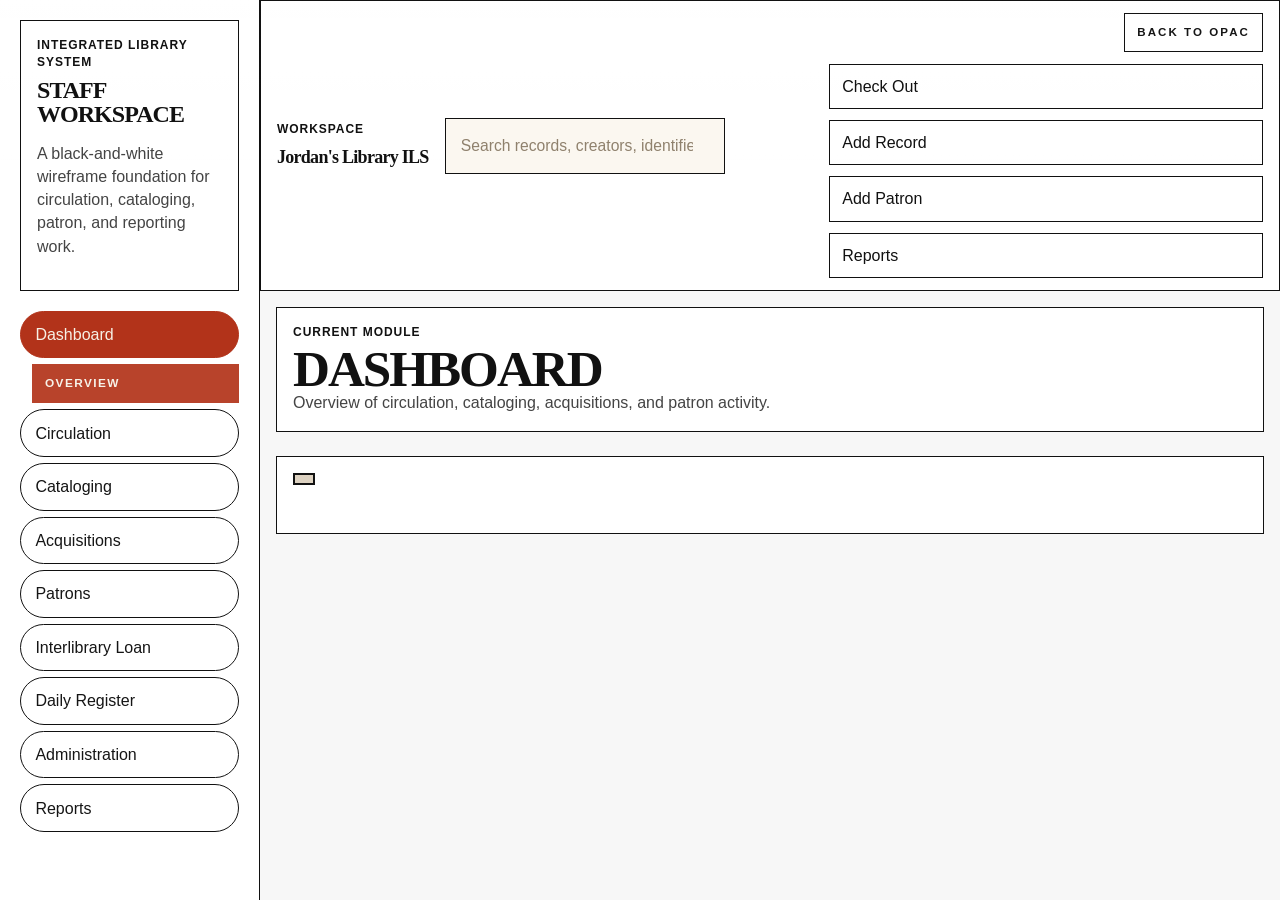
==== ils.html @ 7aa6a27a "Rebuild ILS as wireframe workspace shell" ====
<!doctype html>
<html lang="en">
  <head>
    <meta charset="UTF-8" />
    <meta name="viewport" content="width=device-width, initial-scale=1.0" />
    <title>Jordan's Library ILS</title>
    <link rel="stylesheet" href="styles.css" />
  </head>
  <body class="ils-body">
    <div class="ils-app-shell">
      <aside class="ils-sidebar" aria-label="Primary navigation">
        <div class="ils-sidebar-brand panel-card">
          <p class="ils-brand-kicker">Integrated Library System</p>
          <h1 class="ils-brand-title">Staff Workspace</h1>
          <p class="ils-brand-copy">A black-and-white wireframe foundation for circulation, cataloging, patron, and reporting work.</p>
        </div>

        <nav class="ils-sidebar-nav" aria-label="Primary ILS sections">
          <div class="ils-nav-item"><button class="ils-section-btn is-active" data-ils-section="dashboard" type="button">Dashboard</button><nav id="ilsSubnav-dashboard" class="ils-subnav hidden" aria-label="Dashboard tools"></nav></div>
          <div class="ils-nav-item"><button class="ils-section-btn" data-ils-section="circulation" type="button">Circulation</button><nav id="ilsSubnav-circulation" class="ils-subnav hidden" aria-label="Circulation tools"></nav></div>
          <div class="ils-nav-item"><button class="ils-section-btn" data-ils-section="cataloging" type="button">Cataloging</button><nav id="ilsSubnav-cataloging" class="ils-subnav hidden" aria-label="Cataloging tools"></nav></div>
          <div class="ils-nav-item"><button class="ils-section-btn" data-ils-section="acquisitions" type="button">Acquisitions</button><nav id="ilsSubnav-acquisitions" class="ils-subnav hidden" aria-label="Acquisitions tools"></nav></div>
          <div class="ils-nav-item"><button class="ils-section-btn" data-ils-section="patrons" type="button">Patrons</button><nav id="ilsSubnav-patrons" class="ils-subnav hidden" aria-label="Patron tools"></nav></div>
          <div class="ils-nav-item"><button class="ils-section-btn" data-ils-section="ill" type="button">Interlibrary Loan</button><nav id="ilsSubnav-ill" class="ils-subnav hidden" aria-label="Interlibrary loan tools"></nav></div>
          <div class="ils-nav-item"><button class="ils-section-btn" data-ils-section="register" type="button">Daily Register</button><nav id="ilsSubnav-register" class="ils-subnav hidden" aria-label="Register tools"></nav></div>
          <div class="ils-nav-item"><button class="ils-section-btn" data-ils-section="administration" type="button">Administration</button><nav id="ilsSubnav-administration" class="ils-subnav hidden" aria-label="Administration tools"></nav></div>
          <div class="ils-nav-item"><button class="ils-section-btn" data-ils-section="reports" type="button">Reports</button><nav id="ilsSubnav-reports" class="ils-subnav hidden" aria-label="Report tools"></nav></div>
        </nav>
      </aside>

      <div class="ils-main-shell">
        <header class="ils-toolbar panel-card">
          <div class="ils-toolbar-title-group">
            <p class="ils-toolbar-label">Workspace</p>
            <h2 class="ils-toolbar-title">Jordan's Library ILS</h2>
          </div>

          <div class="ils-toolbar-search ils-toolbar-search-hero">
            <label class="sr-only" for="searchInput">Search records</label>
            <input id="searchInput" type="search" placeholder="Search records, creators, identifiers, or call numbers" autocomplete="off" />
            <div id="searchResultsPopover" class="search-popover hidden" role="listbox" aria-label="Matching records"></div>
          </div>

          <div class="ils-toolbar-actions">
            <a class="ils-opac-link" href="./index.html">Back to OPAC</a>
            <div class="ils-hero-quick-actions" aria-label="Quick staff actions">
              <button class="toolbar-action" type="button" data-ils-section="circulation">Check Out</button>
              <button class="toolbar-action" type="button" data-ils-section="cataloging">Add Record</button>
              <button class="toolbar-action" type="button" data-ils-section="patrons">Add Patron</button>
              <button class="toolbar-action" type="button" data-ils-section="reports">Reports</button>
            </div>
          </div>
        </header>

        <main class="ils-content">
          <section class="ils-module-header panel-card">
            <div>
              <p class="ils-module-kicker">Current module</p>
              <h2 id="ilsSectionTitle" class="ils-section-title">Dashboard</h2>
            </div>
            <p id="ilsSectionDescription" class="ils-section-description">Overview of circulation, cataloging, acquisitions, and patron activity.</p>
          </section>

          <section class="admin-tab-panel ils-dashboard-panel" data-ils-panel="dashboard">
            <div class="dashboard-date-row">
              <div class="dashboard-date" id="dashboardDate"></div>
            </div>
            <div id="dashboardTileGrid" class="dashboard-tile-grid" aria-label="ILS dashboard shortcuts and summaries"></div>
          </section>

        <section class="admin-tab-panel hidden" data-ils-panel="acquisitions">
          <div class="acquisitions-shell">
            <section class="acquisitions-hero card-like">
              <div class="panel-header acquisitions-hero-header">
                <div>
                  <p class="eyebrow acquisitions-eyebrow">Staff workflow</p>
                  <p class="muted acquisitions-subheading">Manage orders, receive incoming materials, review donations, and move collection items into the catalog.</p>
                  <p id="acquisitionsStatusLine" class="muted acquisitions-status-line">Track each acquisition path from intake through activation.</p>
                </div>
                <div class="acquisitions-quick-actions" id="acquisitionsQuickActions">
                  <button class="button" type="button" data-acq-nav-stage="orders">Create Order</button>
                  <button class="button button-secondary" type="button" data-acq-nav-stage="receiving">Receive Items</button>
                  <button class="button button-secondary" type="button" data-acq-nav-stage="donations">New Donation Batch</button>
                  <button class="button button-secondary" type="button" data-acq-nav-stage="pending">View Pending</button>
                  <button class="button button-secondary" type="button" data-acq-nav-stage="donations" data-acq-focus-donation-batch="true">Add Donation Intake</button>
                </div>
              </div>
              <div class="acquisition-summary-grid" id="acquisitionSummaryCards" aria-label="Acquisitions summary"></div>
            </section>

            <nav class="acquisitions-stage-nav" id="acquisitionsStageNav" aria-label="Acquisition stages"></nav>

            <section class="admin-block acquisitions-stage-panel card-like" id="acquisitionsStageContent"></section>
            <p id="acquisitionMessage" class="status-message" aria-live="polite"></p>
          </div>
        </section>

                <section class="admin-tab-panel hidden" data-ils-panel="circulation">
          <div class="panel-header circulation-header-block">
            <div>
              <p class="muted">Use one circulation mode at a time for safer, clearer service-desk workflows.</p>
            </div>
            <div class="admin-tab-nav circulation-subtabs" aria-label="Circulation actions">
              <button class="button button-secondary circulation-tab-btn is-active" type="button" data-circulation-tab="checkout">Check Out</button>
              <button class="button button-secondary circulation-tab-btn" type="button" data-circulation-tab="checkin">Check In</button>
              <button class="button button-secondary circulation-tab-btn" type="button" data-circulation-tab="holds">Holds &amp; Reserves</button>
            </div>
          </div>

          <section class="admin-block circulation-panel-block" data-circulation-panel="checkout">
            <div class="circulation-mode-shell circulation-mode-shell-checkout">
              <div class="circulation-mode-banner circulation-mode-banner-checkout">
                <div>
                  <p class="circulation-mode-eyebrow">Checkout Mode</p>
                  <h3>You are checking OUT items</h3>
                  <p class="muted">Load a patron first, then scan items into a checkout queue before completing the transaction.</p>
                </div>
                <span class="circulation-mode-icon" aria-hidden="true">⬈</span>
              </div>
              <div class="circulation-checkout-layout">
                <div class="circulation-checkout-main">
                  <form id="checkOutForm" class="simple-form circulation-form circulation-checkout-form">
                    <section class="card-like circulation-workflow-card">
                      <div class="panel-header compact">
                        <div>
                          <h4>Load patron</h4>
                          <p class="muted">Scan or enter a library card number to begin a checkout session.</p>
                        </div>
                        <button id="clearCheckoutPatronBtn" class="button button-secondary" type="button">End Checkout Session</button>
                      </div>
                      <div class="circulation-inline-form circulation-inline-form-checkout">
                        <label>
                          <span>Patron card number</span>
                          <input id="checkOutCardNumber" placeholder="Scan patron card number" autocomplete="off" required />
                        </label>
                        <button id="loadCheckoutPatronBtn" class="button button-primary" type="button">Load Patron</button>
                      </div>
                      <p id="checkOutPatronPreview" class="status-message hidden"></p>
                      <div id="checkoutPatronCard" class="checkout-patron-card empty-state">Ready for patron details.</div>
                    </section>

                    <section class="card-like circulation-workflow-card">
                      <div class="panel-header compact">
                        <div>
                          <h4>Scan items for checkout</h4>
                        </div>
                        <span id="checkoutGateBadge" class="circulation-gate-badge is-locked">Patron required</span>
                      </div>
                      <label>
                        <span>Item material number</span>
                        <input id="checkOutMaterialNumber" placeholder="Scan item material number" disabled />
                      </label>
                      <p id="checkoutGateMessage" class="muted">Scan patron card before scanning items.</p>
                      <button id="queueCheckoutItemBtn" class="button button-secondary" type="button">Add Item to Queue</button>
                      <div class="circulation-queue-panel">
                        <div class="panel-header compact"><strong>Queued items</strong><span class="muted">Review before finalizing checkout.</span></div>
                        <ul id="checkOutQueue" class="location-list"></ul>
                      </div>
                      <div id="checkoutPatronItems" class="card-like checkout-context-panel empty-state"></div>
                      <button class="button button-primary" type="submit">Check Out All Scanned Items</button>
                      <div id="circulationMessage" class="status-message circulation-message-panel" aria-live="polite"></div>
                    </section>
                  </form>
                </div>

                <aside class="circulation-checkout-sidebar">
                  <section class="circulation-receipt card-like">
                    <div class="receipt-header">
                      <div>
                        <h4>Checkout receipt</h4>
                        <p class="muted">Summary for the latest completed patron transaction.</p>
                      </div>
                      <button id="printCheckoutReceiptBtn" class="button button-secondary" type="button">Print Receipt</button>
                    </div>
                    <div id="checkoutReceiptEmpty" class="muted">No checkout completed yet.</div>
                    <div id="checkoutReceipt" class="hidden"></div>
                  </section>
                  <section class="card-like recent-transactions-panel">
                    <div class="panel-header compact">
                      <div>
                        <h4>Recent checkouts</h4>
                        <p class="muted">Latest desk activity for confirmation.</p>
                      </div>
                    </div>
                    <div id="recentCheckoutTransactions" class="recent-transactions-list empty-state">No recent circulation activity.</div>
                  </section>
                </aside>
              </div>
            </div>
          </section>

          <section class="admin-block circulation-panel-block hidden" data-circulation-panel="checkin">
            <div class="circulation-mode-shell circulation-mode-shell-checkin">
              <div class="circulation-mode-banner circulation-mode-banner-checkin">
                <div>
                  <p class="circulation-mode-eyebrow">Check-In Mode</p>
                  <h3>You are checking IN returned items</h3>
                  <p class="muted">No patron selection is used here. Scan returned items and confirm the return result immediately.</p>
                </div>
                <span class="circulation-mode-icon" aria-hidden="true">⬋</span>
              </div>
              <div class="circulation-checkin-layout">
                <div class="circulation-checkin-main">
                  <form id="checkInForm" class="simple-form circulation-form card-like circulation-workflow-card">
                    <div class="panel-header compact">
                      <div>
                        <h4>Scan returned item</h4>
                        <p class="muted">Use only the item material number to check in a return.</p>
                      </div>
                    </div>
                    <label>
                      <span>Item material number</span>
                      <input id="checkInMaterialNumber" placeholder="Scan item material number" required />
                    </label>
                    <button class="button button-primary" type="submit">Check In Scanned Item</button>
                    <div id="checkInResult" class="checkin-result-panel empty-state">Scan an item to begin check-in.</div>
                  </form>
                </div>
                <aside class="circulation-checkin-sidebar card-like recent-transactions-panel">
                  <div class="panel-header compact">
                    <div>
                      <h4>Recent check-ins</h4>
                      <p class="muted">Most recent returned items and confirmations.</p>
                    </div>
                  </div>
                  <div id="recentCheckinTransactions" class="recent-transactions-list empty-state">No recent circulation activity.</div>
                </aside>
              </div>
            </div>
          </section>

          <section class="admin-block circulation-panel-block hidden" data-circulation-panel="holds">
            <div class="circulation-mode-shell circulation-mode-shell-holds">
              <div class="circulation-mode-banner circulation-mode-banner-holds">
                <div>
                  <p class="circulation-mode-eyebrow">Holds &amp; Reserves</p>
                  <h3>Manage patron requests</h3>
                  <p class="muted">Place new requests here and monitor active, ready, and closed hold activity.</p>
                </div>
                <span class="circulation-mode-icon" aria-hidden="true">⧗</span>
              </div>
              <div class="circulation-holds-layout">
                <section class="card-like circulation-workflow-card holds-placement-card">
                  <div class="panel-header compact">
                    <div>
                      <h4>Place hold or reserve</h4>
                      <p class="muted">Use holds for the waiting list. Use reserves only when you need a distinct request type for staff to explain to patrons.</p>
                    </div>
                    <span id="holdShelfDurationBadge" class="badge badge-status">7-day shelf</span>
                  </div>
                  <form id="holdForm" class="simple-form circulation-form holds-form-grid">
                    <label><span>Patron card number</span>
                      <input id="holdCardNumber" required placeholder="Scan patron card number" />
                    </label>
                    <label><span>Patron picker fallback</span>
                      <select id="holdPatronSelect"><option value="">Choose a patron</option></select>
                    </label>
                    <label><span>Item material number</span>
                      <input id="holdMaterialNumber" required placeholder="Scan item material number" />
                    </label>
                    <label><span>Request type</span>
                      <select id="holdType">
                        <option value="Hold">Hold</option>
                        <option value="Reserve">Reserve</option>
                      </select>
                    </label>
                    <label><span>Hold shelf days</span>
                      <input id="holdShelfDays" type="number" min="1" max="30" value="7" />
                    </label>
                    <label class="form-grid-span"><span>Staff note</span>
                      <textarea id="holdStaffNote" rows="2" placeholder="Optional note for staff"></textarea>
                    </label>
                    <div id="holdRequestSummary" class="holds-request-summary empty-state form-grid-span">Scan a patron and item to preview the request and queue position.</div>
                    <div class="row-actions form-grid-span">
                      <button class="button button-primary" type="submit">Place Request</button>
                      <button id="runHoldExpirationBtn" class="button button-secondary" type="button">Run Hold Expiration Cleanup</button>
                    </div>
                  </form>
                </section>
                <section class="card-like holds-toolbar-card">
                  <div class="panel-header compact">
                    <div>
                      <h4>Workflow filters</h4>
                      <p class="muted">Quickly focus on the items staff need to act on now.</p>
                    </div>
                  </div>
                  <div id="holdQuickFilters" class="holds-filter-row">
                    <button class="button button-secondary is-active" type="button" data-hold-filter="all-pending">All Pending</button>
                    <button class="button button-secondary" type="button" data-hold-filter="ready-today">Ready Today</button>
                    <button class="button button-secondary" type="button" data-hold-filter="expiring-soon">Expiring Soon</button>
                    <button class="button button-secondary" type="button" data-hold-filter="closed-recent">Closed Recently</button>
                  </div>
                </section>
                <section class="card-like holds-list-card holds-list-card-pending">
                  <div class="panel-header compact"><div><h4>Pending Queue</h4><p class="muted">Requests still waiting in line for an available item.</p></div><span id="holdsPendingCount" class="badge badge-status">0 pending</span></div>
                  <table class="serials-table holds-table"><thead><tr><th>Item</th><th>Patron</th><th>Type</th><th>Queue</th><th>Date placed</th><th>Status</th><th>Actions</th></tr></thead><tbody id="holdsActiveBody"></tbody></table>
                </section>
                <section class="card-like holds-list-card holds-list-card-ready">
                  <div class="panel-header compact"><div><h4>Ready for Pickup / Hold Shelf</h4><p class="muted">Items already trapped and waiting for patrons on the hold shelf.</p></div><span id="holdsReadyCount" class="badge badge-status">0 ready</span></div>
                  <div class="holds-shelf-toolbar">
                    <label><span>Sort shelf</span><select id="holdsReadySort"><option value="expiration">Pickup expiration</option><option value="patron">Patron last name</option><option value="trapped">Date trapped</option></select></label>
                  </div>
                  <table class="serials-table holds-table"><thead><tr><th>Item</th><th>Patron</th><th>Trapped</th><th>Pickup expiration</th><th>Days left</th><th>Status</th><th>Actions</th></tr></thead><tbody id="holdsReadyBody"></tbody></table>
                </section>
                <section class="card-like holds-list-card holds-list-card-closed">
                  <div class="panel-header compact"><div><h4>Closed Issues</h4><p class="muted">Picked up, cancelled, and expired requests with recent history.</p></div><span id="holdsClosedCount" class="badge badge-status">0 closed</span></div>
                  <table class="serials-table holds-table"><thead><tr><th>Item</th><th>Patron</th><th>Type</th><th>Closed status</th><th>Closed date</th><th>Actions / History</th></tr></thead><tbody id="holdsClosedBody"></tbody></table>
                </section>
              </div>
            </div>
          </section>
        </section>

        <section class="admin-tab-panel hidden" data-ils-panel="circulation-rules">
          <h2>Circulation Rules</h2>
          <p class="muted">Set loan periods by material type. Checkout will auto-assign due dates from these rules.</p>
          <table class="serials-table">
            <thead><tr><th>Material Type</th><th>Loan Days</th><th>Actions</th></tr></thead>
            <tbody id="circulationRulesBody"></tbody>
          </table>
        </section>

        <section class="admin-tab-panel hidden" data-ils-panel="receipt-settings">
          <div class="card-like receipt-settings-card">
            <div class="panel-header compact">
              <div>
                <h2>Receipt Settings</h2>
                <p class="muted">Manage thermal receipt branding, contact details, and the message shown at the end of checkout slips.</p>
              </div>
            </div>
            <form id="receiptSettingsForm" class="simple-form receipt-settings-form">
              <label class="checkbox-row"><input id="receiptLogoEnabled" type="checkbox" /> <span>Show logo at top of receipt</span></label>
              <label>
                <span>Logo image URL</span>
                <input id="receiptLogoUrl" type="url" placeholder="https://example.org/logo.png" />
              </label>
              <label>
                <span>Or upload logo</span>
                <input id="receiptLogoUpload" type="file" accept="image/*" />
              </label>
              <label class="form-grid-span">
                <span>Library contact information</span>
                <textarea id="receiptContactInfo" rows="4" placeholder="Library name&#10;Street address&#10;Phone&#10;Email or website"></textarea>
              </label>
              <label class="form-grid-span">
                <span>Receipt end message</span>
                <textarea id="receiptFooterMessage" rows="4" placeholder="Thank you for visiting the library."></textarea>
              </label>
              <div class="row-actions">
                <button class="button button-primary" type="submit">Save Receipt Settings</button>
              </div>
              <p id="receiptSettingsMessage" class="status-message" aria-live="polite"></p>
            </form>
          </div>
        </section>

        <section class="admin-tab-panel hidden" data-ils-panel="ill-outgoing">
          <div class="ill-dashboard-shell">
            <section class="admin-block card-like ill-dashboard-hero">
              <div class="panel-header compact ill-dashboard-header">
                <div>
                  <h3>ILL workflow dashboard</h3>
                  <p class="muted">Launch new requests in modals, then use the workflow tiles to review and update work by queue.</p>
                </div>
                <div class="ill-dashboard-actions">
                  <button id="openIncomingIllModalBtn" class="button" type="button">Add New Incoming ILL Request</button>
                  <button id="openOutgoingIllModalBtn" class="button button-secondary" type="button">Add New Outgoing ILL</button>
                </div>
              </div>
              <div id="illDashboardStatus" class="status-message" aria-live="polite"></div>
            </section>
            <section class="admin-block card-like">
              <div class="panel-header compact">
                <div>
                  <h3>Workflow overview</h3>
                  <p class="muted">Counts update automatically as incoming and outgoing ILL requests move between statuses.</p>
                </div>
              </div>
              <div id="illWorkflowTiles" class="dashboard-tile-grid ill-dashboard-grid" aria-label="ILL workflow status tiles"></div>
            </section>
            <section class="admin-block card-like ill-filter-panel">
              <div class="panel-header compact ill-filter-panel-header">
                <div>
                  <h3 id="illFilteredViewTitle">Select a workflow tile</h3>
                  <p id="illFilteredViewSubtitle" class="muted">Choose a dashboard tile to open a clean, filtered transaction view.</p>
                </div>
                <button id="clearIllFilterBtn" class="button button-secondary hidden" type="button">Clear Filter</button>
              </div>
              <div id="illFilteredSummaryCards" class="summary-card-grid"></div>
              <div id="illFilteredResults" class="ill-filtered-results empty-state">Select a workflow tile to review matching interlibrary loan requests.</div>
            </section>
          </div>
        </section>

        <section class="admin-tab-panel hidden" data-ils-panel="ill-incoming">
          <section class="admin-block card-like ill-secondary-panel">
            <div class="panel-header compact">
              <div>
                <h3>Incoming and outgoing queues use the dashboard workflow</h3>
                <p class="muted">Use the ILL Dashboard tab to add requests, open filtered queues, and edit transactions in clean modal popups.</p>
              </div>
              <button class="button button-secondary" type="button" data-dashboard-target="ill-outgoing">Open ILL Dashboard</button>
            </div>
          </section>
        </section>

        <section class="admin-tab-panel hidden" data-ils-panel="ill-reports">
          <section class="admin-block card-like">
            <div class="panel-header compact">
              <div>
                <h3>Monthly ILL activity</h3>
                <p class="muted">Outgoing and incoming workload totals grouped by month.</p>
              </div>
            </div>
            <div id="illReportsSummary" class="summary-card-grid"></div>
            <div id="illReportsTableWrap"></div>
          </section>
        </section>

        <section class="admin-tab-panel hidden" data-ils-panel="register">
          <div class="register-workspace-grid">
            <section class="admin-block card-like register-primary-card">
              <div class="panel-header compact">
                <div>
                  <h3>Daily Register</h3>
                  <p class="muted">Keep this workspace focused on the selected day's transactions, quick-add tools, and drawer totals.</p>
                </div>
              </div>
              <div class="register-toolbar">
                <label>Selected date
                  <input id="registerReportDate" type="date" />
                </label>
                <div class="register-toolbar-actions">
                  <button id="viewRegisterTransactionsBtn" class="button button-secondary" type="button">View Today's Transactions</button>
                </div>
              </div>
              <div class="register-quick-copy-card">
                <div>
                  <h4>Quick Copy Charges</h4>
                  <p class="muted">Fast-fill the form for the most common copy transactions.</p>
                </div>
                <div class="register-quick-copy-actions">
                  <button class="button button-secondary" type="button" data-register-quick-amount="0.15">$0.15</button>
                  <button class="button button-secondary" type="button" data-register-quick-amount="0.30">$0.30</button>
                  <button class="button button-secondary" type="button" data-register-quick-amount="0.45">$0.45</button>
                </div>
              </div>
              <div id="registerSummaryCards" class="summary-card-grid"></div>
              <div id="registerDailyTableWrap"></div>
            </section>
            <section class="admin-block card-like">
              <div class="panel-header compact">
                <div>
                  <h3 id="registerFormTitle">Add register transaction</h3>
                  <p class="muted">Record one daily transaction at a time.</p>
                </div>
              </div>
              <form id="registerForm" class="simple-form register-form-grid">
                <label>Date<input id="registerDate" type="date" required /></label>
                <label>Amount<input id="registerAmount" type="number" min="0" step="0.01" required /></label>
                <label>Category<select id="registerCategory"></select></label>
                <label>Payment type<select id="registerPaymentType" required></select></label>
                <label>Staff initials<input id="registerStaffInitials" placeholder="Optional" /></label>
                <label id="registerDonationPurposeLabel" class="hidden">Donation purpose<select id="registerDonationPurpose"></select></label>
                <label id="registerDonationOtherLabel" class="hidden">Other donation purpose<input id="registerDonationOther" placeholder="Describe donation purpose" /></label>
                <label class="form-grid-span">Notes<textarea id="registerNotes" rows="3"></textarea></label>
                <div class="register-form-actions form-grid-span">
                  <button id="registerSubmitBtn" class="button" type="submit">Record transaction</button>
                  <button id="cancelRegisterEditBtn" class="button button-secondary hidden" type="button">Cancel edit</button>
                </div>
              </form>
              <p id="registerMessage" class="status-message" aria-live="polite"></p>
            </section>
          </div>
        </section>
        <section class="admin-tab-panel hidden" data-ils-panel="patrons">
          <div class="patrons-shell">
            <section class="admin-block patron-search-card">
              <div class="panel-header compact patron-search-header">
                <div>
                  <h3>Find patron account</h3>
                  <p class="muted">Search by name or card number to open an account.</p>
                </div>
                <div id="patronListSummary" class="status-message"></div>
              </div>
              <div class="patron-search-toolbar">
                <div class="patron-search-field">
                  <input id="patronSearchInput" class="patron-search-input" type="search" placeholder="Search by name or card number..." autocomplete="off" aria-label="Search patrons" />
                  <div id="patronSearchResults" class="patron-search-results hidden" role="listbox" aria-label="Patron search results"></div>
                </div>
                <button id="openPatronCreateModalBtn" class="button" type="button">Add New Patron</button>
              </div>
            </section>

            <section class="admin-block patron-detail-card">
              <div class="panel-header compact">
                <div>
                  <h3>Patron account</h3>
                  <p class="muted">Only the selected patron appears here. Open account work in modals.</p>
                </div>
                <span id="patronDetailBadge" class="badge badge-status">No patron selected</span>
              </div>
              <div id="patronDetailPanel" class="patron-detail-panel empty-state">Search for a patron to view account details.</div>
            </section>
          </div>
        </section>

        <section class="admin-tab-panel hidden" data-ils-panel="patron-notices">
          <div class="patron-notices-shell">
            <section class="card-like patron-notices-summary-card">
              <div class="panel-header compact">
                <div>
                  <h3>Overdue Notices</h3>
                  <p class="muted">Review overdue patrons, generate one notice per account, and track staff follow-up history.</p>
                </div>
              </div>
              <div id="noticeSummaryCards" class="summary-card-grid" aria-label="Overdue notices summary"></div>
            </section>

            <section class="card-like patron-notices-filters-card">
              <div class="panel-header compact">
                <div>
                  <h3>Filters</h3>
                  <p class="muted">Filter overdue accounts by age, patron, material type, or account standing.</p>
                </div>
              </div>
              <div class="patron-notices-filter-grid">
                <label><span>Overdue age</span><select id="noticeAgeFilter"><option value="1">1+ days</option><option value="7">7+ days</option><option value="14">14+ days</option><option value="30">30+ days</option><option value="60">60+ days</option></select></label>
                <label><span>Patron</span><input id="noticePatronFilter" type="search" placeholder="Patron name" /></label>
                <label><span>Card number</span><input id="noticeCardFilter" type="search" placeholder="Card number" /></label>
                <label><span>Material type</span><select id="noticeMaterialTypeFilter"><option value="all">All material types</option></select></label>
                <label><span>Account status</span><select id="noticeAccountStatusFilter"><option value="all">All statuses</option><option value="Active">Active</option><option value="Blocked">Blocked</option><option value="Expired">Expired</option><option value="Delinquent">Delinquent</option><option value="Inactive">Inactive</option></select></label>
                <div class="row-actions patron-notices-filter-actions"><button id="clearNoticeFiltersBtn" class="button button-secondary" type="button">Clear Filters</button></div>
              </div>
            </section>

            <div class="patron-notices-main-grid">
              <section class="card-like patron-notices-results-card">
                <div class="panel-header compact">
                  <div>
                    <h3>Overdue by patron</h3>
                    <p id="noticeResultsSummary" class="muted">No overdue patrons loaded.</p>
                  </div>
                </div>
                <div id="noticePatronResults" class="patron-notice-results empty-state">No overdue patrons match the current filters.</div>
              </section>

              <aside class="card-like patron-notices-preview-card">
                <div class="panel-header compact">
                  <div>
                    <h3>Notice preview</h3>
                    <p class="muted">Generate a notice, then review the print-friendly layout before marking it sent.</p>
                  </div>
                </div>
                <div id="noticePreviewPanel" class="empty-state">Select a patron and generate a notice to preview it here.</div>
              </aside>
            </div>

            <div class="patron-notices-bottom-grid">
              <section class="card-like patron-notices-history-card">
                <div class="panel-header compact">
                  <div>
                    <h3>Notice history</h3>
                    <p class="muted">Generated notices remain stored for follow-up and future communications work.</p>
                  </div>
                </div>
                <div id="noticeHistorySummary" class="muted"></div>
                <div class="table-wrap">
                  <table class="serials-table">
                    <thead><tr><th>Patron</th><th>Type</th><th>Date generated</th><th>Date sent</th><th>Delivery</th><th>Staff</th><th>Status</th><th>Actions</th></tr></thead>
                    <tbody id="noticeHistoryBody"></tbody>
                  </table>
                </div>
              </section>

              <section class="card-like patron-notices-templates-card">
                <div class="panel-header compact">
                  <div>
                    <h3>Template manager</h3>
                    <p class="muted">Seeded staff templates save in the same local settings storage as the rest of the ILS.</p>
                  </div>
                </div>
                <div id="noticeTemplateList" class="patron-notice-template-list"></div>
              </section>
            </div>
          </div>
        </section>

        <section class="admin-tab-panel hidden" data-ils-panel="serials">
          <section class="admin-block">
            <h3>Add magazine issue to catalog</h3>
            <form id="serialIssueForm" class="simple-form serials-form-grid">
              <label>Magazine title* <input id="serialTitle" required placeholder="e.g., National Geographic" /></label>
              <label>Issue label* <input id="serialIssueLabel" required placeholder="Vol. 200, No. 3" /></label>
              <label>Issue date <input id="serialIssueDate" type="date" /></label>
              <label>Publisher <input id="serialPublisher" placeholder="Optional" /></label>
              <label>ISSN / Identifier <input id="serialIdentifier" placeholder="Optional" /></label>
              <label>Barcode / Material Number* <input id="serialMaterialNumber" required placeholder="Scan or type material number" /></label>
              <label>Shelf location <input id="serialLocation" placeholder="Periodicals" /></label>
              <label>Call number <input id="serialCallNumber" placeholder="AP2 .N37" /></label>
              <label>Cover image URL <input id="serialCoverUrl" type="url" placeholder="https://..." /></label>
              <label>Cover upload <input id="serialCoverUpload" type="file" accept="image/*" /></label>
              <button class="button" type="submit">Add Issue Record</button>
            </form>
            <p id="serialIssueMessage" class="status-message" aria-live="polite"></p>
          </section>

          <section class="admin-block">
            <h3>Subscription tracker</h3>
            <form id="serialSubscriptionForm" class="simple-form serials-form-grid">
              <label>Magazine title* <input id="subscriptionTitle" required placeholder="Magazine name" /></label>
              <label>Frequency
                <select id="subscriptionFrequency">
                  <option>Weekly</option>
                  <option>Biweekly</option>
                  <option>Monthly</option>
                  <option>Bimonthly</option>
                  <option>Quarterly</option>
                  <option>Annual</option>
                  <option>Irregular</option>
                </select>
              </label>
              <label>Renewal date <input id="subscriptionRenewalDate" type="date" /></label>
              <label>Vendor / Source <input id="subscriptionVendor" placeholder="Optional" /></label>
              <label>Annual cost <input id="subscriptionCost" type="number" min="0" step="0.01" placeholder="0.00" /></label>
              <label>Status
                <select id="subscriptionStatus">
                  <option>Active</option>
                  <option>Paused</option>
                  <option>Cancelled</option>
                </select>
              </label>
              <button class="button" type="submit">Save Subscription</button>
            </form>
            <p id="serialSubscriptionMessage" class="status-message" aria-live="polite"></p>

            <table id="subscriptionsTable" class="serials-table">
              <thead>
                <tr><th>Title</th><th>Frequency</th><th>Renewal</th><th>Status</th><th>Cost</th><th>Vendor</th><th>Actions</th></tr>
              </thead>
              <tbody id="subscriptionsBody"></tbody>
            </table>
          </section>

          <section class="admin-block">
            <h3>Recently added issues</h3>
            <table id="serialIssuesTable" class="serials-table">
              <thead>
                <tr><th>Magazine</th><th>Issue</th><th>Date Added</th><th>Material #</th><th>Location</th></tr>
              </thead>
              <tbody id="serialIssuesBody"></tbody>
            </table>
          </section>
        </section>

        <section class="admin-tab-panel hidden" data-ils-panel="records">
        <section class="admin-table-wrap cataloging-panel">
          <div class="panel-header cataloging-header">
            <div>
              <p class="muted">Import first, then review and complete one continuous cataloging form.</p>
            </div>
            <div class="cataloging-status-cluster">
              <span class="cataloging-status-label">Active record status</span>
              <strong id="workspaceStatus">Available</strong>
            </div>
          </div>

          <section class="record-import-bar card-like" aria-label="Record import tools">
            <div class="record-import-bar-copy">
              <p class="eyebrow">Cataloging workflow</p>
              <h3>Start with an identifier import</h3>
              <p class="muted">Enter an ISBN, UPC, OCLC number, or LCCN to bring bibliographic data into this editor before saving.</p>
            </div>
            <div class="record-import-bar-controls">
              <label class="record-import-field form-grid-span"><span>ISBN / UPC / OCLC / LCCN</span><input id="identifier" placeholder="Scan or enter identifier" autocomplete="off" /></label>
              <button id="fetchMetadataBtn" class="button button-primary" type="button">Import Record</button>
              <button id="createBlankRecordBtn" class="button button-secondary" type="button">Create Blank Record</button>
            </div>
          </section>

          <section class="record-workspace" aria-label="Record workspace">
            <div class="workspace-toolbar-row workspace-toolbar-row-secondary card-like">
              <div class="workspace-toolbar-copy">
                <strong>Find existing record</strong>
                <span class="muted">Lookup an existing bibliographic record without interrupting the import-first workflow.</span>
              </div>
              <label><span>Lookup by</span>
                <select id="workspaceLookupMode">
                  <option>Material Number</option>
                  <option>Title</option>
                  <option>Creator</option>
                </select>
              </label>
              <label class="workspace-lookup-field"><span>Search existing records</span><input id="workspaceLookupInput" type="search" placeholder="Enter lookup value" /></label>
              <button id="workspaceLookupBtn" class="button button-secondary" type="button">Load Record</button>
            </div>

            <form id="recordForm" class="catalog-form cataloging-workspace-form">
              <input id="recordId" type="hidden" />
              <div class="record-editor-shell card-like">
                <div class="record-editor-header">
                  <div>
                    <p class="eyebrow">Cataloging workspace</p>
                    <h3>Single record editor</h3>
                    <p class="muted">Review imported metadata, complete local cataloging details, and save from one continuous screen.</p>
                  </div>
                  <div id="recordSaveMessage" class="status-message" aria-live="polite"></div>
                </div>

                <div id="duplicateWarning" class="warning"></div>

                <section class="editor-panel cataloging-section">
                  <div class="cataloging-section-header">
                    <h4>1. Core Bibliographic Info</h4>
                    <p class="muted">Primary descriptive access points for the bibliographic record.</p>
                  </div>
                  <div class="form-grid">
                    <label><span>Title <span class="required-indicator">*</span></span><input id="title" required /></label>
                    <label><span>Subtitle</span><input id="subtitle" /></label>
                    <label><span>Main author / creator <span class="required-indicator">*</span></span><input id="creator" required /></label>
                    <label><span>Statement of responsibility</span><input id="statementOfResponsibility" placeholder="by, edited by, narrated by..." /></label>
                    <label class="form-grid-span"><span>Additional contributors</span><input id="contributors" placeholder="Illustrator, editor, translator, narrator..." /></label>
                    <label><span>Format <span class="required-indicator">*</span></span><select id="format" required></select></label>
                    <label><span>Material type</span><select id="materialType"></select></label>
                  </div>
                </section>

                <section class="editor-panel cataloging-section">
                  <div class="cataloging-section-header">
                    <h4>2. Publication Info</h4>
                  </div>
                  <div class="form-grid">
                    <label><span>Edition</span><input id="edition" /></label>
                    <label><span>Publisher / label</span><input id="publisher" /></label>
                    <label><span>Publication place</span><input id="publicationPlace" placeholder="City, State/Country" /></label>
                    <label><span>Publication year</span><input id="year" type="number" min="0" /></label>
                    <label><span>Language code</span><input id="languageCode" placeholder="eng" maxlength="3" /></label>
                  </div>
                </section>

                <section class="editor-panel cataloging-section">
                  <div class="cataloging-section-header">
                    <h4>3. Standard Numbers / Control</h4>
                  </div>
                  <div class="form-grid">
                    <label><span>ISBN</span><input id="isbn" /></label>
                    <label><span>UPC</span><input id="upc" /></label>
                    <label><span>LCCN</span><input id="lccn" /></label>
                    <label><span>OCLC number</span><input id="oclcNumber" /></label>
                    <label><span>Local record ID</span><input id="localRecordId" placeholder="Optional local control number" /></label>
                  </div>
                </section>

                <section class="editor-panel cataloging-section">
                  <div class="cataloging-section-header">
                    <h4>4. Physical Description</h4>
                  </div>
                  <div class="form-grid">
                    <label><span>Page count</span><input id="pageCount" type="number" min="1" step="1" /></label>
                    <label><span>Physical details</span><input id="physicalDetails" placeholder="illustrations ; 24 cm" /></label>
                    <label><span>Binding</span><select id="binding"></select></label>
                    <label><span>Dimensions</span><input id="dimensions" placeholder="24 cm" /></label>
                  </div>
                </section>

                <section class="editor-panel cataloging-section">
                  <div class="cataloging-section-header">
                    <h4>5. Series</h4>
                  </div>
                  <div class="form-grid">
                    <label><span>Series name</span><input id="seriesName" /></label>
                    <label><span>Series number</span><input id="seriesNumber" /></label>
                  </div>
                </section>

                <section class="editor-panel cataloging-section">
                  <div class="cataloging-section-header">
                    <h4>6. Subjects / Access</h4>
                  </div>
                  <div class="form-grid">
                    <label class="form-grid-span"><span>Subjects</span><input id="subjects" placeholder="Comma-separated authorized or local headings" /></label>
                    <label><span>Genres</span><select id="genres" multiple size="6"></select></label>
                    <label><span>Custom genre</span><input id="genre" placeholder="Optional local genre term" /></label>
                    <label><span>Audience</span><input id="audience" placeholder="Juvenile, Adult, Teen..." /></label>
                    <label><span>Curated shelf</span><select id="curatedShelf"></select></label>
                  </div>
                </section>

                <section class="editor-panel cataloging-section">
                  <div class="cataloging-section-header">
                    <h4>7. Notes</h4>
                  </div>
                  <div class="form-grid">
                    <label class="form-grid-span"><span>Summary / 520</span><textarea id="summaryNote" rows="3"></textarea></label>
                    <label class="form-grid-span"><span>Audience note / 521</span><textarea id="targetAudience" rows="2"></textarea></label>
                    <label class="form-grid-span"><span>Bibliography note / 504</span><textarea id="bibliographyNote" rows="2"></textarea></label>
                    <label class="form-grid-span"><span>Local notes</span><textarea id="notes" rows="3"></textarea></label>
                  </div>
                </section>

                <section class="editor-panel cataloging-section">
                  <div class="cataloging-section-header">
                    <h4>8. Classification / Shelving</h4>
                  </div>
                  <div class="form-grid">
                    <label><span>Dewey class</span><input id="deweyNumber" /></label>
                    <label><span>LC class</span><input id="lcClassNumber" /></label>
                    <label><span>Call number</span><input id="callNumber" /></label>
                    <label><span>Shelf location</span><select id="location"></select></label>
                  </div>
                </section>

                <section class="editor-panel cataloging-section">
                  <div class="cataloging-section-header">
                    <h4>9. Item / Holdings</h4>
                    <p class="muted">Record the primary item and any additional copy-specific holdings.</p>
                  </div>
                  <div class="workspace-holdings-toolbar">
                    <label><span>Barcode / material number</span><textarea id="primaryMaterialNumber" rows="2" placeholder="One material number per line"></textarea></label>
                    <label><span>Copy number</span><input id="copyNumber" placeholder="1" /></label>
                    <label><span>Status</span>
                      <select id="recordStatus">
                        <option>Available</option>
                        <option>Checked In</option>
                        <option>On Loan</option>
                        <option>Pending Material</option>
                        <option>On Order</option>
                        <option>Reference Only</option>
                        <option>Missing</option>
                      </select>
                    </label>
                    <label><span>Date added</span><input id="dateAdded" type="date" /></label>
                    <label><span>Cover image URL</span><input id="coverUrl" type="url" placeholder="https://..." /></label>
                    <label><span>Cover upload</span><input id="coverUpload" type="file" accept="image/*" /></label>
                  </div>
                  <div class="workspace-holdings-actions">
                    <button id="addHoldingBtn" class="button button-secondary" type="button">Add Additional Holding</button>
                  </div>
                  <div id="holdingRows" class="holdings-editor"></div>
                  <p id="coverUploadStatus" class="status-message"></p>
                  <label class="form-grid-span"><span>Circulation / checkout history</span><textarea id="circulationHistory" rows="4" readonly></textarea></label>
                </section>

                <section class="editor-panel cataloging-section">
                  <div class="cataloging-section-header">
                    <h4>10. MARC Coding</h4>
                    <p class="muted">Keep staff-friendly fields and MARC coding in the same workspace.</p>
                  </div>
                  <div class="form-grid">
                    <label><span>MARC leader</span><input id="marcLeader" placeholder="00000nam a2200000 i 4500" /></label>
                    <label class="form-grid-span"><span>MARC 008</span><input id="marc008" placeholder="YYMMDDsYYYY..." /></label>
                    <label class="form-grid-span"><span>MARC preview / editable text</span><textarea id="marcText" rows="10" placeholder="Generated MARC preview will appear here and may be edited locally."></textarea></label>
                  </div>
                </section>
              </div>

              <div class="record-sticky-actions card-like">
                <div class="record-sticky-actions-main">
                  <button class="button button-primary" type="submit">Save Record</button>
                  <button id="saveAndNewBtn" class="button button-secondary" type="button">Save &amp; New</button>
                  <button id="copyRecordBtn" class="button button-secondary" type="button">Copy Record</button>
                  <button id="cancelEditBtn" class="button button-secondary" type="button">Cancel</button>
                  <button id="exportActiveMarcBtn" class="button button-secondary" type="button">Export MARC</button>
                </div>
                <p class="muted record-sticky-actions-note">Imported data is editable before saving. Create Blank Record opens the same form with empty defaults.</p>
              </div>
            </form>
          </section>

          <div class="admin-tools">
            <label><input id="selectAllRows" type="checkbox" /> Select all</label>
            <select id="bulkStatusSelect">
              <option value="">Bulk status…</option>
              <option value="Available">Available</option>
              <option value="Checked In">Checked In</option>
              <option value="On Loan">On Loan</option>
              <option value="Pending Material">Pending Material</option>
              <option value="On Order">On Order</option>
              <option value="Reference Only">Reference Only</option>
              <option value="Missing">Missing</option>
            </select>
            <button id="applyBulkBtn" class="button button-secondary" type="button">Apply Status</button>
            <button id="bulkMarcExportBtn" class="button button-secondary" type="button">Export Selected as MARC</button>
          </div>
          <table id="recordsTable">
            <thead>
              <tr><th></th><th>Title</th><th>Creator</th><th>Format</th><th>Year</th><th>Curated Shelf</th><th>Status</th><th>Actions</th></tr>
            </thead>
            <tbody id="recordsBody"></tbody>
          </table>
        </section>
        </section>

        <section class="admin-tab-panel hidden" data-ils-panel="stats">
          <div class="reports-shell">
            <section id="reportsLandingView" class="reports-view">
              <div class="panel-header reports-panel-header">
                <div>
                  <p class="eyebrow">Staff reporting</p>
                  <p class="muted">Browse reports by category, then open a single focused workspace to review filters and results without the clutter of one long page.</p>
                </div>
              </div>
              <div id="reportsCategoryGrid" class="reports-category-grid" aria-label="Report categories"></div>
            </section>

            <section id="reportsCategoryView" class="reports-view hidden">
              <div class="panel-header reports-panel-header">
                <div>
                  <p class="eyebrow">Report category</p>
                  <h2 id="reportsCategoryTitle">Category</h2>
                  <p id="reportsCategoryDescription" class="muted">Choose a report to open.</p>
                </div>
                <button id="reportsBackToLandingBtn" class="button button-secondary" type="button">Back to Reports</button>
              </div>
              <div id="reportsCategoryList" class="reports-list-grid" aria-label="Reports in selected category"></div>
            </section>

            <section id="reportsWorkspaceView" class="reports-view hidden">
              <div class="panel-header reports-panel-header">
                <div>
                  <p id="reportsWorkspaceEyebrow" class="eyebrow">Report workspace</p>
                  <h2 id="reportsWorkspaceTitle">Report</h2>
                  <p id="reportsWorkspaceDescription" class="muted">Review filters and report output.</p>
                </div>
                <div class="reports-workspace-actions">
                  <button id="reportsBackToCategoryBtn" class="button button-secondary" type="button">Back to Category</button>
                  <button id="reportsBackToLandingFromWorkspaceBtn" class="button button-secondary" type="button">All Reports</button>
                </div>
              </div>

              <section id="report-monthly-circulation" class="admin-block report-workspace-panel hidden">
                <div class="panel-header compact">
                  <div>
                    <h3>Monthly Circulation Report</h3>
                    <p class="muted">View total checkouts over time plus a material-type breakdown for the selected reporting period.</p>
                  </div>
                  <button id="monthlyCirculationExportBtn" class="button button-secondary" type="button">Export CSV</button>
                </div>
                <div class="report-filter-grid">
                  <label>Specific month
                    <input id="monthlyCirculationMonth" type="month" />
                  </label>
                  <label>Start date
                    <input id="monthlyCirculationStartDate" type="date" />
                  </label>
                  <label>End date
                    <input id="monthlyCirculationEndDate" type="date" />
                  </label>
                </div>
                <p id="monthlyCirculationSummary" class="status-message" aria-live="polite"></p>
                <div id="monthlyCirculationReport" class="reports-stack"></div>
              </section>

              <section id="report-weeding" class="admin-block report-workspace-panel hidden report-card">
                <div class="panel-header compact">
                  <div>
                    <h3>Weeding Report</h3>
                    <p class="muted">Identify inactive and never-circulated items for review.</p>
                  </div>
                </div>
                <div class="report-filter-grid">
                  <label>Inactivity period
                    <select id="weedingPreset">
                      <option value="6-months">6 months</option>
                      <option value="1-years">1 year</option>
                      <option value="2-years">2 years</option>
                      <option value="3-years">3 years</option>
                      <option value="5-years">5 years</option>
                      <option value="custom">Custom</option>
                    </select>
                  </label>
                  <label>Custom amount
                    <input id="weedingCustomValue" type="number" min="1" value="1" />
                  </label>
                  <label>Custom unit
                    <select id="weedingCustomUnit"><option value="months">Months</option><option value="years">Years</option></select>
                  </label>
                  <label>Shelf location
                    <select id="weedingLocationFilter"><option value="all">All locations</option></select>
                  </label>
                  <label>Material type
                    <select id="weedingMaterialTypeFilter"><option value="all">All material types</option></select>
                  </label>
                  <label>Status
                    <select id="weedingStatusFilter"><option value="all">All statuses</option></select>
                  </label>
                  <label>Audience / collection
                    <select id="weedingAudienceFilter"><option value="all">All audiences</option></select>
                  </label>
                  <label>Sort by
                    <select id="weedingSort"><option value="oldest">Oldest last checkout</option><option value="lowest-count">Lowest circulation count</option><option value="title">Title</option><option value="location">Location</option></select>
                  </label>
                </div>
                <p id="weedingSummary" class="status-message" aria-live="polite"></p>
                <div id="weedingReportWrap"></div>
              </section>

              <section id="report-authors" class="admin-block report-workspace-panel hidden report-card">
                <div class="panel-header compact"><div><h3>Most Borrowed Authors</h3><p class="muted">Aggregate circulation by normalized author key so the grouping can later support authority IDs.</p></div></div>
                <div class="report-filter-grid">
                  <label>Start date<input id="authorStartDate" type="date" /></label>
                  <label>End date<input id="authorEndDate" type="date" /></label>
                  <label>Shelf location<select id="authorLocationFilter"><option value="all">All locations</option></select></label>
                  <label>Material type<select id="authorMaterialTypeFilter"><option value="all">All material types</option></select></label>
                  <label>Audience / collection<select id="authorAudienceFilter"><option value="all">All audiences</option></select></label>
                  <label>Sort by<select id="authorSort"><option value="checkouts">Total checkouts</option><option value="name">Author name</option><option value="titles">Number of titles</option></select></label>
                </div>
                <p id="authorReportSummary" class="status-message" aria-live="polite"></p>
                <div id="authorReportWrap"></div>
              </section>

              <section id="report-sections" class="admin-block report-workspace-panel hidden report-card">
                <div class="panel-header compact"><div><h3>Least Used Sections</h3><p class="muted">Compare circulation against section size to identify underused locations and collections.</p></div></div>
                <div class="report-filter-grid"><label>Sort by<select id="sectionSort"><option value="avg-asc">Lowest average circulation per item</option><option value="total-asc">Lowest total circulation</option><option value="large-underused">Largest section with weakest circulation</option><option value="name">Section name</option></select></label></div>
                <p id="sectionUsageSummary" class="status-message" aria-live="polite"></p>
                <div id="sectionUsageWrap"></div>
              </section>

              <section id="report-missing-biblio" class="admin-block report-workspace-panel hidden">
                <h3>Missing Biblio Report</h3>
                <p class="muted">Choose a bibliographic field to find all materials that are missing that information.</p>
                <div class="admin-tools">
                  <label for="missingFieldSelect">Report option</label>
                  <select id="missingFieldSelect">
                    <option value="location">Location</option><option value="callNumber">Call Number</option><option value="identifier">Identifier / ISBN</option><option value="publisher">Publisher</option><option value="year">Publication Year</option><option value="description">Description</option><option value="subjects">Subjects</option><option value="materialNumbers">Material Number</option>
                  </select>
                  <button id="runMissingReportBtn" class="button button-secondary" type="button">Run Missing Report</button>
                </div>
                <p id="missingReportSummary" class="status-message" aria-live="polite"></p>
                <table class="serials-table"><thead><tr><th>Title</th><th>Creator</th><th>Format</th><th>Missing Field</th><th>Status</th></tr></thead><tbody id="missingReportBody"></tbody></table>
              </section>

              <section id="report-overdue" class="admin-block report-workspace-panel hidden">
                <h3>60+ Days Past Due Report</h3>
                <p id="overdueReportSummary" class="status-message" aria-live="polite"></p>
                <table class="serials-table"><thead><tr><th>Title</th><th>Patron</th><th>Material #</th><th>Due Date</th><th>Days Overdue</th></tr></thead><tbody id="overdueReportBody"></tbody></table>
              </section>

              <section id="report-busiest-hours" class="admin-block report-workspace-panel hidden report-card">
                <div class="panel-header compact"><div><h3>Busiest Hours Report</h3><p class="muted">Use visitor-counter timestamps to spot the busiest service windows.</p></div></div>
                <div class="report-filter-grid">
                  <label>Date range<select id="trafficRangePreset"><option value="current-week">Current week</option><option value="current-month">Current month</option><option value="last-30-days">Last 30 days</option><option value="custom">Custom</option></select></label>
                  <label>Start date<input id="trafficStartDate" type="date" /></label>
                  <label>End date<input id="trafficEndDate" type="date" /></label>
                </div>
                <div id="busiestHoursReport" class="reports-stack"></div>
              </section>

              <section id="report-operational" class="admin-block report-workspace-panel hidden">
                <h3>Operational Reports</h3>
                <p class="muted">Building use, reference, interlibrary loan, and register activity grouped for staff reporting.</p>
                <div id="operationalReports" class="reports-stack"></div>
              </section>

              <section id="report-fines-fees" class="admin-block report-workspace-panel hidden report-card">
                <div class="panel-header compact"><div><h3>Fines and Fees</h3><p class="muted">Outstanding balances, fee detail, category totals, and monthly charge/payment trends.</p></div></div>
                <div class="report-filter-grid">
                  <label>Fee filter<select id="feeReportStatusFilter"><option value="unpaid-only">Unpaid only</option><option value="all">All statuses</option></select></label>
                  <label>Category<select id="feeReportCategoryFilter"><option value="all">All categories</option><option>Fine</option><option>Replacement Cost</option><option>Card Replacement</option><option>Fee</option><option>Other</option></select></label>
                  <label>Patron<select id="feeReportPatronFilter"><option value="all">All patrons</option></select></label>
                  <label>Start date<input id="feeReportStartDate" type="date" /></label>
                  <label>End date<input id="feeReportEndDate" type="date" /></label>
                </div>
                <div id="finesFeesReports" class="reports-stack"></div>
              </section>

              <section id="report-collection-stats" class="admin-block report-workspace-panel hidden">
                <h3>Collection Stats</h3>
                <div id="ilsStatsPage" class="stats-page"></div>
              </section>
            </section>
          </div>
        </section>

        <section class="admin-tab-panel hidden" data-ils-panel="utilities">
          <div class="authority-shell">
            <section class="authority-home card-like" id="authorityHomeView">
              <div class="panel-header authority-home-header">
                <div>
                  <p class="eyebrow">Cataloging standards</p>
                  <h2>Authority Control</h2>
                  <p class="muted">Browse authority categories first, then drill into entries in focused modals instead of a separate lower-page workspace.</p>
                </div>
                <div class="authority-quick-actions">
                  <button id="authorityAddEntryBtn" class="button" type="button">Add Authority Entry</button>
                </div>
              </div>
              <div class="authority-home-tools">
                <label class="authority-search-field">
                  <span class="sr-only">Search authority categories</span>
                  <input id="authoritySearchInput" type="search" placeholder="Search all authority categories and entries" />
                </label>
                <div class="authority-quick-actions">
                  <button id="authorityClearSearchBtn" class="button button-secondary" type="button">Clear Search</button>
                </div>
              </div>
              <div id="authorityCategoryGroups" class="authority-home-sections" aria-label="Authority categories"></div>
            </section>
          </div>
        </section>


        <div id="registerTransactionsModal" class="modal hidden" aria-hidden="true">
          <div class="modal-content register-transactions-modal-content">
            <div class="record-details-header">
              <div>
                <p class="eyebrow">Daily Register</p>
                <h3 id="registerTransactionsModalTitle">Transactions</h3>
                <p id="registerTransactionsModalSubtitle" class="muted">Review the selected day's transactions.</p>
              </div>
              <button id="closeRegisterTransactionsModalBtn" class="button button-secondary" type="button">Close</button>
            </div>
            <div id="registerTransactionsModalBody" class="register-transactions-modal-body"></div>
          </div>
        </div>

        <div id="authorityCategoryModal" class="modal hidden" aria-hidden="true">
          <div class="modal-content authority-category-modal-content">
            <div class="record-details-header">
              <div>
                <p class="eyebrow">Authority category</p>
                <h3 id="authorityCategoryModalTitle">Authority Category</h3>
                <p id="authorityCategoryModalSubtitle" class="muted">Browse entries in this category.</p>
              </div>
              <button id="closeAuthorityCategoryModalBtn" class="button button-secondary" type="button">Close</button>
            </div>
            <div class="authority-workspace-tools">
              <label>
                <span class="sr-only">Search authority entries</span>
                <input id="authorityEntrySearchInput" type="search" placeholder="Search this category" />
              </label>
              <label>
                <span class="sr-only">Filter authority entries</span>
                <select id="authorityStatusFilter">
                  <option value="all">All</option>
                  <option value="active">Active</option>
                  <option value="retired">Retired</option>
                  <option value="in-use">In Use</option>
                  <option value="unused">Unused</option>
                </select>
              </label>
              <label>
                <span class="sr-only">Sort authority entries</span>
                <select id="authoritySortSelect">
                  <option value="alpha">Alphabetical</option>
                  <option value="usage">Most Used</option>
                  <option value="updated">Recently Updated</option>
                </select>
              </label>
              <div class="authority-quick-actions">
                <button id="authorityWorkspaceAddBtn" class="button" type="button">Add New Entry</button>
              </div>
            </div>
            <p id="authorityCategoryStatusLine" class="managed-message muted" aria-live="polite"></p>
            <div class="authority-table-wrap">
              <table class="authority-table">
                <thead>
                  <tr>
                    <th>Preferred Term</th>
                    <th>Alternate Terms</th>
                    <th>In Use</th>
                    <th>Status</th>
                    <th>Updated</th>
                    <th>Actions</th>
                  </tr>
                </thead>
                <tbody id="authorityEntriesBody"></tbody>
              </table>
            </div>
          </div>
        </div>

        <div id="holdQueueModal" class="modal hidden" aria-hidden="true">
          <div class="modal-content hold-queue-modal-content">
            <div class="panel-header compact">
              <div>
                <h3 id="holdQueueModalTitle">Item queue</h3>
                <p id="holdQueueModalSubtitle" class="muted">See every patron waiting for this item and any staff override options.</p>
              </div>
              <button id="closeHoldQueueModalBtn" class="button button-secondary" type="button">Close</button>
            </div>
            <div id="holdQueueModalBody" class="hold-queue-modal-body empty-state">Select an item queue to view details.</div>
          </div>
        </div>

        <div id="authorityEntryModal" class="modal hidden" aria-hidden="true">
          <div class="modal-content authority-modal-content">
            <div class="record-details-header">
              <div>
                <p class="eyebrow">Authority entry</p>
                <h3 id="authorityModalTitle">Add Authority Entry</h3>
                <p id="authorityModalSubtitle" class="muted">Create or revise a standard entry.</p>
              </div>
              <button id="closeAuthorityModalBtn" class="button button-secondary" type="button">Close</button>
            </div>
            <form id="authorityEntryForm" class="authority-entry-form">
              <input id="authorityEntryId" type="hidden" />
              <div class="authority-entry-grid">
                <label>
                  <span>Authority List</span>
                  <select id="authorityCategorySelect"></select>
                </label>
                <label>
                  <span>Preferred Term</span>
                  <input id="authorityPreferredLabel" required placeholder="Science Fiction" />
                </label>
                <label>
                  <span>Public Display Label</span>
                  <input id="authorityDisplayLabel" placeholder="Optional display wording" />
                </label>
                <label>
                  <span>Status</span>
                  <select id="authorityEntryStatus">
                    <option value="active">Active</option>
                    <option value="retired">Retired</option>
                  </select>
                </label>
                <label class="form-grid-span">
                  <span>Alternate Terms</span>
                  <input id="authorityAltLabels" placeholder="Sci-Fi, SF" />
                </label>
                <label class="form-grid-span">
                  <span>Internal Notes</span>
                  <textarea id="authorityEntryNotes" rows="4" placeholder="Cataloging guidance, scope notes, local reminders"></textarea>
                </label>
                <label>
                  <span>Sort Order</span>
                  <input id="authoritySortOrder" type="number" step="1" placeholder="Optional" />
                </label>
                <label>
                  <span>Merge Into Another Entry</span>
                  <select id="authorityMergeTarget"><option value="">Do not merge</option></select>
                </label>
              </div>
              <div id="authorityUsagePreview" class="authority-usage-preview empty-state">Usage preview will appear here for entries already used in records.</div>
              <p id="authorityModalMessage" class="managed-message" aria-live="polite"></p>
              <div class="actions authority-modal-actions">
                <button class="button" type="submit">Save Entry</button>
                <button id="authorityRetireBtn" class="button button-secondary" type="button">Retire Entry</button>
                <button id="authorityDeleteBtn" class="button button-secondary" type="button">Delete Entry</button>
              </div>
            </form>
          </div>
        </div>


        <div id="illRecordModal" class="modal hidden" aria-hidden="true">
          <div class="modal-content patron-editor-modal-content ill-modal-content">
            <div class="panel-header compact">
              <div>
                <h3 id="illModalTitle">New ILL Request</h3>
                <p id="illModalSubtitle" class="muted">Create or update an interlibrary loan transaction.</p>
              </div>
              <button id="closeIllModalBtn" class="button button-secondary" type="button">Close</button>
            </div>
            <form id="illRecordForm" class="simple-form ill-modal-form">
              <input id="illRecordType" type="hidden" />
              <input id="illRecordId" type="hidden" />
              <label class="form-grid-span ill-patron-search-label" id="illPatronLookupLabel">
                <span>Patron lookup</span>
                <div class="patron-search-field ill-patron-search-field">
                  <input id="illPatronLookup" class="patron-search-input" type="search" placeholder="Search patron by name or card number..." autocomplete="off" />
                  <div id="illPatronLookupResults" class="patron-search-results hidden" role="listbox" aria-label="ILL patron search results"></div>
                </div>
                <input id="illIncomingPatronId" type="hidden" />
              </label>
              <label id="illIncomingPatronNameLabel">
                <span>Patron name</span>
                <input id="illIncomingPatronName" required />
              </label>
              <label id="illOutgoingItemRefLabel">
                <span>Item barcode / material number</span>
                <input id="illOutgoingItemRef" placeholder="Scan or enter a material number" />
              </label>
              <label id="illIncomingTitleLabel">
                <span>Title</span>
                <input id="illIncomingTitle" />
              </label>
              <label id="illOutgoingTitleLabel">
                <span>Title</span>
                <input id="illOutgoingTitle" />
              </label>
              <label id="illIncomingAuthorLabel">
                <span>Author</span>
                <input id="illIncomingAuthor" />
              </label>
              <label id="illOutgoingAuthorLabel">
                <span>Author</span>
                <input id="illOutgoingAuthor" />
              </label>
              <label id="illIncomingFormatLabel">
                <span>Format</span>
                <input id="illIncomingFormat" placeholder="Book, DVD, article, etc." />
              </label>
              <label id="illIncomingLibraryLabel">
                <span>Lending library</span>
                <input id="illIncomingLibrary" list="authorityLibrariesList" />
              </label>
              <label id="illOutgoingLibraryLabel">
                <span>Borrowing library</span>
                <input id="illOutgoingLibrary" list="authorityLibrariesList" />
              </label>
              <datalist id="authorityLibrariesList"></datalist>
              <label id="illOutgoingContactLabel">
                <span>Library contact</span>
                <input id="illOutgoingContact" placeholder="Email or phone" />
              </label>
              <label id="illIncomingRequestDateLabel">
                <span>Request date</span>
                <input id="illIncomingRequestDate" type="date" />
              </label>
              <label id="illOutgoingRequestedDateLabel">
                <span>Requested date</span>
                <input id="illOutgoingRequestedDate" type="date" />
              </label>
              <label id="illIncomingReceivedDateLabel">
                <span>Date received</span>
                <input id="illIncomingReceivedDate" type="date" />
              </label>
              <label id="illOutgoingSentDateLabel">
                <span>Date sent</span>
                <input id="illOutgoingSentDate" type="date" />
              </label>
              <label id="illIncomingDueDateLabel">
                <span>Due date</span>
                <input id="illIncomingDueDate" type="date" />
              </label>
              <label id="illOutgoingDueDateLabel">
                <span>Due date</span>
                <input id="illOutgoingDueDate" type="date" />
              </label>
              <label id="illIncomingStatusLabel">
                <span>Status</span>
                <select id="illIncomingStatus"></select>
              </label>
              <label id="illOutgoingStatusLabel">
                <span>Status</span>
                <select id="illOutgoingStatus"></select>
              </label>
              <label id="illIncomingPickupStatusLabel">
                <span>Pickup status</span>
                <input id="illIncomingPickupStatus" placeholder="Awaiting notice, ready, picked up" />
              </label>
              <label class="form-grid-span" id="illIncomingNotesLabel">
                <span>Notes</span>
                <textarea id="illIncomingNotes" rows="3"></textarea>
              </label>
              <label class="form-grid-span" id="illOutgoingNotesLabel">
                <span>Notes</span>
                <textarea id="illOutgoingNotes" rows="3"></textarea>
              </label>
              <div class="actions form-grid-span">
                <button id="illRecordSubmitBtn" class="button" type="submit">Save ILL Request</button>
              </div>
              <p id="illRecordMessage" class="status-message form-grid-span" aria-live="polite"></p>
            </form>
          </div>
        </div>
        <div id="patronAccountModal" class="modal hidden" aria-hidden="true">
          <div class="modal-content patron-account-modal-content">
            <div class="panel-header compact">
              <div>
                <h3 id="patronModalTitle">Patron account</h3>
                <p id="patronModalSubtitle" class="muted">View patron account details.</p>
              </div>
              <button id="closePatronModalBtn" class="button button-secondary" type="button">Close</button>
            </div>
            <div id="patronModalBody" class="patron-modal-body empty-state">Select a patron action to view details.</div>
          </div>
        </div>

        <div id="patronEditorModal" class="modal hidden" aria-hidden="true">
          <div class="modal-content patron-editor-modal-content">
            <div class="panel-header compact">
              <div>
                <h3 id="patronEditorTitle">Add Patron</h3>
                <p id="patronEditorSubtitle" class="muted">Create a new patron account or update an existing one.</p>
              </div>
              <button id="closePatronEditorModalBtn" class="button button-secondary" type="button">Close</button>
            </div>
            <form id="patronForm" class="simple-form patron-form-grid">
              <label>Full name
                <input id="patronName" required />
              </label>
              <label>Middle name
                <input id="patronMiddleName" />
              </label>
              <label>Card number
                <input id="patronCardNumber" required />
              </label>
              <label>Email
                <input id="patronEmail" type="email" placeholder="optional@example.com" />
              </label>
              <label>Address
                <input id="patronAddress" />
              </label>
              <label>Phone number
                <input id="patronPhone" placeholder="(555) 555-5555" />
              </label>
              <label>Birth day
                <input id="patronBirthDay" type="date" />
              </label>
              <label>Account status
                <select id="patronStatus">
                  <option>Active</option>
                  <option>Expired</option>
                  <option>Blocked</option>
                  <option>Inactive</option>
                </select>
              </label>
              <label>Expiration date
                <input id="patronExpirationDate" type="date" />
              </label>
              <label class="form-grid-span">Account notes
                <textarea id="patronNotes" rows="3" placeholder="Optional notes about the account"></textarea>
              </label>
              <label>Account blocks
                <input id="patronBlocks" placeholder="Lost card, fees due, etc." />
              </label>
              <label>Account alerts
                <input id="patronAlerts" placeholder="Staff-only alert message" />
              </label>
              <input id="patronId" type="hidden" />
              <div class="actions form-grid-span patron-editor-actions">
                <button id="patronSubmitBtn" class="button" type="submit">Add Patron</button>
              </div>
            </form>
          </div>
        </div>
      </div>
    </section>
        </main>
      </div>
    </div>

    <script type="module" src="./js/ils.js"></script>
  </body>
</html>
---- styles.css ----
:root {
  --bg: #f9f6ff;
  --card: #ffffff;
  --text: #1d1328;
  --muted: #6c5a79;
  --accent: #8f2bff;
  --accent-2: #ff4fa3;
  --accent-3: #18b7ad;
  --border: #e9def4;
  --danger: #ba2f2f;
  --shadow: 0 14px 40px rgba(36, 18, 58, 0.12);
}
* { box-sizing: border-box; }
body {
  margin: 0;
  background: radial-gradient(circle at 20% -10%, #ffe8f6, transparent 35%), var(--bg);
  color: var(--text);
  font-family: "Inter", "Avenir Next", "Helvetica Neue", system-ui, sans-serif;
  line-height: 1.45;
  overflow-x: hidden;
}
.site-header {
  display: flex;
  justify-content: space-between;
  gap: 1rem;
  align-items: start;
  padding: 1rem 1.25rem .9rem;
  border-bottom: 1px solid var(--border);
  background: linear-gradient(125deg, #fff 5%, #ffe8f6 55%, #f4edff 100%);
}
.eyebrow { margin: 0; letter-spacing: .16em; text-transform: uppercase; font-size: .72rem; color: var(--accent); font-weight: 700; }
h1 { margin: .3rem 0; font-size: clamp(1.7rem, 3vw, 2.7rem); letter-spacing: -.02em; }
.header-actions { display: flex; gap: .5rem; flex-wrap: wrap; }
.layout { max-width: 1320px; margin: .7rem auto 2rem; padding: 0 1rem; display: grid; gap: .85rem; }
.card {
  background: var(--card);
  border: 1px solid var(--border);
  border-radius: 20px;
  padding: 1rem;
  box-shadow: var(--shadow);
}
.section-header, .admin-header { display: flex; justify-content: space-between; gap: 1rem; align-items: start; flex-wrap: wrap; }
.stats { display: flex; gap: .6rem; flex-wrap: wrap; font-size: .88rem; color: var(--muted); }
.stats span { background: #f8f1ff; border: 1px solid var(--border); border-radius: 999px; padding: .2rem .55rem; }

.search-shell { display: grid; grid-template-columns: minmax(0, 1.35fr) minmax(250px, .65fr); gap: .8rem; align-items: start; }
.search-column { display: grid; gap: .8rem; align-content: start; }
.search-main {
  background: linear-gradient(180deg, #fff, #fefaff);
  border: 1px solid var(--border);
  border-radius: 16px;
  padding: .85rem;
}
.search-main input[type="search"] { width: 100%; }
.toolbar { display: flex; justify-content: space-between; align-items: end; gap: .6rem; margin-top: .5rem; }
.advanced-grid { margin-top: .65rem; display: grid; grid-template-columns: repeat(auto-fill,minmax(190px,1fr)); gap: .55rem; }
.facets {
  border: 1px solid var(--border);
  border-radius: 16px;
  padding: .8rem;
  background: linear-gradient(180deg, #fff, #f8f2ff);
}
.facets h3 { margin: .1rem 0 .4rem; font-size: 1rem; letter-spacing: .03em; }

.search-results-shell {
  width: 100%;
  margin-top: 0;
}

input, select, textarea {
  width: 100%;
  border: 1px solid #ddcbed;
  border-radius: 12px;
  padding: .62rem .74rem;
  margin-top: .25rem;
  background: #fff;
}
.button {
  border: 0;
  border-radius: 999px;
  background: linear-gradient(90deg, var(--accent), var(--accent-2));
  color: #fff;
  padding: .62rem 1rem;
  cursor: pointer;
  font-weight: 700;
  transition: transform .2s ease, box-shadow .2s ease;
}
.button:hover { transform: translateY(-1px); box-shadow: 0 10px 18px rgba(143, 43, 255, .22); }
.button:focus-visible, input:focus-visible, select:focus-visible, textarea:focus-visible { outline: 2px solid #6b2cff; outline-offset: 1px; }
.button-secondary { background: #efe7fa; color: #342348; }
.button:disabled { opacity: .5; cursor: not-allowed; transform: none; box-shadow: none; }

.results-list { display: grid; gap: .95rem; margin-top: 0; }
.record-card {
  border: 1px solid var(--border);
  border-radius: 16px;
  padding: .85rem;
  display: grid;
  grid-template-columns: 128px 1fr;
  gap: .95rem;
  background: #fff;
  transition: transform .2s ease, box-shadow .2s ease;
}
.record-card:hover { transform: translateY(-2px); box-shadow: 0 14px 24px rgba(53, 26, 89, 0.12); }
.cover { width: 128px; height: 186px; object-fit: cover; object-position: center; border-radius: 10px; background: #f0e9f9; border: 1px solid #e8dcf5; flex: 0 0 128px; overflow: hidden; }
.record-topline { display: flex; gap: .45rem; flex-wrap: wrap; }
.badge { font-size: .72rem; padding: .22rem .5rem; border-radius: 999px; font-weight: 700; letter-spacing: .02em; }
.badge-format { color: #fff; }
.badge-format[data-format="book"], .badge-format:not([data-format]) { background: #7f5eff; }
.badge-format[data-format="vinyl"] { background: #ff5f96; }
.badge-format[data-format="board-game"] { background: #0aa79d; }
.badge-format[data-format="other"] { background: #5d6272; }
.badge-status { background: #f1ecf8; color: #4a3960; }
.badge-status[data-status="on-order"] { background: #ffe6c8; color: #7a3e00; }
.record-card.status-on-order, .wall-item.status-on-order, .availability-card.status-on-order { background: #fff4e6; border-color: #f6cf9e; }
.record-card.status-on-loan, .wall-item.status-on-loan, .availability-card.status-on-loan { background: #ffe9e9; border-color: #f4b2b2; }
.badge-status[data-status="on-loan"] { background: #ffdada; color: #7a1010; }
.record-title { margin: .22rem 0; font-size: 1.18rem; line-height: 1.2; }
.record-meta, .record-location, .record-subjects, .muted { margin: .22rem 0; color: var(--muted); }
.subject-link {
  border: 1px solid #e2d4f0;
  background: #fff;
  border-radius: 999px;
  padding: .12rem .55rem;
  font-size: .74rem;
  cursor: pointer;
}
.pagination-row { margin-top: .75rem; }
.empty-state { border: 1px dashed #dbc6ee; border-radius: 12px; padding: .95rem; color: var(--muted); background: #fdf9ff; }

.arrivals { margin-bottom: .9rem; border: 1px solid var(--border); border-radius: 16px; padding: .85rem; background: linear-gradient(180deg, #fff, #fbf6ff); }
.arrivals-header { display: flex; justify-content: space-between; align-items: center; }
.arrivals-controls { display: flex; gap: .4rem; }
.cover-scroller { display: grid; grid-template-columns: repeat(5, minmax(0, 1fr)); gap: .65rem; margin-top: .6rem; }
.arrival-item { border: 1px solid #e2d4f0; border-radius: 11px; padding: .35rem; background: #fff; text-align: left; cursor: pointer; transition: transform .2s ease, box-shadow .2s ease; }
.arrival-item:hover { transform: translateY(-2px); box-shadow: 0 10px 20px rgba(47, 20, 79, 0.14); }
.arrival-cover { width: 100%; aspect-ratio: 3/4; object-fit: cover; object-position: center; border-radius: 8px; background: #f3ecfb; }
.arrival-title { display: block; margin-top: .3rem; font-size: .8rem; }

.catalog-form fieldset { border: 1px solid var(--border); border-radius: 12px; padding: .7rem; margin: 0 0 .8rem; }

.catalog-form-layout {
  display: grid;
  grid-template-columns: minmax(0, 1.25fr) minmax(0, 1fr);
  gap: .8rem;
  align-items: start;
}

.form-grid { display: grid; grid-template-columns: repeat(auto-fill,minmax(210px,1fr)); gap: .65rem; }
.actions { display: flex; gap: .5rem; }
.warning { color: #975f00; min-height: 1.2em; }
.status-message { min-height: 1.1em; color: #2f5f18; }
.admin-buttons { display: flex; gap: .5rem; flex-wrap: wrap; }
.file-label { display: inline-flex; align-items: center; }
.admin-tools { display: flex; gap: .5rem; margin: .8rem 0; flex-wrap: wrap; }
table { width: 100%; border-collapse: collapse; }
th, td { border-bottom: 1px solid var(--border); padding: .5rem; text-align: left; vertical-align: top; }
.row-actions { display: flex; gap: .35rem; flex-wrap: wrap; }

.modal { position: fixed; inset: 0; background: rgba(17, 8, 27, .52); display: grid; place-items: center; padding: 1rem; z-index: 12; }
.modal-content { width: min(1180px,100%); max-height: 92vh; overflow: auto; border: none; border-radius: 18px; background: #fff; padding: 1rem; }
.record-details-header { display: flex; justify-content: space-between; gap: .5rem; align-items: center; }
.record-detail-actions { display: flex; gap: .4rem; }
.opac-record-layout { display: grid; gap: 1rem; }
.record-columns {
  display: grid;
  grid-template-columns: minmax(180px, 230px) minmax(0, 1fr) minmax(180px, 230px);
  gap: 1rem;
  align-items: start;
}
.record-image-column,
.record-main-column,
.record-availability-column { min-width: 0; }
.details-cover {
  width: 100%;
  height: auto;
  max-height: 360px;
  object-fit: contain;
  border-radius: 12px;
  background: #f0e9f9;
}
.availability-card {
  border: 1px solid var(--border);
  border-radius: 12px;
  padding: .75rem;
  background: linear-gradient(180deg, #fff, #fbf6ff);
}
.availability-card h5 { margin: 0 0 .4rem; }
.availability-card p { margin: .2rem 0; color: #4b395e; font-size: .94rem; }
.metadata-grid {
  display: grid;
  grid-template-columns: 160px 1fr;
  gap: .4rem .75rem;
  margin: .65rem 0 0;
}
.metadata-grid dt { font-weight: 700; color: #3c2557; }
.metadata-grid dd { margin: 0; }
.detail-section {
  border-top: 1px solid var(--border);
  padding-top: .75rem;
}
.detail-section h5 { margin: 0 0 .4rem; }
.subject-pills { display: flex; flex-wrap: wrap; gap: .4rem; }
.subject-pill {
  border: 1px solid #dfd0f0;
  border-radius: 999px;
  background: #fbf7ff;
  padding: .2rem .65rem;
  font-size: .82rem;
  color: #4f3e62;
}
.nearby-section { padding-bottom: .2rem; }
.nearby-spines {
  display: flex;
  gap: .55rem;
  max-width: 50%;
  overflow-x: auto;
  padding-bottom: .2rem;
}
.book-spine {
  border: 1px solid #d8c7ea;
  border-radius: 8px;
  padding: .45rem .35rem;
  background: linear-gradient(180deg, #fcf8ff, #f2e9ff);
  min-height: 164px;
  width: var(--spine-width, 56px);
  flex: 0 0 var(--spine-width, 56px);
  display: flex;
  flex-direction: column;
  justify-content: space-between;
  align-items: center;
  cursor: pointer;
  transition: transform .18s ease, box-shadow .18s ease, border-color .18s ease;
}
.book-spine.selected {
  border-color: #ff4fa3;
  background: linear-gradient(180deg, #ffe7f5, #ffd2ea);
  box-shadow: 0 10px 18px rgba(255, 79, 163, .24);
}
.book-spine:hover { border-color: #8f2bff; transform: translateY(-1px) translateX(-4px); box-shadow: 0 10px 16px rgba(53, 26, 89, 0.12); z-index: 2; }
.spine-title { font-size: .78rem; color: #644f79; writing-mode: vertical-rl; text-orientation: mixed; transform: rotate(180deg); line-height: 1.2; display: flex; gap: .45rem; white-space: nowrap; }
.spine-title > span { display: block; overflow: hidden; text-overflow: ellipsis; max-height: 100%; }
.spine-call { font-weight: 700; font-size: .72rem; color: #41275f; writing-mode: horizontal-tb; transform: none; text-align: center; }
.error { color: var(--danger); }
.hidden, .sr-only { display: none !important; }

@media (max-width: 1024px) {
  .cover-scroller { grid-template-columns: repeat(3, minmax(0, 1fr)); }
  .donations-workspace-grid { grid-template-columns:1fr; }
}

@media (max-width: 900px) {
  .search-shell { grid-template-columns: 1fr; }
  .search-results-shell, .empty-state { width: 100%; }
  .toolbar { flex-direction: column; align-items: stretch; }
  .record-columns { grid-template-columns: minmax(150px, 210px) minmax(0, 1fr) minmax(150px, 210px); }
  .details-cover { max-width: 240px; max-height: 330px; }
  .metadata-grid { grid-template-columns: 1fr; }
  .nearby-spines { max-width: 100%; }
  .cover-scroller { grid-template-columns: repeat(2, minmax(0, 1fr)); }
}

@media (max-width: 760px) {
  .record-columns { grid-template-columns: 1fr; }
  .nearby-spines { max-width: 100%; }
  .catalog-form-layout { grid-template-columns: 1fr; }
}

@media (max-width: 620px) {
  .nearby-spines { max-width: 100%; }
}

@media print {
  body { background: #fff; }
  .site-header, .search-shell, .arrivals, #adminSection, .record-detail-actions { display: none !important; }
  .modal { position: static; background: none; }
  .modal-content { box-shadow: none; border: 1px solid #999; }
  body.notice-print-window .row-actions,
  body.notice-print-window textarea,
  body.notice-print-window label span { display:none !important; }
}

.catalog-tab-bar {
  width: 100%;
  border-top: 1px solid var(--border);
  border-bottom: 1px solid var(--border);
  background: #fff;
  padding: .6rem 1rem;
}

.public-nav {
  display:flex;
  gap:.45rem;
  flex-wrap:wrap;
  max-width: 1320px;
  margin: 0 auto;
}
.view-panel { width: 100%; }
.results-summary, .results-list, .pagination-row { width: 100%; }
.empty-state { width: min(100%, calc((100% - .8rem) * 1.35 / 2)); margin-top: .5rem; }
.search-shell { margin: 0; }
.facets { padding-left: 1rem; }
.arrivals { margin-left: 0; margin-right: 0; }
.arrival-cover { object-fit: cover; background:#f6efff; }
.suggestions { border:1px solid var(--border); border-radius:10px; margin-top:.2rem; background:#fff; display:grid; gap:.2rem; padding:.3rem; }
.suggestion-item { border:0; background:#f9f4ff; text-align:left; padding:.45rem .55rem; border-radius:8px; cursor:pointer; }
.did-you-mean { margin:.35rem 0 0; }
.inline-details { margin:.45rem 0; border-top:1px dashed var(--border); padding-top:.4rem; }
mark { background:#ffe8f6; color:inherit; padding:0 .15em; border-radius:3px; }
.cover-wall { display:grid; grid-template-columns:repeat(auto-fill,minmax(120px,1fr)); gap:.7rem; }
.wall-item { border:1px solid var(--border); background:#fff; border-radius:10px; padding:.35rem; text-align:left; cursor:pointer; }
.wall-item img { width:100%; aspect-ratio: 2 / 3; object-fit: cover; object-position: center; background:#f3ecfb; border-radius:8px; display:block; }
.wall-item span { display:block; font-size:.78rem; margin-top:.3rem; }
.wall-item.stacked { transform: translateX(6px) rotate(-1deg); }
.stats-page p { margin:.45rem 0; }
.location-list { list-style:none; padding:0; margin:0; display:grid; gap:.35rem; }
.location-list li { display:flex; justify-content:space-between; align-items:center; border:1px solid var(--border); border-radius:10px; padding:.35rem .55rem; }
.checkout-queue-item { display:flex; justify-content:space-between; gap:.75rem; align-items:flex-start; padding:.85rem 0; border-bottom:1px solid var(--border); }
.checkout-queue-item:last-child { border-bottom:0; padding-bottom:0; }
.checkout-queue-main { display:flex; align-items:flex-start; gap:.65rem; min-width:0; flex:1 1 auto; }
.checkout-queue-copy { display:grid; gap:.25rem; min-width:0; }
.checkout-inline-due-date { display:grid; gap:.2rem; min-width:150px; }
.checkout-inline-due-date span { font-size:.72rem; color:var(--muted); }
.checkout-inline-due-date input { min-width:0; padding:.45rem .55rem; font-size:.86rem; }
.checkout-queue-actions { flex:0 0 auto; }
.checkout-thumb { width: 42px; height: 58px; object-fit: contain; border-radius: 6px; background:#f3ecfb; border:1px solid var(--border); flex:0 0 auto; }



.admin-tab-nav { display:flex; gap:.45rem; flex-wrap:wrap; margin:.75rem 0 .25rem; }
.admin-tab-btn.is-active { background:#e4d7f8; }
.ils-shell-grid { display:grid; grid-template-columns: 320px minmax(0, 1fr); gap: 1.1rem; align-items:start; }
.ils-navigation {
  position: sticky;
  top: 1rem;
  width: 320px;
  max-width: 320px;
  max-height: calc(100vh - 2rem);
  overflow-y: auto;
  padding: .8rem;
  border: 1px solid var(--border);
  border-radius: 18px;
  background: linear-gradient(180deg, #fff, #f8f2ff);
}
.ils-nav-block + .ils-nav-block { margin-top: .75rem; padding-top: .75rem; border-top: 1px solid var(--border); }
.ils-top-nav { display:grid; gap: .3rem; }
.ils-nav-item { display:grid; gap: .22rem; }
.ils-subnav { display:grid; gap: .18rem; padding-left: .85rem; }
.ils-top-nav .button, .ils-subnav .button { justify-content: flex-start; text-align:left; }
.ils-section-btn {
  width: 100%;
  padding: .58rem .85rem;
  font-size: .95rem;
  font-weight: 700;
}
.ils-section-btn.is-active {
  background: #e4d7f8;
  border-color: #b99fee;
}
.ils-subnav-btn {
  width: 100%;
  padding: .38rem .72rem;
  font-size: .82rem;
  font-weight: 600;
  border-radius: 999px;
  opacity: .92;
}
.ils-subnav-btn.is-active {
  background: #f0e7ff;
  border-color: #ccb8f5;
}
.ils-section-title { margin: 0 0 .2rem; }
.ils-section-description { margin: 0; }
.ils-main-column { min-width: 0; display:grid; gap: 1rem; }
.ils-main-header {
  display:flex;
  justify-content: space-between;
  align-items: flex-start;
  gap: 1rem;
  flex-wrap: wrap;
}
.utilities-grid { display:grid; grid-template-columns: repeat(auto-fit, minmax(280px, 1fr)); gap: 1rem; }
.managed-panel { display:grid; gap: .75rem; align-content:start; }
.managed-list { gap: .55rem; }
.managed-item { display:grid; gap: .6rem; border:1px solid var(--border); border-radius:14px; padding:.75rem; background:#fcf9ff; }
.managed-item-main, .managed-item-actions, .managed-inline-edit { display:flex; gap:.55rem; justify-content:space-between; align-items:center; flex-wrap:wrap; }
.managed-empty { border:1px dashed var(--border); border-radius:12px; padding:.85rem; color:var(--muted); background:#fcf9ff; }
.managed-message { min-height: 1.25rem; margin: 0; }
.patrons-shell { display:grid; gap: 1rem; }
.patron-search-card, .patron-detail-card { display:grid; gap:.9rem; }
.patron-search-header { align-items:flex-start; }
.patron-search-toolbar { display:flex; gap:.85rem; align-items:flex-start; flex-wrap:wrap; }
.patron-search-field { position:relative; flex:1 1 420px; min-width:min(100%, 320px); }
.patron-search-input { width:100%; font-size:1.1rem; padding:1rem 1.1rem; border-radius:18px; border:1px solid var(--border); background:#fff; box-shadow:0 10px 24px rgba(61, 31, 102, .06); }
.patron-search-results { position:absolute; top:calc(100% + .45rem); left:0; right:0; z-index:8; border:1px solid var(--border); border-radius:18px; background:#fff; box-shadow:0 20px 40px rgba(36,18,58,.12); padding:.35rem; display:grid; gap:.2rem; max-height:320px; overflow:auto; }
.patron-search-result { width:100%; border:0; background:transparent; border-radius:14px; padding:.8rem .9rem; text-align:left; display:grid; gap:.15rem; cursor:pointer; }
.patron-search-result:hover, .patron-search-result:focus-visible, .patron-search-result.is-active { background:#f6efff; outline:none; }
.patron-search-result strong { font-size:1rem; }
.patron-search-result span { color:var(--muted); font-size:.92rem; }
.patron-detail-panel { display:grid; gap: .9rem; }
.patron-account-top, .patron-account-actions, .patron-account-contact-row { display:flex; gap:.75rem; justify-content:space-between; flex-wrap:wrap; }
.patron-account-status { display:inline-flex; align-items:center; gap:.4rem; font-size:.95rem; }
.patron-account-title { margin:0; font-size:clamp(1.65rem, 3vw, 2.35rem); }
.patron-account-card { display:grid; gap:.2rem; }
.patron-account-card-number { font-weight:700; font-size:1rem; }
.patron-summary-chip, .detail-card { border:1px solid var(--border); border-radius:14px; padding:.75rem; background:#fcf9ff; min-width:120px; display:grid; gap:.2rem; }
.patron-account-actions { border-top:1px solid var(--border); padding-top:.85rem; }
.patron-account-actions .button { min-width:120px; }
.patron-detail-grid { display:grid; grid-template-columns: repeat(auto-fit, minmax(180px, 1fr)); gap:.65rem; }
.patron-detail-address { padding:.85rem 1rem; border:1px solid var(--border); border-radius:16px; background:#fcf9ff; }
.patron-modal-body { display:grid; gap:1rem; }
.patron-modal-section { display:grid; gap:.75rem; }
.patron-modal-list { list-style:none; padding:0; margin:0; display:grid; gap:.65rem; }
.patron-modal-list li { border:1px solid var(--border); border-radius:14px; padding:.8rem .9rem; background:#fff; display:grid; gap:.15rem; }
.patron-modal-list-header { display:flex; justify-content:space-between; gap:.75rem; align-items:flex-start; flex-wrap:wrap; }
.patron-fee-entry { display:grid; gap:.55rem; }
.patron-fee-actions, .patron-editor-actions { display:flex; gap:.5rem; flex-wrap:wrap; justify-content:flex-end; }
.patron-editor-modal-content { width:min(920px, 100%); }
.patron-account-modal-content { width:min(980px, 100%); }
.register-transactions-modal-content { width:min(1120px, 100%); }
.register-transactions-modal-body { display:grid; gap:.75rem; }
.detail-label { color:var(--muted); font-size:.82rem; text-transform:uppercase; letter-spacing:.05em; }
.patron-activity-list { list-style:none; padding:0; margin:0; display:grid; gap:.55rem; }
.patron-activity-list li { border:1px solid var(--border); border-radius:12px; padding:.65rem .75rem; background:#fff; display:grid; gap:.15rem; }
.text-button { background:none; border:0; padding:0; color:#5d2fd6; font:inherit; font-weight:700; cursor:pointer; }
.is-selected-row { background:#faf4ff; }
.patron-form-grid { display:grid; grid-template-columns: repeat(auto-fit, minmax(180px, 1fr)); gap:.7rem; }
.patron-notices-shell,
.patron-notices-results-card,
.patron-notices-preview-card,
.patron-notices-history-card,
.patron-notices-templates-card { display:grid; gap:1rem; }
.patron-notices-filter-grid { display:grid; grid-template-columns:repeat(auto-fit,minmax(180px,1fr)); gap:.75rem; align-items:end; }
.patron-notices-main-grid,
.patron-notices-bottom-grid { display:grid; grid-template-columns:minmax(0,1.45fr) minmax(320px,.95fr); gap:1rem; align-items:start; }
.patron-notice-results { display:grid; gap:.85rem; }
.patron-notice-group { border:1px solid var(--border); border-radius:16px; padding:1rem; background:#fff; display:grid; gap:.75rem; }
.patron-notice-group.is-attention { background:#fff5f5; border-color:#f1c1c1; }
.patron-notice-group-header, .patron-notice-group-meta { display:flex; justify-content:space-between; gap:.75rem; flex-wrap:wrap; align-items:flex-start; }
.patron-notice-template-list { display:grid; gap:.85rem; }
.patron-notice-template-card { border:1px solid var(--border); border-radius:16px; padding:.9rem; background:#fcf9ff; display:grid; gap:.65rem; }
.notice-print-sheet { display:grid; gap:1rem; }
.notice-print-header, .notice-print-address { display:flex; justify-content:space-between; gap:1rem; flex-wrap:wrap; }
.notice-print-meta { display:grid; justify-items:end; gap:.15rem; }
.notice-history-row-pending { background:#fff8eb; }
.summary-card-grid { display:grid; grid-template-columns:repeat(auto-fit,minmax(150px,1fr)); gap:.75rem; }
.summary-card { border:1px solid var(--border); border-radius:14px; padding:.85rem; background:#fcf9ff; display:grid; gap:.2rem; }
.summary-card-label { color:var(--muted); font-size:.85rem; }
.table-wrap { overflow:auto; }
.form-grid-span { grid-column: 1 / -1; }
.card-like { border:1px solid var(--border); border-radius:16px; background:linear-gradient(180deg, #fff, #fbf7ff); padding:.85rem; }

@media (max-width: 980px) {
  .ils-shell-grid { grid-template-columns: 1fr; }
  .ils-navigation {
    position: static;
    width: 100%;
    max-width: none;
    max-height: none;
    overflow: visible;
  }
  .ils-main-header {
    flex-direction: column;
  }
}
@media (max-width: 720px) {
  .patron-search-toolbar, .patron-account-top, .patron-account-actions, .patron-account-contact-row { display:grid; }
  .patron-account-actions .button { width:100%; }
  .patron-notices-main-grid, .patron-notices-bottom-grid { grid-template-columns:1fr; }
}
.admin-tab-panel { margin-top:.2rem; }

.admin-block { margin-top: 1rem; padding-top: .5rem; border-top: 1px solid var(--border); }
.admin-block h3 { margin: .2rem 0 .7rem; }

.dashboard-tile-grid {
  display: grid;
  grid-template-columns: repeat(auto-fit, minmax(210px, 1fr));
  gap: .9rem;
  margin-top: .8rem;
}

.dashboard-tile {
  min-height: 100px;
  border: 2px solid #9fc6cf;
  border-radius: 12px;
  background: #f1f5f7;
  color: #111;
  font-size: 1.25rem;
  font-weight: 700;
  text-align: left;
  padding: 1rem 1.1rem;
  cursor: pointer;
  transition: background .15s ease, transform .15s ease;
}

.dashboard-tile:hover,
.dashboard-tile:focus-visible {
  background: #e3edf1;
  transform: translateY(-1px);
}

.circulation-actions {
  display: grid;
  grid-template-columns: repeat(auto-fit, minmax(260px, 1fr));
  gap: .9rem;
  margin-top: .8rem;
}

.circulation-box {
  min-height: 180px;
  border: 2px solid var(--border);
  border-radius: 16px;
  background: linear-gradient(180deg, #fff, #f8f2ff);
  display: grid;
  place-items: center;
  font-size: clamp(1.8rem, 3vw, 2.6rem);
  font-weight: 800;
  letter-spacing: .02em;
}

.circulation-check-in {
  color: #1f7a39;
}

.circulation-check-out {
  color: #b12020;
}
.top-space { margin-top: .65rem; }
#adminSection .catalog-form { margin-top: .3rem; }
#adminSection .admin-tools { display: grid; grid-template-columns: repeat(auto-fit, minmax(180px, 1fr)); gap: .55rem; align-items: end; }
#adminSection .admin-tools .button { white-space: nowrap; }
.details-cover { object-fit: contain; object-position: center; }

.ils-layout {
  max-width: 1680px;
  grid-template-columns: 1fr;
}

.ils-layout .catalog-form-layout {
  grid-template-columns: repeat(2, minmax(0, 1fr));
}

.ils-layout .form-grid {
  grid-template-columns: repeat(auto-fill, minmax(180px, 1fr));
}

.simple-form {
  display: grid;
  gap: 0.75rem;
}

.simple-form label {
  display: grid;
  gap: 0.25rem;
}

.ils-toolbar-search {
  margin-left: auto;
  min-width: min(420px, 100%);
  width: min(460px, 100%);
  position: relative;
}

.ils-toolbar-search input {
  margin-top: 0;
}

.search-popover {
  position: absolute;
  top: calc(100% + .35rem);
  right: 0;
  left: 0;
  background: #fff;
  border: 1px solid var(--border);
  border-radius: 12px;
  box-shadow: var(--shadow);
  padding: .35rem;
  display: grid;
  gap: .25rem;
  max-height: 320px;
  overflow-y: auto;
  z-index: 8;
}

.search-result-item {
  border: 0;
  background: #f8f2ff;
  border-radius: 8px;
  text-align: left;
  padding: .45rem .55rem;
  cursor: pointer;
  display: grid;
  gap: .1rem;
}

.search-result-item.is-active,
.search-result-item:hover {
  background: #eadbff;
}

.search-result-item span,
.search-popover-empty {
  color: var(--muted);
  font-size: .85rem;
  margin: 0;
}

.circulation-panel-block {
  margin-top: .8rem;
}

.circulation-form {
  max-width: 100%;
}

#patronsTable {
  width: 100%;
  border-collapse: collapse;
}

#patronsTable th,
#patronsTable td {
  border-bottom: 1px solid var(--border);
  padding: 0.5rem;
  text-align: left;
}

.cataloging-panel { gap: 1rem; }
.cataloging-header { margin-bottom: 0; }
.cataloging-status-cluster { display:grid; gap:.2rem; min-width:180px; text-align:right; }
.cataloging-status-label { font-size:.8rem; text-transform:uppercase; letter-spacing:.08em; color:var(--muted); font-weight:800; }
.record-import-bar {
  position: sticky;
  top: .75rem;
  z-index: 20;
  display:grid;
  grid-template-columns: minmax(240px, .9fr) minmax(0, 1.3fr);
  gap: 1rem;
  align-items:end;
  border: 1px solid #d7c9ec;
  background: linear-gradient(135deg, #fff 0%, #f8f2ff 56%, #f7fbff 100%);
}
.record-import-bar h3 { margin:.2rem 0; }
.record-import-bar-copy { display:grid; gap:.35rem; }
.record-import-bar-controls {
  display:grid;
  grid-template-columns: minmax(0, 1fr) auto auto;
  gap: .75rem;
  align-items:end;
}
.record-import-field { min-width: 0; }
.record-workspace {
  display:grid;
  gap: 1rem;
  border: 1px solid #d7c9ec;
  border-radius: 18px;
  background: linear-gradient(180deg, #fff, #fdfbff);
  padding: 1rem;
}
.workspace-toolbar-row {
  display: flex;
  flex-wrap: wrap;
  gap: .75rem;
  align-items: end;
}
.workspace-toolbar-row-secondary {
  padding: .9rem 1rem;
  border-radius: 16px;
  background: #fcf9ff;
}
.workspace-toolbar-copy {
  display:grid;
  gap:.15rem;
  margin-right:auto;
  min-width:min(100%, 260px);
}
.workspace-lookup-field { min-width:min(100%, 280px); flex:1 1 280px; }
.workspace-columns {
  margin-top: .6rem;
  display: grid;
  grid-template-columns: minmax(0, 1.6fr) minmax(260px, .9fr);
  gap: .6rem;
}
.workspace-main,
.workspace-holdings {
  border: 1px solid #cfc5db;
  min-height: 280px;
  padding: .5rem;
}
.workspace-holdings-toolbar {
  display:grid;
  grid-template-columns: repeat(auto-fit, minmax(180px, 1fr));
  gap:.65rem;
  align-items:end;
}
.workspace-holdings-toolbar .button { align-self:end; }
.holdings-editor { display:grid; gap:.8rem; margin-top:.75rem; }
.holding-row { border:1px solid var(--border); border-radius:12px; padding:.75rem; background:#faf7ff; }
.holding-row-header { display:flex; justify-content:space-between; gap:.6rem; align-items:center; margin-bottom:.55rem; }
.holding-meta { margin:.5rem 0 0; }
.workspace-grid {
  margin: .5rem 0 0;
  display: grid;
  grid-template-columns: 140px 1fr;
  gap: .35rem .55rem;
}
.workspace-grid dt { font-weight: 700; }
.workspace-grid dd { margin: 0; }
.workspace-text { min-height: 4.5rem; }

@media (max-width: 860px) {
  .workspace-meta-grid,
  .workspace-columns,
  .workspace-grid { grid-template-columns: 1fr; }
}

@media (max-width: 900px) {
  .record-import-bar,
  .record-import-bar-controls { grid-template-columns: 1fr; }
  .cataloging-status-cluster { text-align:left; }
}

.serials-form-grid {
  grid-template-columns: repeat(auto-fit, minmax(220px, 1fr));
  align-items: end;
}

.serials-table {
  width: 100%;
  border-collapse: collapse;
  margin-top: 0.6rem;
}

.serials-table th,
.serials-table td {
  border-bottom: 1px solid var(--border);
  padding: 0.5rem;
  text-align: left;
}


.button-primary { background: linear-gradient(90deg, var(--accent), var(--accent-2)); color: #fff; }
.button-secondary { background: #f5efff; color: var(--text); border: 1px solid var(--border); }
.panel-header { display:flex; justify-content:space-between; gap:1rem; align-items:flex-start; flex-wrap:wrap; margin-bottom:1rem; }
.panel-header.compact { margin-bottom:.75rem; }
.card-like { background: linear-gradient(180deg, #fff, #fcf9ff); border:1px solid var(--border); border-radius:18px; padding:1rem; box-shadow: 0 8px 24px rgba(36, 18, 58, 0.08); }
.admin-tab-panel { margin-top: .5rem; display:grid; gap:1.25rem; }
.admin-block { margin-top: 0; padding-top: 0; border-top: 0; }
.admin-block + .admin-block { border-top: 1px solid var(--border); padding-top: 1.25rem; }
.admin-block h3, .admin-block h4 { margin: .1rem 0 .8rem; }
label > span, .status-label { display:block; font-size:.83rem; font-weight:700; color:var(--muted); letter-spacing:.01em; margin-bottom:.15rem; }
.required-indicator { color: var(--danger); font-weight: 800; }
.form-grid-span { grid-column: 1 / -1; }
.dashboard-date { color:var(--muted); font-weight:600; }
.dashboard-tile-grid { grid-template-columns: repeat(auto-fit, minmax(220px, 1fr)); gap: 1rem; }
.dashboard-tile { min-height: 148px; border: 1px solid var(--border); border-radius: 18px; background: linear-gradient(180deg, #fff, #f8f2ff); color: var(--text); padding: 1rem; display:grid; gap:.65rem; align-content:start; }
.dashboard-tile-value { font-size: clamp(1.8rem, 3vw, 2.5rem); font-weight: 800; letter-spacing:-.03em; }
.dashboard-tile-label { font-size: .88rem; color: var(--muted); text-transform: uppercase; letter-spacing: .08em; }
.dashboard-tile-copy { margin:0; color:var(--muted); font-size:.95rem; }
.dashboard-tile-footer { margin-top:auto; font-weight:700; color:var(--accent); }
.dashboard-tile.is-shortcut { cursor:pointer; }
.dashboard-tile.is-shortcut:hover, .dashboard-tile.is-shortcut:focus-visible { transform:translateY(-2px); box-shadow:0 12px 28px rgba(36,18,58,.12); }

.circulation-header-block { margin-bottom: .25rem; }
.circulation-subtabs { display:flex; gap:.55rem; flex-wrap:wrap; }
.circulation-tab-btn.is-active { background: linear-gradient(90deg, var(--accent), var(--accent-2)); color:#fff; border-color: transparent; box-shadow: 0 10px 24px rgba(90, 43, 138, .22); }
.circulation-mode-shell { display:grid; gap:1rem; }
.circulation-mode-banner { display:flex; justify-content:space-between; gap:1rem; align-items:flex-start; padding:1.1rem 1.15rem; border-radius:20px; border:2px solid var(--border); }
.circulation-mode-banner h3 { margin:.15rem 0; }
.circulation-mode-banner-checkout { background: linear-gradient(135deg, #fff7fb, #f8f2ff 60%, #f4fbff); border-color:#d9c5f3; }
.circulation-mode-banner-checkin { background: linear-gradient(135deg, #f4fff8, #eefaf2 60%, #f3fbff); border-color:#bfe7ca; }
.circulation-mode-banner-holds { background: linear-gradient(135deg, #fffdf5, #f9f4ff 60%, #f7fbff); border-color:#e6d7b0; }
.circulation-mode-eyebrow { margin:0; font-size:.8rem; font-weight:800; text-transform:uppercase; letter-spacing:.08em; color:var(--muted); }
.circulation-mode-icon { font-size:2rem; line-height:1; width:3rem; height:3rem; border-radius:999px; display:grid; place-items:center; background:rgba(255,255,255,.75); border:1px solid var(--border); }
.circulation-checkout-layout, .circulation-checkin-layout { display:grid; grid-template-columns:minmax(0, 1.2fr) minmax(300px, .8fr); gap:1rem; align-items:start; }
.circulation-checkout-main, .circulation-checkin-main, .circulation-checkout-sidebar { display:grid; gap:1rem; }
.circulation-checkout-form { display:grid; gap:1rem; }
.circulation-workflow-card { display:grid; gap:.85rem; }
.circulation-inline-form { display:grid; grid-template-columns:minmax(0, 1fr) auto; gap:.75rem; align-items:end; }
.circulation-gate-badge { display:inline-flex; align-items:center; justify-content:center; padding:.35rem .75rem; border-radius:999px; font-size:.83rem; font-weight:800; letter-spacing:.02em; }
.circulation-gate-badge.is-locked { background:#fff2f2; color:#a33535; border:1px solid #efc6c6; }
.circulation-gate-badge.is-ready { background:#eefaf2; color:#176a37; border:1px solid #bfe7ca; }
.circulation-message-panel { min-height: 96px; padding: 1rem; border: 1px solid var(--border); border-radius: 16px; background:#fcf9ff; }
.circulation-status-card { display:grid; grid-template-columns: repeat(2, minmax(0,1fr)); gap:.75rem; padding: .85rem; border:1px solid var(--border); border-radius:16px; background:#fcf9ff; }
.circulation-status-card strong { display:block; font-size:1rem; }
.checkout-patron-card { display:grid; gap:.9rem; padding:1rem; border-radius:18px; background:linear-gradient(135deg, #55308f 0%, #6c40a8 45%, #8e56c1 100%); color:#fff; box-shadow:0 16px 34px rgba(61, 31, 102, .25); }
.checkout-patron-card.empty-state { background:#fcf9ff; color:var(--muted); box-shadow:none; border:1px dashed var(--border); }
.checkout-card-chip-row { display:flex; justify-content:space-between; gap:.5rem; flex-wrap:wrap; }
.checkout-card-chip { display:inline-flex; padding:.3rem .7rem; border-radius:999px; background:rgba(255,255,255,.18); border:1px solid rgba(255,255,255,.25); font-size:.78rem; font-weight:800; text-transform:uppercase; letter-spacing:.06em; }
.checkout-card-chip-row { justify-content:flex-end; }
.checkout-card-identity { display:flex; justify-content:space-between; gap:1rem; flex-wrap:wrap; align-items:end; }
.checkout-card-label, .checkout-patron-card span { color:rgba(255,255,255,.82); }
.checkout-card-grid { display:grid; grid-template-columns:repeat(4, minmax(0, 1fr)); gap:.75rem; }
.checkout-card-grid div, .checkin-result-grid div { display:grid; gap:.2rem; padding:.7rem .8rem; border-radius:14px; background:rgba(255,255,255,.12); }
.checkout-card-grid strong, .checkin-result-grid strong { font-size:1rem; }
.checkout-card-warnings { display:grid; gap:.6rem; }
.checkout-warning-row { display:flex; justify-content:space-between; gap:.75rem; align-items:flex-start; padding:.7rem .8rem; border-radius:14px; background:#f8f5ff; color:var(--text); }
.checkout-warning-row strong { white-space:nowrap; }
.checkout-warning-row.is-error { background:#fff0f0; color:#8f1f1f; }
.checkout-warning-row.is-warning { background:#fff8eb; color:#8a6113; }
.checkout-warning-row.is-clear { background:#eefaf2; color:#176a37; }
.checkout-context-panel { display:grid; gap:.7rem; }
.checkout-current-items-list li { display:flex; justify-content:space-between; gap:1rem; align-items:flex-start; padding:.75rem 0; border-bottom:1px solid var(--border); }
.checkout-current-items-list li:last-child { border-bottom:0; padding-bottom:0; }
.checkout-current-item-meta { display:grid; gap:.35rem; justify-items:end; }
.checkout-renew-btn { justify-self:end; }
.checkout-queue-item { display:flex; justify-content:space-between; gap:.75rem; align-items:flex-start; padding:.85rem 0; border-bottom:1px solid var(--border); }
.checkout-queue-item:last-child { border-bottom:0; padding-bottom:0; }
.checkout-queue-main { display:flex; align-items:flex-start; gap:.65rem; min-width:0; flex:1 1 auto; }
.checkout-queue-copy { display:grid; gap:.25rem; min-width:0; }
.checkout-inline-due-date { display:grid; gap:.2rem; min-width:150px; }
.checkout-inline-due-date span { font-size:.72rem; color:var(--muted); }
.checkout-inline-due-date input { min-width:0; padding:.45rem .55rem; font-size:.86rem; }
.checkout-queue-actions { flex:0 0 auto; }
.checkout-thumb { width: 42px; height: 58px; object-fit: contain; border-radius: 6px; background:#f3ecfb; border:1px solid var(--border); flex:0 0 auto; }
.checkout-due-emphasis { font-weight:800; color:#5b2e8d; }
.receipt-settings-card, .receipt-settings-form { display:grid; gap:1rem; }
.receipt-settings-form { grid-template-columns:repeat(auto-fit, minmax(240px, 1fr)); }
.checkbox-row { display:flex; align-items:center; gap:.65rem; }
.recent-transactions-panel { display:grid; gap:.75rem; }
.recent-transactions-list ul { list-style:none; margin:0; padding:0; display:grid; gap:.7rem; }
.recent-transactions-list li { display:flex; justify-content:space-between; gap:.8rem; align-items:flex-start; padding:.85rem; border:1px solid var(--border); border-radius:14px; background:#fff; }
.transaction-badge { display:inline-flex; align-items:center; padding:.22rem .55rem; border-radius:999px; font-size:.74rem; font-weight:800; text-transform:uppercase; letter-spacing:.05em; margin-bottom:.35rem; }
.transaction-badge.is-checkout { background:#efe7ff; color:#5b2e8d; }
.transaction-badge.is-checkin { background:#eaf8ee; color:#176a37; }
.transaction-badge.is-hold { background:#fff6e7; color:#8a6113; }
.checkin-result-panel { display:grid; gap:.85rem; padding:1rem; border-radius:18px; border:1px solid var(--border); background:#fcfffd; }
.checkin-result-panel.empty-state { border-style:dashed; color:var(--muted); background:#fcfffd; }
.checkin-result-grid { display:grid; grid-template-columns:repeat(2, minmax(0, 1fr)); gap:.75rem; }
.circulation-holds-layout { display:grid; gap:1rem; }
.holds-list-card { display:grid; gap:.65rem; }
.holds-table { margin-top:0; }
.compact-empty-state { padding:1rem; border-radius:14px; }
.badge-danger { display:inline-flex; align-items:center; padding:.2rem .5rem; border-radius:999px; background:#fff0f0; color:#8f1f1f; font-size:.74rem; font-weight:800; text-transform:uppercase; }

.circulation-checkout-layout { display:grid; grid-template-columns: minmax(0, 1.2fr) minmax(280px, .8fr); gap:1rem; align-items:start; }
.circulation-status-card { display:grid; grid-template-columns: repeat(2, minmax(0,1fr)); gap:.75rem; padding: .85rem; border:1px solid var(--border); border-radius:16px; background:#fcf9ff; }
.circulation-status-card strong { display:block; font-size:1rem; }
.circulation-queue-panel { display:grid; gap:.55rem; }
.circulation-message-panel { min-height: 96px; padding: 1rem; border: 1px solid var(--border); border-radius: 16px; background:#fcf9ff; }
.status-message.is-success { color: #176a37; background: #eefaf2; border-color: #bfe7ca; }
.status-message.is-error, .warning { color: var(--danger); }
.status-message.is-prominent { font-size: 1.2rem; font-weight: 800; }
.receipt-header { display:flex; justify-content:space-between; gap:.75rem; align-items:flex-start; }
.receipt-header h4 { margin:.1rem 0; }
#checkoutReceipt { display:grid; gap:.8rem; }
.receipt-card { border:1px dashed var(--border); border-radius:14px; padding:1rem; background:#fff; display:grid; gap:.85rem; }
.receipt-logo-wrap { text-align:center; }
.receipt-logo { max-width:100%; max-height:84px; object-fit:contain; }
.receipt-contact, .receipt-footer-message { text-align:center; white-space:normal; word-break:break-word; line-height:1.45; }
.receipt-summary-grid { display:grid; grid-template-columns:repeat(2, minmax(0, 1fr)); gap:.7rem; }
.receipt-summary-grid > div { display:grid; gap:.15rem; }
.receipt-label { font-size:.72rem; color:var(--muted); text-transform:uppercase; letter-spacing:.06em; }
.receipt-due-callout { border:2px solid #5b2e8d; border-radius:12px; padding:.8rem; text-align:center; font-size:1.2rem; font-weight:900; color:#5b2e8d; background:#f7f0ff; }
.receipt-list { list-style:none; margin:0; padding:0; display:grid; gap:.45rem; }
.receipt-line-item { display:grid; gap:.45rem; padding-bottom:.65rem; border-bottom:1px dashed var(--border); }
.receipt-line-copy { display:grid; gap:.2rem; min-width:0; }
.receipt-line-copy strong, .receipt-line-copy span { overflow-wrap:anywhere; }
.receipt-line-due { border:2px solid #5b2e8d; border-radius:10px; padding:.5rem .65rem; text-align:center; font-size:1rem; font-weight:900; color:#5b2e8d; background:#f7f0ff; }
.record-editor-shell { display:grid; gap:1rem; }
.record-editor-header { display:flex; justify-content:space-between; gap:1rem; align-items:flex-start; flex-wrap:wrap; }
.cataloging-workspace-form { display:grid; gap:1rem; }
.editor-panel { border:1px solid var(--border); border-radius:16px; padding:1rem; background:#fff; }
.editor-panel h4 { margin:.1rem 0 .8rem; font-size:1.05rem; }
.cataloging-section { display:grid; gap:.9rem; }
.cataloging-section-header { display:grid; gap:.2rem; }
.cataloging-section + .cataloging-section { margin-top: 0; }
.workspace-holdings-toolbar { display:grid; grid-template-columns: repeat(auto-fit, minmax(220px, 1fr)); gap:.8rem; margin-bottom:1rem; }
.actions { display:flex; gap:.75rem; flex-wrap:wrap; margin-top: 1rem; }
.holdings-editor { display:grid; gap:.9rem; }
.holding-row { border:1px solid var(--border); border-radius:16px; padding:1rem; background:#fcfbff; }
.holding-row-header { display:flex; justify-content:space-between; gap:1rem; align-items:center; margin-bottom:.75rem; }
.workspace-holdings-actions { display:flex; justify-content:flex-end; margin-bottom:.25rem; }
.record-sticky-actions {
  position: sticky;
  bottom: 1rem;
  z-index: 15;
  display:grid;
  gap:.55rem;
  border:1px solid #d7c9ec;
  background: rgba(255,255,255,.96);
  backdrop-filter: blur(10px);
}
.record-sticky-actions-main { display:flex; gap:.6rem; flex-wrap:wrap; }
.record-sticky-actions-note { margin:0; }
@media (max-width: 900px) { .circulation-checkout-layout { grid-template-columns: 1fr; } .circulation-status-card { grid-template-columns: 1fr; } }

@media (max-width: 760px) {
  .ils-toolbar-search {
    min-width: 100%;
    width: 100%;
  }
  .record-sticky-actions-main { display:grid; grid-template-columns: 1fr; }
}


.dashboard-date-row { display:flex; justify-content:flex-end; }
.dashboard-home { display:grid; gap:1rem; grid-column:1 / -1; }
.dashboard-hero { display:flex; justify-content:space-between; gap:1rem; align-items:flex-start; padding:1.1rem; border-radius:20px; background:linear-gradient(135deg, #fff 0%, #f8f2ff 55%, #f3fbff 100%); border:1px solid var(--border); }
.dashboard-hero h3 { margin:.2rem 0; font-size:clamp(1.6rem, 3vw, 2.3rem); }
.dashboard-subheading, .dashboard-welcome { margin:.2rem 0; }
.dashboard-hero-actions { display:grid; gap:.75rem; justify-items:end; min-width:min(100%, 380px); }
.dashboard-updated { color:var(--muted); font-size:.9rem; font-weight:600; }
.dashboard-action-row { display:flex; gap:.5rem; flex-wrap:wrap; justify-content:flex-end; }
.dashboard-chip { white-space:nowrap; }
.dashboard-stats-grid { display:grid; grid-template-columns:repeat(auto-fit, minmax(170px, 1fr)); gap:.85rem; }
.dashboard-stat-card { border:1px solid var(--border); border-radius:18px; padding:1rem; background:linear-gradient(180deg, #fff, #fbf7ff); display:grid; gap:.45rem; text-align:left; color:var(--text); cursor:pointer; }
.dashboard-stat-card.is-urgent { background:linear-gradient(180deg, #fff7f7, #fff0f4); border-color:#f2c8d3; }
.dashboard-stat-label { color:var(--muted); font-size:.85rem; text-transform:uppercase; letter-spacing:.07em; }
.dashboard-stat-value { font-size:clamp(1.75rem, 3vw, 2.4rem); line-height:1; }
.dashboard-stat-copy { color:var(--muted); font-size:.94rem; }
.dashboard-stat-link, .dashboard-task-arrow { color:var(--accent); font-weight:700; }
.dashboard-work-row { display:grid; grid-template-columns:minmax(0, 1.35fr) minmax(280px, .85fr); gap:1rem; }
.dashboard-panel { padding:1rem; border-radius:18px; border:1px solid var(--border); background:linear-gradient(180deg, #fff, #fcf9ff); display:grid; gap:.85rem; }
.dashboard-panel-header { display:flex; justify-content:space-between; gap:.75rem; align-items:flex-start; flex-wrap:wrap; }
.dashboard-panel-header h4 { margin:0; font-size:1.1rem; }
.dashboard-task-list, .dashboard-action-grid, .dashboard-preview-grid { display:grid; gap:.7rem; }
.dashboard-task-row, .dashboard-preview-row, .dashboard-activity-row { width:100%; border:1px solid var(--border); border-radius:14px; padding:.8rem .9rem; background:#fff; text-align:left; color:var(--text); display:flex; justify-content:space-between; gap:.8rem; align-items:flex-start; }
.dashboard-task-row.is-urgent { border-color:#f0c0c9; background:#fff7f9; }
.dashboard-task-row.is-empty { cursor:default; color:var(--muted); background:#fdf9ff; }
.dashboard-action-grid { grid-template-columns:1fr 1fr; }
.dashboard-action-button { width:100%; text-align:center; border-radius:16px; padding:.85rem .9rem; }
.dashboard-activity-panel .dashboard-list, .dashboard-panel .dashboard-list { list-style:none; margin:0; padding:0; display:grid; gap:.65rem; }
.dashboard-activity-row { align-items:center; }
.dashboard-activity-icon { font-size:1.15rem; }
.dashboard-activity-copy { display:grid; gap:.1rem; }
.dashboard-preview-grid { grid-template-columns:repeat(4, minmax(0, 1fr)); }
.dashboard-preview-row, .dashboard-activity-row { cursor:pointer; }
.dashboard-preview-row span, .dashboard-activity-copy .muted { font-size:.9rem; color:var(--muted); }
.dashboard-empty { width:100%; margin:0; }
.dashboard-inline-action { white-space:nowrap; }

@media (max-width: 1080px) {
  .dashboard-preview-grid { grid-template-columns:repeat(2, minmax(0, 1fr)); }
}

@media (max-width: 900px) {
  .dashboard-hero, .dashboard-work-row { grid-template-columns:1fr; display:grid; }
  .dashboard-hero-actions { justify-items:start; min-width:0; }
  .dashboard-action-row { justify-content:flex-start; }
}

@media (max-width: 720px) {
  .dashboard-action-grid, .dashboard-preview-grid { grid-template-columns:1fr; }
}

.acquisitions-shell { display:grid; gap:1rem; }
.acquisitions-hero { display:grid; gap:1rem; }
.acquisitions-hero-header { align-items:flex-start; }
.acquisitions-eyebrow { margin-bottom:.35rem; }
.acquisitions-subheading, .acquisitions-status-line { max-width: 62ch; }
.acquisitions-quick-actions { display:flex; gap:.55rem; flex-wrap:wrap; justify-content:flex-end; }
.acquisition-summary-grid { display:grid; grid-template-columns:repeat(auto-fit, minmax(180px, 1fr)); gap:.75rem; }
.acquisition-summary-card { border:1px solid var(--border); border-radius:18px; background:linear-gradient(180deg, #fff, #faf5ff); padding:1rem; text-align:left; display:grid; gap:.35rem; cursor:pointer; color:var(--text); }
.acquisition-summary-card:hover, .acquisition-summary-card:focus-visible { transform:translateY(-2px); box-shadow:0 12px 24px rgba(36,18,58,.08); }
.acquisition-summary-label { font-size:.82rem; text-transform:uppercase; letter-spacing:.08em; color:var(--muted); }
.acquisition-summary-value { font-size:2rem; line-height:1; }
.acquisition-summary-copy { color:var(--muted); font-size:.9rem; }
.acquisitions-stage-nav { display:grid; grid-template-columns:repeat(5, minmax(0,1fr)); gap:.65rem; }
.acquisition-stage-btn { width:100%; border-radius:16px; padding:.8rem .9rem; display:grid; gap:.2rem; text-align:left; }
.acquisition-stage-btn small { color:var(--muted); font-size:.8rem; }
.acquisition-stage-btn.is-active { background:#eadfff; border-color:#cbb1fb; }
.acquisition-stage-panel { min-width:0; }
.acquisitions-stage-header { margin-bottom:.35rem; }
.acquisitions-orders-layout { display:grid; grid-template-columns:minmax(320px, .95fr) minmax(0, 1.4fr); gap:1rem; align-items:start; }
.acquisition-form-panel, .acquisition-list-panel { display:grid; gap:.75rem; }
.acquisition-form-panel { padding:1rem; border:1px solid var(--border); border-radius:18px; background:linear-gradient(180deg, #fff, #fcf8ff); }
.acquisition-data-table-wrap { overflow-x:auto; }
.acquisition-stage-table td { vertical-align:top; }
.acquisition-progress-meta { margin-bottom:.45rem; }
.acquisition-progress-bar { width:100%; height:10px; border-radius:999px; background:#efe8fb; overflow:hidden; }
.acquisition-progress-bar span { display:block; height:100%; background:linear-gradient(90deg, var(--accent), var(--accent-3)); border-radius:999px; }
.acquisition-card-grid { display:grid; grid-template-columns:repeat(auto-fit, minmax(280px, 1fr)); gap:.9rem; }
.acquisition-card-grid-compact { grid-template-columns:repeat(auto-fit, minmax(260px, 1fr)); }
.acquisition-stage-card { border:1px solid var(--border); border-radius:18px; background:#fff; padding:1rem; display:grid; gap:.85rem; }
.acquisition-stage-card h4 { margin:.1rem 0 .2rem; }
.acquisition-stage-card-top { display:flex; justify-content:space-between; gap:.8rem; align-items:flex-start; }
.acquisition-detail-grid { display:grid; grid-template-columns:repeat(auto-fit, minmax(120px, 1fr)); gap:.75rem; }
.acquisition-empty-state { border:1px dashed #d9c7ee; border-radius:16px; padding:1.1rem; background:#fcf8ff; display:grid; gap:.45rem; }
.acquisition-empty-state h4 { margin:0; }
.acquisition-inline-flag { margin-top:.35rem; display:inline-flex; align-items:center; gap:.35rem; border-radius:999px; padding:.2rem .55rem; background:#fff0e1; color:#8a4a05; font-size:.78rem; font-weight:700; }
.acquisition-badge { background:#f1ecf8; color:#4a3960; }
.acquisition-badge[data-acq-status="open"], .acquisition-badge[data-acq-status="ordered"], .acquisition-badge[data-acq-status="awaiting-receipt"] { background:#eef2ff; color:#3348a8; }
.acquisition-badge[data-acq-status="partially-received"] { background:#fff2db; color:#8b4d00; }
.acquisition-badge[data-acq-status="received"] { background:#e8fbef; color:#176a37; }
.acquisition-badge[data-acq-status="pending"] { background:#fff1fa; color:#a32261; }
.acquisition-badge[data-acq-status="activated"] { background:#e6fbfb; color:#0b6d68; }
.acquisition-badge[data-acq-status="closed"] { background:#ede7ff; color:#5b30c6; }
.acquisition-badge[data-acq-status="item-activated-into-catalog"], .acquisition-badge[data-acq-status="order-fully-received-and-closed"] { background:#ede7ff; color:#5b30c6; }
.acquisition-badge[data-acq-status="new"], .acquisition-badge[data-acq-status="new-received"] { background:#eef2ff; color:#3348a8; }
.acquisition-badge[data-acq-status="under-review"] { background:#fff2db; color:#8b4d00; }
.acquisition-badge[data-acq-status="accepted-for-collection"] { background:#e8fbef; color:#176a37; }
.acquisition-badge[data-acq-status="rejected"], .acquisition-badge[data-acq-status="sent-to-sale"], .acquisition-badge[data-acq-status="disposed"], .acquisition-badge[data-acq-status="returned"] { background:#fff1fa; color:#a32261; }
.donations-workspace-grid { display:grid; grid-template-columns:minmax(320px,.95fr) minmax(0,1.4fr); gap:1rem; align-items:start; }
.donation-summary-card-static { cursor:default; }
.donation-summary-card-static:hover, .donation-summary-card-static:focus-visible { transform:none; box-shadow:none; }
.donation-filter-row { margin-bottom:.6rem; }
.donation-filter-count { display:inline-flex; margin-left:.35rem; font-size:.82rem; opacity:.8; }
.donation-batch-row-active { background:#fcf8ff; }

@media (max-width: 980px) {
  .acquisitions-stage-nav { grid-template-columns:repeat(2, minmax(0,1fr)); }
  .acquisitions-orders-layout { grid-template-columns:1fr; }
}

@media (max-width: 720px) {
  .acquisitions-quick-actions, .acquisitions-stage-nav { grid-template-columns:1fr; display:grid; }
  .acquisition-summary-grid, .acquisition-card-grid, .acquisition-card-grid-compact { grid-template-columns:1fr; }
}

.header-actions-staff { align-items: flex-end; }
.header-quick-counters { display:flex; gap:.6rem; flex-wrap:wrap; justify-content:flex-end; }
.quick-counter-btn { display:flex; align-items:center; gap:.55rem; }
.quick-counter-total { display:inline-flex; padding:.15rem .55rem; border-radius:999px; background:rgba(255,255,255,.2); font-size:.78rem; }
.quick-counter-reference { background: linear-gradient(90deg, var(--accent-3), var(--accent)); }
.quick-counter-feedback { min-height:1.1rem; margin:0; color:var(--muted); text-align:right; width:100%; }
.quick-counter-feedback.is-visible { color:#176a37; }
.quick-counter-feedback.is-error { color:var(--danger); }
.quick-counter-btn.is-pulsing { animation: quickPulse .35s ease; }
@keyframes quickPulse { 0% { transform:scale(1); } 50% { transform:scale(1.03); } 100% { transform:scale(1); } }

.ill-workspace-grid, .register-workspace-grid { display:grid; grid-template-columns: repeat(2, minmax(0, 1fr)); gap:1rem; }
.ill-form-grid, .register-form-grid { grid-template-columns: repeat(auto-fit, minmax(180px, 1fr)); }
.register-primary-card { display:grid; gap:1rem; align-content:start; }
.register-toolbar { display:flex; justify-content:space-between; gap:.8rem; align-items:end; flex-wrap:wrap; }
.register-toolbar-actions, .register-quick-copy-actions, .register-form-actions, .table-actions { display:flex; gap:.5rem; flex-wrap:wrap; }
.register-quick-copy-card { border:1px solid var(--border); border-radius:14px; padding:.85rem; background:#fff; display:flex; justify-content:space-between; gap:1rem; align-items:center; flex-wrap:wrap; }
.register-transaction-preview { list-style:none; margin:0; padding:0; display:grid; gap:.5rem; }
.register-transaction-preview li { display:flex; justify-content:space-between; gap:.75rem; flex-wrap:wrap; border:1px solid var(--border); border-radius:12px; padding:.6rem .75rem; background:#fff; }
.stack-list { display:grid; gap:.8rem; }
.stack-card { border:1px solid var(--border); border-radius:16px; padding:1rem; background:#fff; display:grid; gap:.7rem; }
.item-grid { display:grid; grid-template-columns: repeat(auto-fit, minmax(180px, 1fr)); gap:.5rem .75rem; color:var(--muted); }
.summary-card-grid, .ill-summary-grid { display:grid; grid-template-columns: repeat(auto-fit, minmax(160px, 1fr)); gap:.75rem; }
.summary-card { border:1px solid var(--border); border-radius:16px; background:linear-gradient(180deg,#fff,#fbf7ff); padding:.9rem; display:grid; gap:.35rem; }
.summary-card-label { font-size:.8rem; color:var(--muted); text-transform:uppercase; letter-spacing:.06em; }
.summary-card-value { font-size:1.45rem; }
.inline-select { display:grid; gap:.25rem; min-width:220px; }
.ill-status-badge[data-status*="transit"], .ill-status-badge[data-status*="requested"], .ill-status-badge[data-status*="submitted"], .ill-status-badge[data-status*="located"] { background:#eef2ff; color:#3348a8; }
.ill-status-badge[data-status*="received"], .ill-status-badge[data-status*="hold"], .ill-status-badge[data-status*="checked-out"] { background:#e8fbef; color:#176a37; }
.ill-status-badge[data-status*="return"], .ill-status-badge[data-status*="cancel"] { background:#fff1fa; color:#a32261; }
.register-breakdown, .register-table-stack, .report-card { display:grid; gap:.65rem; }
.totals-list { list-style:none; margin:0; padding:0; display:grid; gap:.4rem; }
.totals-list li { display:flex; justify-content:space-between; gap:.75rem; border:1px solid var(--border); border-radius:12px; padding:.55rem .7rem; background:#fff; }
.reports-stack { display:grid; gap:1rem; }
.report-split-grid { display:grid; grid-template-columns: repeat(2, minmax(0, 1fr)); gap:1rem; }

@media (max-width: 980px) {
  .ill-workspace-grid, .register-workspace-grid, .report-split-grid { grid-template-columns: 1fr; }
  .header-actions-staff { align-items: stretch; }
  .quick-counter-feedback { text-align:left; }
  .register-toolbar, .register-quick-copy-card, .register-transaction-preview li { flex-direction:column; align-items:stretch; }
}

.report-filter-grid { display:grid; grid-template-columns: repeat(auto-fit, minmax(170px, 1fr)); gap:.7rem; margin-bottom:.9rem; }
.report-summary-strip, .mini-summary-grid { display:grid; grid-template-columns: repeat(auto-fit, minmax(150px, 1fr)); gap:.75rem; margin-bottom:.9rem; }
.report-kpi, .traffic-card, .fee-balance-card { border:1px solid var(--border); border-radius:14px; padding:.75rem; background:#fcf9ff; display:grid; gap:.2rem; }
.report-kpi strong, .traffic-card strong, .fee-balance-card strong { font-size:1.2rem; }
.report-table-wrap { overflow:auto; }
.report-note { color:var(--muted); font-size:.9rem; }
.heatmap-grid { overflow:auto; }
.heatmap-grid table td.heat-0 { background:#fcf9ff; }
.heatmap-grid table td.heat-1 { background:#f1e7ff; }
.heatmap-grid table td.heat-2 { background:#e0cbff; }
.heatmap-grid table td.heat-3 { background:#c69aff; color:#2b1243; font-weight:700; }
.heatmap-grid table td.heat-4 { background:#8f2bff; color:#fff; font-weight:700; }
.bar-list { list-style:none; padding:0; margin:0; display:grid; gap:.55rem; }
.bar-list li { display:grid; grid-template-columns: minmax(110px, 180px) 1fr auto; align-items:center; gap:.7rem; }
.bar-track { height:10px; background:#f0e8fb; border-radius:999px; overflow:hidden; }
.bar-fill { height:100%; background:linear-gradient(90deg, var(--accent-3), var(--accent)); border-radius:999px; }
.usage-indicator { display:inline-flex; align-items:center; border-radius:999px; padding:.18rem .55rem; font-size:.75rem; font-weight:700; }
.usage-indicator.low { background:#ffe8e8; color:#8c1f1f; }
.usage-indicator.medium { background:#fff3dc; color:#8a5600; }
.usage-indicator.high { background:#e5f8ef; color:#176a37; }
.patron-fee-actions { display:flex; gap:.45rem; flex-wrap:wrap; }
.fee-entry-list { list-style:none; padding:0; margin:0; display:grid; gap:.65rem; }
.fee-entry-list li { border:1px solid var(--border); border-radius:12px; background:#fff; padding:.7rem; display:grid; gap:.35rem; }
.fee-entry-meta { display:flex; gap:.5rem; flex-wrap:wrap; justify-content:space-between; }
.fee-entry-payments { margin:0; color:var(--muted); font-size:.9rem; }
@media (max-width: 900px) { .bar-list li { grid-template-columns: 1fr; } }

.authority-shell { display:grid; gap: 1rem; }
.authority-home { display:grid; gap: 1rem; }
.authority-home-header { align-items:flex-start; justify-content:space-between; gap:1rem; }
.authority-home-tools, .authority-workspace-tools { display:grid; grid-template-columns:minmax(0,1fr) auto; gap:.75rem; align-items:center; }
.authority-workspace-tools { grid-template-columns:minmax(0,1fr) 150px 170px auto; margin-bottom:.5rem; }
.authority-quick-actions { display:flex; gap:.5rem; flex-wrap:wrap; justify-content:flex-end; }
.authority-home-sections { display:grid; gap:1.15rem; }
.authority-group { display:grid; gap:.75rem; }
.authority-category-grid { display:grid; grid-template-columns:repeat(auto-fit, minmax(240px, 1fr)); gap:.8rem; }
.authority-category-card { border:1px solid var(--border); border-radius:18px; padding:1rem; background:#fff; display:grid; gap:.75rem; text-align:left; }
.authority-category-card:hover { border-color:#cdb5f1; box-shadow:0 10px 28px rgba(82, 49, 115, .08); }
.authority-card-main, .authority-card-meta { display:flex; gap:.65rem; justify-content:space-between; align-items:flex-start; flex-wrap:wrap; }
.authority-card-main h4 { margin:0 0 .2rem; }
.authority-card-meta span, .authority-count-pill { font-size:.82rem; color:var(--muted); background:#f7f1ff; border:1px solid var(--border); border-radius:999px; padding:.25rem .55rem; }
.authority-category-modal-content, .authority-modal-content { width:min(1040px,100%); }
.authority-table-wrap { border:1px solid var(--border); border-radius:16px; overflow:auto; background:#fff; }
.authority-table th { background:#f8f2ff; font-size:.84rem; letter-spacing:.04em; text-transform:uppercase; color:#5b4670; }
.authority-entry-row { cursor:pointer; }
.authority-entry-row:hover { background:#fcf9ff; }
.authority-term-cell { display:grid; gap:.2rem; min-width:220px; }
.authority-alt-list { margin-top:.35rem; color:var(--muted); font-size:.88rem; }
.authority-entry-form { display:grid; gap:1rem; }
.authority-entry-grid { display:grid; grid-template-columns:repeat(2, minmax(0,1fr)); gap:.8rem; }
.authority-modal-actions { justify-content:flex-end; flex-wrap:wrap; }
.authority-usage-preview { margin:0; }
.authority-preview-list { margin:.5rem 0 0; padding-left:1.1rem; color:var(--muted); }

@media (max-width: 900px) {
  .authority-home-tools, .authority-workspace-tools, .authority-entry-grid { grid-template-columns:1fr; }
}

.reports-shell {
  display: grid;
  gap: 1rem;
}

.reports-panel-header {
  align-items: end;
}

.reports-category-grid,
.reports-list-grid {
  display: grid;
  grid-template-columns: repeat(auto-fit, minmax(220px, 1fr));
  gap: 0.9rem;
}

.report-nav-card {
  border: 1px solid var(--border);
  border-radius: 18px;
  padding: 1rem;
  background: linear-gradient(180deg, #fff, #faf5ff);
  display: grid;
  gap: 0.9rem;
  box-shadow: 0 8px 24px rgba(36, 18, 58, 0.08);
}

.report-nav-card.compact {
  min-height: 180px;
}

.report-nav-card h3 {
  margin: 0.1rem 0 0.35rem;
}

.report-nav-card-footer,
.reports-workspace-actions {
  display: flex;
  justify-content: space-between;
  align-items: center;
  gap: 0.6rem;
  flex-wrap: wrap;
}

.report-count-pill {
  display: inline-flex;
  align-items: center;
  border-radius: 999px;
  background: #f2e9ff;
  border: 1px solid #e0cff5;
  color: #51366f;
  padding: 0.25rem 0.65rem;
  font-size: 0.8rem;
  font-weight: 700;
}

.report-workspace-panel {
  margin-top: 0;
}

.material-bar-fill {
  background: linear-gradient(90deg, var(--accent-3), var(--accent));
}

@media (max-width: 900px) { .checkout-queue-item { flex-direction:column; } .checkout-queue-main { width:100%; flex-wrap:wrap; } .checkout-inline-due-date { width:100%; } }

.holds-placement-card,
.holds-toolbar-card,
.holds-list-card { display:grid; gap:.8rem; }
.holds-form-grid { grid-template-columns: repeat(auto-fit, minmax(180px, 1fr)); align-items:start; }
.holds-request-summary { display:grid; grid-template-columns: repeat(auto-fit, minmax(180px, 1fr)); gap:.75rem; padding:.85rem; border:1px solid var(--border); border-radius:16px; background:#fcf9ff; }
.holds-request-summary strong { display:block; margin-bottom:.2rem; }
.holds-filter-row { display:flex; gap:.55rem; flex-wrap:wrap; }
.holds-filter-row .button.is-active { background: linear-gradient(90deg, var(--accent), var(--accent-2)); color:#fff; }
.holds-list-card-pending { border-color:#d8c9f3; }
.holds-list-card-ready { border-color:#bfe7ca; background:linear-gradient(180deg, #fff, #f6fff8); }
.holds-list-card-closed { border-color:#e8dff1; opacity:.96; }
.holds-shelf-toolbar { display:flex; justify-content:flex-end; }
.hold-status-badge { display:inline-flex; align-items:center; padding:.28rem .65rem; border-radius:999px; font-size:.74rem; font-weight:800; letter-spacing:.04em; text-transform:uppercase; }
.hold-status-badge.status-pending { background:#f4ecff; color:#5a2d91; }
.hold-status-badge.status-trapped,
.hold-status-badge.status-ready-for-pickup { background:#e9f8ef; color:#176a37; }
.hold-status-badge.status-picked-up { background:#e8f1ff; color:#28518c; }
.hold-status-badge.status-cancelled,
.hold-status-badge.status-expired { background:#f7eef9; color:#6a4e79; }
.hold-queue-modal-content { width:min(980px,100%); }
.hold-queue-modal-body { display:grid; gap:.75rem; }
.checkin-result-panel.has-hold-alert { border:2px solid #e0b443; background:linear-gradient(180deg, #fffaf0, #fff); }
.checkout-warning-row.is-large-alert { font-size:1rem; font-weight:700; border:1px solid #f2cf7e; box-shadow:0 12px 24px rgba(186, 130, 17, .12); }

@media (max-width: 900px) {
  .holds-request-summary,
  .holds-form-grid { grid-template-columns: 1fr; }
  .holds-shelf-toolbar { justify-content:stretch; }
}

.ill-dashboard-shell { display:grid; gap:1rem; }
.ill-dashboard-header { align-items:flex-start; }
.ill-dashboard-actions { display:flex; flex-wrap:wrap; gap:.75rem; }
.ill-dashboard-grid { grid-template-columns: repeat(auto-fit, minmax(210px, 1fr)); }
.ill-filter-panel { display:grid; gap:1rem; }
.ill-filter-panel-header { align-items:flex-start; }
.ill-filtered-results { display:grid; gap:1rem; }
.ill-filter-results-grid { display:grid; gap:1rem; grid-template-columns: repeat(auto-fit, minmax(280px, 1fr)); }
.ill-queue-card { border:1px solid var(--border); border-radius:18px; padding:1rem; background:linear-gradient(180deg,#fff,#fcf9ff); display:grid; gap:.85rem; }
.ill-queue-card-meta { display:grid; gap:.5rem; grid-template-columns: repeat(auto-fit, minmax(140px, 1fr)); }
.ill-queue-card-notes { margin:0; }
.ill-dashboard-tile { text-align:left; width:100%; }
.ill-dashboard-tile.is-active { border-color: var(--accent); box-shadow:0 0 0 2px rgba(117, 45, 188, .14), 0 12px 28px rgba(36,18,58,.12); }
.ill-dashboard-tile .dashboard-tile-footer { display:flex; justify-content:space-between; align-items:center; gap:.5rem; }
.ill-secondary-panel { min-height: 180px; display:grid; align-items:center; }
.ill-modal-content { width:min(960px, 100%); }
.ill-modal-form { display:grid; grid-template-columns: repeat(2, minmax(0, 1fr)); gap:1rem; }
.ill-modal-form .form-grid-span { grid-column:1 / -1; }
.ill-patron-search-label { gap:.5rem; }
.ill-patron-search-field { width:100%; }
.ill-patron-chip { display:inline-flex; align-items:center; gap:.4rem; padding:.45rem .7rem; border-radius:999px; background:#f5ecff; color:var(--accent); font-weight:700; }
.ill-patron-result { padding:.75rem .85rem; border-bottom:1px solid var(--border); cursor:pointer; display:grid; gap:.15rem; }
.ill-patron-result:last-child { border-bottom:none; }
.ill-patron-result:hover, .ill-patron-result:focus-visible { background:#f8f2ff; }
.ill-filter-summary { display:grid; gap:1rem; grid-template-columns: repeat(auto-fit, minmax(180px, 1fr)); }
@media (max-width: 700px) {
  .ill-modal-form { grid-template-columns: 1fr; }
  .ill-dashboard-actions { width:100%; }
  .ill-dashboard-actions .button { width:100%; }
}

.catalog-tab-bar { padding: 0 1rem; }
.public-nav { max-width: 1320px; margin: .55rem auto 0; display: flex; gap: .5rem; flex-wrap: wrap; }
.discovery-hero {
  display: grid;
  gap: .65rem;
  align-items: start;
  justify-items: start;
  margin-bottom: .8rem;
}
.discovery-copy { max-width: 760px; display: grid; gap: .3rem; }
.discovery-copy h2 { margin: 0; font-size: clamp(1.2rem, 2.4vw, 1.7rem); line-height: 1.12; }
.discovery-copy .muted { margin: 0; }
.hero-search-panel { position: relative; width: min(100%, 860px); box-shadow: 0 18px 34px rgba(53, 26, 89, 0.08); }
.hero-search-actions { display: flex; gap: .6rem; margin-top: .8rem; flex-wrap: wrap; }
.suggestions { position: absolute; left: .85rem; right: .85rem; top: 4.15rem; z-index: 5; background: #fff; border: 1px solid var(--border); border-radius: 14px; box-shadow: 0 16px 28px rgba(53, 26, 89, 0.12); padding: .35rem; }
.suggestion-item { width: 100%; text-align: left; border: 0; background: transparent; padding: .65rem .75rem; border-radius: 10px; cursor: pointer; }
.suggestion-item:hover { background: #f7f1ff; }
.did-you-mean { min-height: 1.2rem; }
.shelf-showcase { margin-bottom: 1rem; }
.view-panel { display: grid; align-content: start; gap: 0; min-width: 0; }
#recentBuckets,
.recent-page-showcase,
.recent-page-carousel {
  width: 100%;
  max-width: 100%;
  min-width: 0;
}
.arrivals:first-of-type { margin-top: .1rem; }
.media-carousel {
  width: 100%;
  max-width: 100%;
  min-width: 0;
  overflow-x: hidden;
  padding: .35rem .1rem;
}
.media-carousel-track {
  display: flex;
  gap: .75rem;
  min-width: 100%;
}
.media-carousel-track > * {
  flex: 0 0 calc((100% - (.75rem * 4)) / 5);
  min-width: 0;
  scroll-snap-align: start;
}
#newArrivals .media-carousel-track > * {
  flex-basis: calc((100% - (.75rem * 7)) / 8);
}
.media-carousel[data-empty='true']::after { content: 'Nothing to show yet.'; color: var(--muted); padding: .75rem; }
.media-tile, .shelf-tile { min-height: 100%; display: flex; flex-direction: column; align-items: stretch; gap: .35rem; }
.arrival-meta { font-size: .76rem; color: var(--muted); }
#newArrivals .arrival-item {
  padding: .3rem;
}
#newArrivals .arrival-title,
#newArrivals .arrival-meta {
  display: -webkit-box;
  -webkit-box-orient: vertical;
  overflow: hidden;
}
#newArrivals .arrival-title {
  margin-top: .2rem;
  font-size: .72rem;
  line-height: 1.2;
  -webkit-line-clamp: 2;
}
#newArrivals .arrival-meta {
  font-size: .68rem;
  line-height: 1.2;
  -webkit-line-clamp: 2;
}
.shelf-tile { justify-content: space-between; padding: .85rem; min-height: 250px; background: linear-gradient(180deg, #fff, #f7f0ff); }
.popular-section { border: 1px solid var(--border); border-radius: 16px; padding: 1rem; background: linear-gradient(180deg, #fff, #fbf6ff); }
.popular-grid { display: grid; grid-template-columns: repeat(2, minmax(0, 1fr)); gap: .85rem; }
.popular-panel { border: 1px solid var(--border); border-radius: 16px; padding: .95rem; background: #fff; }
.popular-list { display: flex; flex-wrap: wrap; gap: .45rem; }
.popular-cards { display: grid; grid-template-columns: repeat(2, minmax(0, 1fr)); gap: .65rem; }
.mini-card { display: grid; grid-template-columns: 54px 1fr; gap: .65rem; align-items: center; border: 1px solid var(--border); border-radius: 14px; background: #fff; padding: .55rem; cursor: pointer; }
.mini-card img { width: 54px; height: 78px; object-fit: cover; border-radius: 8px; background: #f0e9f9; }
.mini-card span { display: grid; gap: .15rem; text-align: left; }
.mini-card small { color: var(--muted); }
.search-modal-content { width: min(1240px, 100%); }
.search-modal-shell { margin-top: .75rem; }
.search-modal-toolbar { margin: 0 0 .75rem; }
.results-summary { margin: .15rem 0 0; color: var(--muted); }
.compact-results .record-card-button { width: 100%; text-align: left; background: #fff; border: 1px solid var(--border); }
.record-card-button { cursor: pointer; }
.modal-results-view h4 { margin: 0 0 .35rem; }
.shelf-page-section { margin-bottom: 1rem; }

.recent-page-showcase { margin-bottom: 1rem; }
.recent-page-carousel .media-carousel-track > * { flex-basis: calc((100% - (.75rem * 4)) / 5); }
.recent-page-grid { display: grid; grid-template-columns: repeat(auto-fill, minmax(160px, 1fr)); gap: .85rem; }
.recent-page-card { border: 1px solid var(--border); border-radius: 14px; background: #fff; padding: .55rem; display: grid; gap: .5rem; text-align: left; position: relative; cursor: pointer; }
.recent-page-card:hover { transform: translateY(-2px); box-shadow: 0 12px 24px rgba(53, 26, 89, 0.12); }
.recent-page-rank { position: absolute; top: .55rem; right: .55rem; width: 1.9rem; height: 1.9rem; border-radius: 999px; display: grid; place-items: center; background: rgba(32, 14, 52, .78); color: #fff; font-size: .76rem; font-weight: 700; }
.recent-page-cover { width: 100%; aspect-ratio: 2 / 3; object-fit: cover; object-position: center; border-radius: 10px; background: #f3ecfb; }
.recent-page-title { font-weight: 700; line-height: 1.25; }
.recent-page-meta { color: var(--muted); font-size: .82rem; }
.spine-title-horizontal { display: grid; gap: .25rem; width: 100%; }
.spine-title-horizontal strong, .spine-title-horizontal span { writing-mode: initial; text-orientation: initial; transform: none; white-space: normal; text-align: left; }
.spine-title-horizontal span { color: var(--muted); font-size: .76rem; }
.book-spine { align-items: flex-start; min-height: 180px; }
.nearby-spines { max-width: 100%; }
.modal-back-btn { margin-right: auto; }

@media (max-width: 1024px) {
  .media-carousel-track > * { flex-basis: calc((100% - (.75rem * 2)) / 3); }
  #newArrivals .media-carousel-track > * { flex-basis: calc((100% - (.75rem * 4)) / 5); }
}

@media (max-width: 900px) {
  .popular-grid { grid-template-columns: 1fr; }
  .popular-cards { grid-template-columns: 1fr; }
}

@media (max-width: 720px) {
  .media-carousel-track > * { flex-basis: min(82%, 280px); }
  #newArrivals .media-carousel-track > * { flex-basis: calc((100% - (.75rem * 2)) / 3); }
  .hero-search-actions { flex-direction: column; }
  .record-card { grid-template-columns: 92px 1fr; }
  .cover { width: 92px; height: 132px; }
}

/* OPAC redesign: library-tech chic */
:root {
  --bg: #090c12;
  --bg-elevated: #101722;
  --bg-panel: rgba(18, 24, 36, 0.9);
  --bg-panel-strong: #151d2b;
  --card: #121926;
  --card-soft: #182233;
  --text: #f5f7fb;
  --muted: #96a3b8;
  --accent: #4cc2ff;
  --accent-2: #2c7dff;
  --accent-soft: rgba(76, 194, 255, 0.14);
  --border: rgba(151, 174, 207, 0.18);
  --shadow: 0 18px 45px rgba(0, 0, 0, 0.35);
}
html { overflow-x: hidden; scroll-behavior: smooth; }
body {
  background:
    radial-gradient(circle at top center, rgba(44, 125, 255, 0.2), transparent 34%),
    radial-gradient(circle at 15% 0%, rgba(76, 194, 255, 0.12), transparent 22%),
    linear-gradient(180deg, #080b11 0%, #0b1119 45%, #0a0f16 100%);
  color: var(--text);
}
body::before {
  content: "";
  position: fixed;
  inset: 0;
  pointer-events: none;
  background: linear-gradient(180deg, rgba(255,255,255,.03), transparent 20%);
}
.site-header,
.catalog-tab-bar,
.layout { position: relative; z-index: 1; }
.site-header {
  padding: 1rem 1.2rem 0;
  border-bottom: 0;
  background: transparent;
}
.site-header-inner,
.public-nav,
.layout { max-width: 1240px; margin: 0 auto; width: 100%; }
.site-header-inner {
  display: flex;
  justify-content: space-between;
  gap: 1rem;
  align-items: center;
  min-width: 0;
}
.site-branding { min-width: 0; }
.site-tagline {
  margin: .25rem 0 0;
  max-width: 58ch;
  color: var(--muted);
  font-size: .94rem;
}
.eyebrow,
.section-kicker {
  margin: 0;
  letter-spacing: .18em;
  text-transform: uppercase;
  font-size: .7rem;
  color: var(--accent);
  font-weight: 800;
}
.section-kicker { margin-bottom: .3rem; }
h1 {
  margin: .15rem 0 0;
  font-size: clamp(2rem, 4vw, 3.35rem);
  line-height: .98;
  color: #fff;
}
h2, h3, h4, h5 { color: #f8fbff; letter-spacing: -.02em; }
.header-actions {
  display: grid;
  justify-content: end;
  justify-items: end;
  gap: .65rem;
  min-width: min(100%, 420px);
}
.header-actions > .button,
.header-actions > .header-search-panel { width: 100%; max-width: 420px; }
.header-actions > #adminToggleBtn.hidden { display: none !important; }
.button {
  border: 1px solid transparent;
  background: linear-gradient(135deg, var(--accent) 0%, var(--accent-2) 100%);
  box-shadow: 0 10px 28px rgba(38, 125, 255, 0.25);
}
.button-secondary {
  background: rgba(255, 255, 255, 0.03);
  color: #edf6ff;
  border-color: var(--border);
  box-shadow: none;
}
.button-secondary:hover,
.subject-link:hover,
.mini-card:hover,
.wall-item:hover,
.arrival-item:hover,
.record-card:hover {
  border-color: rgba(76, 194, 255, 0.45);
  box-shadow: 0 18px 30px rgba(0, 0, 0, 0.24), 0 0 0 1px rgba(76, 194, 255, 0.14);
}
.button:focus-visible,
.button-secondary:focus-visible,
input:focus-visible,
select:focus-visible,
textarea:focus-visible,
.subject-link:focus-visible,
.arrival-item:focus-visible,
.wall-item:focus-visible,
.mini-card:focus-visible,
.record-card-button:focus-visible {
  outline: 2px solid rgba(76, 194, 255, 0.9);
  outline-offset: 2px;
}
.catalog-tab-bar {
  border: 0;
  background: transparent;
  padding: .7rem 1.2rem 0;
}
.public-nav {
  gap: .55rem;
  padding: .5rem;
  border: 1px solid var(--border);
  border-radius: 999px;
  background: rgba(10, 15, 24, 0.82);
  backdrop-filter: blur(16px);
  overflow-x: auto;
}
.public-nav .button { white-space: nowrap; }
.layout {
  max-width: 1240px;
  margin: 1rem auto 2.2rem;
  padding: 0 1.2rem;
  gap: 1rem;
}
.card,
.section-panel,
.popular-section,
.arrivals,
.page-panel,
#adminSection {
  background: linear-gradient(180deg, rgba(19, 26, 39, 0.96), rgba(12, 17, 27, 0.96));
  border: 1px solid var(--border);
  border-radius: 22px;
  box-shadow: var(--shadow);
}
.card { padding: 1rem; }
#opacSection {
  padding: 1rem;
  overflow: hidden;
}
.view-panel,
.homepage-grid,
#recentBuckets,
#shelfPages,
.cover-wall,
.media-carousel-track,
.record-copy,
.record-columns > *,
.admin-shell { min-width: 0; }
.module-header .muted,
.arrivals-header .muted,
.popular-panel .muted { margin: 0; color: var(--muted); }
.hero-search-panel {
  position: relative;
  width: 100%;
  padding: .9rem;
  border-radius: 20px;
  background: linear-gradient(180deg, rgba(17, 25, 38, 0.96), rgba(13, 19, 30, 0.98));
  border: 1px solid rgba(76, 194, 255, 0.18);
  box-shadow: inset 0 1px 0 rgba(255,255,255,0.04), 0 20px 40px rgba(0,0,0,.28);
}
.header-search-panel {
  margin-top: -.05rem;
}
#keywordSearch,
input,
select,
textarea {
  background: rgba(14, 20, 31, 0.98);
  border: 1px solid rgba(132, 159, 196, 0.18);
  color: #f7fbff;
}
#keywordSearch {
  display: block;
  width: 100%;
  height: 3.4rem;
  margin: 0;
  padding: 0 1rem;
  font-size: 1rem;
  border-radius: 14px;
  background: linear-gradient(180deg, rgba(18, 25, 38, 0.98), rgba(13, 20, 31, 0.98));
  box-shadow: inset 0 1px 0 rgba(255,255,255,0.04);
}
input::placeholder,
textarea::placeholder { color: #7d8ba3; }
.hero-search-actions { margin-top: .7rem; }
.advanced-grid {
  margin-top: .8rem;
  gap: .7rem;
}
label { color: #ced7e6; font-size: .9rem; }
.suggestions {
  position: absolute;
  top: calc(100% + .35rem);
  left: 0;
  right: 0;
  width: 100%;
  margin-top: 0;
  border-color: rgba(76, 194, 255, 0.2);
  background: rgba(13, 18, 29, 0.98);
}
.suggestion-item { color: #eef6ff; }
.suggestion-item:hover { background: rgba(76, 194, 255, 0.1); }
.homepage-grid {
  display: grid;
  grid-template-columns: minmax(0, 1fr);
  gap: 1rem;
}
.section-header,
.admin-header,
.arrivals-header,
.record-details-header,
.module-header {
  display: flex;
  justify-content: space-between;
  align-items: center;
  gap: .85rem;
  flex-wrap: wrap;
}
.arrivals,
.popular-section,
.cover-wall-panel,
.page-panel { padding: 1rem; }
.arrivals-header h3,
.popular-section h3,
.cover-wall-panel h3,
.page-panel h3 { margin: 0; font-size: 1.2rem; }
.media-carousel {
  overflow-x: auto;
  overflow-y: hidden;
  scrollbar-width: thin;
  scrollbar-color: rgba(76, 194, 255, 0.5) transparent;
  padding: .35rem 0 .2rem;
  scroll-snap-type: x proximity;
}
.media-carousel::-webkit-scrollbar { height: 10px; }
.media-carousel::-webkit-scrollbar-thumb { background: rgba(76, 194, 255, 0.4); border-radius: 999px; }
.media-carousel-track {
  display: flex;
  gap: .75rem;
  width: max-content;
}
.media-carousel-track > * {
  flex: 0 0 clamp(150px, 15vw, 176px);
}
#newArrivals .media-carousel-track > * {
  flex-basis: 150px;
}
.arrival-item,
.wall-item,
.shelf-tile,
.mini-card,
.record-card,
.record-card-button {
  border: 1px solid rgba(132, 159, 196, 0.18);
  background: linear-gradient(180deg, rgba(19, 28, 41, 0.98), rgba(13, 20, 32, 0.98));
  color: #f7fbff;
}
.arrival-item {
  padding: .45rem;
  border-radius: 18px;
  display: grid;
  gap: .45rem;
}
.arrival-cover,
.cover,
.recent-page-cover,
.wall-item img,
.mini-card img {
  background: linear-gradient(180deg, #152032, #0e1623);
  border: 1px solid rgba(255,255,255,0.04);
}
.arrival-cover {
  aspect-ratio: 2 / 3;
  border-radius: 14px;
}
.arrival-title {
  font-size: .84rem;
  font-weight: 700;
  line-height: 1.25;
}
.arrival-meta { color: var(--muted); line-height: 1.25; }
.shelf-tile {
  min-height: 0;
  border-radius: 18px;
  padding: .9rem;
  gap: .6rem;
}
.popular-grid { gap: .95rem; }
.popular-panel {
  border-color: rgba(132, 159, 196, 0.16);
  background: linear-gradient(180deg, rgba(17, 24, 36, 0.98), rgba(13, 19, 30, 0.98));
}
.popular-list { gap: .5rem; }
.subject-link {
  border-color: rgba(132, 159, 196, 0.16);
  background: rgba(255,255,255,0.03);
  color: #eaf4ff;
}
.popular-cards { gap: .75rem; }
.mini-card {
  padding: .65rem;
  border-radius: 16px;
  min-width: 0;
}
.mini-card strong,
.wall-item span,
.recent-page-title { color: #f4f8ff; }
.mini-card small,
.wall-item span + small,
.recent-page-meta { color: var(--muted); }
.compact-cover-wall {
  grid-template-columns: repeat(auto-fit, minmax(120px, 1fr));
  gap: .8rem;
}
.cover-wall {
  width: 100%;
  max-width: 100%;
  grid-template-columns: repeat(auto-fit, minmax(130px, 1fr));
}
.wall-item {
  padding: .45rem;
  border-radius: 18px;
  display: grid;
  gap: .45rem;
}
.wall-item img { border-radius: 14px; }
.wall-item span {
  font-size: .8rem;
  line-height: 1.28;
  display: -webkit-box;
  -webkit-line-clamp: 2;
  -webkit-box-orient: vertical;
  overflow: hidden;
}
.search-modal-content,
.modal-content {
  background: linear-gradient(180deg, rgba(14, 20, 31, 0.98), rgba(9, 13, 22, 0.98));
  border: 1px solid var(--border);
  color: var(--text);
  box-shadow: 0 24px 70px rgba(0,0,0,.45);
}
.modal { background: rgba(3, 7, 12, 0.78); backdrop-filter: blur(10px); }
.facets {
  background: linear-gradient(180deg, rgba(17, 24, 36, 0.96), rgba(13, 19, 30, 0.96));
  border-color: rgba(132, 159, 196, 0.18);
}
.results-list { gap: .8rem; }
.record-card {
  grid-template-columns: 148px minmax(0, 1fr);
  gap: .9rem;
  padding: .75rem;
  border-radius: 20px;
}
.cover {
  width: 148px;
  height: 220px;
  border-radius: 14px;
}
.record-copy { display: grid; gap: .38rem; align-content: start; }
.record-title {
  margin: 0;
  font-size: 1rem;
  line-height: 1.25;
  display: -webkit-box;
  -webkit-line-clamp: 2;
  -webkit-box-orient: vertical;
  overflow: hidden;
}
.record-meta,
.record-location,
.record-subjects,
.muted { color: var(--muted); }
.record-meta,
.record-location {
  margin: 0;
  font-size: .86rem;
}
.record-subjects {
  margin: .15rem 0 0;
  display: flex;
  flex-wrap: wrap;
  gap: .35rem;
}
.record-actions-row {
  display: flex;
  gap: .5rem;
  flex-wrap: wrap;
  margin-top: .25rem;
}
.record-actions-row .button { padding-inline: .9rem; }
.inline-details {
  margin-top: .25rem;
  padding-top: .55rem;
  border-top: 1px solid rgba(132, 159, 196, 0.16);
}
.badge {
  background: rgba(255,255,255,.05);
  color: #eff6ff;
}
.badge-status { background: rgba(255,255,255,.06); color: #d6e3f6; }
.badge-status[data-status="available"],
.badge-status[data-status="checked-in"] { background: rgba(34, 197, 94, .14); color: #baf2ce; }
.badge-status[data-status="on-order"] { background: rgba(251, 191, 36, .16); color: #fde68a; }
.badge-status[data-status="on-loan"] { background: rgba(248, 113, 113, .16); color: #fecaca; }
.record-card.status-on-order,
.wall-item.status-on-order,
.availability-card.status-on-order { background: linear-gradient(180deg, rgba(54, 39, 18, 0.95), rgba(24, 18, 12, 0.98)); border-color: rgba(251, 191, 36, .24); }
.record-card.status-on-loan,
.wall-item.status-on-loan,
.availability-card.status-on-loan { background: linear-gradient(180deg, rgba(53, 20, 24, 0.95), rgba(24, 10, 14, 0.98)); border-color: rgba(248, 113, 113, .24); }
.empty-state {
  border-style: solid;
  border-color: rgba(132, 159, 196, 0.18);
  background: rgba(11, 16, 26, 0.9);
}
.page-panel { padding: 1rem; }
.recent-page-grid {
  grid-template-columns: repeat(auto-fit, minmax(155px, 1fr));
}
.recent-page-card {
  border-radius: 18px;
  background: linear-gradient(180deg, rgba(19, 28, 41, 0.98), rgba(13, 20, 32, 0.98));
  border-color: rgba(132, 159, 196, 0.18);
}
.recent-page-rank { background: rgba(7, 12, 20, .82); border: 1px solid rgba(255,255,255,.08); }
.record-columns {
  grid-template-columns: minmax(200px, 240px) minmax(0, 1fr) minmax(200px, 240px);
}
.details-cover,
.availability-card,
.book-spine,
.subject-pill { background: linear-gradient(180deg, rgba(18, 25, 38, 0.98), rgba(13, 20, 31, 0.98)); }
.metadata-grid dt { color: #f4f9ff; }
.metadata-grid dd,
.availability-card p,
.spine-title-horizontal span,
.subject-pill { color: var(--muted); }
#adminSection {
  background: linear-gradient(180deg, rgba(10, 14, 22, 0.86), rgba(9, 13, 20, 0.86));
  border-style: dashed;
  opacity: .9;
}
.admin-shell { display: grid; gap: 1rem; }
#adminSection h2,
#adminSection h3 { color: #dce6f8; }
#adminSection .muted { color: #7f8ca1; }
#adminSection .button-secondary { background: rgba(255,255,255,0.02); }
menu { display: flex; justify-content: flex-end; gap: .65rem; padding: 0; }

@media (max-width: 1024px) {
  .media-carousel-track > * { flex-basis: clamp(145px, 22vw, 180px); }
  #newArrivals .media-carousel-track > * { flex-basis: 150px; }
}

@media (max-width: 780px) {
  .site-header-inner { flex-direction: column; align-items: stretch; }
  .header-actions { justify-items: stretch; min-width: 0; }
  .header-actions > .button,
  .header-actions > .header-search-panel { max-width: none; }
  .public-nav { border-radius: 22px; }
  .hero-search-actions { flex-direction: column; }
  .record-card { grid-template-columns: 108px minmax(0, 1fr); }
  .cover { width: 108px; height: 156px; }
  .popular-cards, .popular-grid { grid-template-columns: 1fr; }
  .compact-cover-wall,
  .cover-wall,
  .recent-page-grid { grid-template-columns: repeat(2, minmax(0, 1fr)); }
  .record-columns { grid-template-columns: 1fr; }
}

@media (max-width: 540px) {
  .layout,
  .site-header,
  .catalog-tab-bar { padding-left: .8rem; padding-right: .8rem; }
  #opacSection,
  .arrivals,
  .popular-section,
  .cover-wall-panel,
  .page-panel { padding: .85rem; }
  .media-carousel-track > * { flex-basis: min(66vw, 172px); }
  .compact-cover-wall,
  .cover-wall,
  .recent-page-grid { grid-template-columns: 1fr 1fr; gap: .65rem; }
}

.catalog-tab-bar { display: none; }

/* OPAC redesign: retro catalog terminal, polished */
:root {
  --bg: #161310;
  --bg-elevated: #221c17;
  --bg-panel: rgba(40, 33, 27, 0.94);
  --bg-panel-strong: #262019;
  --card: #231d18;
  --card-soft: #302721;
  --text: #eadfc9;
  --muted: #aea08d;
  --accent: #c68a43;
  --accent-2: #6f9d95;
  --accent-soft: rgba(198, 138, 67, 0.14);
  --border: rgba(213, 180, 131, 0.2);
  --shadow: 0 20px 44px rgba(0, 0, 0, 0.34);
}
html { overflow-x: hidden; scroll-behavior: smooth; background: #14110e; }
body {
  background:
    radial-gradient(circle at top center, rgba(198, 138, 67, 0.11), transparent 32%),
    radial-gradient(circle at 14% 0%, rgba(111, 157, 149, 0.1), transparent 24%),
    linear-gradient(180deg, #1b1612 0%, #14110e 52%, #110e0c 100%);
  color: var(--text);
}
body::before {
  background:
    linear-gradient(180deg, rgba(255,255,255,.02), transparent 20%),
    repeating-linear-gradient(180deg, transparent 0, transparent 3px, rgba(255,244,220,.015) 4px);
  opacity: .45;
}
.site-header,
.catalog-tab-bar,
.layout { position: relative; z-index: 1; }
.site-header {
  padding: 1rem 1.2rem 0;
  border-bottom: 0;
  background: transparent;
}
.site-header-inner,
.public-nav,
.layout { max-width: 1240px; margin: 0 auto; width: 100%; }
.site-header-inner {
  display: grid;
  grid-template-columns: minmax(280px, 390px) minmax(0, 1fr);
  gap: 1rem 1.1rem;
  align-items: start;
}
.site-branding,
.hero-search-panel,
#opacSection,
.arrivals,
.popular-section,
.cover-wall-panel,
.page-panel,
#adminSection,
.popular-panel,
.record-card,
.arrival-item,
.wall-item,
.mini-card,
.shelf-tile,
.recent-page-card,
.modal-content,
.search-modal-content,
.availability-card,
.book-spine,
.subject-pill,
.ils-navigation,
.card-like {
  background: linear-gradient(180deg, rgba(38, 31, 25, 0.97), rgba(23, 19, 16, 0.99));
  border-color: var(--border);
  box-shadow: var(--shadow);
}
.site-branding,
.hero-search-panel,
.section-panel,
.card,
#adminSection,
.page-panel,
.popular-panel,
.arrival-item,
.wall-item,
.mini-card,
.recent-page-card,
.book-spine,
.availability-card {
  position: relative;
}
.site-branding::after,
.hero-search-panel::before,
.section-panel::before,
.card::before,
.popular-panel::before,
.recent-page-card::before {
  content: "";
  position: absolute;
  inset: 8px;
  border: 1px solid rgba(232, 212, 177, 0.06);
  border-radius: inherit;
  pointer-events: none;
}
.site-branding {
  padding: 1rem 1.1rem;
  border-radius: 22px;
  background: linear-gradient(180deg, rgba(47, 39, 32, 0.95), rgba(27, 22, 18, 0.98));
}
.eyebrow,
.section-kicker,
.badge,
.subject-link,
.subject-pill,
.arrival-meta,
.arrival-title,
.wall-item span,
.metadata-grid dt,
.detail-label,
.record-location,
.record-subjects,
.inline-details,
.stats span,
button,
label[for="keywordSearch"] {
  font-family: "IBM Plex Mono", "SFMono-Regular", Consolas, monospace;
}
.eyebrow,
.section-kicker {
  color: var(--accent);
  letter-spacing: .22em;
  font-size: .68rem;
}
h1 {
  margin-top: .12rem;
  color: #f2e7d3;
  font-size: clamp(2rem, 4vw, 3.15rem);
  line-height: 1;
  letter-spacing: .03em;
  text-transform: uppercase;
}
h2, h3, h4, h5 { color: #f2e7d3; }
.site-tagline {
  margin: .35rem 0 0;
  max-width: 54ch;
  color: var(--muted);
  font-size: .95rem;
}
.header-actions {
  display: grid;
  grid-template-columns: auto minmax(0, 1fr) auto auto;
  gap: .65rem;
  align-items: start;
}
.header-actions > .button,
.header-actions > .header-search-panel { width: 100%; }
.button {
  border: 1px solid rgba(213, 180, 131, 0.28);
  border-radius: 10px;
  background: linear-gradient(180deg, rgba(111, 76, 39, 0.98), rgba(76, 53, 31, 0.98));
  box-shadow: inset 0 1px 0 rgba(255,245,226,.08), 0 8px 18px rgba(0, 0, 0, 0.24);
  color: var(--text);
  letter-spacing: .08em;
  text-transform: uppercase;
  font-size: .84rem;
}
.button-secondary {
  background: linear-gradient(180deg, rgba(45, 57, 56, 0.98), rgba(31, 39, 38, 0.98));
  border-color: rgba(111, 157, 149, 0.24);
  color: #dce5df;
}
.button-secondary:hover,
.subject-link:hover,
.mini-card:hover,
.wall-item:hover,
.arrival-item:hover,
.record-card:hover,
.recent-page-card:hover,
.shelf-tile:hover {
  border-color: rgba(198, 138, 67, 0.4);
  box-shadow: 0 18px 28px rgba(0, 0, 0, 0.28), 0 0 0 1px rgba(198, 138, 67, 0.12);
}
.button:focus-visible,
.button-secondary:focus-visible,
input:focus-visible,
select:focus-visible,
textarea:focus-visible,
.subject-link:focus-visible,
.arrival-item:focus-visible,
.wall-item:focus-visible,
.mini-card:focus-visible,
.record-card-button:focus-visible {
  outline: 2px solid rgba(111, 157, 149, 0.9);
  outline-offset: 2px;
}
.catalog-tab-bar {
  border: 0;
  background: transparent;
  padding: .7rem 1.2rem 0;
}
.public-nav {
  gap: .55rem;
  padding: .5rem;
  border: 1px solid rgba(213, 180, 131, 0.16);
  border-radius: 18px;
  background: rgba(18, 15, 13, 0.82);
  backdrop-filter: blur(12px);
  overflow-x: auto;
}
.layout {
  margin: 1rem auto 2.2rem;
  padding: 0 1.2rem;
  gap: 1rem;
}
.card,
.section-panel,
.popular-section,
.arrivals,
.page-panel,
#adminSection {
  border-radius: 22px;
}
#opacSection {
  padding: 1rem;
  overflow: hidden;
}
.module-header .muted,
.arrivals-header .muted,
.popular-panel .muted,
.section-header .muted { margin: 0; color: var(--muted); }
.hero-search-panel {
  width: 100%;
  padding: .95rem;
  border-radius: 20px;
  border: 1px solid rgba(213, 180, 131, 0.22);
}
.header-search-panel { margin-top: 0; }
.header-search-panel::after {
  content: "PUBLIC ACCESS CATALOG";
  display: block;
  margin-bottom: .7rem;
  color: rgba(219, 201, 173, 0.66);
  font-size: .7rem;
  letter-spacing: .24em;
  text-transform: uppercase;
  font-family: "IBM Plex Mono", "SFMono-Regular", Consolas, monospace;
}
#keywordSearch,
input,
select,
textarea {
  background: linear-gradient(180deg, rgba(20, 17, 14, 0.98), rgba(36, 30, 25, 0.98));
  border: 1px solid rgba(213, 180, 131, 0.16);
  color: #f4ead8;
}
#keywordSearch {
  display: block;
  width: 100%;
  height: 3.4rem;
  margin: 0;
  padding: 0 1rem;
  font-size: 1rem;
  border-radius: 14px;
  box-shadow: inset 0 1px 0 rgba(255,255,255,0.04);
}
input::placeholder,
textarea::placeholder { color: #8f816d; }
.hero-search-actions { margin-top: .75rem; }
.advanced-grid {
  margin-top: .85rem;
  gap: .7rem;
  padding-top: .8rem;
  border-top: 1px dashed rgba(232, 212, 177, 0.1);
}
label { color: #d4c7b4; font-size: .9rem; }
.suggestions {
  position: absolute;
  top: calc(100% + .35rem);
  left: 0;
  right: 0;
  width: 100%;
  margin-top: 0;
  border-color: rgba(213, 180, 131, 0.18);
  background: rgba(21, 18, 15, 0.99);
}
.suggestion-item { color: #f0e4d0; }
.suggestion-item:hover { background: rgba(111, 157, 149, 0.12); }
.did-you-mean { min-height: 1.2rem; color: #d5c1a3; }
.homepage-grid {
  display: grid;
  grid-template-columns: minmax(0, 1fr);
  gap: 1rem;
}
.section-header,
.admin-header,
.arrivals-header,
.record-details-header,
.module-header {
  display: flex;
  justify-content: space-between;
  align-items: center;
  gap: .85rem;
  flex-wrap: wrap;
}
.arrivals,
.popular-section,
.cover-wall-panel,
.page-panel { padding: 1rem; }
.arrivals-header,
.section-header.module-header,
.section-header {
  padding-bottom: .65rem;
  border-bottom: 1px solid rgba(232, 212, 177, 0.08);
}
.arrivals-header h3,
.popular-section h3,
.cover-wall-panel h3,
.page-panel h3 {
  margin: 0;
  font-size: 1.08rem;
  letter-spacing: .09em;
  text-transform: uppercase;
}
.media-carousel {
  overflow-x: auto;
  overflow-y: hidden;
  scrollbar-width: thin;
  scrollbar-color: rgba(198, 138, 67, 0.45) transparent;
  padding: .35rem 0 .2rem;
  scroll-snap-type: x proximity;
}
.media-carousel::-webkit-scrollbar { height: 10px; }
.media-carousel::-webkit-scrollbar-thumb { background: rgba(198, 138, 67, 0.35); border-radius: 999px; }
.media-carousel-track {
  display: flex;
  gap: .75rem;
  width: max-content;
}
.media-carousel-track > * { flex: 0 0 clamp(150px, 15vw, 176px); }
#newArrivals .media-carousel-track > * { flex-basis: 150px; }
.arrival-item,
.wall-item,
.shelf-tile,
.mini-card,
.record-card,
.record-card-button {
  border: 1px solid rgba(213, 180, 131, 0.16);
  color: #f4ead8;
}
.arrival-item {
  padding: .45rem;
  border-radius: 16px;
  display: grid;
  gap: .45rem;
}
.arrival-cover,
.cover,
.recent-page-cover,
.wall-item img,
.mini-card img {
  background: linear-gradient(180deg, #342a23, #191511);
  border: 1px solid rgba(255,255,255,0.04);
  box-shadow: 0 10px 18px rgba(0, 0, 0, 0.22);
}
.arrival-cover { border-radius: 12px; }
.arrival-title {
  font-size: .8rem;
  font-weight: 700;
  line-height: 1.3;
}
.arrival-meta { color: var(--muted); line-height: 1.25; font-size: .72rem; }
.shelf-tile {
  min-height: 0;
  border-radius: 18px;
  padding: .9rem;
  gap: .6rem;
}
.popular-grid { gap: .95rem; }
.popular-panel { border-radius: 18px; }
.popular-list { gap: .5rem; }
.subject-link {
  border-color: rgba(111, 157, 149, 0.18);
  background: rgba(111, 157, 149, 0.08);
  color: #dde7e0;
}
.popular-cards { gap: .75rem; }
.mini-card {
  padding: .65rem;
  border-radius: 16px;
  min-width: 0;
}
.mini-card strong,
.wall-item span,
.recent-page-title { color: #f0e5d2; }
.mini-card small,
.wall-item span + small,
.recent-page-meta { color: var(--muted); }
.compact-cover-wall {
  grid-template-columns: repeat(auto-fit, minmax(120px, 1fr));
  gap: .8rem;
}
.cover-wall {
  width: 100%;
  max-width: 100%;
  grid-template-columns: repeat(auto-fit, minmax(130px, 1fr));
}
.wall-item {
  padding: .45rem;
  border-radius: 16px;
  display: grid;
  gap: .45rem;
}
.wall-item img { border-radius: 12px; }
.wall-item span {
  font-size: .75rem;
  line-height: 1.35;
  display: -webkit-box;
  -webkit-line-clamp: 2;
  -webkit-box-orient: vertical;
  overflow: hidden;
}
.search-modal-content,
.modal-content {
  border: 1px solid var(--border);
  color: var(--text);
  box-shadow: 0 24px 70px rgba(0,0,0,.45);
}
.modal { background: rgba(7, 6, 5, 0.8); backdrop-filter: blur(8px); }
.facets {
  background: linear-gradient(180deg, rgba(33, 27, 22, 0.96), rgba(21, 18, 15, 0.98));
  border-color: rgba(213, 180, 131, 0.16);
}
.results-list { gap: .8rem; }
.record-card {
  grid-template-columns: 148px minmax(0, 1fr);
  gap: .9rem;
  padding: .8rem;
  border-radius: 18px;
}
.cover {
  width: 148px;
  height: 220px;
  border-radius: 12px;
}
.record-copy { display: grid; gap: .38rem; align-content: start; }
.record-title {
  margin: 0;
  font-size: 1.04rem;
  line-height: 1.3;
  color: #f3e7d5;
  display: -webkit-box;
  -webkit-line-clamp: 2;
  -webkit-box-orient: vertical;
  overflow: hidden;
}
.record-meta,
.record-location,
.record-subjects,
.muted { color: var(--muted); }
.record-meta,
.record-location {
  margin: 0;
  font-size: .84rem;
}
.record-subjects {
  margin: .15rem 0 0;
  display: flex;
  flex-wrap: wrap;
  gap: .35rem;
}
.record-actions-row {
  display: flex;
  gap: .5rem;
  flex-wrap: wrap;
  margin-top: .25rem;
}
.record-actions-row .button { padding-inline: .9rem; }
.inline-details {
  margin-top: .25rem;
  padding-top: .55rem;
  border-top: 1px solid rgba(232, 212, 177, 0.08);
}
.badge {
  background: rgba(255,255,255,.05);
  color: #efe3cf;
  letter-spacing: .08em;
}
.badge-format[data-format="book"],
.badge-format:not([data-format]) { background: #c68a43; color: #17120e; }
.badge-format[data-format="vinyl"] { background: #80a89f; color: #111311; }
.badge-format[data-format="board-game"] { background: #b89176; color: #15110e; }
.badge-status { background: rgba(255,255,255,.06); color: #d8d0c5; }
.badge-status[data-status="available"],
.badge-status[data-status="checked-in"] { background: rgba(111, 157, 149, .16); color: #c5ddd4; }
.badge-status[data-status="on-order"] { background: rgba(198, 138, 67, .16); color: #f2d9b3; }
.badge-status[data-status="on-loan"] { background: rgba(152, 88, 80, .18); color: #f0cac4; }
.record-card.status-on-order,
.wall-item.status-on-order,
.availability-card.status-on-order { background: linear-gradient(180deg, rgba(56, 39, 23, 0.95), rgba(26, 19, 13, 0.98)); border-color: rgba(198, 138, 67, .24); }
.record-card.status-on-loan,
.wall-item.status-on-loan,
.availability-card.status-on-loan { background: linear-gradient(180deg, rgba(54, 25, 23, 0.95), rgba(26, 14, 13, 0.98)); border-color: rgba(152, 88, 80, .24); }
.empty-state {
  border-style: solid;
  border-color: rgba(213, 180, 131, 0.16);
  background: rgba(20, 17, 14, 0.88);
}
.page-panel { padding: 1rem; }
.recent-page-grid { grid-template-columns: repeat(auto-fit, minmax(155px, 1fr)); }
.recent-page-card { border-radius: 18px; }
.recent-page-rank {
  background: rgba(18, 15, 13, .85);
  border: 1px solid rgba(232, 212, 177, .12);
  color: #eadfc9;
}
.record-columns { grid-template-columns: minmax(200px, 240px) minmax(0, 1fr) minmax(200px, 240px); }
.details-cover,
.availability-card,
.book-spine,
.subject-pill { background: linear-gradient(180deg, rgba(35, 29, 24, 0.98), rgba(21, 18, 15, 0.98)); }
.metadata-grid dt { color: #e1cba9; }
.metadata-grid dd,
.availability-card p,
.spine-title-horizontal span,
.subject-pill { color: var(--muted); }
.book-spine:hover { border-color: rgba(198, 138, 67, .34); }
#adminSection {
  background: linear-gradient(180deg, rgba(19, 18, 16, 0.9), rgba(15, 14, 12, 0.92));
  border-style: dashed;
  opacity: .9;
}
.admin-shell { display: grid; gap: 1rem; }
#adminSection h2,
#adminSection h3 { color: #ddd0bc; }
#adminSection .muted { color: #84796b; }
#adminSection .button-secondary { background: rgba(255,255,255,0.02); }
menu { display: flex; justify-content: flex-end; gap: .65rem; padding: 0; }

@media (max-width: 1024px) {
  .media-carousel-track > * { flex-basis: clamp(145px, 22vw, 180px); }
  #newArrivals .media-carousel-track > * { flex-basis: 150px; }
}

@media (max-width: 780px) {
  .site-header-inner { grid-template-columns: 1fr; align-items: stretch; }
  .header-actions { grid-template-columns: 1fr; justify-items: stretch; min-width: 0; }
  .header-actions > .button,
  .header-actions > .header-search-panel { max-width: none; }
  .public-nav { border-radius: 18px; }
  .hero-search-actions { flex-direction: column; }
  .record-card { grid-template-columns: 108px minmax(0, 1fr); }
  .cover { width: 108px; height: 156px; }
  .popular-cards, .popular-grid { grid-template-columns: 1fr; }
  .compact-cover-wall,
  .cover-wall,
  .recent-page-grid { grid-template-columns: repeat(2, minmax(0, 1fr)); }
  .record-columns { grid-template-columns: 1fr; }
}

@media (max-width: 540px) {
  .layout,
  .site-header,
  .catalog-tab-bar { padding-left: .8rem; padding-right: .8rem; }
  #opacSection,
  .arrivals,
  .popular-section,
  .cover-wall-panel,
  .page-panel { padding: .85rem; }
  .media-carousel-track > * { flex-basis: min(66vw, 172px); }
  .compact-cover-wall,
  .cover-wall,
  .recent-page-grid { grid-template-columns: 1fr 1fr; gap: .65rem; }
}

/* Focused homepage polish pass */
.site-header,
.site-header-inner,
.header-actions,
.header-search-panel,
.search-input-wrap {
  overflow: visible;
}

.site-header { z-index: 8; }
.layout { z-index: 1; }

.site-branding {
  min-height: 100%;
  border: 1px solid rgba(213, 180, 131, 0.2);
}

.site-branding::after,
.hero-search-panel::before,
.header-utility::after,
#adminPageBtn::after {
  content: "";
  position: absolute;
  inset: 8px;
  border: 1px solid rgba(232, 212, 177, 0.05);
  border-radius: inherit;
  pointer-events: none;
}

.header-actions {
  grid-template-columns: minmax(150px, .9fr) minmax(0, 1.85fr) minmax(124px, .7fr);
  gap: .75rem;
  align-items: stretch;
}

.header-actions > .button,
.header-actions > .header-search-panel {
  min-height: 100%;
}

.header-utility,
#adminPageBtn {
  position: relative;
  justify-content: center;
  align-self: stretch;
  min-height: 100%;
  padding: .9rem .95rem;
  text-wrap: balance;
}

#adminPageBtn {
  background: linear-gradient(180deg, rgba(33, 39, 38, 0.98), rgba(24, 28, 27, 0.98));
  border-color: rgba(111, 157, 149, 0.16);
  color: #c7d3cd;
}

.header-search-panel {
  z-index: 12;
  display: grid;
  gap: .55rem;
  padding: 1rem;
  border-color: rgba(213, 180, 131, 0.24);
  background: linear-gradient(180deg, rgba(43, 35, 29, 0.96), rgba(21, 18, 15, 0.99));
  box-shadow: 0 18px 34px rgba(0, 0, 0, 0.28), inset 0 1px 0 rgba(255, 241, 220, 0.04);
}

.header-search-panel::after {
  margin-bottom: 0;
}

.search-panel-heading {
  display: grid;
  gap: .18rem;
  padding-right: 1rem;
}

.search-panel-title {
  margin: 0;
  color: #f2e7d3;
  font-size: .9rem;
  letter-spacing: .12em;
  text-transform: uppercase;
  font-family: "IBM Plex Mono", "SFMono-Regular", Consolas, monospace;
}

.search-panel-copy {
  margin: 0;
  color: #9d907e;
  font-size: .78rem;
  letter-spacing: .02em;
}

.search-input-wrap {
  position: relative;
  z-index: 20;
}

#keywordSearch {
  padding-right: 3rem;
  border-color: rgba(213, 180, 131, 0.24);
  background: linear-gradient(180deg, rgba(17, 14, 12, 0.98), rgba(31, 26, 22, 0.98));
}

#keywordSearch::placeholder { color: #8b7f70; }

.hero-search-actions {
  display: grid;
  grid-template-columns: minmax(0, 1.2fr) minmax(0, 1fr);
  gap: .55rem;
}

.hero-search-actions .button { width: 100%; }

.advanced-grid {
  margin-top: .15rem;
  padding-top: .9rem;
  border-top-color: rgba(232, 212, 177, 0.08);
}

.did-you-mean {
  min-height: 1.35rem;
  margin: 0;
  font-size: .78rem;
  color: #bfa88a;
}

.suggestions {
  top: calc(100% + .4rem);
  left: 0;
  right: 0;
  z-index: 999;
  display: grid;
  gap: .18rem;
  padding: .42rem;
  border: 1px solid rgba(213, 180, 131, 0.22);
  border-radius: 14px;
  background: linear-gradient(180deg, rgba(28, 23, 19, 0.99), rgba(18, 15, 13, 0.995));
  box-shadow: 0 20px 38px rgba(0, 0, 0, 0.45), 0 0 0 1px rgba(213, 180, 131, 0.06);
  backdrop-filter: blur(10px);
}

.suggestion-item {
  position: relative;
  padding: .68rem .78rem;
  border: 1px solid transparent;
  color: #f0e4d0;
  font-size: .82rem;
  line-height: 1.25;
}

.suggestion-item:hover,
.suggestion-item:focus-visible {
  background: rgba(111, 157, 149, 0.12);
  border-color: rgba(111, 157, 149, 0.22);
}

.section-panel,
.arrivals,
.popular-section,
.cover-wall-panel,
.page-panel {
  border-color: rgba(213, 180, 131, 0.18);
  box-shadow: 0 16px 30px rgba(0, 0, 0, 0.22);
}

.arrivals-header,
.section-header.module-header,
.section-header {
  padding-bottom: .75rem;
  margin-bottom: .05rem;
}

.arrivals-header .muted,
.section-header .muted {
  max-width: 58ch;
  line-height: 1.4;
}

.arrival-item,
.wall-item,
.shelf-tile,
.mini-card,
.record-card,
.record-card-button {
  box-shadow: 0 10px 20px rgba(0, 0, 0, 0.18);
}

.arrival-item {
  gap: .38rem;
  padding: .42rem;
}

.arrival-title,
.wall-item span {
  letter-spacing: .01em;
}

.arrival-title {
  margin-top: .08rem;
}

.arrival-meta {
  font-size: .69rem;
  line-height: 1.2;
}

.wall-item {
  gap: .38rem;
}

.wall-item span {
  font-size: .73rem;
  line-height: 1.3;
}

@media (max-width: 780px) {
  .header-actions {
    grid-template-columns: 1fr;
  }

  .hero-search-actions {
    grid-template-columns: 1fr;
  }
}

:root {
  --bg: #f5efe4;
  --card: #fffaf0;
  --text: #111111;
  --muted: #625d57;
  --accent: #0d47ff;
  --accent-2: #ff4b2b;
  --accent-3: #d7ffb8;
  --border: #1b1b1b;
  --shadow: 0 18px 40px rgba(17, 17, 17, 0.08);
}

body {
  background:
    radial-gradient(circle at top left, rgba(255, 84, 59, 0.10), transparent 22%),
    radial-gradient(circle at bottom right, rgba(13, 71, 255, 0.12), transparent 28%),
    var(--bg);
  color: var(--text);
  font-family: "Inter", "Avenir Next Condensed", "Helvetica Neue", system-ui, sans-serif;
}

.site-header.opac-poster-shell {
  display: block;
  padding: 1.5rem clamp(1rem, 2vw, 2rem) 1rem;
  background: transparent;
  border-bottom: 0;
}

.site-header-inner.poster-hero {
  max-width: 1480px;
  margin: 0 auto;
}

.poster-hero-grid {
  display: grid;
  grid-template-columns: minmax(320px, 1.05fr) minmax(380px, .9fr) minmax(300px, .78fr);
  gap: 1.25rem;
  align-items: stretch;
}

.poster-branding h1 {
  margin: 0;
  font-size: clamp(3.8rem, 8vw, 7.2rem);
  line-height: .9;
  letter-spacing: -.06em;
  font-weight: 1000;
}

.poster-branding .eyebrow {
  color: #111;
  letter-spacing: .24em;
}

.site-tagline {
  max-width: 28rem;
  margin: .85rem 0 0;
  font-size: 1.05rem;
}

.poster-block {
  display: block;
  box-shadow: var(--shadow);
  border: 2px solid #111;
}
.poster-block-red {
  min-height: 118px;
  width: min(220px, 58%);
  margin-top: auto;
  margin-left: auto;
  background: linear-gradient(180deg, #ff3e2c, #ff5a43);
}
.poster-block-blue {
  min-height: 132px;
  background: linear-gradient(180deg, #1840d2, #1749f9);
  clip-path: polygon(0 0, 100% 0, 100% 82%, 78% 82%, 78% 100%, 0 100%);
}

.poster-search-panel {
  padding: 1.15rem;
  display: grid;
  align-content: start;
}

.poster-search-stack {
  display: grid;
  gap: .85rem;
}

.poster-search-label {
  display: grid;
  gap: .35rem;
}

.poster-search-copy,
.poster-feature-copy {
  margin: 0;
  color: var(--muted);
  max-width: 30ch;
}

.poster-search-input-wrap {
  position: relative;
  display: grid;
  grid-template-columns: minmax(0, 1fr) auto;
  align-items: stretch;
  border: 3px solid #111;
  background: rgba(255,250,240,.96);
  min-height: 74px;
}

.poster-search-input-wrap input[type="search"] {
  min-height: 74px;
  height: 100%;
  margin: 0;
  padding: 1.1rem 1.4rem;
  border: 0;
  border-radius: 0;
  background: transparent;
  font-size: clamp(1.1rem, 2vw, 1.5rem);
}

.poster-search-btn,
.poster-search-input-wrap .poster-search-btn {
  border-radius: 0;
  min-width: 190px;
  min-height: 74px;
  height: 100%;
  padding: 0 1.4rem;
  background: #111;
  color: #fff7df;
  text-transform: uppercase;
  letter-spacing: .05em;
  font-size: 1.25rem;
  box-shadow: none;
  display: inline-flex;
  align-items: center;
  justify-content: center;
}

.poster-search-btn:hover { transform: none; box-shadow: none; background: #222; }

.poster-secondary-actions {
  display: grid;
  gap: .7rem;
  margin-top: .15rem;
}

.poster-pill,
.poster-secondary-actions .button {
  border-radius: 0;
  background: #fff7df;
  color: #111;
  border: 2px solid #111;
  box-shadow: 6px 6px 0 rgba(17,17,17,.08);
  width: 100%;
  min-height: 60px;
  padding: .8rem 1rem;
  display: inline-flex;
  align-items: center;
  justify-content: center;
  text-align: center;
  font-size: .98rem;
  text-transform: uppercase;
  letter-spacing: .04em;
}

.poster-secondary-actions .button:not(.hidden):hover {
  transform: translate(-2px, -2px);
  box-shadow: 8px 8px 0 rgba(17,17,17,.12);
}

#advancedSearch {
  margin-top: 1rem;
  padding: 1rem;
  border: 2px solid #111;
  background: rgba(255,255,255,.72);
}

.layout.poster-layout {
  max-width: 1480px;
  margin-top: 0;
  padding: 0 clamp(1rem, 2vw, 2rem) 2rem;
}

.poster-card {
  padding: 1.2rem 0 0;
  background: transparent;
  border: 0;
  box-shadow: none;
}


.poster-spacer-column {
  min-height: 12.5rem;
  background: transparent;
  border-top: 2px solid rgba(17, 17, 17, 0.18);
  border-bottom: 2px solid rgba(17, 17, 17, 0.18);
}

.poster-brand-accent,
.poster-discovery-rail,
.poster-search-utility,
.poster-search-label {
  display: none;
}

.poster-search-stage {
  position: relative;
  display: grid;
  align-content: start;
  margin: 0;
  padding: 0.85rem 1rem;
  min-height: 12.5rem;
  background: #5d6272;
  border: 2px solid #111;
  box-shadow: none;
  z-index: 3;
}

.poster-search-stack {
  display: grid;
  gap: 0.75rem;
  padding-top: 0;
}

.poster-search-stack-compact {
  align-content: start;
}

.poster-search-input-wrap {
  min-height: 58px;
  grid-template-columns: minmax(0, 1fr) 132px;
  gap: 0;
  border: 2px solid #111;
  background: #fff;
}

.poster-search-input-wrap input[type="search"] {
  min-height: 54px;
  padding: 0.8rem 0.95rem;
  font-size: 1rem;
  margin-top: 0;
  border: 0;
  border-radius: 0;
  background: transparent;
}

.poster-search-btn,
.poster-search-input-wrap .poster-search-btn {
  min-width: 132px;
  min-height: 54px;
  font-size: 0.9rem;
  border-radius: 0;
  background: #111;
  box-shadow: none;
}

.poster-secondary-actions {
  display: grid;
  grid-template-columns: repeat(2, minmax(0, 1fr));
  align-items: stretch;
  gap: 0.45rem;
}

.poster-pill,
.poster-secondary-actions .button {
  min-height: 40px;
  padding: 0.55rem 0.75rem;
  box-shadow: none;
  font-size: 0.72rem;
  border-radius: 999px;
}

.poster-pill-dark,
.poster-secondary-actions .poster-pill-dark {
  background: #111;
  color: #fff;
}

#advancedSearch {
  margin-top: 0.7rem;
  padding: 0.8rem;
  border-width: 2px;
  background: rgba(255, 255, 255, 0.96);
}

.poster-homepage-grid {
  display: grid;
  grid-template-columns: minmax(220px, .62fr) minmax(0, 1.28fr) minmax(320px, .88fr);
  gap: 1.25rem;
  align-items: start;
}

.section-panel,
.poster-sidebar,
.poster-callout,
.poster-section,
.page-panel,
.search-modal-content,
.record-details-content {
  background: rgba(255,250,240,.92);
  border: 2px solid #111;
  border-radius: 0;
  box-shadow: var(--shadow);
}

.poster-sidebar {
  position: sticky;
  top: 1rem;
  display: grid;
  gap: 1.1rem;
  padding: 1.15rem;
  align-content: start;
}

.poster-sidebar-title,
.section-kicker {
  margin: 0;
  font-size: .8rem;
  text-transform: uppercase;
  letter-spacing: .18em;
  font-weight: 800;
  color: var(--muted);
}

.poster-nav-list {
  display: grid;
  gap: .95rem;
}

.poster-nav-item {
  width: 100%;
  border: 0;
  background: transparent;
  padding: 0;
  text-align: left;
  font: inherit;
  font-weight: 1000;
  font-size: clamp(1.3rem, 2vw, 2rem);
  line-height: 1;
  text-transform: uppercase;
  cursor: pointer;
}

.poster-nav-item:hover,
.poster-nav-item:focus-visible {
  color: var(--accent);
  outline: none;
}

.poster-sticker {
  display: inline-flex;
  align-items: flex-end;
  min-height: 170px;
  padding: 1rem;
  font-size: clamp(1.5rem, 2vw, 2.5rem);
  line-height: .95;
  font-weight: 1000;
  text-transform: uppercase;
  width: 100%;
}
.poster-sticker-red { background: linear-gradient(180deg, #ff3d2d, #ff644f); }

.poster-main-column,
.poster-right-rail {
  display: grid;
  gap: 1.25rem;
  align-content: start;
}

.poster-callout {
  display: grid;
  gap: 1.25rem;
  grid-template-columns: minmax(0, 1fr) auto;
  align-items: end;
  padding: 1.4rem;
  background: linear-gradient(135deg, #ffe032 0%, #ffd51e 72%, #fff6bf 100%);
  min-height: 252px;
}

.poster-callout h2 {
  margin: .2rem 0 0;
  font-size: clamp(2.5rem, 4.6vw, 4.35rem);
  line-height: .92;
  text-transform: uppercase;
  letter-spacing: -.04em;
}

.poster-callout .muted {
  max-width: 34rem;
  margin-top: .8rem;
}

.poster-mini-badges {
  display: grid;
  gap: .75rem;
  justify-items: end;
}

.poster-chip {
  display: inline-flex;
  padding: .65rem 1rem;
  border: 2px solid #111;
  font-weight: 900;
  text-transform: uppercase;
  line-height: 1;
}
.poster-chip-mint { background: linear-gradient(90deg, #caf8dc, #d8ffd0); }
.poster-chip-blue { background: linear-gradient(90deg, #1941d7, #184aff); color: #fff; }

.poster-section { padding: 1.15rem; }
.poster-section h3, .poster-section h4, .popular-panel h4 { margin: .24rem 0 0; font-size: clamp(1.4rem, 1.9vw, 2rem); line-height: .98; text-transform: uppercase; letter-spacing: -.03em; }

.poster-feature-panel {
  display: grid;
  grid-template-rows: auto auto auto auto 1fr;
  gap: .8rem;
  padding: 1.15rem;
  background: linear-gradient(180deg, rgba(23, 73, 249, 0.1), rgba(255, 250, 240, 0.96));
  min-height: 100%;
}

.poster-feature-panel h2 {
  margin: 0;
  font-size: clamp(2.1rem, 3.5vw, 3.8rem);
  line-height: .92;
  text-transform: uppercase;
  letter-spacing: -.04em;
}

.poster-feature-meta {
  display: flex;
  flex-wrap: wrap;
  gap: .5rem;
}

.poster-feature-meta span {
  display: inline-flex;
  align-items: center;
  min-height: 40px;
  padding: .35rem .75rem;
  border: 2px solid #111;
  background: #fff7df;
  font-size: .8rem;
  font-weight: 800;
  text-transform: uppercase;
  letter-spacing: .06em;
}

.poster-feature-panel .poster-block-blue {
  width: 100%;
  margin-top: .2rem;
  align-self: end;
}

.arrivals,
.facets,
.search-main,
.modal-content,
.card-like,
.circulation-box { border-radius: 0; }

.arrivals-header { gap: .8rem; align-items: end; }
.section-header,
.module-header,
.arrivals-header {
  margin-bottom: .95rem;
}

.section-header > div,
.module-header > div {
  display: grid;
  gap: .35rem;
}

.module-header .muted,
.arrivals-header .muted,
.poster-section .muted {
  max-width: 42ch;
}

.arrivals-controls { gap: .5rem; }
.poster-arrow,
.arrivals-controls .button {
  min-width: 56px;
  min-height: 56px;
  border-radius: 0;
  padding: 0;
  background: #fff7df;
  color: #111;
  border: 2px solid #111;
}
.arrivals-controls .button:hover { background: #111; color: #fff7df; }

.media-carousel {
  overflow-x: auto;
  scrollbar-width: thin;
  scrollbar-color: #111 #ece5d6;
}
.media-carousel-track {
  display: grid;
  grid-auto-flow: column;
  grid-auto-columns: minmax(180px, 1fr);
  gap: 1rem;
  padding-bottom: .2rem;
}

.arrival-item {
  border: 2px solid #111;
  border-radius: 0;
  padding: .6rem;
  background: #fff;
  box-shadow: 8px 8px 0 rgba(17,17,17,.08);
}
.arrival-item:hover { transform: translate(-4px, -4px); box-shadow: 12px 12px 0 rgba(17,17,17,.12); }
.arrival-title { font-weight: 800; text-transform: uppercase; letter-spacing: -.01em; }
.arrival-meta { display:block; margin-top:.3rem; color: var(--muted); font-size:.82rem; }
.arrival-cover { border-radius: 0; border: 2px solid #111; }

.popular-grid { display: grid; gap: 1rem; }
.popular-panel {
  border: 2px solid #111;
  padding: 1.1rem;
  background: #fff;
}
.popular-list { display: flex; gap: .6rem; flex-wrap: wrap; margin-top: .9rem; }
.popular-link.subject-link,
.subject-link {
  border-radius: 0;
  border: 2px solid #111;
  background: #fff7df;
  color: #111;
  font-weight: 700;
}
.popular-cards { display: grid; gap: .8rem; margin-top: .9rem; }
.mini-card {
  display: grid;
  grid-template-columns: 70px minmax(0, 1fr);
  gap: .75rem;
  align-items: center;
  border: 2px solid #111;
  background: #fdf8ec;
  padding: .55rem;
  text-align: left;
  cursor: pointer;
}
.mini-card img { width: 70px; height: 100px; object-fit: cover; border: 2px solid #111; }
.mini-card span { display: grid; gap: .2rem; }
.mini-card small { color: var(--muted); }

.cover-wall.compact-cover-wall {
  grid-template-columns: repeat(2, minmax(0, 1fr));
  gap: .9rem;
  align-items: start;
}
.cover-wall-panel {
  padding: 1.15rem;
}
.wall-item {
  border: 2px solid #111;
  border-radius: 0;
  padding: .5rem;
  box-shadow: 6px 6px 0 rgba(17,17,17,.06);
  height: 100%;
  display: grid;
  align-content: start;
  gap: .35rem;
}
.wall-item img { border-radius: 0; border: 2px solid #111; }
.wall-item span { font-weight: 700; text-transform: uppercase; line-height: 1.1; }

.suggestions {
  position: absolute;
  left: 0;
  right: 0;
  top: calc(100% + .35rem);
  z-index: 5;
  border: 2px solid #111;
  border-radius: 0;
  box-shadow: var(--shadow);
}
.suggestion-item { border-radius: 0; background: #fff7df; }
.did-you-mean { margin: .55rem 0 0; min-height: 1.5rem; }

.search-modal-content,
.record-details-content,
#loginForm.modal-content {
  background: #fffaf0;
}

input, select, textarea {
  border: 2px solid #111;
  border-radius: 0;
  background: rgba(255,255,255,.88);
}
.button {
  border-radius: 0;
  background: linear-gradient(90deg, #184aff, #1640d4);
  color: #fff;
  box-shadow: 6px 6px 0 rgba(17,17,17,.1);
}
.button:hover { transform: translate(-2px, -2px); box-shadow: 8px 8px 0 rgba(17,17,17,.12); }
.button-secondary { background: #fff7df; color: #111; border: 2px solid #111; }

.record-card,
.availability-card,
.book-spine,
.empty-state,
.location-list li,
.catalog-form fieldset,
.admin-block,
.admin-shell {
  border-radius: 0;
}
.record-card { border: 2px solid #111; }
.cover, .details-cover { border-radius: 0; border: 2px solid #111; }

@media (max-width: 1260px) {
  .poster-hero-grid {
    grid-template-columns: minmax(280px, .95fr) minmax(360px, .95fr) minmax(280px, .82fr);
  }
  .poster-homepage-grid {
    grid-template-columns: minmax(220px, .6fr) minmax(0, 1fr);
  }
  .poster-right-rail {
    grid-column: 1 / -1;
    grid-template-columns: repeat(2, minmax(0, 1fr));
  }
}

@media (max-width: 1120px) {
  .poster-hero-grid,
  .poster-homepage-grid,
  .poster-right-rail {
    grid-template-columns: 1fr;
  }
  .poster-sidebar { position: static; }
  .poster-callout { grid-template-columns: 1fr; }
  .poster-block-red { width: min(220px, 42%); }
  .poster-feature-panel .poster-block-blue { min-height: 112px; }
}

@media (max-width: 760px) {
  .site-header.opac-poster-shell { padding: 1rem; }
  .poster-branding h1 { font-size: clamp(2.8rem, 16vw, 5rem); }
  .poster-search-input-wrap { grid-template-columns: 1fr; }
  .poster-search-btn { min-width: 100%; min-height: 64px; }
  .poster-homepage-grid { gap: 1rem; }
  .cover-wall.compact-cover-wall { grid-template-columns: repeat(2, minmax(0,1fr)); }
  .poster-feature-panel,
  .poster-search-panel,
  .poster-sidebar,
  .poster-section,
  .poster-callout { padding: 1rem; }
  .poster-callout { min-height: auto; }
  .poster-mini-badges { justify-items: start; }
}

/* OPAC homepage refinement: stronger editorial/brutalist composition */
.site-header.opac-poster-shell {
  padding: 1.25rem clamp(1rem, 2vw, 2.25rem) 1rem;
}

.site-header-inner.poster-hero {
  position: relative;
  max-width: 1380px;
  margin: 0 auto;
}

.site-header-inner.poster-hero::before {
  content: "";
  position: absolute;
  inset: 1.25rem 20% 1.25rem 20%;
  border: 2px solid rgba(17, 17, 17, 0.12);
  z-index: 0;
  pointer-events: none;
}

.poster-hero-composition {
  position: relative;
  z-index: 1;
  display: grid;
  grid-template-columns: minmax(220px, 1fr) minmax(120px, 1fr) minmax(120px, 1fr) minmax(320px, 1fr);
  gap: 0.5rem;
  align-items: stretch;
  min-width: 0;
}

.poster-hero-composition > * {
  min-width: 0;
}

.section-panel,
.poster-sidebar,
.poster-callout,
.poster-section,
.page-panel,
.search-modal-content,
.record-details-content {
  border-width: 2px;
}

.poster-brand-column {
  position: relative;
  display: grid;
  align-items: start;
  padding: 0.85rem 1rem;
  min-height: 12.5rem;
  background: #5d6272;
  color: #fff;
  overflow: hidden;
  border: 2px solid #111;
}

.poster-brand-eyebrow {
  margin: 0;
  font-size: 0.72rem;
  font-weight: 900;
  letter-spacing: 0.18em;
  text-transform: uppercase;
  color: rgba(255, 255, 255, 0.78);
}

.poster-brand-copy {
  display: grid;
  align-content: start;
  gap: 0.7rem;
  padding: 0;
}

.poster-brand-column h1 {
  margin: 0;
  display: grid;
  gap: 0.1rem;
  max-width: 6ch;
  font-size: clamp(2.4rem, 4.8vw, 4.8rem);
  line-height: 0.82;
  letter-spacing: -0.06em;
  text-transform: uppercase;
}

.poster-brand-column h1 span {
  display: block;
}

.site-tagline {
  max-width: 15rem;
  margin: 0;
  font-size: 0.9rem;
  line-height: 1.35;
  color: #5d5762;
}

.poster-brand-accent {
  align-self: end;
  margin-left: 1rem;
  width: min(132px, 52%);
  min-height: 104px;
  background: #ff7f6e;
}

.poster-search-stage {
  position: relative;
  display: grid;
  align-content: start;
  margin: 0;
  padding: 0.95rem 1.2rem 1.1rem;
  min-height: 25rem;
  background: #ffe032;
  border: 2px solid #111;
  box-shadow: none;
  z-index: 3;
}

.poster-search-panel::before {
  content: none;
}

.poster-search-utility {
  display: flex;
  align-items: center;
  justify-content: space-between;
  gap: 0.75rem;
  padding-bottom: 0.85rem;
  border-bottom: 2px solid #111;
}

.poster-search-utility-label {
  font-size: 0.7rem;
  font-weight: 900;
  letter-spacing: 0.18em;
  text-transform: uppercase;
}

.poster-search-utility-btn {
  min-height: 38px;
  padding: 0.45rem 0.75rem;
  background: rgba(255, 247, 223, 0.78);
  box-shadow: none;
  font-size: 0.74rem;
  letter-spacing: 0.08em;
  text-transform: uppercase;
}

.poster-search-stack {
  display: grid;
  gap: 1rem;
  padding-top: 1.15rem;
}

.poster-search-label {
  display: grid;
  gap: 0.5rem;
  max-width: 36rem;
}

.poster-search-headline {
  margin: 0;
  font-size: clamp(2.8rem, 5vw, 5rem);
  line-height: 0.88;
  letter-spacing: -0.07em;
  text-transform: uppercase;
}

.poster-search-copy {
  max-width: 36ch;
  margin: 0;
  font-size: 0.96rem;
  line-height: 1.35;
}

.poster-search-input-wrap {
  min-height: 74px;
  grid-template-columns: minmax(0, 1fr) 166px;
  gap: 0;
  border: 2px solid #111;
  background: #fff7df;
}

.poster-search-input-wrap input[type="search"] {
  min-height: 74px;
  padding: 1rem 1.15rem;
  font-size: clamp(1.05rem, 1.65vw, 1.4rem);
  margin-top: 0;
  border: 0;
  border-radius: 0;
  background: transparent;
}

.poster-search-btn,
.poster-search-input-wrap .poster-search-btn {
  min-width: 166px;
  min-height: 74px;
  font-size: 0.98rem;
  border-radius: 0;
  background: #111;
  box-shadow: none;
}

.poster-secondary-actions {
  display: grid;
  grid-template-columns: repeat(2, minmax(0, max-content));
  align-items: stretch;
  gap: 0.55rem;
}

.poster-pill,
.poster-secondary-actions .button {
  min-height: 46px;
  padding: 0.65rem 0.9rem;
  box-shadow: none;
  font-size: 0.8rem;
  border-radius: 999px;
}

.poster-pill-dark,
.poster-secondary-actions .poster-pill-dark {
  background: #111;
  color: #fff7df;
}

#adminPageBtn {
  grid-row: auto;
  grid-column: auto;
  min-height: 46px;
}

#adminToggleBtn.poster-pill-dark {
  background: #111;
}

#advancedSearch {
  margin-top: 0.8rem;
  padding: 0.9rem;
  border-width: 2px;
  background: rgba(255, 252, 244, 0.92);
}

.poster-discovery-rail {
  position: relative;
  align-self: stretch;
  display: grid;
  grid-template-rows: auto auto 1fr auto;
  gap: 0.75rem;
  min-height: 25rem;
  margin-top: 0;
  padding: 0.95rem 0 0 0.8rem;
  background: transparent;
  overflow: hidden;
  border-left: 2px solid rgba(17, 17, 17, 0.28);
}

.poster-feature-copy-block {
  display: grid;
  gap: 0.55rem;
  max-width: 13rem;
  position: relative;
  z-index: 2;
}

.poster-discovery-rail h2 {
  margin: 0;
  font-size: clamp(1.5rem, 2.8vw, 2.4rem);
  line-height: 0.95;
  text-transform: uppercase;
  letter-spacing: -0.04em;
}

.poster-feature-copy {
  max-width: 18ch;
  margin: 0;
  font-size: 0.84rem;
  line-height: 1.3;
}

.poster-feature-meta {
  display: none;
}

.poster-feature-actions {
  position: relative;
  z-index: 2;
  display: grid;
  gap: 0.5rem;
  justify-items: stretch;
}

.poster-feature-action {
  min-width: 0;
  width: 100%;
  min-height: 44px;
  padding: 0.6rem 0.85rem;
  box-shadow: none;
  justify-content: center;
}

.poster-rail-label {
  color: #5d5762;
}

.poster-rail-accent {
  position: absolute;
  right: 0;
  bottom: 0;
  width: 100%;
  min-height: 96px;
  margin: 0;
  box-shadow: none;
  background: #1941d7;
}

.poster-homepage-grid {
  grid-template-columns: minmax(180px, 0.46fr) minmax(0, 1.18fr) minmax(290px, 0.86fr);
  gap: 1rem;
}

.poster-sidebar {
  gap: 1rem;
  padding: 1rem 0.9rem;
  background: rgba(255, 250, 240, 0.78);
  box-shadow: none;
}

.poster-sidebar-note {
  margin: -0.25rem 0 0;
  max-width: 14rem;
  font-size: 0.82rem;
  color: var(--muted);
}

.poster-nav-list {
  gap: 0.65rem;
}

.poster-nav-item {
  font-size: clamp(1.15rem, 1.5vw, 1.7rem);
}

.poster-sticker {
  min-height: 144px;
  margin-top: 0.35rem;
}

.poster-main-column {
  gap: 1rem;
}

.poster-callout {
  grid-template-columns: minmax(0, 1fr) auto;
  min-height: 214px;
  padding: 1.7rem 1.55rem 1.3rem;
}

.poster-callout .muted {
  max-width: 28rem;
}

.poster-mini-badges {
  align-self: start;
  margin-top: -2.5rem;
}

.poster-section {
  padding: 1.35rem 1.25rem;
}

.arrivals,
.cover-wall-panel,
.popular-section {
  background: rgba(255, 250, 240, 0.92);
}

.arrivals {
  padding: 1.4rem 1.25rem 1.2rem;
}

.cover-wall-panel {
  padding: 1.2rem 1rem 1rem;
}

.poster-right-rail {
  gap: 1rem;
}

.cover-wall.compact-cover-wall {
  grid-template-columns: repeat(2, minmax(0, 1fr));
  gap: 0.7rem;
}

.wall-item {
  padding: 0.4rem;
  box-shadow: none;
}

.wall-item.stacked {
  transform: translateX(0) rotate(0);
}

@media (max-width: 1260px) {
  .site-header-inner.poster-hero::before {
    inset: 1rem 8% 1rem 8%;
  }

  .poster-hero-composition {
    grid-template-columns: minmax(190px, 1fr) minmax(100px, 1fr) minmax(100px, 1fr) minmax(280px, 1fr);
  }

  .poster-homepage-grid {
    grid-template-columns: minmax(200px, 0.52fr) minmax(0, 1fr);
  }

  .poster-right-rail {
    grid-column: 1 / -1;
    grid-template-columns: minmax(0, 1.05fr) minmax(0, 0.95fr);
  }
}

@media (max-width: 1120px) {
  .site-header-inner.poster-hero::before {
    display: none;
  }

  .poster-hero-composition,
  .poster-homepage-grid,
  .poster-right-rail {
    grid-template-columns: 1fr;
  }

  .poster-brand-column,
  .poster-search-stage,
  .poster-discovery-rail {
    min-height: auto;
  }

  .poster-brand-column {
    padding-right: 1rem;
    border: 2px solid #111;
    padding-top: 0.85rem;
  }

  .poster-brand-accent {
    justify-self: start;
    margin-right: 0;
  }

  .poster-spacer-column {
    min-height: 4rem;
    border-top: 2px solid rgba(17, 17, 17, 0.18);
    border-bottom: 2px solid rgba(17, 17, 17, 0.18);
  }

  .poster-rail-accent {
    position: relative;
    inset: auto;
    margin-top: 0.35rem;
    width: 100%;
  }
}

@media (max-width: 760px) {
  .poster-search-headline {
    font-size: clamp(1.8rem, 8vw, 2.8rem);
  }

  .poster-secondary-actions {
    grid-template-columns: 1fr 1fr;
  }

  .poster-search-input-wrap {
    grid-template-columns: 1fr;
  }

  .poster-search-btn,
  .poster-search-input-wrap .poster-search-btn {
    min-width: 100%;
  }

  #adminPageBtn {
    grid-row: auto;
    grid-column: auto;
    min-height: 54px;
  }

  .poster-callout {
    padding: 1.2rem 1rem 1rem;
  }

  .poster-mini-badges {
    margin-top: 0;
  }
}

@media (max-width: 560px) {
  .poster-secondary-actions {
    grid-template-columns: 1fr;
  }
}

/* Compact four-column OPAC header override */
.poster-hero-composition {
  width: 100%;
  grid-template-columns: minmax(220px, 280px) minmax(32px, 1fr) minmax(32px, 1fr) minmax(320px, 460px);
}

.poster-brand-column {
  display: grid;
  align-items: start;
  padding: 0.85rem 1rem;
  min-height: 12.5rem;
  background: #111;
  color: #f6ead0;
  border: 2px solid #111;
}

.poster-brand-eyebrow {
  color: rgba(246, 234, 208, 0.72);
  padding-left: 0;
}

.poster-brand-copy {
  gap: 0.55rem;
  padding: 0;
}

.poster-brand-column h1 {
  max-width: 6ch;
  font-size: clamp(2.35rem, 4.8vw, 4.8rem);
  line-height: 0.84;
  letter-spacing: -0.055em;
}

.site-tagline,
.poster-brand-accent,
.poster-discovery-rail,
.poster-search-utility,
.poster-search-label {
  display: none;
}

.poster-spacer-column {
  min-height: 12.5rem;
  background: transparent;
  border-top: 2px solid rgba(17, 17, 17, 0.18);
  border-bottom: 2px solid rgba(17, 17, 17, 0.18);
}

.poster-search-stage {
  justify-self: end;
  width: min(100%, 460px);
  max-width: 460px;
  margin-left: auto;
  padding: 0.85rem 1rem;
  min-height: 12.5rem;
  background: #ffe032;
}

.poster-search-stack {
  gap: 0.75rem;
  padding-top: 0;
}

.poster-search-input-wrap {
  min-height: 58px;
  grid-template-columns: minmax(0, 1fr) 132px;
  background: #ffe032;
}

.poster-search-input-wrap input[type="search"] {
  min-height: 54px;
  padding: 0.8rem 0.95rem;
  font-size: 1rem;
  background: #ffe032;
}

.poster-search-btn,
.poster-search-input-wrap .poster-search-btn {
  min-width: 132px;
  min-height: 54px;
  font-size: 0.9rem;
}

.poster-secondary-actions {
  grid-template-columns: repeat(2, minmax(0, 1fr));
  gap: 0.45rem;
}

.poster-pill,
.poster-secondary-actions .button {
  min-height: 40px;
  padding: 0.55rem 0.75rem;
  font-size: 0.72rem;
}

.poster-pill-dark,
.poster-secondary-actions .poster-pill-dark {
  color: #fff;
}

#advancedSearch {
  margin-top: 0.7rem;
  padding: 0.8rem;
  background: rgba(255, 255, 255, 0.96);
}

@media (max-width: 1260px) {
  .poster-hero-composition {
    grid-template-columns: minmax(210px, 250px) minmax(24px, 1fr) minmax(24px, 1fr) minmax(300px, 400px);
  }
}

@media (max-width: 1120px) {
  .poster-hero-composition {
    grid-template-columns: 1fr;
  }

  .poster-brand-column {
    padding-right: 1rem;
    border: 2px solid #111;
  }

  .poster-search-stage {
    width: 100%;
    max-width: 100%;
    margin-left: 0;
  }

  .poster-spacer-column {
    min-height: 4rem;
  }
}

/* ILS poster alignment */
.ils-poster-shell {
  padding: 1.25rem clamp(1rem, 2vw, 2.25rem) 1rem;
}

.ils-poster-hero {
  position: relative;
  max-width: 1380px;
  margin: 0 auto;
}

.ils-poster-hero::before {
  content: "";
  position: absolute;
  inset: 1.1rem 14% 1.1rem 14%;
  border: 2px solid rgba(17, 17, 17, 0.12);
  pointer-events: none;
}

.ils-hero-composition {
  position: relative;
  z-index: 1;
  display: grid;
  grid-template-columns: minmax(260px, .92fr) minmax(0, 1.28fr);
  gap: 1rem;
  align-items: stretch;
}

.ils-hero-brand {
  min-height: 14rem;
  background: #5d6272;
}

.ils-hero-copy {
  margin: 0;
  max-width: 22rem;
  color: rgba(255,255,255,.82);
  font-size: .95rem;
  line-height: 1.4;
}

.ils-hero-actions {
  display: grid;
  align-content: start;
  gap: .85rem;
  padding: 1rem 1.1rem;
  min-height: 14rem;
  border: 2px solid #111;
  background: #ffe032;
}

.ils-hero-actions .button,
.ils-hero-actions .button.button-secondary {
  border: 2px solid #111;
  box-shadow: none;
}

.ils-hero-actions .button.button-secondary {
  background: #fff7df;
  color: #111;
}

.ils-hero-actions .button.button-secondary:hover,
.ils-hero-actions .button:hover {
  transform: none;
  box-shadow: none;
}

.header-actions-staff {
  justify-items: start;
}

.header-quick-counters {
  display: grid;
  grid-template-columns: repeat(2, minmax(0, 1fr));
  gap: .75rem;
  width: 100%;
}

.quick-counter-btn {
  min-height: 4.6rem;
  justify-content: space-between;
  align-items: center;
  gap: .75rem;
  padding: .9rem 1rem;
  font-size: .88rem;
  background: #111;
  color: #fff7df;
}

.quick-counter-reference {
  background: #1941d7;
  color: #fff;
}

.quick-counter-total {
  display: inline-flex;
  align-items: center;
  justify-content: center;
  min-height: 2rem;
  padding: .25rem .7rem;
  border-radius: 999px;
  background: rgba(255,255,255,.16);
  color: inherit;
  font-size: .78rem;
  font-weight: 800;
  letter-spacing: .04em;
  text-transform: uppercase;
}

.quick-counter-feedback {
  margin: 0;
  min-height: 1.25rem;
  font-weight: 700;
  color: #111;
}

.ils-layout {
  max-width: 1440px;
  grid-template-columns: 1fr;
}

.ils-poster-card {
  padding: 1.2rem;
}

.ils-navigation {
  top: .75rem;
  padding: 1rem .9rem;
  background: rgba(255, 250, 240, 0.92);
  box-shadow: none;
}

.ils-navigation .eyebrow {
  color: #111;
}

.ils-section-btn,
.ils-subnav-btn {
  border: 2px solid #111;
  border-radius: 999px;
  background: #fff7df;
  color: #111;
  box-shadow: none;
}

.ils-section-btn.is-active,
.ils-subnav-btn.is-active {
  background: #111;
  color: #fff7df;
  border-color: #111;
}

.ils-main-header-panel {
  display: grid;
  grid-template-columns: minmax(0, 1fr) minmax(280px, .72fr);
  gap: 1rem;
  align-items: end;
  padding: 1.15rem 1.2rem;
  background: rgba(255, 250, 240, 0.92);
}

.ils-section-title {
  margin: 0;
  font-size: clamp(2rem, 3vw, 3.4rem);
  line-height: .9;
  text-transform: uppercase;
  letter-spacing: -.05em;
}

.ils-toolbar-search input {
  min-height: 3.8rem;
  border: 2px solid #111;
  border-radius: 0;
  background: #fff7df;
}

.search-popover {
  border: 2px solid #111;
  border-radius: 0;
  box-shadow: none;
  background: #fffdf4;
}

.search-result-item {
  border-radius: 0;
  background: #fff7df;
}

.search-result-item.is-active,
.search-result-item:hover {
  background: #ffe032;
}

.dashboard-tile,
.dashboard-stat-card,
.dashboard-panel,
.card-like,
.editor-panel,
.record-workspace,
.workspace-toolbar-row-secondary,
.record-import-bar,
.record-sticky-actions,
.circulation-mode-banner,
.circulation-message-panel,
.checkin-result-panel,
.patron-summary-chip,
.detail-card,
.patron-detail-address,
.summary-card,
.patron-notice-group,
.patron-notice-template-card,
.managed-item,
.managed-empty,
.holding-row,
.receipt-card,
.recent-transactions-list li {
  border-width: 2px;
  box-shadow: none;
}

.dashboard-tile,
.dashboard-stat-card,
.dashboard-panel,
.card-like,
.editor-panel,
.record-workspace,
.workspace-toolbar-row-secondary,
.summary-card,
.managed-item,
.managed-empty,
.holding-row,
.patron-summary-chip,
.detail-card,
.patron-detail-address,
.patron-notice-template-card {
  background: rgba(255, 250, 240, 0.92);
}

.dashboard-tile-footer,
.dashboard-stat-link,
.dashboard-task-arrow {
  color: #1941d7;
}

@media (max-width: 980px) {
  .ils-hero-composition,
  .ils-main-header-panel {
    grid-template-columns: 1fr;
  }

  .header-quick-counters {
    grid-template-columns: 1fr;
  }
}

@media (max-width: 760px) {
  .ils-poster-hero::before {
    inset: .6rem;
  }

  .quick-counter-btn {
    width: 100%;
  }
}

/* ILS editorial redesign */
:root {
  --bg: #f4efe3;
  --card: #fffaf0;
  --text: #16120f;
  --muted: #4f463f;
  --accent: #2251ff;
  --accent-2: #2251ff;
  --accent-3: #17306b;
  --border: #171311;
  --danger: #a93424;
  --shadow: 0 14px 0 rgba(23, 19, 17, 0.08);
  --panel-soft: #efe6d4;
  --panel-dark: #1d2438;
  --panel-deep: #2d211c;
  --panel-alert: #f3c8bd;
}

body {
  background: linear-gradient(180deg, #f7f1e3 0%, #f1eadb 100%);
  color: var(--text);
}

.muted,
.record-meta,
.record-location,
.record-subjects,
.availability-card p,
.checkout-inline-due-date span,
.patron-search-result span,
.managed-empty,
.empty-state,
.search-popover-empty {
  color: var(--muted);
}

.button {
  border: 2px solid var(--border);
  border-radius: 0;
  background: var(--accent);
  color: #fff8ec;
  box-shadow: none;
  text-transform: uppercase;
  letter-spacing: 0.08em;
  font-size: 0.8rem;
}
.button:hover { transform: translateY(-1px); box-shadow: none; }
.button-secondary {
  background: var(--card);
  color: var(--text);
}
input, select, textarea {
  border: 2px solid var(--border);
  border-radius: 0;
  background: #fffdf7;
  color: var(--text);
}
.site-header.ils-poster-shell {
  padding: 0.85rem 1rem 0.8rem;
  background: linear-gradient(180deg, #f7f1e3 0%, #efe6d4 100%);
  border-bottom: 2px solid var(--border);
}
.ils-poster-hero::before {
  inset: 0.5rem 7% 0.5rem 7%;
  border-color: rgba(23, 19, 17, 0.14);
}
.ils-hero-composition {
  position: relative;
  z-index: 1;
  display: grid;
  grid-template-columns: minmax(220px, 22%) minmax(0, 48%) minmax(260px, 30%);
  gap: 0.75rem;
  align-items: stretch;
}
.ils-hero-brand,
.ils-hero-board,
.ils-hero-utility {
  min-height: clamp(180px, 22vw, 240px);
}
.ils-hero-brand {
  background: var(--panel-dark);
  color: #fff8ec;
  padding: 1rem 1rem 0.95rem;
  display: grid;
  align-items: end;
}
.ils-brand-copy-compact {
  gap: 0.45rem;
}
.ils-hero-brand.poster-brand-column {
  overflow: visible;
}
.ils-hero-brand.poster-brand-column h1 {
  max-width: none;
  font-size: clamp(2rem, 3vw, 3rem);
  line-height: 0.9;
  margin: 0.2rem 0;
}
.ils-hero-copy {
  max-width: 24ch;
  margin: 0;
  color: rgba(255, 248, 236, 0.82);
  font-size: 0.85rem;
  line-height: 1.4;
}
.ils-hero-board {
  display: grid;
  align-content: start;
  gap: 0.75rem;
  padding: 0.95rem 1rem;
  background: var(--card);
  border: 2px solid var(--border);
}
.ils-hero-board-top {
  display: block;
}
.ils-hero-description,
.ils-search-support {
  max-width: 60ch;
  margin: 0;
  color: var(--muted);
  font-size: 0.88rem;
  line-height: 1.4;
}
.ils-hero-search-block {
  display: grid;
  gap: 0.45rem;
  padding-top: 0.75rem;
  border-top: 2px solid var(--border);
}
.ils-search-label,
.ils-opac-link {
  margin: 0;
  color: var(--muted);
  text-transform: uppercase;
  letter-spacing: 0.14em;
  font-size: 0.69rem;
  font-weight: 800;
}
.ils-opac-link {
  display: inline-flex;
  align-self: start;
  justify-self: end;
  text-decoration: none;
}
.ils-opac-link:hover,
.ils-opac-link:focus-visible { color: var(--text); }
.ils-toolbar-search-hero {
  position: relative;
}
.ils-toolbar-search-hero input {
  min-height: 3.3rem;
  padding: 0.75rem 0.9rem;
  font-size: 0.98rem;
}
.ils-hero-utility {
  display: grid;
  align-content: start;
  gap: 0.75rem;
  padding: 0.95rem 1rem;
  background: #ede3d0;
  border: 2px solid var(--border);
}
.ils-hero-quick-actions {
  display: grid;
  grid-template-columns: repeat(2, minmax(0, 1fr));
  gap: 0.55rem;
}
.ils-hero-quick-actions .button {
  min-height: 2.55rem;
  width: 100%;
  padding: 0.55rem 0.8rem;
}
.ils-utility-note {
  margin: 0;
  color: var(--muted);
  font-size: 0.8rem;
  line-height: 1.4;
}
.quick-counter-feedback {
  margin: 0;
  min-height: 1rem;
  font-weight: 700;
  color: #111;
  font-size: 0.8rem;
}
.ils-utility-list {
  display: grid;
  gap: 0.7rem;
  padding: 0;
  margin: 0;
  list-style: none;
}
@media (max-width: 1180px) {
  .dashboard-stats-grid { grid-template-columns: repeat(3, minmax(0, 1fr)); }
}
@media (max-width: 980px) {
  .ils-hero-composition,
  .ils-main-header-panel,
  .dashboard-hero,
  .dashboard-editorial-grid,
  .dashboard-preview-grid,
  .ils-shell-grid { grid-template-columns: 1fr; }
  .ils-navigation {
    position: static;
    max-height: none;
  }
}
@media (max-width: 1180px) {
  .ils-poster-hero::before {
    inset: 0.45rem 4% 0.45rem 4%;
  }
  .ils-hero-composition {
    grid-template-columns: minmax(220px, 28%) minmax(0, 1fr);
  }
  .ils-hero-utility {
    grid-column: 1 / -1;
    grid-template-columns: auto minmax(0, 1fr) minmax(0, 1fr);
    align-items: start;
    min-height: auto;
  }
  .ils-utility-topline {
    grid-template-columns: 1fr;
    gap: 0.3rem;
  }
}
@media (max-width: 760px) {
  .dashboard-stats-grid,
  .dashboard-action-row-primary,
  .dashboard-action-row-secondary,
  .dashboard-preview-grid,
  .header-quick-counters,
  .ils-hero-quick-actions { grid-template-columns: 1fr; }
  .ils-hero-board-top,
  .ils-hero-utility { grid-template-columns: 1fr; }
  .ils-toolbar-search-hero input { min-height: 3.2rem; }
  .ils-hero-brand,
  .ils-hero-board,
  .ils-hero-utility {
    padding: 1rem;
    min-height: auto;
  }
  .poster-brand-column h1 {
    font-size: clamp(2.1rem, 12vw, 3.2rem);
    line-height: 0.9;
  }
}

/* ILS artsy editorial redesign */
.ils-body {
  --bg: #f3ede3;
  --card: #f7f1e6;
  --text: #151515;
  --muted: #5d564c;
  --accent: #b2331a;
  --accent-2: #b2331a;
  --accent-3: #1b47b8;
  --border: #121212;
  --danger: #8f1f12;
  --shadow: none;
  --panel-soft: #e8dfd1;
  --panel-dark: #201d1c;
  --panel-deep: #2f241f;
  --panel-alert: #d7c0b6;
  background: #f3ede3;
  color: var(--text);
  font-family: "Arial Narrow", "Helvetica Neue", Arial, sans-serif;
}

.ils-body h1,
.ils-body h2,
.ils-body h3,
.ils-body h4,
.ils-body .dashboard-tile-value,
.ils-body .dashboard-stat-value,
.ils-body .circulation-mode-banner h3 {
  font-family: Georgia, "Times New Roman", serif;
  font-weight: 700;
  letter-spacing: -0.04em;
}

.ils-body .site-header.ils-poster-shell {
  padding: 1rem 1rem 0.7rem;
  background: #f3ede3;
  border-bottom: 2px solid var(--border);
}

.ils-body .ils-poster-hero::before {
  inset: 0.7rem 8% 0.7rem 8%;
  border: 1px solid rgba(18, 18, 18, 0.2);
}

.ils-body .ils-hero-composition {
  grid-template-columns: minmax(220px, 24%) minmax(0, 46%) minmax(260px, 30%);
  gap: 0.9rem;
  align-items: stretch;
}

.ils-body .ils-hero-brand,
.ils-body .ils-hero-board,
.ils-body .ils-hero-utility,
.ils-body .ils-navigation,
.ils-body .ils-main-header-panel,
.ils-body .dashboard-tile,
.ils-body .dashboard-stat-card,
.ils-body .dashboard-panel,
.ils-body .card-like,
.ils-body .editor-panel,
.ils-body .record-workspace,
.ils-body .workspace-toolbar-row-secondary,
.ils-body .record-import-bar,
.ils-body .record-sticky-actions,
.ils-body .circulation-mode-banner,
.ils-body .circulation-message-panel,
.ils-body .checkin-result-panel,
.ils-body .patron-summary-chip,
.ils-body .detail-card,
.ils-body .patron-detail-address,
.ils-body .summary-card,
.ils-body .patron-notice-group,
.ils-body .patron-notice-template-card,
.ils-body .managed-item,
.ils-body .managed-empty,
.ils-body .holding-row,
.ils-body .receipt-card,
.ils-body .recent-transactions-list li,
.ils-body .search-popover,
.ils-body .search-result-item {
  border: 2px solid var(--border);
  border-radius: 0;
  box-shadow: none;
}

.ils-body .ils-hero-brand {
  position: relative;
  overflow: hidden;
  display: grid;
  align-items: end;
  padding: 1rem;
  background: #201d1c;
  color: #f7f1e6;
}

.ils-body .ils-hero-brand::after {
  content: "STACKS";
  position: absolute;
  top: 1rem;
  right: -1.8rem;
  padding: 0.25rem 2rem;
  background: #f7f1e6;
  color: #121212;
  border: 2px solid #121212;
  transform: rotate(90deg);
  font-size: 0.72rem;
  font-weight: 700;
  letter-spacing: 0.22em;
}

.ils-body .poster-brand-eyebrow,
.ils-body .section-kicker,
.ils-body .eyebrow,
.ils-body .ils-search-label,
.ils-body .ils-opac-link {
  color: var(--accent);
  font-size: 0.72rem;
  letter-spacing: 0.18em;
}

.ils-body .ils-hero-brand.poster-brand-column h1,
.ils-body .ils-section-title {
  text-transform: uppercase;
  line-height: 0.86;
}

.ils-body .ils-hero-brand.poster-brand-column h1 {
  font-size: clamp(2.4rem, 4vw, 4.3rem);
}

.ils-body .ils-hero-copy,
.ils-body .ils-hero-description,
.ils-body .ils-search-support,
.ils-body .ils-utility-note,
.ils-body .ils-nav-copy,
.ils-body .muted {
  color: var(--muted);
}

.ils-body .ils-hero-board {
  position: relative;
  padding: 1rem 1.1rem 1.1rem;
  background: #f7f1e6;
}

.ils-body .ils-hero-board::before {
  content: "";
  position: absolute;
  inset: 0 auto 0 0;
  width: 1.1rem;
  background: #b2331a;
}

.ils-body .ils-hero-board-top,
.ils-body .ils-hero-search-block {
  padding-left: 1rem;
}

.ils-body .ils-hero-search-block {
  border-top: 2px solid var(--border);
  gap: 0.55rem;
}

.ils-body .ils-hero-utility {
  position: relative;
  align-content: start;
  gap: 0.9rem;
  padding: 1rem;
  background: #ddd2c1;
}

.ils-body .ils-hero-utility::before {
  content: "STAFF USE";
  justify-self: start;
  padding: 0.2rem 0.55rem;
  background: #1b47b8;
  color: #f7f1e6;
  font-size: 0.68rem;
  font-weight: 700;
  letter-spacing: 0.18em;
}

.ils-body .ils-opac-link {
  justify-self: start;
  color: var(--text);
}

.ils-body .button {
  border: 2px solid var(--border);
  border-radius: 999px;
  background: var(--text);
  color: #f7f1e6;
  box-shadow: none;
  text-transform: uppercase;
  letter-spacing: 0.12em;
  font-size: 0.74rem;
  font-weight: 700;
}

.ils-body .button.button-secondary {
  background: transparent;
  color: var(--text);
}

.ils-body .button:hover,
.ils-body .button:focus-visible {
  transform: translate(-2px, -2px);
  box-shadow: 4px 4px 0 #b2331a;
}

.ils-body input,
.ils-body select,
.ils-body textarea {
  border: 2px solid var(--border);
  border-radius: 0;
  background: #fbf7f0;
  color: var(--text);
}

.ils-body .ils-toolbar-search-hero input,
.ils-body .ils-toolbar-search input {
  min-height: 3.5rem;
  padding: 0.8rem 0.95rem;
  background: #fbf7f0;
}

.ils-body .search-result-item {
  background: #fbf7f0;
}

.ils-body .search-result-item.is-active,
.ils-body .search-result-item:hover {
  background: #ddd2c1;
}

.ils-body .ils-layout {
  max-width: 1460px;
}

.ils-body .ils-poster-card {
  padding: 1rem;
  background: transparent;
  border: 0;
}

.ils-body .ils-shell-grid {
  grid-template-columns: 285px minmax(0, 1fr);
  gap: 1rem;
}

.ils-body .ils-navigation {
  position: sticky;
  top: 0.8rem;
  padding: 1rem;
  background: #f7f1e6;
}

.ils-body .ils-nav-title {
  font-size: clamp(1.6rem, 2.4vw, 2.1rem);
  margin-bottom: 0.45rem;
}

.ils-body .ils-top-nav {
  gap: 0.45rem;
}

.ils-body .ils-section-btn,
.ils-body .ils-subnav-btn {
  justify-content: space-between;
  width: 100%;
  padding: 0.7rem 0.9rem;
  border-radius: 999px;
  background: transparent;
  color: var(--text);
}

.ils-body .ils-section-btn.is-active,
.ils-body .ils-subnav-btn.is-active {
  background: var(--accent);
  color: #f7f1e6;
  border-color: var(--accent);
}

.ils-body .ils-main-header-panel {
  position: relative;
  grid-template-columns: minmax(0, 1fr) minmax(260px, 0.7fr);
  align-items: end;
  padding: 1.1rem 1.2rem;
  background: #f7f1e6;
}

.ils-body .ils-main-header-panel::after {
  content: "";
  position: absolute;
  right: 1rem;
  top: -0.8rem;
  width: 5.5rem;
  height: 1rem;
  background: #1b47b8;
}

.ils-body .ils-section-title {
  font-size: clamp(2.3rem, 4vw, 4.5rem);
}

.ils-body .dashboard-date-row {
  justify-content: flex-start;
}

.ils-body .dashboard-date {
  display: inline-block;
  padding: 0.25rem 0.55rem;
  border: 2px solid var(--border);
  background: #ddd2c1;
  color: var(--text);
  font-size: 0.76rem;
  text-transform: uppercase;
  letter-spacing: 0.12em;
}

.ils-body .dashboard-tile,
.ils-body .dashboard-stat-card,
.ils-body .dashboard-panel,
.ils-body .card-like,
.ils-body .circulation-message-panel,
.ils-body .summary-card,
.ils-body .managed-item,
.ils-body .holding-row {
  background: #f7f1e6;
}

.ils-body .dashboard-tile:nth-child(3n),
.ils-body .dashboard-stat-card:nth-child(3n) {
  background: #ddd2c1;
}

.ils-body .dashboard-tile:nth-child(4n),
.ils-body .dashboard-panel .dashboard-task-row.is-urgent,
.ils-body .circulation-mode-banner-checkout {
  background: #e3d6cf;
}

.ils-body .dashboard-tile-footer,
.ils-body .dashboard-stat-link,
.ils-body .dashboard-task-arrow,
.ils-body .dashboard-inline-action {
  color: var(--accent);
}

.ils-body .dashboard-preview-row,
.ils-body .dashboard-activity-row,
.ils-body .dashboard-task-row {
  border: 2px solid var(--border);
  border-radius: 0;
  background: #fbf7f0;
}

.ils-body .circulation-tab-btn.is-active,
.ils-body .button-primary,
.ils-body .quick-counter-btn,
.ils-body .quick-counter-reference {
  background: var(--accent);
  color: #f7f1e6;
  border-color: var(--accent);
}

.ils-body .circulation-mode-banner {
  padding: 1rem 1.1rem;
}

.ils-body .circulation-mode-banner-checkin,
.ils-body .circulation-gate-badge.is-ready {
  background: #d8d2c8;
}

.ils-body .circulation-mode-banner-holds {
  background: #e8dfd1;
}

.ils-body .circulation-mode-icon,
.ils-body .quick-counter-total,
.ils-body .circulation-gate-badge,
.ils-body .status-badge {
  border-radius: 999px;
  border: 2px solid var(--border);
  box-shadow: none;
}

.ils-body .quick-counter-total,
.ils-body .circulation-gate-badge.is-locked {
  background: #f7f1e6;
  color: var(--text);
}

.ils-body .acquisitions-stage-nav,
.ils-body .ils-hero-quick-actions,
.ils-body .dashboard-action-grid {
  gap: 0.7rem;
}

.ils-body .acquisitions-stage-nav .button,
.ils-body .dashboard-action-button,
.ils-body .ils-hero-quick-actions .button {
  min-height: 3rem;
}

.ils-body .record-workspace,
.ils-body .editor-panel,
.ils-body .workspace-toolbar-row-secondary {
  background: #ddd2c1;
}

.ils-body .cover,
.ils-body .details-cover {
  border-radius: 0;
  border: 2px solid var(--border);
}

@media (max-width: 1180px) {
  .ils-body .ils-hero-composition {
    grid-template-columns: minmax(220px, 28%) minmax(0, 1fr);
  }

  .ils-body .ils-hero-utility {
    grid-column: 1 / -1;
  }
}

@media (max-width: 980px) {
  .ils-body .ils-hero-composition,
  .ils-body .ils-main-header-panel,
  .ils-body .ils-shell-grid,
  .ils-body .dashboard-hero,
  .ils-body .dashboard-work-row,
  .ils-body .circulation-checkout-layout,
  .ils-body .circulation-checkin-layout {
    grid-template-columns: 1fr;
  }

  .ils-body .ils-navigation {
    position: static;
  }
}

@media (max-width: 760px) {
  .ils-body .ils-poster-hero::before {
    inset: 0.45rem;
  }

  .ils-body .ils-hero-brand::after {
    right: -2.3rem;
  }

  .ils-body .ils-hero-quick-actions,
  .ils-body .dashboard-action-grid,
  .ils-body .dashboard-preview-grid,
  .ils-body .header-quick-counters {
    grid-template-columns: 1fr;
  }
}

/* ILS wireframe reset */
.ils-body {
  margin: 0;
  background: #f7f7f7;
  color: #111;
}

.ils-body * {
  box-sizing: border-box;
}

.ils-body .hidden,
.ils-body .sr-only {
  display: none !important;
}

.ils-app-shell {
  min-height: 100vh;
  display: grid;
  grid-template-columns: 260px minmax(0, 1fr);
  background: #f7f7f7;
}

.ils-sidebar {
  border-right: 1px solid #111;
  background: #fff;
  padding: 20px;
  display: grid;
  align-content: start;
  gap: 20px;
}

.ils-main-shell {
  min-width: 0;
  display: grid;
  grid-template-rows: auto 1fr;
}

.ils-content {
  padding: 16px;
  display: grid;
  gap: 16px;
  align-content: start;
}

.ils-body .panel-card,
.ils-body .card-like,
.ils-body .admin-tab-panel,
.ils-body .admin-block,
.ils-body .section-panel,
.ils-body .modal-content,
.ils-body .acquisitions-stage-panel,
.ils-body .availability-card,
.ils-body .record-card,
.ils-body .search-main,
.ils-body .facets,
.ils-body .arrivals,
.ils-body .catalog-form fieldset,
.ils-body table,
.ils-body .empty-state {
  background: #fff;
  border: 1px solid #111;
  border-radius: 0;
  box-shadow: none;
}

.ils-sidebar-brand,
.ils-toolbar,
.ils-module-header,
.ils-body .admin-tab-panel,
.ils-body .card-like,
.ils-body .admin-block {
  padding: 16px;
}

.ils-brand-kicker,
.ils-toolbar-label,
.dashboard-label,
.ils-module-kicker {
  margin: 0 0 6px;
  font-size: 12px;
  font-weight: 700;
  text-transform: uppercase;
  letter-spacing: 0.08em;
  color: #111;
}

.ils-brand-title,
.ils-toolbar-title,
.ils-section-title,
.dashboard-section-heading h3,
.dashboard-panel-header h4,
.dashboard-preview-stack h5 {
  margin: 0;
  color: #111;
  letter-spacing: 0;
}

.ils-brand-title { font-size: 24px; }
.ils-toolbar-title { font-size: 18px; }
.ils-section-title { font-size: 28px; }
.ils-brand-copy,
.ils-section-description,
.dashboard-section-note,
.ils-body .muted,
.dashboard-stat-copy,
.dashboard-date {
  color: #444;
}

.ils-sidebar-nav,
.ils-nav-item {
  display: grid;
  gap: 6px;
}

.ils-section-btn,
.ils-subnav-btn,
.toolbar-action,
.dashboard-action-button,
.dashboard-inline-link {
  width: 100%;
  border: 1px solid #111;
  background: #fff;
  color: #111;
  padding: 10px 12px;
  text-align: left;
  font: inherit;
  cursor: pointer;
  border-radius: 0;
}

.ils-section-btn.is-active,
.ils-subnav-btn.is-active,
.toolbar-action:hover,
.dashboard-action-button:hover,
.dashboard-inline-link:hover {
  background: #111;
  color: #fff;
}

.ils-subnav {
  display: grid;
  gap: 4px;
  padding-left: 12px;
}

.ils-toolbar {
  display: grid;
  grid-template-columns: auto minmax(280px, 1fr) auto;
  align-items: center;
  gap: 16px;
  padding: 12px 16px;
  border-left: 0;
  border-right: 0;
  border-top: 0;
}

.ils-toolbar-search,
.ils-toolbar-search-hero {
  position: relative;
}

.ils-toolbar-search input,
.ils-body input,
.ils-body select,
.ils-body textarea {
  border: 1px solid #111;
  border-radius: 0;
  background: #fff;
  color: #111;
  padding: 10px 12px;
  box-shadow: none;
}

.ils-toolbar-actions {
  display: flex;
  align-items: center;
  gap: 12px;
  flex-wrap: wrap;
  justify-content: flex-end;
}

.ils-hero-quick-actions {
  display: flex;
  gap: 8px;
  flex-wrap: wrap;
}

.ils-opac-link {
  color: #111;
  text-decoration: none;
  border: 1px solid #111;
  padding: 10px 12px;
  background: #fff;
}

.search-popover {
  position: absolute;
  top: calc(100% + 4px);
  left: 0;
  right: 0;
  z-index: 20;
  background: #fff;
  border: 1px solid #111;
}

.search-result-item,
.dashboard-stat-card,
.dashboard-task-row,
.dashboard-activity-row,
.dashboard-preview-row {
  width: 100%;
  background: #fff;
  border: 1px solid #111;
  color: #111;
  text-align: left;
  padding: 12px;
  border-radius: 0;
  cursor: pointer;
}

.dashboard-home,
.dashboard-section,
.dashboard-layout-grid,
.dashboard-actions-grid,
.dashboard-preview-stack {
  display: grid;
  gap: 16px;
}

.dashboard-section-heading,
.dashboard-panel-header,
.dashboard-date-row {
  display: flex;
  justify-content: space-between;
  gap: 12px;
  align-items: start;
}

.dashboard-stats-grid {
  display: grid;
  grid-template-columns: repeat(4, minmax(0, 1fr));
  gap: 12px;
}

.dashboard-layout-grid {
  grid-template-columns: repeat(2, minmax(0, 1fr));
}

.dashboard-actions-grid {
  grid-template-columns: repeat(2, minmax(0, 1fr));
}

.dashboard-stat-card,
.dashboard-task-row,
.dashboard-activity-row,
.dashboard-preview-row,
.dashboard-action-button {
  display: grid;
  gap: 6px;
}

.dashboard-stat-card.is-urgent,
.dashboard-task-row.is-urgent {
  background: #efefef;
}

.dashboard-stat-label,
.dashboard-task-count {
  font-size: 12px;
  font-weight: 700;
  text-transform: uppercase;
  letter-spacing: 0.06em;
}

.dashboard-stat-value {
  font-size: 24px;
  font-weight: 700;
}

.dashboard-list,
.dashboard-task-list {
  display: grid;
  gap: 10px;
  margin: 0;
  padding: 0;
  list-style: none;
}

.dashboard-preview-stack section {
  display: grid;
  gap: 8px;
}

.ils-body .button,
.ils-body .button-secondary,
.ils-body .button-primary {
  border: 1px solid #111;
  border-radius: 0;
  background: #fff;
  color: #111;
  box-shadow: none;
  padding: 10px 12px;
}

.ils-body .button:hover,
.ils-body .button-secondary:hover,
.ils-body .button-primary:hover {
  transform: none;
  background: #111;
  color: #fff;
}

.ils-body .admin-tab-panel.hidden { display: none !important; }

@media (max-width: 1080px) {
  .ils-app-shell { grid-template-columns: 220px minmax(0, 1fr); }
  .dashboard-stats-grid { grid-template-columns: repeat(2, minmax(0, 1fr)); }
  .dashboard-layout-grid { grid-template-columns: 1fr; }
}

@media (max-width: 820px) {
  .ils-app-shell { grid-template-columns: 1fr; }
  .ils-sidebar { border-right: 0; border-bottom: 1px solid #111; }
  .ils-toolbar { grid-template-columns: 1fr; }
  .dashboard-stats-grid,
  .dashboard-actions-grid { grid-template-columns: 1fr; }
  .dashboard-section-heading,
  .dashboard-panel-header,
  .dashboard-date-row { flex-direction: column; }
}
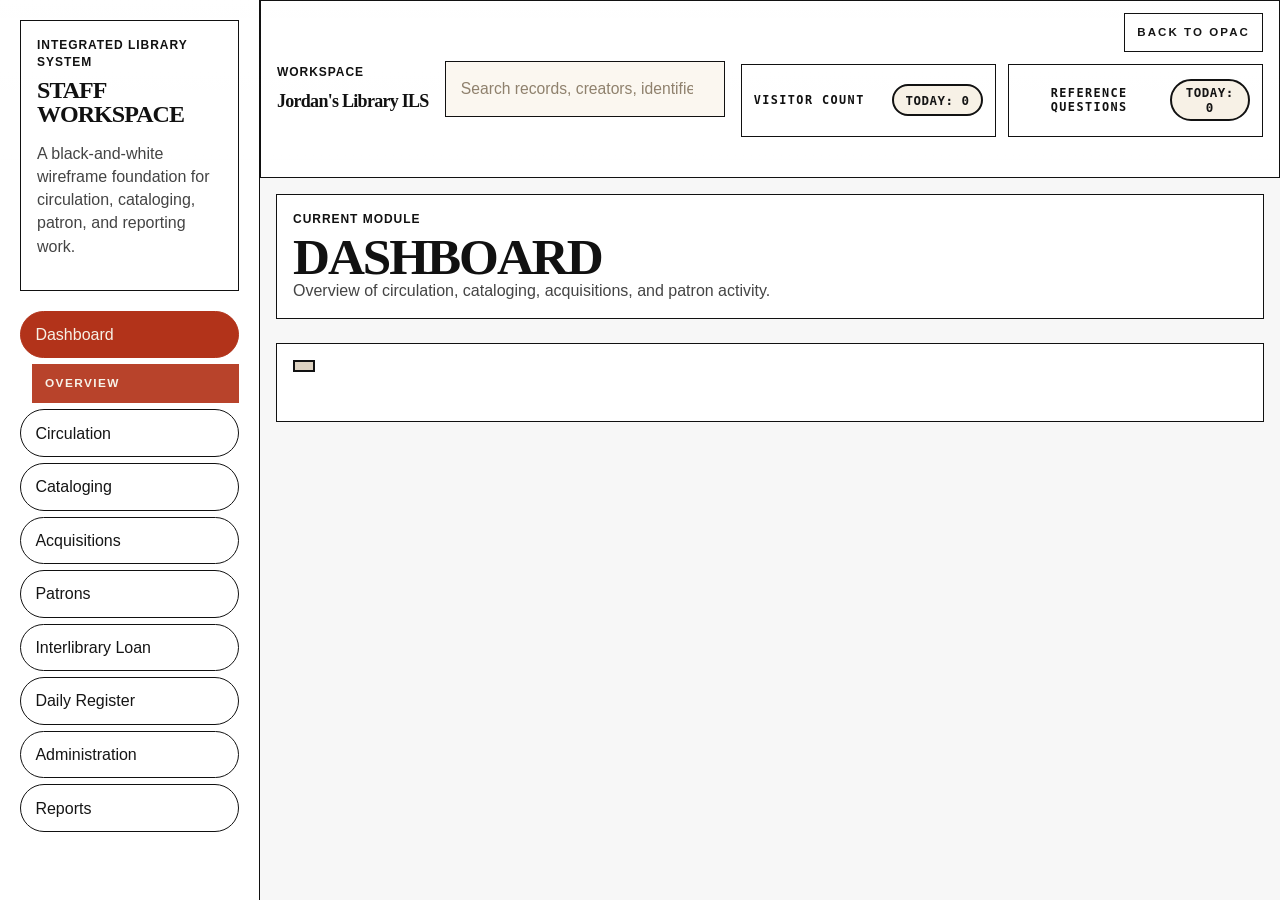
==== commit a493fddf: "Replace header shortcuts with counters" ====
--- a/ils.html
+++ b/ils.html
@@ -43,11 +43,16 @@
 
           <div class="ils-toolbar-actions">
             <a class="ils-opac-link" href="./index.html">Back to OPAC</a>
-            <div class="ils-hero-quick-actions" aria-label="Quick staff actions">
-              <button class="toolbar-action" type="button" data-ils-section="circulation">Check Out</button>
-              <button class="toolbar-action" type="button" data-ils-section="cataloging">Add Record</button>
-              <button class="toolbar-action" type="button" data-ils-section="patrons">Add Patron</button>
-              <button class="toolbar-action" type="button" data-ils-section="reports">Reports</button>
+            <div class="header-quick-counters" aria-label="Service desk counters">
+              <button id="visitorCounterBtn" class="button quick-counter-btn" type="button">
+                <span>Visitor Count</span>
+                <span id="visitorCounterTotal" class="quick-counter-total">Today: 0</span>
+              </button>
+              <button id="referenceCounterBtn" class="button quick-counter-btn quick-counter-reference" type="button">
+                <span>Reference Questions</span>
+                <span id="referenceCounterTotal" class="quick-counter-total">Today: 0</span>
+              </button>
+              <p id="headerCounterFeedback" class="quick-counter-feedback" aria-live="polite"></p>
             </div>
           </div>
         </header>
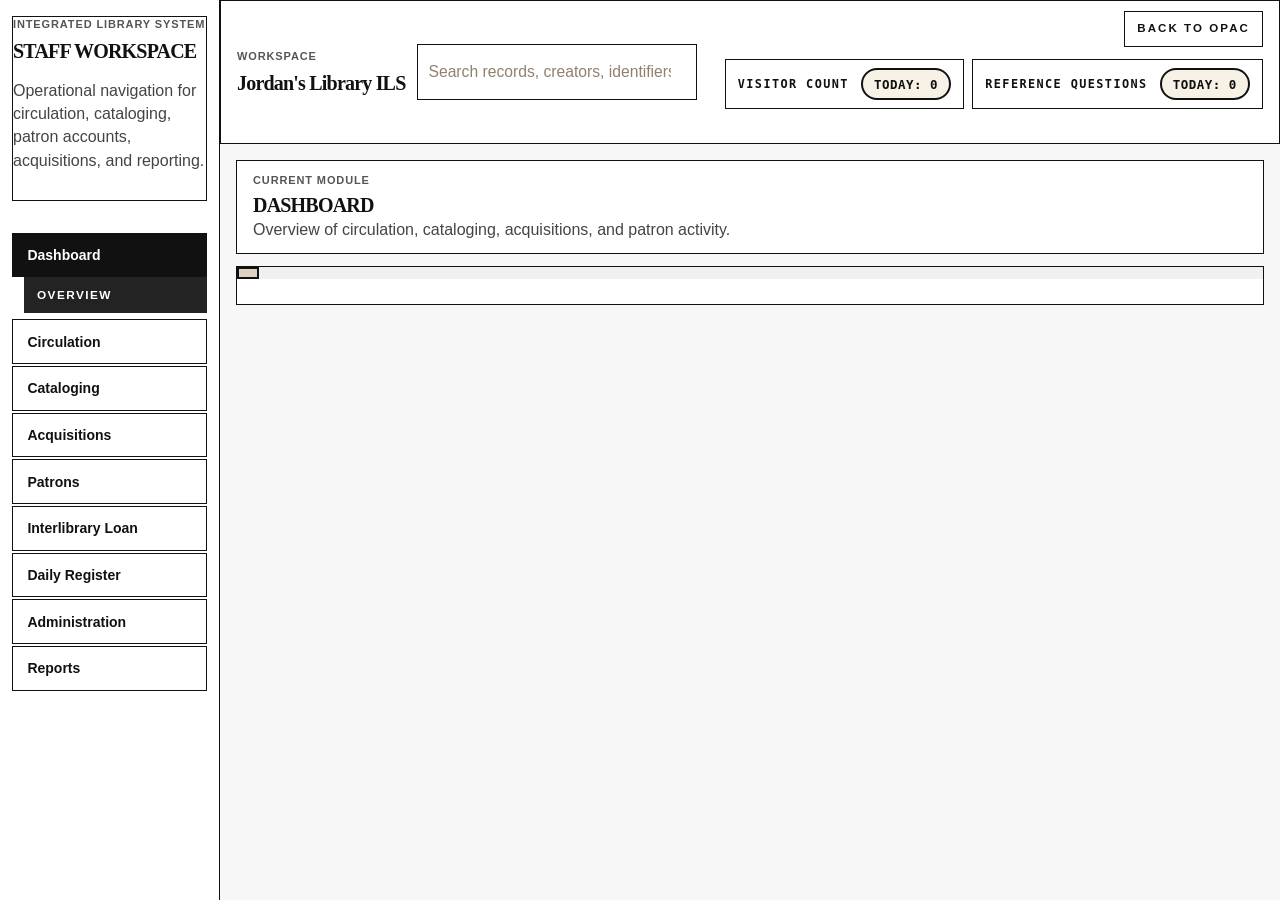
==== commit c954e02b: "Refine ILS into staff workspace layout" ====
--- a/ils.html
+++ b/ils.html
@@ -4,7 +4,7 @@
     <meta charset="UTF-8" />
     <meta name="viewport" content="width=device-width, initial-scale=1.0" />
     <title>Jordan's Library ILS</title>
-    <link rel="stylesheet" href="styles.css" />
+    <link rel="stylesheet" href="ils.css" />
   </head>
   <body class="ils-body">
     <div class="ils-app-shell">
@@ -12,7 +12,7 @@
         <div class="ils-sidebar-brand panel-card">
           <p class="ils-brand-kicker">Integrated Library System</p>
           <h1 class="ils-brand-title">Staff Workspace</h1>
-          <p class="ils-brand-copy">A black-and-white wireframe foundation for circulation, cataloging, patron, and reporting work.</p>
+          <p class="ils-brand-copy">Operational navigation for circulation, cataloging, patron accounts, acquisitions, and reporting.</p>
         </div>
 
         <nav class="ils-sidebar-nav" aria-label="Primary ILS sections">
@@ -42,7 +42,7 @@
           </div>
 
           <div class="ils-toolbar-actions">
-            <a class="ils-opac-link" href="./index.html">Back to OPAC</a>
+            <a class="ils-opac-link" href="./opac.html">Back to OPAC</a>
             <div class="header-quick-counters" aria-label="Service desk counters">
               <button id="visitorCounterBtn" class="button quick-counter-btn" type="button">
                 <span>Visitor Count</span>
@@ -75,8 +75,8 @@
 
         <section class="admin-tab-panel hidden" data-ils-panel="acquisitions">
           <div class="acquisitions-shell">
-            <section class="acquisitions-hero card-like">
-              <div class="panel-header acquisitions-hero-header">
+            <section class="acquisitions-workspace-header card-like">
+              <div class="panel-header acquisitions-workspace-header-row">
                 <div>
                   <p class="eyebrow acquisitions-eyebrow">Staff workflow</p>
                   <p class="muted acquisitions-subheading">Manage orders, receive incoming materials, review donations, and move collection items into the catalog.</p>
@@ -361,10 +361,10 @@
 
         <section class="admin-tab-panel hidden" data-ils-panel="ill-outgoing">
           <div class="ill-dashboard-shell">
-            <section class="admin-block card-like ill-dashboard-hero">
+            <section class="admin-block card-like ill-workspace-header">
               <div class="panel-header compact ill-dashboard-header">
                 <div>
-                  <h3>ILL workflow dashboard</h3>
+                  <h3>ILL workspace</h3>
                   <p class="muted">Launch new requests in modals, then use the workflow tiles to review and update work by queue.</p>
                 </div>
                 <div class="ill-dashboard-actions">
--- a/ils.css
+++ b/ils.css
@@ -0,0 +1,5807 @@
+:root {
+  --bg: #f5f5f5;
+  --card: #ffffff;
+  --text: #111111;
+  --muted: #4f4f4f;
+  --accent: #111111;
+  --accent-2: #111111;
+  --accent-3: #444444;
+  --border: #1f1f1f;
+  --danger: #7a0000;
+  --shadow: none;
+}
+* { box-sizing: border-box; }
+body {
+  margin: 0;
+  background: var(--bg);
+  color: var(--text);
+  font-family: "Inter", "Avenir Next", "Helvetica Neue", system-ui, sans-serif;
+  line-height: 1.45;
+  overflow-x: hidden;
+}
+.site-header {
+  display: flex;
+  justify-content: space-between;
+  gap: 1rem;
+  align-items: start;
+  padding: 1rem 1.25rem .9rem;
+  border-bottom: 1px solid var(--border);
+  background: #fff;
+}
+.eyebrow { margin: 0; letter-spacing: .16em; text-transform: uppercase; font-size: .72rem; color: var(--accent); font-weight: 700; }
+h1 { margin: .3rem 0; font-size: clamp(1.7rem, 3vw, 2.7rem); letter-spacing: -.02em; }
+.header-actions { display: flex; gap: .5rem; flex-wrap: wrap; }
+.layout { max-width: 1320px; margin: .7rem auto 2rem; padding: 0 1rem; display: grid; gap: .85rem; }
+.card {
+  background: var(--card);
+  border: 1px solid var(--border);
+  border-radius: 20px;
+  padding: 1rem;
+  box-shadow: var(--shadow);
+}
+.section-header, .admin-header { display: flex; justify-content: space-between; gap: 1rem; align-items: start; flex-wrap: wrap; }
+.stats { display: flex; gap: .6rem; flex-wrap: wrap; font-size: .88rem; color: var(--muted); }
+.stats span { background: #f8f1ff; border: 1px solid var(--border); border-radius: 999px; padding: .2rem .55rem; }
+
+.search-shell { display: grid; grid-template-columns: minmax(0, 1.35fr) minmax(250px, .65fr); gap: .8rem; align-items: start; }
+.search-column { display: grid; gap: .8rem; align-content: start; }
+.search-main {
+  background: #fff;
+  border: 1px solid var(--border);
+  border-radius: 16px;
+  padding: .85rem;
+}
+.search-main input[type="search"] { width: 100%; }
+.toolbar { display: flex; justify-content: space-between; align-items: end; gap: .6rem; margin-top: .5rem; }
+.advanced-grid { margin-top: .65rem; display: grid; grid-template-columns: repeat(auto-fill,minmax(190px,1fr)); gap: .55rem; }
+.facets {
+  border: 1px solid var(--border);
+  border-radius: 16px;
+  padding: .8rem;
+  background: #fff;
+}
+.facets h3 { margin: .1rem 0 .4rem; font-size: 1rem; letter-spacing: .03em; }
+
+.search-results-shell {
+  width: 100%;
+  margin-top: 0;
+}
+
+input, select, textarea {
+  width: 100%;
+  border: 1px solid #1f1f1f;
+  border-radius: 12px;
+  padding: .62rem .74rem;
+  margin-top: .25rem;
+  background: #fff;
+}
+.button {
+  border: 0;
+  border-radius: 999px;
+  background: #111;
+  color: #fff;
+  padding: .62rem 1rem;
+  cursor: pointer;
+  font-weight: 700;
+  transition: transform .2s ease, box-shadow .2s ease;
+}
+.button:hover { transform: translateY(-1px); box-shadow: none; }
+.button:focus-visible, input:focus-visible, select:focus-visible, textarea:focus-visible { outline: 2px solid #6b2cff; outline-offset: 1px; }
+.button-secondary { background: #fff; color: #111; border: 1px solid #111; }
+.button:disabled { opacity: .5; cursor: not-allowed; transform: none; box-shadow: none; }
+
+.results-list { display: grid; gap: .95rem; margin-top: 0; }
+.record-card {
+  border: 1px solid var(--border);
+  border-radius: 16px;
+  padding: .85rem;
+  display: grid;
+  grid-template-columns: 128px 1fr;
+  gap: .95rem;
+  background: #fff;
+  transition: transform .2s ease, box-shadow .2s ease;
+}
+.record-card:hover { transform: translateY(-2px); box-shadow: 0 14px 24px rgba(53, 26, 89, 0.12); }
+.cover { width: 128px; height: 186px; object-fit: cover; object-position: center; border-radius: 10px; background: #f0e9f9; border: 1px solid #e8dcf5; flex: 0 0 128px; overflow: hidden; }
+.record-topline { display: flex; gap: .45rem; flex-wrap: wrap; }
+.badge { font-size: .72rem; padding: .22rem .5rem; border-radius: 999px; font-weight: 700; letter-spacing: .02em; }
+.badge-format { color: #fff; }
+.badge-format[data-format="book"], .badge-format:not([data-format]) { background: #111; }
+.badge-format[data-format="vinyl"] { background: #444; }
+.badge-format[data-format="board-game"] { background: #666; }
+.badge-format[data-format="other"] { background: #5d6272; }
+.badge-status { background: #f2f2f2; color: #111; }
+.badge-status[data-status="on-order"] { background: #e8e8e8; color: #111; }
+.record-card.status-on-order, .wall-item.status-on-order, .availability-card.status-on-order { background: #fafafa; border-color: #444; }
+.record-card.status-on-loan, .wall-item.status-on-loan, .availability-card.status-on-loan { background: #f0f0f0; border-color: #111; }
+.badge-status[data-status="on-loan"] { background: #dcdcdc; color: #111; }
+.record-title { margin: .22rem 0; font-size: 1.18rem; line-height: 1.2; }
+.record-meta, .record-location, .record-subjects, .muted { margin: .22rem 0; color: var(--muted); }
+.subject-link {
+  border: 1px solid #e2d4f0;
+  background: #fff;
+  border-radius: 999px;
+  padding: .12rem .55rem;
+  font-size: .74rem;
+  cursor: pointer;
+}
+.pagination-row { margin-top: .75rem; }
+.empty-state { border: 1px dashed #666; border-radius: 12px; padding: .95rem; color: var(--muted); background: #fff; }
+
+.arrivals { margin-bottom: .9rem; border: 1px solid var(--border); border-radius: 16px; padding: .85rem; background: linear-gradient(180deg, #fff, #fbf6ff); }
+.arrivals-header { display: flex; justify-content: space-between; align-items: center; }
+.arrivals-controls { display: flex; gap: .4rem; }
+.cover-scroller { display: grid; grid-template-columns: repeat(5, minmax(0, 1fr)); gap: .65rem; margin-top: .6rem; }
+.arrival-item { border: 1px solid #e2d4f0; border-radius: 11px; padding: .35rem; background: #fff; text-align: left; cursor: pointer; transition: transform .2s ease, box-shadow .2s ease; }
+.arrival-item:hover { transform: translateY(-2px); box-shadow: 0 10px 20px rgba(47, 20, 79, 0.14); }
+.arrival-cover { width: 100%; aspect-ratio: 3/4; object-fit: cover; object-position: center; border-radius: 8px; background: #f3ecfb; }
+.arrival-title { display: block; margin-top: .3rem; font-size: .8rem; }
+
+.catalog-form fieldset { border: 1px solid var(--border); border-radius: 12px; padding: .7rem; margin: 0 0 .8rem; }
+
+.catalog-form-layout {
+  display: grid;
+  grid-template-columns: minmax(0, 1.25fr) minmax(0, 1fr);
+  gap: .8rem;
+  align-items: start;
+}
+
+.form-grid { display: grid; grid-template-columns: repeat(auto-fill,minmax(210px,1fr)); gap: .65rem; }
+.actions { display: flex; gap: .5rem; }
+.warning { color: #975f00; min-height: 1.2em; }
+.status-message { min-height: 1.1em; color: #2f5f18; }
+.admin-buttons { display: flex; gap: .5rem; flex-wrap: wrap; }
+.file-label { display: inline-flex; align-items: center; }
+.admin-tools { display: flex; gap: .5rem; margin: .8rem 0; flex-wrap: wrap; }
+table { width: 100%; border-collapse: collapse; }
+th, td { border-bottom: 1px solid var(--border); padding: .5rem; text-align: left; vertical-align: top; }
+.row-actions { display: flex; gap: .35rem; flex-wrap: wrap; }
+
+.modal { position: fixed; inset: 0; background: rgba(17, 8, 27, .52); display: grid; place-items: center; padding: 1rem; z-index: 12; }
+.modal-content { width: min(1180px,100%); max-height: 92vh; overflow: auto; border: none; border-radius: 18px; background: #fff; padding: 1rem; }
+.record-details-header { display: flex; justify-content: space-between; gap: .5rem; align-items: center; }
+.record-detail-actions { display: flex; gap: .4rem; }
+.opac-record-layout { display: grid; gap: 1rem; }
+.record-columns {
+  display: grid;
+  grid-template-columns: minmax(180px, 230px) minmax(0, 1fr) minmax(180px, 230px);
+  gap: 1rem;
+  align-items: start;
+}
+.record-image-column,
+.record-main-column,
+.record-availability-column { min-width: 0; }
+.details-cover {
+  width: 100%;
+  height: auto;
+  max-height: 360px;
+  object-fit: contain;
+  border-radius: 12px;
+  background: #f0e9f9;
+}
+.availability-card {
+  border: 1px solid var(--border);
+  border-radius: 12px;
+  padding: .75rem;
+  background: linear-gradient(180deg, #fff, #fbf6ff);
+}
+.availability-card h5 { margin: 0 0 .4rem; }
+.availability-card p { margin: .2rem 0; color: #4b395e; font-size: .94rem; }
+.metadata-grid {
+  display: grid;
+  grid-template-columns: 160px 1fr;
+  gap: .4rem .75rem;
+  margin: .65rem 0 0;
+}
+.metadata-grid dt { font-weight: 700; color: #3c2557; }
+.metadata-grid dd { margin: 0; }
+.detail-section {
+  border-top: 1px solid var(--border);
+  padding-top: .75rem;
+}
+.detail-section h5 { margin: 0 0 .4rem; }
+.subject-pills { display: flex; flex-wrap: wrap; gap: .4rem; }
+.subject-pill {
+  border: 1px solid #dfd0f0;
+  border-radius: 999px;
+  background: #fbf7ff;
+  padding: .2rem .65rem;
+  font-size: .82rem;
+  color: #4f3e62;
+}
+.nearby-section { padding-bottom: .2rem; }
+.nearby-spines {
+  display: flex;
+  gap: .55rem;
+  max-width: 50%;
+  overflow-x: auto;
+  padding-bottom: .2rem;
+}
+.book-spine {
+  border: 1px solid #d8c7ea;
+  border-radius: 8px;
+  padding: .45rem .35rem;
+  background: linear-gradient(180deg, #fcf8ff, #f2e9ff);
+  min-height: 164px;
+  width: var(--spine-width, 56px);
+  flex: 0 0 var(--spine-width, 56px);
+  display: flex;
+  flex-direction: column;
+  justify-content: space-between;
+  align-items: center;
+  cursor: pointer;
+  transition: transform .18s ease, box-shadow .18s ease, border-color .18s ease;
+}
+.book-spine.selected {
+  border-color: #ff4fa3;
+  background: linear-gradient(180deg, #ffe7f5, #ffd2ea);
+  box-shadow: 0 10px 18px rgba(255, 79, 163, .24);
+}
+.book-spine:hover { border-color: #8f2bff; transform: translateY(-1px) translateX(-4px); box-shadow: 0 10px 16px rgba(53, 26, 89, 0.12); z-index: 2; }
+.spine-title { font-size: .78rem; color: #644f79; writing-mode: vertical-rl; text-orientation: mixed; transform: rotate(180deg); line-height: 1.2; display: flex; gap: .45rem; white-space: nowrap; }
+.spine-title > span { display: block; overflow: hidden; text-overflow: ellipsis; max-height: 100%; }
+.spine-call { font-weight: 700; font-size: .72rem; color: #41275f; writing-mode: horizontal-tb; transform: none; text-align: center; }
+.error { color: var(--danger); }
+.hidden, .sr-only { display: none !important; }
+
+@media (max-width: 1024px) {
+  .cover-scroller { grid-template-columns: repeat(3, minmax(0, 1fr)); }
+  .donations-workspace-grid { grid-template-columns:1fr; }
+}
+
+@media (max-width: 900px) {
+  .search-shell { grid-template-columns: 1fr; }
+  .search-results-shell, .empty-state { width: 100%; }
+  .toolbar { flex-direction: column; align-items: stretch; }
+  .record-columns { grid-template-columns: minmax(150px, 210px) minmax(0, 1fr) minmax(150px, 210px); }
+  .details-cover { max-width: 240px; max-height: 330px; }
+  .metadata-grid { grid-template-columns: 1fr; }
+  .nearby-spines { max-width: 100%; }
+  .cover-scroller { grid-template-columns: repeat(2, minmax(0, 1fr)); }
+}
+
+@media (max-width: 760px) {
+  .record-columns { grid-template-columns: 1fr; }
+  .nearby-spines { max-width: 100%; }
+  .catalog-form-layout { grid-template-columns: 1fr; }
+}
+
+@media (max-width: 620px) {
+  .nearby-spines { max-width: 100%; }
+}
+
+@media print {
+  body { background: #fff; }
+  .site-header, .search-shell, .arrivals, #adminSection, .record-detail-actions { display: none !important; }
+  .modal { position: static; background: none; }
+  .modal-content { box-shadow: none; border: 1px solid #999; }
+  body.notice-print-window .row-actions,
+  body.notice-print-window textarea,
+  body.notice-print-window label span { display:none !important; }
+}
+
+.catalog-tab-bar {
+  width: 100%;
+  border-top: 1px solid var(--border);
+  border-bottom: 1px solid var(--border);
+  background: #fff;
+  padding: .6rem 1rem;
+}
+
+.public-nav {
+  display:flex;
+  gap:.45rem;
+  flex-wrap:wrap;
+  max-width: 1320px;
+  margin: 0 auto;
+}
+.view-panel { width: 100%; }
+.results-summary, .results-list, .pagination-row { width: 100%; }
+.empty-state { width: min(100%, calc((100% - .8rem) * 1.35 / 2)); margin-top: .5rem; }
+.search-shell { margin: 0; }
+.facets { padding-left: 1rem; }
+.arrivals { margin-left: 0; margin-right: 0; }
+.arrival-cover { object-fit: cover; background:#f6efff; }
+.suggestions { border:1px solid var(--border); border-radius:10px; margin-top:.2rem; background:#fff; display:grid; gap:.2rem; padding:.3rem; }
+.suggestion-item { border:1px solid #1f1f1f; background:#fff; text-align:left; padding:.45rem .55rem; border-radius:8px; cursor:pointer; }
+.did-you-mean { margin:.35rem 0 0; }
+.inline-details { margin:.45rem 0; border-top:1px dashed var(--border); padding-top:.4rem; }
+mark { background:#e6e6e6; color:inherit; padding:0 .15em; border-radius:3px; }
+.cover-wall { display:grid; grid-template-columns:repeat(auto-fill,minmax(120px,1fr)); gap:.7rem; }
+.wall-item { border:1px solid var(--border); background:#fff; border-radius:10px; padding:.35rem; text-align:left; cursor:pointer; }
+.wall-item img { width:100%; aspect-ratio: 2 / 3; object-fit: cover; object-position: center; background:#f3ecfb; border-radius:8px; display:block; }
+.wall-item span { display:block; font-size:.78rem; margin-top:.3rem; }
+.wall-item.stacked { transform: translateX(6px) rotate(-1deg); }
+.stats-page p { margin:.45rem 0; }
+.location-list { list-style:none; padding:0; margin:0; display:grid; gap:.35rem; }
+.location-list li { display:flex; justify-content:space-between; align-items:center; border:1px solid var(--border); border-radius:10px; padding:.35rem .55rem; }
+.checkout-queue-item { display:flex; justify-content:space-between; gap:.75rem; align-items:flex-start; padding:.85rem 0; border-bottom:1px solid var(--border); }
+.checkout-queue-item:last-child { border-bottom:0; padding-bottom:0; }
+.checkout-queue-main { display:flex; align-items:flex-start; gap:.65rem; min-width:0; flex:1 1 auto; }
+.checkout-queue-copy { display:grid; gap:.25rem; min-width:0; }
+.checkout-inline-due-date { display:grid; gap:.2rem; min-width:150px; }
+.checkout-inline-due-date span { font-size:.72rem; color:var(--muted); }
+.checkout-inline-due-date input { min-width:0; padding:.45rem .55rem; font-size:.86rem; }
+.checkout-queue-actions { flex:0 0 auto; }
+.checkout-thumb { width: 42px; height: 58px; object-fit: contain; border-radius: 6px; background:#f3ecfb; border:1px solid var(--border); flex:0 0 auto; }
+
+
+
+.admin-tab-nav { display:flex; gap:.45rem; flex-wrap:wrap; margin:.75rem 0 .25rem; }
+.admin-tab-btn.is-active { background:#e4d7f8; }
+.ils-shell-grid { display:grid; grid-template-columns: 320px minmax(0, 1fr); gap: 1.1rem; align-items:start; }
+.ils-navigation {
+  position: sticky;
+  top: 1rem;
+  width: 320px;
+  max-width: 320px;
+  max-height: calc(100vh - 2rem);
+  overflow-y: auto;
+  padding: .8rem;
+  border: 1px solid var(--border);
+  border-radius: 18px;
+  background: #fff;
+}
+.ils-nav-block + .ils-nav-block { margin-top: .75rem; padding-top: .75rem; border-top: 1px solid var(--border); }
+.ils-top-nav { display:grid; gap: .3rem; }
+.ils-nav-item { display:grid; gap: .22rem; }
+.ils-subnav { display:grid; gap: .18rem; padding-left: .85rem; }
+.ils-top-nav .button, .ils-subnav .button { justify-content: flex-start; text-align:left; }
+.ils-section-btn {
+  width: 100%;
+  padding: .58rem .85rem;
+  font-size: .95rem;
+  font-weight: 700;
+}
+.ils-section-btn.is-active {
+  background: #e4d7f8;
+  border-color: #b99fee;
+}
+.ils-subnav-btn {
+  width: 100%;
+  padding: .38rem .72rem;
+  font-size: .82rem;
+  font-weight: 600;
+  border-radius: 999px;
+  opacity: .92;
+}
+.ils-subnav-btn.is-active {
+  background: #f0e7ff;
+  border-color: #ccb8f5;
+}
+.ils-section-title { margin: 0 0 .2rem; }
+.ils-section-description { margin: 0; }
+.ils-main-column { min-width: 0; display:grid; gap: 1rem; }
+.ils-main-header {
+  display:flex;
+  justify-content: space-between;
+  align-items: flex-start;
+  gap: 1rem;
+  flex-wrap: wrap;
+}
+.utilities-grid { display:grid; grid-template-columns: repeat(auto-fit, minmax(280px, 1fr)); gap: 1rem; }
+.managed-panel { display:grid; gap: .75rem; align-content:start; }
+.managed-list { gap: .55rem; }
+.managed-item { display:grid; gap: .6rem; border:1px solid var(--border); border-radius:14px; padding:.75rem; background:#fcf9ff; }
+.managed-item-main, .managed-item-actions, .managed-inline-edit { display:flex; gap:.55rem; justify-content:space-between; align-items:center; flex-wrap:wrap; }
+.managed-empty { border:1px dashed var(--border); border-radius:12px; padding:.85rem; color:var(--muted); background:#fcf9ff; }
+.managed-message { min-height: 1.25rem; margin: 0; }
+.patrons-shell { display:grid; gap: 1rem; }
+.patron-search-card, .patron-detail-card { display:grid; gap:.9rem; }
+.patron-search-header { align-items:flex-start; }
+.patron-search-toolbar { display:flex; gap:.85rem; align-items:flex-start; flex-wrap:wrap; }
+.patron-search-field { position:relative; flex:1 1 420px; min-width:min(100%, 320px); }
+.patron-search-input { width:100%; font-size:1.1rem; padding:1rem 1.1rem; border-radius:18px; border:1px solid var(--border); background:#fff; box-shadow:0 10px 24px rgba(61, 31, 102, .06); }
+.patron-search-results { position:absolute; top:calc(100% + .45rem); left:0; right:0; z-index:8; border:1px solid var(--border); border-radius:18px; background:#fff; box-shadow:0 20px 40px rgba(36,18,58,.12); padding:.35rem; display:grid; gap:.2rem; max-height:320px; overflow:auto; }
+.patron-search-result { width:100%; border:0; background:transparent; border-radius:14px; padding:.8rem .9rem; text-align:left; display:grid; gap:.15rem; cursor:pointer; }
+.patron-search-result:hover, .patron-search-result:focus-visible, .patron-search-result.is-active { background:#f6efff; outline:none; }
+.patron-search-result strong { font-size:1rem; }
+.patron-search-result span { color:var(--muted); font-size:.92rem; }
+.patron-detail-panel { display:grid; gap: .9rem; }
+.patron-account-top, .patron-account-actions, .patron-account-contact-row { display:flex; gap:.75rem; justify-content:space-between; flex-wrap:wrap; }
+.patron-account-status { display:inline-flex; align-items:center; gap:.4rem; font-size:.95rem; }
+.patron-account-title { margin:0; font-size:clamp(1.65rem, 3vw, 2.35rem); }
+.patron-account-card { display:grid; gap:.2rem; }
+.patron-account-card-number { font-weight:700; font-size:1rem; }
+.patron-summary-chip, .detail-card { border:1px solid var(--border); border-radius:14px; padding:.75rem; background:#fcf9ff; min-width:120px; display:grid; gap:.2rem; }
+.patron-account-actions { border-top:1px solid var(--border); padding-top:.85rem; }
+.patron-account-actions .button { min-width:120px; }
+.patron-detail-grid { display:grid; grid-template-columns: repeat(auto-fit, minmax(180px, 1fr)); gap:.65rem; }
+.patron-detail-address { padding:.85rem 1rem; border:1px solid var(--border); border-radius:16px; background:#fcf9ff; }
+.patron-modal-body { display:grid; gap:1rem; }
+.patron-modal-section { display:grid; gap:.75rem; }
+.patron-modal-list { list-style:none; padding:0; margin:0; display:grid; gap:.65rem; }
+.patron-modal-list li { border:1px solid var(--border); border-radius:14px; padding:.8rem .9rem; background:#fff; display:grid; gap:.15rem; }
+.patron-modal-list-header { display:flex; justify-content:space-between; gap:.75rem; align-items:flex-start; flex-wrap:wrap; }
+.patron-fee-entry { display:grid; gap:.55rem; }
+.patron-fee-actions, .patron-editor-actions { display:flex; gap:.5rem; flex-wrap:wrap; justify-content:flex-end; }
+.patron-editor-modal-content { width:min(920px, 100%); }
+.patron-account-modal-content { width:min(980px, 100%); }
+.register-transactions-modal-content { width:min(1120px, 100%); }
+.register-transactions-modal-body { display:grid; gap:.75rem; }
+.detail-label { color:var(--muted); font-size:.82rem; text-transform:uppercase; letter-spacing:.05em; }
+.patron-activity-list { list-style:none; padding:0; margin:0; display:grid; gap:.55rem; }
+.patron-activity-list li { border:1px solid var(--border); border-radius:12px; padding:.65rem .75rem; background:#fff; display:grid; gap:.15rem; }
+.text-button { background:none; border:0; padding:0; color:#5d2fd6; font:inherit; font-weight:700; cursor:pointer; }
+.is-selected-row { background:#faf4ff; }
+.patron-form-grid { display:grid; grid-template-columns: repeat(auto-fit, minmax(180px, 1fr)); gap:.7rem; }
+.patron-notices-shell,
+.patron-notices-results-card,
+.patron-notices-preview-card,
+.patron-notices-history-card,
+.patron-notices-templates-card { display:grid; gap:1rem; }
+.patron-notices-filter-grid { display:grid; grid-template-columns:repeat(auto-fit,minmax(180px,1fr)); gap:.75rem; align-items:end; }
+.patron-notices-main-grid,
+.patron-notices-bottom-grid { display:grid; grid-template-columns:minmax(0,1.45fr) minmax(320px,.95fr); gap:1rem; align-items:start; }
+.patron-notice-results { display:grid; gap:.85rem; }
+.patron-notice-group { border:1px solid var(--border); border-radius:16px; padding:1rem; background:#fff; display:grid; gap:.75rem; }
+.patron-notice-group.is-attention { background:#fff5f5; border-color:#f1c1c1; }
+.patron-notice-group-header, .patron-notice-group-meta { display:flex; justify-content:space-between; gap:.75rem; flex-wrap:wrap; align-items:flex-start; }
+.patron-notice-template-list { display:grid; gap:.85rem; }
+.patron-notice-template-card { border:1px solid var(--border); border-radius:16px; padding:.9rem; background:#fcf9ff; display:grid; gap:.65rem; }
+.notice-print-sheet { display:grid; gap:1rem; }
+.notice-print-header, .notice-print-address { display:flex; justify-content:space-between; gap:1rem; flex-wrap:wrap; }
+.notice-print-meta { display:grid; justify-items:end; gap:.15rem; }
+.notice-history-row-pending { background:#fff8eb; }
+.summary-card-grid { display:grid; grid-template-columns:repeat(auto-fit,minmax(150px,1fr)); gap:.75rem; }
+.summary-card { border:1px solid var(--border); border-radius:14px; padding:.85rem; background:#fcf9ff; display:grid; gap:.2rem; }
+.summary-card-label { color:var(--muted); font-size:.85rem; }
+.table-wrap { overflow:auto; }
+.form-grid-span { grid-column: 1 / -1; }
+.card-like { border:1px solid var(--border); border-radius:16px; background:linear-gradient(180deg, #fff, #fbf7ff); padding:.85rem; }
+
+@media (max-width: 980px) {
+  .ils-shell-grid { grid-template-columns: 1fr; }
+  .ils-navigation {
+    position: static;
+    width: 100%;
+    max-width: none;
+    max-height: none;
+    overflow: visible;
+  }
+  .ils-main-header {
+    flex-direction: column;
+  }
+}
+@media (max-width: 720px) {
+  .patron-search-toolbar, .patron-account-top, .patron-account-actions, .patron-account-contact-row { display:grid; }
+  .patron-account-actions .button { width:100%; }
+  .patron-notices-main-grid, .patron-notices-bottom-grid { grid-template-columns:1fr; }
+}
+.admin-tab-panel { margin-top:.2rem; }
+
+.admin-block { margin-top: 1rem; padding-top: .5rem; border-top: 1px solid var(--border); }
+.admin-block h3 { margin: .2rem 0 .7rem; }
+
+.dashboard-tile-grid {
+  display: grid;
+  grid-template-columns: repeat(auto-fit, minmax(210px, 1fr));
+  gap: .9rem;
+  margin-top: .8rem;
+}
+
+.dashboard-tile {
+  min-height: 100px;
+  border: 2px solid #9fc6cf;
+  border-radius: 12px;
+  background: #f1f5f7;
+  color: #111;
+  font-size: 1.25rem;
+  font-weight: 700;
+  text-align: left;
+  padding: 1rem 1.1rem;
+  cursor: pointer;
+  transition: background .15s ease, transform .15s ease;
+}
+
+.dashboard-tile:hover,
+.dashboard-tile:focus-visible {
+  background: #e3edf1;
+  transform: translateY(-1px);
+}
+
+.circulation-actions {
+  display: grid;
+  grid-template-columns: repeat(auto-fit, minmax(260px, 1fr));
+  gap: .9rem;
+  margin-top: .8rem;
+}
+
+.circulation-box {
+  min-height: 180px;
+  border: 2px solid var(--border);
+  border-radius: 16px;
+  background: #fff;
+  display: grid;
+  place-items: center;
+  font-size: clamp(1.8rem, 3vw, 2.6rem);
+  font-weight: 800;
+  letter-spacing: .02em;
+}
+
+.circulation-check-in {
+  color: #1f7a39;
+}
+
+.circulation-check-out {
+  color: #b12020;
+}
+.top-space { margin-top: .65rem; }
+#adminSection .catalog-form { margin-top: .3rem; }
+#adminSection .admin-tools { display: grid; grid-template-columns: repeat(auto-fit, minmax(180px, 1fr)); gap: .55rem; align-items: end; }
+#adminSection .admin-tools .button { white-space: nowrap; }
+.details-cover { object-fit: contain; object-position: center; }
+
+.ils-layout {
+  max-width: 1680px;
+  grid-template-columns: 1fr;
+}
+
+.ils-layout .catalog-form-layout {
+  grid-template-columns: repeat(2, minmax(0, 1fr));
+}
+
+.ils-layout .form-grid {
+  grid-template-columns: repeat(auto-fill, minmax(180px, 1fr));
+}
+
+.simple-form {
+  display: grid;
+  gap: 0.75rem;
+}
+
+.simple-form label {
+  display: grid;
+  gap: 0.25rem;
+}
+
+.ils-toolbar-search {
+  margin-left: auto;
+  min-width: min(420px, 100%);
+  width: min(460px, 100%);
+  position: relative;
+}
+
+.ils-toolbar-search input {
+  margin-top: 0;
+}
+
+.search-popover {
+  position: absolute;
+  top: calc(100% + .35rem);
+  right: 0;
+  left: 0;
+  background: #fff;
+  border: 1px solid var(--border);
+  border-radius: 12px;
+  box-shadow: var(--shadow);
+  padding: .35rem;
+  display: grid;
+  gap: .25rem;
+  max-height: 320px;
+  overflow-y: auto;
+  z-index: 8;
+}
+
+.search-result-item {
+  border: 0;
+  background: #f8f2ff;
+  border-radius: 8px;
+  text-align: left;
+  padding: .45rem .55rem;
+  cursor: pointer;
+  display: grid;
+  gap: .1rem;
+}
+
+.search-result-item.is-active,
+.search-result-item:hover {
+  background: #eadbff;
+}
+
+.search-result-item span,
+.search-popover-empty {
+  color: var(--muted);
+  font-size: .85rem;
+  margin: 0;
+}
+
+.circulation-panel-block {
+  margin-top: .8rem;
+}
+
+.circulation-form {
+  max-width: 100%;
+}
+
+#patronsTable {
+  width: 100%;
+  border-collapse: collapse;
+}
+
+#patronsTable th,
+#patronsTable td {
+  border-bottom: 1px solid var(--border);
+  padding: 0.5rem;
+  text-align: left;
+}
+
+.cataloging-panel { gap: 1rem; }
+.cataloging-header { margin-bottom: 0; }
+.cataloging-status-cluster { display:grid; gap:.2rem; min-width:180px; text-align:right; }
+.cataloging-status-label { font-size:.8rem; text-transform:uppercase; letter-spacing:.08em; color:var(--muted); font-weight:800; }
+.record-import-bar {
+  position: sticky;
+  top: .75rem;
+  z-index: 20;
+  display:grid;
+  grid-template-columns: minmax(240px, .9fr) minmax(0, 1.3fr);
+  gap: 1rem;
+  align-items:end;
+  border: 1px solid #d7c9ec;
+  background: linear-gradient(135deg, #fff 0%, #f8f2ff 56%, #f7fbff 100%);
+}
+.record-import-bar h3 { margin:.2rem 0; }
+.record-import-bar-copy { display:grid; gap:.35rem; }
+.record-import-bar-controls {
+  display:grid;
+  grid-template-columns: minmax(0, 1fr) auto auto;
+  gap: .75rem;
+  align-items:end;
+}
+.record-import-field { min-width: 0; }
+.record-workspace {
+  display:grid;
+  gap: 1rem;
+  border: 1px solid #d7c9ec;
+  border-radius: 18px;
+  background: linear-gradient(180deg, #fff, #fdfbff);
+  padding: 1rem;
+}
+.workspace-toolbar-row {
+  display: flex;
+  flex-wrap: wrap;
+  gap: .75rem;
+  align-items: end;
+}
+.workspace-toolbar-row-secondary {
+  padding: .9rem 1rem;
+  border-radius: 16px;
+  background: #fcf9ff;
+}
+.workspace-toolbar-copy {
+  display:grid;
+  gap:.15rem;
+  margin-right:auto;
+  min-width:min(100%, 260px);
+}
+.workspace-lookup-field { min-width:min(100%, 280px); flex:1 1 280px; }
+.workspace-columns {
+  margin-top: .6rem;
+  display: grid;
+  grid-template-columns: minmax(0, 1.6fr) minmax(260px, .9fr);
+  gap: .6rem;
+}
+.workspace-main,
+.workspace-holdings {
+  border: 1px solid #cfc5db;
+  min-height: 280px;
+  padding: .5rem;
+}
+.workspace-holdings-toolbar {
+  display:grid;
+  grid-template-columns: repeat(auto-fit, minmax(180px, 1fr));
+  gap:.65rem;
+  align-items:end;
+}
+.workspace-holdings-toolbar .button { align-self:end; }
+.holdings-editor { display:grid; gap:.8rem; margin-top:.75rem; }
+.holding-row { border:1px solid var(--border); border-radius:12px; padding:.75rem; background:#faf7ff; }
+.holding-row-header { display:flex; justify-content:space-between; gap:.6rem; align-items:center; margin-bottom:.55rem; }
+.holding-meta { margin:.5rem 0 0; }
+.workspace-grid {
+  margin: .5rem 0 0;
+  display: grid;
+  grid-template-columns: 140px 1fr;
+  gap: .35rem .55rem;
+}
+.workspace-grid dt { font-weight: 700; }
+.workspace-grid dd { margin: 0; }
+.workspace-text { min-height: 4.5rem; }
+
+@media (max-width: 860px) {
+  .workspace-meta-grid,
+  .workspace-columns,
+  .workspace-grid { grid-template-columns: 1fr; }
+}
+
+@media (max-width: 900px) {
+  .record-import-bar,
+  .record-import-bar-controls { grid-template-columns: 1fr; }
+  .cataloging-status-cluster { text-align:left; }
+}
+
+.serials-form-grid {
+  grid-template-columns: repeat(auto-fit, minmax(220px, 1fr));
+  align-items: end;
+}
+
+.serials-table {
+  width: 100%;
+  border-collapse: collapse;
+  margin-top: 0.6rem;
+}
+
+.serials-table th,
+.serials-table td {
+  border-bottom: 1px solid var(--border);
+  padding: 0.5rem;
+  text-align: left;
+}
+
+
+.button-primary { background: linear-gradient(90deg, var(--accent), var(--accent-2)); color: #fff; }
+.button-secondary { background: #f5efff; color: var(--text); border: 1px solid var(--border); }
+.panel-header { display:flex; justify-content:space-between; gap:1rem; align-items:flex-start; flex-wrap:wrap; margin-bottom:1rem; }
+.panel-header.compact { margin-bottom:.75rem; }
+.card-like { background: linear-gradient(180deg, #fff, #fcf9ff); border:1px solid var(--border); border-radius:18px; padding:1rem; box-shadow: 0 8px 24px rgba(36, 18, 58, 0.08); }
+.admin-tab-panel { margin-top: .5rem; display:grid; gap:1.25rem; }
+.admin-block { margin-top: 0; padding-top: 0; border-top: 0; }
+.admin-block + .admin-block { border-top: 1px solid var(--border); padding-top: 1.25rem; }
+.admin-block h3, .admin-block h4 { margin: .1rem 0 .8rem; }
+label > span, .status-label { display:block; font-size:.83rem; font-weight:700; color:var(--muted); letter-spacing:.01em; margin-bottom:.15rem; }
+.required-indicator { color: var(--danger); font-weight: 800; }
+.form-grid-span { grid-column: 1 / -1; }
+.dashboard-date { color:var(--muted); font-weight:600; }
+.dashboard-tile-grid { grid-template-columns: repeat(auto-fit, minmax(220px, 1fr)); gap: 1rem; }
+.dashboard-tile { min-height: 148px; border: 1px solid var(--border); border-radius: 18px; background: linear-gradient(180deg, #fff, #f8f2ff); color: var(--text); padding: 1rem; display:grid; gap:.65rem; align-content:start; }
+.dashboard-tile-value { font-size: clamp(1.8rem, 3vw, 2.5rem); font-weight: 800; letter-spacing:-.03em; }
+.dashboard-tile-label { font-size: .88rem; color: var(--muted); text-transform: uppercase; letter-spacing: .08em; }
+.dashboard-tile-copy { margin:0; color:var(--muted); font-size:.95rem; }
+.dashboard-tile-footer { margin-top:auto; font-weight:700; color:var(--accent); }
+.dashboard-tile.is-shortcut { cursor:pointer; }
+.dashboard-tile.is-shortcut:hover, .dashboard-tile.is-shortcut:focus-visible { transform:translateY(-2px); box-shadow:0 12px 28px rgba(36,18,58,.12); }
+
+.circulation-header-block { margin-bottom: .25rem; }
+.circulation-subtabs { display:flex; gap:.55rem; flex-wrap:wrap; }
+.circulation-tab-btn.is-active { background: linear-gradient(90deg, var(--accent), var(--accent-2)); color:#fff; border-color: transparent; box-shadow: 0 10px 24px rgba(90, 43, 138, .22); }
+.circulation-mode-shell { display:grid; gap:1rem; }
+.circulation-mode-banner { display:flex; justify-content:space-between; gap:1rem; align-items:flex-start; padding:1.1rem 1.15rem; border-radius:20px; border:2px solid var(--border); }
+.circulation-mode-banner h3 { margin:.15rem 0; }
+.circulation-mode-banner-checkout { background: linear-gradient(135deg, #fff7fb, #f8f2ff 60%, #f4fbff); border-color:#d9c5f3; }
+.circulation-mode-banner-checkin { background: linear-gradient(135deg, #f4fff8, #eefaf2 60%, #f3fbff); border-color:#bfe7ca; }
+.circulation-mode-banner-holds { background: linear-gradient(135deg, #fffdf5, #f9f4ff 60%, #f7fbff); border-color:#e6d7b0; }
+.circulation-mode-eyebrow { margin:0; font-size:.8rem; font-weight:800; text-transform:uppercase; letter-spacing:.08em; color:var(--muted); }
+.circulation-mode-icon { font-size:2rem; line-height:1; width:3rem; height:3rem; border-radius:999px; display:grid; place-items:center; background:rgba(255,255,255,.75); border:1px solid var(--border); }
+.circulation-checkout-layout, .circulation-checkin-layout { display:grid; grid-template-columns:minmax(0, 1.2fr) minmax(300px, .8fr); gap:1rem; align-items:start; }
+.circulation-checkout-main, .circulation-checkin-main, .circulation-checkout-sidebar { display:grid; gap:1rem; }
+.circulation-checkout-form { display:grid; gap:1rem; }
+.circulation-workflow-card { display:grid; gap:.85rem; }
+.circulation-inline-form { display:grid; grid-template-columns:minmax(0, 1fr) auto; gap:.75rem; align-items:end; }
+.circulation-gate-badge { display:inline-flex; align-items:center; justify-content:center; padding:.35rem .75rem; border-radius:999px; font-size:.83rem; font-weight:800; letter-spacing:.02em; }
+.circulation-gate-badge.is-locked { background:#fff2f2; color:#a33535; border:1px solid #efc6c6; }
+.circulation-gate-badge.is-ready { background:#eefaf2; color:#176a37; border:1px solid #bfe7ca; }
+.circulation-message-panel { min-height: 96px; padding: 1rem; border: 1px solid var(--border); border-radius: 16px; background:#fcf9ff; }
+.circulation-status-card { display:grid; grid-template-columns: repeat(2, minmax(0,1fr)); gap:.75rem; padding: .85rem; border:1px solid var(--border); border-radius:16px; background:#fcf9ff; }
+.circulation-status-card strong { display:block; font-size:1rem; }
+.checkout-patron-card { display:grid; gap:.9rem; padding:1rem; border-radius:18px; background:linear-gradient(135deg, #55308f 0%, #6c40a8 45%, #8e56c1 100%); color:#fff; box-shadow:0 16px 34px rgba(61, 31, 102, .25); }
+.checkout-patron-card.empty-state { background:#fcf9ff; color:var(--muted); box-shadow:none; border:1px dashed var(--border); }
+.checkout-card-chip-row { display:flex; justify-content:space-between; gap:.5rem; flex-wrap:wrap; }
+.checkout-card-chip { display:inline-flex; padding:.3rem .7rem; border-radius:999px; background:rgba(255,255,255,.18); border:1px solid rgba(255,255,255,.25); font-size:.78rem; font-weight:800; text-transform:uppercase; letter-spacing:.06em; }
+.checkout-card-chip-row { justify-content:flex-end; }
+.checkout-card-identity { display:flex; justify-content:space-between; gap:1rem; flex-wrap:wrap; align-items:end; }
+.checkout-card-label, .checkout-patron-card span { color:rgba(255,255,255,.82); }
+.checkout-card-grid { display:grid; grid-template-columns:repeat(4, minmax(0, 1fr)); gap:.75rem; }
+.checkout-card-grid div, .checkin-result-grid div { display:grid; gap:.2rem; padding:.7rem .8rem; border-radius:14px; background:rgba(255,255,255,.12); }
+.checkout-card-grid strong, .checkin-result-grid strong { font-size:1rem; }
+.checkout-card-warnings { display:grid; gap:.6rem; }
+.checkout-warning-row { display:flex; justify-content:space-between; gap:.75rem; align-items:flex-start; padding:.7rem .8rem; border-radius:14px; background:#f8f5ff; color:var(--text); }
+.checkout-warning-row strong { white-space:nowrap; }
+.checkout-warning-row.is-error { background:#fff0f0; color:#8f1f1f; }
+.checkout-warning-row.is-warning { background:#fff8eb; color:#8a6113; }
+.checkout-warning-row.is-clear { background:#eefaf2; color:#176a37; }
+.checkout-context-panel { display:grid; gap:.7rem; }
+.checkout-current-items-list li { display:flex; justify-content:space-between; gap:1rem; align-items:flex-start; padding:.75rem 0; border-bottom:1px solid var(--border); }
+.checkout-current-items-list li:last-child { border-bottom:0; padding-bottom:0; }
+.checkout-current-item-meta { display:grid; gap:.35rem; justify-items:end; }
+.checkout-renew-btn { justify-self:end; }
+.checkout-queue-item { display:flex; justify-content:space-between; gap:.75rem; align-items:flex-start; padding:.85rem 0; border-bottom:1px solid var(--border); }
+.checkout-queue-item:last-child { border-bottom:0; padding-bottom:0; }
+.checkout-queue-main { display:flex; align-items:flex-start; gap:.65rem; min-width:0; flex:1 1 auto; }
+.checkout-queue-copy { display:grid; gap:.25rem; min-width:0; }
+.checkout-inline-due-date { display:grid; gap:.2rem; min-width:150px; }
+.checkout-inline-due-date span { font-size:.72rem; color:var(--muted); }
+.checkout-inline-due-date input { min-width:0; padding:.45rem .55rem; font-size:.86rem; }
+.checkout-queue-actions { flex:0 0 auto; }
+.checkout-thumb { width: 42px; height: 58px; object-fit: contain; border-radius: 6px; background:#f3ecfb; border:1px solid var(--border); flex:0 0 auto; }
+.checkout-due-emphasis { font-weight:800; color:#5b2e8d; }
+.receipt-settings-card, .receipt-settings-form { display:grid; gap:1rem; }
+.receipt-settings-form { grid-template-columns:repeat(auto-fit, minmax(240px, 1fr)); }
+.checkbox-row { display:flex; align-items:center; gap:.65rem; }
+.recent-transactions-panel { display:grid; gap:.75rem; }
+.recent-transactions-list ul { list-style:none; margin:0; padding:0; display:grid; gap:.7rem; }
+.recent-transactions-list li { display:flex; justify-content:space-between; gap:.8rem; align-items:flex-start; padding:.85rem; border:1px solid var(--border); border-radius:14px; background:#fff; }
+.transaction-badge { display:inline-flex; align-items:center; padding:.22rem .55rem; border-radius:999px; font-size:.74rem; font-weight:800; text-transform:uppercase; letter-spacing:.05em; margin-bottom:.35rem; }
+.transaction-badge.is-checkout { background:#efe7ff; color:#5b2e8d; }
+.transaction-badge.is-checkin { background:#eaf8ee; color:#176a37; }
+.transaction-badge.is-hold { background:#fff6e7; color:#8a6113; }
+.checkin-result-panel { display:grid; gap:.85rem; padding:1rem; border-radius:18px; border:1px solid var(--border); background:#fcfffd; }
+.checkin-result-panel.empty-state { border-style:dashed; color:var(--muted); background:#fcfffd; }
+.checkin-result-grid { display:grid; grid-template-columns:repeat(2, minmax(0, 1fr)); gap:.75rem; }
+.circulation-holds-layout { display:grid; gap:1rem; }
+.holds-list-card { display:grid; gap:.65rem; }
+.holds-table { margin-top:0; }
+.compact-empty-state { padding:1rem; border-radius:14px; }
+.badge-danger { display:inline-flex; align-items:center; padding:.2rem .5rem; border-radius:999px; background:#fff0f0; color:#8f1f1f; font-size:.74rem; font-weight:800; text-transform:uppercase; }
+
+.circulation-checkout-layout { display:grid; grid-template-columns: minmax(0, 1.2fr) minmax(280px, .8fr); gap:1rem; align-items:start; }
+.circulation-status-card { display:grid; grid-template-columns: repeat(2, minmax(0,1fr)); gap:.75rem; padding: .85rem; border:1px solid var(--border); border-radius:16px; background:#fcf9ff; }
+.circulation-status-card strong { display:block; font-size:1rem; }
+.circulation-queue-panel { display:grid; gap:.55rem; }
+.circulation-message-panel { min-height: 96px; padding: 1rem; border: 1px solid var(--border); border-radius: 16px; background:#fcf9ff; }
+.status-message.is-success { color: #176a37; background: #eefaf2; border-color: #bfe7ca; }
+.status-message.is-error, .warning { color: var(--danger); }
+.status-message.is-prominent { font-size: 1.2rem; font-weight: 800; }
+.receipt-header { display:flex; justify-content:space-between; gap:.75rem; align-items:flex-start; }
+.receipt-header h4 { margin:.1rem 0; }
+#checkoutReceipt { display:grid; gap:.8rem; }
+.receipt-card { border:1px dashed var(--border); border-radius:14px; padding:1rem; background:#fff; display:grid; gap:.85rem; }
+.receipt-logo-wrap { text-align:center; }
+.receipt-logo { max-width:100%; max-height:84px; object-fit:contain; }
+.receipt-contact, .receipt-footer-message { text-align:center; white-space:normal; word-break:break-word; line-height:1.45; }
+.receipt-summary-grid { display:grid; grid-template-columns:repeat(2, minmax(0, 1fr)); gap:.7rem; }
+.receipt-summary-grid > div { display:grid; gap:.15rem; }
+.receipt-label { font-size:.72rem; color:var(--muted); text-transform:uppercase; letter-spacing:.06em; }
+.receipt-due-callout { border:2px solid #5b2e8d; border-radius:12px; padding:.8rem; text-align:center; font-size:1.2rem; font-weight:900; color:#5b2e8d; background:#f7f0ff; }
+.receipt-list { list-style:none; margin:0; padding:0; display:grid; gap:.45rem; }
+.receipt-line-item { display:grid; gap:.45rem; padding-bottom:.65rem; border-bottom:1px dashed var(--border); }
+.receipt-line-copy { display:grid; gap:.2rem; min-width:0; }
+.receipt-line-copy strong, .receipt-line-copy span { overflow-wrap:anywhere; }
+.receipt-line-due { border:2px solid #5b2e8d; border-radius:10px; padding:.5rem .65rem; text-align:center; font-size:1rem; font-weight:900; color:#5b2e8d; background:#f7f0ff; }
+.record-editor-shell { display:grid; gap:1rem; }
+.record-editor-header { display:flex; justify-content:space-between; gap:1rem; align-items:flex-start; flex-wrap:wrap; }
+.cataloging-workspace-form { display:grid; gap:1rem; }
+.editor-panel { border:1px solid var(--border); border-radius:16px; padding:1rem; background:#fff; }
+.editor-panel h4 { margin:.1rem 0 .8rem; font-size:1.05rem; }
+.cataloging-section { display:grid; gap:.9rem; }
+.cataloging-section-header { display:grid; gap:.2rem; }
+.cataloging-section + .cataloging-section { margin-top: 0; }
+.workspace-holdings-toolbar { display:grid; grid-template-columns: repeat(auto-fit, minmax(220px, 1fr)); gap:.8rem; margin-bottom:1rem; }
+.actions { display:flex; gap:.75rem; flex-wrap:wrap; margin-top: 1rem; }
+.holdings-editor { display:grid; gap:.9rem; }
+.holding-row { border:1px solid var(--border); border-radius:16px; padding:1rem; background:#fcfbff; }
+.holding-row-header { display:flex; justify-content:space-between; gap:1rem; align-items:center; margin-bottom:.75rem; }
+.workspace-holdings-actions { display:flex; justify-content:flex-end; margin-bottom:.25rem; }
+.record-sticky-actions {
+  position: sticky;
+  bottom: 1rem;
+  z-index: 15;
+  display:grid;
+  gap:.55rem;
+  border:1px solid #d7c9ec;
+  background: rgba(255,255,255,.96);
+  backdrop-filter: blur(10px);
+}
+.record-sticky-actions-main { display:flex; gap:.6rem; flex-wrap:wrap; }
+.record-sticky-actions-note { margin:0; }
+@media (max-width: 900px) { .circulation-checkout-layout { grid-template-columns: 1fr; } .circulation-status-card { grid-template-columns: 1fr; } }
+
+@media (max-width: 760px) {
+  .ils-toolbar-search {
+    min-width: 100%;
+    width: 100%;
+  }
+  .record-sticky-actions-main { display:grid; grid-template-columns: 1fr; }
+}
+
+
+.dashboard-date-row { display:flex; justify-content:flex-end; }
+.dashboard-home { display:grid; gap:1rem; grid-column:1 / -1; }
+.dashboard-hero { display:flex; justify-content:space-between; gap:1rem; align-items:flex-start; padding:1.1rem; border-radius:20px; background:linear-gradient(135deg, #fff 0%, #f8f2ff 55%, #f3fbff 100%); border:1px solid var(--border); }
+.dashboard-hero h3 { margin:.2rem 0; font-size:clamp(1.6rem, 3vw, 2.3rem); }
+.dashboard-subheading, .dashboard-welcome { margin:.2rem 0; }
+.dashboard-hero-actions { display:grid; gap:.75rem; justify-items:end; min-width:min(100%, 380px); }
+.dashboard-updated { color:var(--muted); font-size:.9rem; font-weight:600; }
+.dashboard-action-row { display:flex; gap:.5rem; flex-wrap:wrap; justify-content:flex-end; }
+.dashboard-chip { white-space:nowrap; }
+.dashboard-stats-grid { display:grid; grid-template-columns:repeat(auto-fit, minmax(170px, 1fr)); gap:.85rem; }
+.dashboard-stat-card { border:1px solid var(--border); border-radius:18px; padding:1rem; background:linear-gradient(180deg, #fff, #fbf7ff); display:grid; gap:.45rem; text-align:left; color:var(--text); cursor:pointer; }
+.dashboard-stat-card.is-urgent { background:linear-gradient(180deg, #fff7f7, #fff0f4); border-color:#f2c8d3; }
+.dashboard-stat-label { color:var(--muted); font-size:.85rem; text-transform:uppercase; letter-spacing:.07em; }
+.dashboard-stat-value { font-size:clamp(1.75rem, 3vw, 2.4rem); line-height:1; }
+.dashboard-stat-copy { color:var(--muted); font-size:.94rem; }
+.dashboard-stat-link, .dashboard-task-arrow { color:var(--accent); font-weight:700; }
+.dashboard-work-row { display:grid; grid-template-columns:minmax(0, 1.35fr) minmax(280px, .85fr); gap:1rem; }
+.dashboard-panel { padding:1rem; border-radius:18px; border:1px solid var(--border); background:linear-gradient(180deg, #fff, #fcf9ff); display:grid; gap:.85rem; }
+.dashboard-panel-header { display:flex; justify-content:space-between; gap:.75rem; align-items:flex-start; flex-wrap:wrap; }
+.dashboard-panel-header h4 { margin:0; font-size:1.1rem; }
+.dashboard-task-list, .dashboard-action-grid, .dashboard-preview-grid { display:grid; gap:.7rem; }
+.dashboard-task-row, .dashboard-preview-row, .dashboard-activity-row { width:100%; border:1px solid var(--border); border-radius:14px; padding:.8rem .9rem; background:#fff; text-align:left; color:var(--text); display:flex; justify-content:space-between; gap:.8rem; align-items:flex-start; }
+.dashboard-task-row.is-urgent { border-color:#f0c0c9; background:#fff7f9; }
+.dashboard-task-row.is-empty { cursor:default; color:var(--muted); background:#fdf9ff; }
+.dashboard-action-grid { grid-template-columns:1fr 1fr; }
+.dashboard-action-button { width:100%; text-align:center; border-radius:16px; padding:.85rem .9rem; }
+.dashboard-activity-panel .dashboard-list, .dashboard-panel .dashboard-list { list-style:none; margin:0; padding:0; display:grid; gap:.65rem; }
+.dashboard-activity-row { align-items:center; }
+.dashboard-activity-icon { font-size:1.15rem; }
+.dashboard-activity-copy { display:grid; gap:.1rem; }
+.dashboard-preview-grid { grid-template-columns:repeat(4, minmax(0, 1fr)); }
+.dashboard-preview-row, .dashboard-activity-row { cursor:pointer; }
+.dashboard-preview-row span, .dashboard-activity-copy .muted { font-size:.9rem; color:var(--muted); }
+.dashboard-empty { width:100%; margin:0; }
+.dashboard-inline-action { white-space:nowrap; }
+
+@media (max-width: 1080px) {
+  .dashboard-preview-grid { grid-template-columns:repeat(2, minmax(0, 1fr)); }
+}
+
+@media (max-width: 900px) {
+  .dashboard-hero, .dashboard-work-row { grid-template-columns:1fr; display:grid; }
+  .dashboard-hero-actions { justify-items:start; min-width:0; }
+  .dashboard-action-row { justify-content:flex-start; }
+}
+
+@media (max-width: 720px) {
+  .dashboard-action-grid, .dashboard-preview-grid { grid-template-columns:1fr; }
+}
+
+.acquisitions-shell { display:grid; gap:1rem; }
+.acquisitions-hero { display:grid; gap:1rem; }
+.acquisitions-hero-header { align-items:flex-start; }
+.acquisitions-eyebrow { margin-bottom:.35rem; }
+.acquisitions-subheading, .acquisitions-status-line { max-width: 62ch; }
+.acquisitions-quick-actions { display:flex; gap:.55rem; flex-wrap:wrap; justify-content:flex-end; }
+.acquisition-summary-grid { display:grid; grid-template-columns:repeat(auto-fit, minmax(180px, 1fr)); gap:.75rem; }
+.acquisition-summary-card { border:1px solid var(--border); border-radius:18px; background:linear-gradient(180deg, #fff, #faf5ff); padding:1rem; text-align:left; display:grid; gap:.35rem; cursor:pointer; color:var(--text); }
+.acquisition-summary-card:hover, .acquisition-summary-card:focus-visible { transform:translateY(-2px); box-shadow:0 12px 24px rgba(36,18,58,.08); }
+.acquisition-summary-label { font-size:.82rem; text-transform:uppercase; letter-spacing:.08em; color:var(--muted); }
+.acquisition-summary-value { font-size:2rem; line-height:1; }
+.acquisition-summary-copy { color:var(--muted); font-size:.9rem; }
+.acquisitions-stage-nav { display:grid; grid-template-columns:repeat(5, minmax(0,1fr)); gap:.65rem; }
+.acquisition-stage-btn { width:100%; border-radius:16px; padding:.8rem .9rem; display:grid; gap:.2rem; text-align:left; }
+.acquisition-stage-btn small { color:var(--muted); font-size:.8rem; }
+.acquisition-stage-btn.is-active { background:#eadfff; border-color:#cbb1fb; }
+.acquisition-stage-panel { min-width:0; }
+.acquisitions-stage-header { margin-bottom:.35rem; }
+.acquisitions-orders-layout { display:grid; grid-template-columns:minmax(320px, .95fr) minmax(0, 1.4fr); gap:1rem; align-items:start; }
+.acquisition-form-panel, .acquisition-list-panel { display:grid; gap:.75rem; }
+.acquisition-form-panel { padding:1rem; border:1px solid var(--border); border-radius:18px; background:linear-gradient(180deg, #fff, #fcf8ff); }
+.acquisition-data-table-wrap { overflow-x:auto; }
+.acquisition-stage-table td { vertical-align:top; }
+.acquisition-progress-meta { margin-bottom:.45rem; }
+.acquisition-progress-bar { width:100%; height:10px; border-radius:999px; background:#efe8fb; overflow:hidden; }
+.acquisition-progress-bar span { display:block; height:100%; background:linear-gradient(90deg, var(--accent), var(--accent-3)); border-radius:999px; }
+.acquisition-card-grid { display:grid; grid-template-columns:repeat(auto-fit, minmax(280px, 1fr)); gap:.9rem; }
+.acquisition-card-grid-compact { grid-template-columns:repeat(auto-fit, minmax(260px, 1fr)); }
+.acquisition-stage-card { border:1px solid var(--border); border-radius:18px; background:#fff; padding:1rem; display:grid; gap:.85rem; }
+.acquisition-stage-card h4 { margin:.1rem 0 .2rem; }
+.acquisition-stage-card-top { display:flex; justify-content:space-between; gap:.8rem; align-items:flex-start; }
+.acquisition-detail-grid { display:grid; grid-template-columns:repeat(auto-fit, minmax(120px, 1fr)); gap:.75rem; }
+.acquisition-empty-state { border:1px dashed #d9c7ee; border-radius:16px; padding:1.1rem; background:#fcf8ff; display:grid; gap:.45rem; }
+.acquisition-empty-state h4 { margin:0; }
+.acquisition-inline-flag { margin-top:.35rem; display:inline-flex; align-items:center; gap:.35rem; border-radius:999px; padding:.2rem .55rem; background:#fff0e1; color:#8a4a05; font-size:.78rem; font-weight:700; }
+.acquisition-badge { background:#f1ecf8; color:#4a3960; }
+.acquisition-badge[data-acq-status="open"], .acquisition-badge[data-acq-status="ordered"], .acquisition-badge[data-acq-status="awaiting-receipt"] { background:#eef2ff; color:#3348a8; }
+.acquisition-badge[data-acq-status="partially-received"] { background:#fff2db; color:#8b4d00; }
+.acquisition-badge[data-acq-status="received"] { background:#e8fbef; color:#176a37; }
+.acquisition-badge[data-acq-status="pending"] { background:#fff1fa; color:#a32261; }
+.acquisition-badge[data-acq-status="activated"] { background:#e6fbfb; color:#0b6d68; }
+.acquisition-badge[data-acq-status="closed"] { background:#ede7ff; color:#5b30c6; }
+.acquisition-badge[data-acq-status="item-activated-into-catalog"], .acquisition-badge[data-acq-status="order-fully-received-and-closed"] { background:#ede7ff; color:#5b30c6; }
+.acquisition-badge[data-acq-status="new"], .acquisition-badge[data-acq-status="new-received"] { background:#eef2ff; color:#3348a8; }
+.acquisition-badge[data-acq-status="under-review"] { background:#fff2db; color:#8b4d00; }
+.acquisition-badge[data-acq-status="accepted-for-collection"] { background:#e8fbef; color:#176a37; }
+.acquisition-badge[data-acq-status="rejected"], .acquisition-badge[data-acq-status="sent-to-sale"], .acquisition-badge[data-acq-status="disposed"], .acquisition-badge[data-acq-status="returned"] { background:#fff1fa; color:#a32261; }
+.donations-workspace-grid { display:grid; grid-template-columns:minmax(320px,.95fr) minmax(0,1.4fr); gap:1rem; align-items:start; }
+.donation-summary-card-static { cursor:default; }
+.donation-summary-card-static:hover, .donation-summary-card-static:focus-visible { transform:none; box-shadow:none; }
+.donation-filter-row { margin-bottom:.6rem; }
+.donation-filter-count { display:inline-flex; margin-left:.35rem; font-size:.82rem; opacity:.8; }
+.donation-batch-row-active { background:#fcf8ff; }
+
+@media (max-width: 980px) {
+  .acquisitions-stage-nav { grid-template-columns:repeat(2, minmax(0,1fr)); }
+  .acquisitions-orders-layout { grid-template-columns:1fr; }
+}
+
+@media (max-width: 720px) {
+  .acquisitions-quick-actions, .acquisitions-stage-nav { grid-template-columns:1fr; display:grid; }
+  .acquisition-summary-grid, .acquisition-card-grid, .acquisition-card-grid-compact { grid-template-columns:1fr; }
+}
+
+.header-actions-staff { align-items: flex-end; }
+.header-quick-counters { display:flex; gap:.6rem; flex-wrap:wrap; justify-content:flex-end; }
+.quick-counter-btn { display:flex; align-items:center; gap:.55rem; }
+.quick-counter-total { display:inline-flex; padding:.15rem .55rem; border-radius:999px; background:rgba(255,255,255,.2); font-size:.78rem; }
+.quick-counter-reference { background: linear-gradient(90deg, var(--accent-3), var(--accent)); }
+.quick-counter-feedback { min-height:1.1rem; margin:0; color:var(--muted); text-align:right; width:100%; }
+.quick-counter-feedback.is-visible { color:#176a37; }
+.quick-counter-feedback.is-error { color:var(--danger); }
+.quick-counter-btn.is-pulsing { animation: quickPulse .35s ease; }
+@keyframes quickPulse { 0% { transform:scale(1); } 50% { transform:scale(1.03); } 100% { transform:scale(1); } }
+
+.ill-workspace-grid, .register-workspace-grid { display:grid; grid-template-columns: repeat(2, minmax(0, 1fr)); gap:1rem; }
+.ill-form-grid, .register-form-grid { grid-template-columns: repeat(auto-fit, minmax(180px, 1fr)); }
+.register-primary-card { display:grid; gap:1rem; align-content:start; }
+.register-toolbar { display:flex; justify-content:space-between; gap:.8rem; align-items:end; flex-wrap:wrap; }
+.register-toolbar-actions, .register-quick-copy-actions, .register-form-actions, .table-actions { display:flex; gap:.5rem; flex-wrap:wrap; }
+.register-quick-copy-card { border:1px solid var(--border); border-radius:14px; padding:.85rem; background:#fff; display:flex; justify-content:space-between; gap:1rem; align-items:center; flex-wrap:wrap; }
+.register-transaction-preview { list-style:none; margin:0; padding:0; display:grid; gap:.5rem; }
+.register-transaction-preview li { display:flex; justify-content:space-between; gap:.75rem; flex-wrap:wrap; border:1px solid var(--border); border-radius:12px; padding:.6rem .75rem; background:#fff; }
+.stack-list { display:grid; gap:.8rem; }
+.stack-card { border:1px solid var(--border); border-radius:16px; padding:1rem; background:#fff; display:grid; gap:.7rem; }
+.item-grid { display:grid; grid-template-columns: repeat(auto-fit, minmax(180px, 1fr)); gap:.5rem .75rem; color:var(--muted); }
+.summary-card-grid, .ill-summary-grid { display:grid; grid-template-columns: repeat(auto-fit, minmax(160px, 1fr)); gap:.75rem; }
+.summary-card { border:1px solid var(--border); border-radius:16px; background:linear-gradient(180deg,#fff,#fbf7ff); padding:.9rem; display:grid; gap:.35rem; }
+.summary-card-label { font-size:.8rem; color:var(--muted); text-transform:uppercase; letter-spacing:.06em; }
+.summary-card-value { font-size:1.45rem; }
+.inline-select { display:grid; gap:.25rem; min-width:220px; }
+.ill-status-badge[data-status*="transit"], .ill-status-badge[data-status*="requested"], .ill-status-badge[data-status*="submitted"], .ill-status-badge[data-status*="located"] { background:#eef2ff; color:#3348a8; }
+.ill-status-badge[data-status*="received"], .ill-status-badge[data-status*="hold"], .ill-status-badge[data-status*="checked-out"] { background:#e8fbef; color:#176a37; }
+.ill-status-badge[data-status*="return"], .ill-status-badge[data-status*="cancel"] { background:#fff1fa; color:#a32261; }
+.register-breakdown, .register-table-stack, .report-card { display:grid; gap:.65rem; }
+.totals-list { list-style:none; margin:0; padding:0; display:grid; gap:.4rem; }
+.totals-list li { display:flex; justify-content:space-between; gap:.75rem; border:1px solid var(--border); border-radius:12px; padding:.55rem .7rem; background:#fff; }
+.reports-stack { display:grid; gap:1rem; }
+.report-split-grid { display:grid; grid-template-columns: repeat(2, minmax(0, 1fr)); gap:1rem; }
+
+@media (max-width: 980px) {
+  .ill-workspace-grid, .register-workspace-grid, .report-split-grid { grid-template-columns: 1fr; }
+  .header-actions-staff { align-items: stretch; }
+  .quick-counter-feedback { text-align:left; }
+  .register-toolbar, .register-quick-copy-card, .register-transaction-preview li { flex-direction:column; align-items:stretch; }
+}
+
+.report-filter-grid { display:grid; grid-template-columns: repeat(auto-fit, minmax(170px, 1fr)); gap:.7rem; margin-bottom:.9rem; }
+.report-summary-strip, .mini-summary-grid { display:grid; grid-template-columns: repeat(auto-fit, minmax(150px, 1fr)); gap:.75rem; margin-bottom:.9rem; }
+.report-kpi, .traffic-card, .fee-balance-card { border:1px solid var(--border); border-radius:14px; padding:.75rem; background:#fcf9ff; display:grid; gap:.2rem; }
+.report-kpi strong, .traffic-card strong, .fee-balance-card strong { font-size:1.2rem; }
+.report-table-wrap { overflow:auto; }
+.report-note { color:var(--muted); font-size:.9rem; }
+.heatmap-grid { overflow:auto; }
+.heatmap-grid table td.heat-0 { background:#fcf9ff; }
+.heatmap-grid table td.heat-1 { background:#f1e7ff; }
+.heatmap-grid table td.heat-2 { background:#e0cbff; }
+.heatmap-grid table td.heat-3 { background:#c69aff; color:#2b1243; font-weight:700; }
+.heatmap-grid table td.heat-4 { background:#8f2bff; color:#fff; font-weight:700; }
+.bar-list { list-style:none; padding:0; margin:0; display:grid; gap:.55rem; }
+.bar-list li { display:grid; grid-template-columns: minmax(110px, 180px) 1fr auto; align-items:center; gap:.7rem; }
+.bar-track { height:10px; background:#f0e8fb; border-radius:999px; overflow:hidden; }
+.bar-fill { height:100%; background:linear-gradient(90deg, var(--accent-3), var(--accent)); border-radius:999px; }
+.usage-indicator { display:inline-flex; align-items:center; border-radius:999px; padding:.18rem .55rem; font-size:.75rem; font-weight:700; }
+.usage-indicator.low { background:#ffe8e8; color:#8c1f1f; }
+.usage-indicator.medium { background:#fff3dc; color:#8a5600; }
+.usage-indicator.high { background:#e5f8ef; color:#176a37; }
+.patron-fee-actions { display:flex; gap:.45rem; flex-wrap:wrap; }
+.fee-entry-list { list-style:none; padding:0; margin:0; display:grid; gap:.65rem; }
+.fee-entry-list li { border:1px solid var(--border); border-radius:12px; background:#fff; padding:.7rem; display:grid; gap:.35rem; }
+.fee-entry-meta { display:flex; gap:.5rem; flex-wrap:wrap; justify-content:space-between; }
+.fee-entry-payments { margin:0; color:var(--muted); font-size:.9rem; }
+@media (max-width: 900px) { .bar-list li { grid-template-columns: 1fr; } }
+
+.authority-shell { display:grid; gap: 1rem; }
+.authority-home { display:grid; gap: 1rem; }
+.authority-home-header { align-items:flex-start; justify-content:space-between; gap:1rem; }
+.authority-home-tools, .authority-workspace-tools { display:grid; grid-template-columns:minmax(0,1fr) auto; gap:.75rem; align-items:center; }
+.authority-workspace-tools { grid-template-columns:minmax(0,1fr) 150px 170px auto; margin-bottom:.5rem; }
+.authority-quick-actions { display:flex; gap:.5rem; flex-wrap:wrap; justify-content:flex-end; }
+.authority-home-sections { display:grid; gap:1.15rem; }
+.authority-group { display:grid; gap:.75rem; }
+.authority-category-grid { display:grid; grid-template-columns:repeat(auto-fit, minmax(240px, 1fr)); gap:.8rem; }
+.authority-category-card { border:1px solid var(--border); border-radius:18px; padding:1rem; background:#fff; display:grid; gap:.75rem; text-align:left; }
+.authority-category-card:hover { border-color:#cdb5f1; box-shadow:0 10px 28px rgba(82, 49, 115, .08); }
+.authority-card-main, .authority-card-meta { display:flex; gap:.65rem; justify-content:space-between; align-items:flex-start; flex-wrap:wrap; }
+.authority-card-main h4 { margin:0 0 .2rem; }
+.authority-card-meta span, .authority-count-pill { font-size:.82rem; color:var(--muted); background:#f7f1ff; border:1px solid var(--border); border-radius:999px; padding:.25rem .55rem; }
+.authority-category-modal-content, .authority-modal-content { width:min(1040px,100%); }
+.authority-table-wrap { border:1px solid var(--border); border-radius:16px; overflow:auto; background:#fff; }
+.authority-table th { background:#f8f2ff; font-size:.84rem; letter-spacing:.04em; text-transform:uppercase; color:#5b4670; }
+.authority-entry-row { cursor:pointer; }
+.authority-entry-row:hover { background:#fcf9ff; }
+.authority-term-cell { display:grid; gap:.2rem; min-width:220px; }
+.authority-alt-list { margin-top:.35rem; color:var(--muted); font-size:.88rem; }
+.authority-entry-form { display:grid; gap:1rem; }
+.authority-entry-grid { display:grid; grid-template-columns:repeat(2, minmax(0,1fr)); gap:.8rem; }
+.authority-modal-actions { justify-content:flex-end; flex-wrap:wrap; }
+.authority-usage-preview { margin:0; }
+.authority-preview-list { margin:.5rem 0 0; padding-left:1.1rem; color:var(--muted); }
+
+@media (max-width: 900px) {
+  .authority-home-tools, .authority-workspace-tools, .authority-entry-grid { grid-template-columns:1fr; }
+}
+
+.reports-shell {
+  display: grid;
+  gap: 1rem;
+}
+
+.reports-panel-header {
+  align-items: end;
+}
+
+.reports-category-grid,
+.reports-list-grid {
+  display: grid;
+  grid-template-columns: repeat(auto-fit, minmax(220px, 1fr));
+  gap: 0.9rem;
+}
+
+.report-nav-card {
+  border: 1px solid var(--border);
+  border-radius: 18px;
+  padding: 1rem;
+  background: linear-gradient(180deg, #fff, #faf5ff);
+  display: grid;
+  gap: 0.9rem;
+  box-shadow: 0 8px 24px rgba(36, 18, 58, 0.08);
+}
+
+.report-nav-card.compact {
+  min-height: 180px;
+}
+
+.report-nav-card h3 {
+  margin: 0.1rem 0 0.35rem;
+}
+
+.report-nav-card-footer,
+.reports-workspace-actions {
+  display: flex;
+  justify-content: space-between;
+  align-items: center;
+  gap: 0.6rem;
+  flex-wrap: wrap;
+}
+
+.report-count-pill {
+  display: inline-flex;
+  align-items: center;
+  border-radius: 999px;
+  background: #f2e9ff;
+  border: 1px solid #e0cff5;
+  color: #51366f;
+  padding: 0.25rem 0.65rem;
+  font-size: 0.8rem;
+  font-weight: 700;
+}
+
+.report-workspace-panel {
+  margin-top: 0;
+}
+
+.material-bar-fill {
+  background: linear-gradient(90deg, var(--accent-3), var(--accent));
+}
+
+@media (max-width: 900px) { .checkout-queue-item { flex-direction:column; } .checkout-queue-main { width:100%; flex-wrap:wrap; } .checkout-inline-due-date { width:100%; } }
+
+.holds-placement-card,
+.holds-toolbar-card,
+.holds-list-card { display:grid; gap:.8rem; }
+.holds-form-grid { grid-template-columns: repeat(auto-fit, minmax(180px, 1fr)); align-items:start; }
+.holds-request-summary { display:grid; grid-template-columns: repeat(auto-fit, minmax(180px, 1fr)); gap:.75rem; padding:.85rem; border:1px solid var(--border); border-radius:16px; background:#fcf9ff; }
+.holds-request-summary strong { display:block; margin-bottom:.2rem; }
+.holds-filter-row { display:flex; gap:.55rem; flex-wrap:wrap; }
+.holds-filter-row .button.is-active { background: linear-gradient(90deg, var(--accent), var(--accent-2)); color:#fff; }
+.holds-list-card-pending { border-color:#d8c9f3; }
+.holds-list-card-ready { border-color:#bfe7ca; background:linear-gradient(180deg, #fff, #f6fff8); }
+.holds-list-card-closed { border-color:#e8dff1; opacity:.96; }
+.holds-shelf-toolbar { display:flex; justify-content:flex-end; }
+.hold-status-badge { display:inline-flex; align-items:center; padding:.28rem .65rem; border-radius:999px; font-size:.74rem; font-weight:800; letter-spacing:.04em; text-transform:uppercase; }
+.hold-status-badge.status-pending { background:#f4ecff; color:#5a2d91; }
+.hold-status-badge.status-trapped,
+.hold-status-badge.status-ready-for-pickup { background:#e9f8ef; color:#176a37; }
+.hold-status-badge.status-picked-up { background:#e8f1ff; color:#28518c; }
+.hold-status-badge.status-cancelled,
+.hold-status-badge.status-expired { background:#f7eef9; color:#6a4e79; }
+.hold-queue-modal-content { width:min(980px,100%); }
+.hold-queue-modal-body { display:grid; gap:.75rem; }
+.checkin-result-panel.has-hold-alert { border:2px solid #e0b443; background:linear-gradient(180deg, #fffaf0, #fff); }
+.checkout-warning-row.is-large-alert { font-size:1rem; font-weight:700; border:1px solid #f2cf7e; box-shadow:0 12px 24px rgba(186, 130, 17, .12); }
+
+@media (max-width: 900px) {
+  .holds-request-summary,
+  .holds-form-grid { grid-template-columns: 1fr; }
+  .holds-shelf-toolbar { justify-content:stretch; }
+}
+
+.ill-dashboard-shell { display:grid; gap:1rem; }
+.ill-dashboard-header { align-items:flex-start; }
+.ill-dashboard-actions { display:flex; flex-wrap:wrap; gap:.75rem; }
+.ill-dashboard-grid { grid-template-columns: repeat(auto-fit, minmax(210px, 1fr)); }
+.ill-filter-panel { display:grid; gap:1rem; }
+.ill-filter-panel-header { align-items:flex-start; }
+.ill-filtered-results { display:grid; gap:1rem; }
+.ill-filter-results-grid { display:grid; gap:1rem; grid-template-columns: repeat(auto-fit, minmax(280px, 1fr)); }
+.ill-queue-card { border:1px solid var(--border); border-radius:18px; padding:1rem; background:linear-gradient(180deg,#fff,#fcf9ff); display:grid; gap:.85rem; }
+.ill-queue-card-meta { display:grid; gap:.5rem; grid-template-columns: repeat(auto-fit, minmax(140px, 1fr)); }
+.ill-queue-card-notes { margin:0; }
+.ill-dashboard-tile { text-align:left; width:100%; }
+.ill-dashboard-tile.is-active { border-color: var(--accent); box-shadow:0 0 0 2px rgba(117, 45, 188, .14), 0 12px 28px rgba(36,18,58,.12); }
+.ill-dashboard-tile .dashboard-tile-footer { display:flex; justify-content:space-between; align-items:center; gap:.5rem; }
+.ill-secondary-panel { min-height: 180px; display:grid; align-items:center; }
+.ill-modal-content { width:min(960px, 100%); }
+.ill-modal-form { display:grid; grid-template-columns: repeat(2, minmax(0, 1fr)); gap:1rem; }
+.ill-modal-form .form-grid-span { grid-column:1 / -1; }
+.ill-patron-search-label { gap:.5rem; }
+.ill-patron-search-field { width:100%; }
+.ill-patron-chip { display:inline-flex; align-items:center; gap:.4rem; padding:.45rem .7rem; border-radius:999px; background:#f5ecff; color:var(--accent); font-weight:700; }
+.ill-patron-result { padding:.75rem .85rem; border-bottom:1px solid var(--border); cursor:pointer; display:grid; gap:.15rem; }
+.ill-patron-result:last-child { border-bottom:none; }
+.ill-patron-result:hover, .ill-patron-result:focus-visible { background:#f8f2ff; }
+.ill-filter-summary { display:grid; gap:1rem; grid-template-columns: repeat(auto-fit, minmax(180px, 1fr)); }
+@media (max-width: 700px) {
+  .ill-modal-form { grid-template-columns: 1fr; }
+  .ill-dashboard-actions { width:100%; }
+  .ill-dashboard-actions .button { width:100%; }
+}
+
+.catalog-tab-bar { padding: 0 1rem; }
+.public-nav { max-width: 1320px; margin: .55rem auto 0; display: flex; gap: .5rem; flex-wrap: wrap; }
+.discovery-hero {
+  display: grid;
+  gap: .65rem;
+  align-items: start;
+  justify-items: start;
+  margin-bottom: .8rem;
+}
+.discovery-copy { max-width: 760px; display: grid; gap: .3rem; }
+.discovery-copy h2 { margin: 0; font-size: clamp(1.2rem, 2.4vw, 1.7rem); line-height: 1.12; }
+.discovery-copy .muted { margin: 0; }
+.hero-search-panel { position: relative; width: min(100%, 860px); box-shadow: 0 18px 34px rgba(53, 26, 89, 0.08); }
+.hero-search-actions { display: flex; gap: .6rem; margin-top: .8rem; flex-wrap: wrap; }
+.suggestions { position: absolute; left: .85rem; right: .85rem; top: 4.15rem; z-index: 5; background: #fff; border: 1px solid var(--border); border-radius: 14px; box-shadow: 0 16px 28px rgba(53, 26, 89, 0.12); padding: .35rem; }
+.suggestion-item { width: 100%; text-align: left; border: 0; background: transparent; padding: .65rem .75rem; border-radius: 10px; cursor: pointer; }
+.suggestion-item:hover { background: #f7f1ff; }
+.did-you-mean { min-height: 1.2rem; }
+.shelf-showcase { margin-bottom: 1rem; }
+.view-panel { display: grid; align-content: start; gap: 0; min-width: 0; }
+#recentBuckets,
+.recent-page-showcase,
+.recent-page-carousel {
+  width: 100%;
+  max-width: 100%;
+  min-width: 0;
+}
+.arrivals:first-of-type { margin-top: .1rem; }
+.media-carousel {
+  width: 100%;
+  max-width: 100%;
+  min-width: 0;
+  overflow-x: hidden;
+  padding: .35rem .1rem;
+}
+.media-carousel-track {
+  display: flex;
+  gap: .75rem;
+  min-width: 100%;
+}
+.media-carousel-track > * {
+  flex: 0 0 calc((100% - (.75rem * 4)) / 5);
+  min-width: 0;
+  scroll-snap-align: start;
+}
+#newArrivals .media-carousel-track > * {
+  flex-basis: calc((100% - (.75rem * 7)) / 8);
+}
+.media-carousel[data-empty='true']::after { content: 'Nothing to show yet.'; color: var(--muted); padding: .75rem; }
+.media-tile, .shelf-tile { min-height: 100%; display: flex; flex-direction: column; align-items: stretch; gap: .35rem; }
+.arrival-meta { font-size: .76rem; color: var(--muted); }
+#newArrivals .arrival-item {
+  padding: .3rem;
+}
+#newArrivals .arrival-title,
+#newArrivals .arrival-meta {
+  display: -webkit-box;
+  -webkit-box-orient: vertical;
+  overflow: hidden;
+}
+#newArrivals .arrival-title {
+  margin-top: .2rem;
+  font-size: .72rem;
+  line-height: 1.2;
+  -webkit-line-clamp: 2;
+}
+#newArrivals .arrival-meta {
+  font-size: .68rem;
+  line-height: 1.2;
+  -webkit-line-clamp: 2;
+}
+.shelf-tile { justify-content: space-between; padding: .85rem; min-height: 250px; background: linear-gradient(180deg, #fff, #f7f0ff); }
+.popular-section { border: 1px solid var(--border); border-radius: 16px; padding: 1rem; background: linear-gradient(180deg, #fff, #fbf6ff); }
+.popular-grid { display: grid; grid-template-columns: repeat(2, minmax(0, 1fr)); gap: .85rem; }
+.popular-panel { border: 1px solid var(--border); border-radius: 16px; padding: .95rem; background: #fff; }
+.popular-list { display: flex; flex-wrap: wrap; gap: .45rem; }
+.popular-cards { display: grid; grid-template-columns: repeat(2, minmax(0, 1fr)); gap: .65rem; }
+.mini-card { display: grid; grid-template-columns: 54px 1fr; gap: .65rem; align-items: center; border: 1px solid var(--border); border-radius: 14px; background: #fff; padding: .55rem; cursor: pointer; }
+.mini-card img { width: 54px; height: 78px; object-fit: cover; border-radius: 8px; background: #f0e9f9; }
+.mini-card span { display: grid; gap: .15rem; text-align: left; }
+.mini-card small { color: var(--muted); }
+.search-modal-content { width: min(1240px, 100%); }
+.search-modal-shell { margin-top: .75rem; }
+.search-modal-toolbar { margin: 0 0 .75rem; }
+.results-summary { margin: .15rem 0 0; color: var(--muted); }
+.compact-results .record-card-button { width: 100%; text-align: left; background: #fff; border: 1px solid var(--border); }
+.record-card-button { cursor: pointer; }
+.modal-results-view h4 { margin: 0 0 .35rem; }
+.shelf-page-section { margin-bottom: 1rem; }
+
+.recent-page-showcase { margin-bottom: 1rem; }
+.recent-page-carousel .media-carousel-track > * { flex-basis: calc((100% - (.75rem * 4)) / 5); }
+.recent-page-grid { display: grid; grid-template-columns: repeat(auto-fill, minmax(160px, 1fr)); gap: .85rem; }
+.recent-page-card { border: 1px solid var(--border); border-radius: 14px; background: #fff; padding: .55rem; display: grid; gap: .5rem; text-align: left; position: relative; cursor: pointer; }
+.recent-page-card:hover { transform: translateY(-2px); box-shadow: 0 12px 24px rgba(53, 26, 89, 0.12); }
+.recent-page-rank { position: absolute; top: .55rem; right: .55rem; width: 1.9rem; height: 1.9rem; border-radius: 999px; display: grid; place-items: center; background: rgba(32, 14, 52, .78); color: #fff; font-size: .76rem; font-weight: 700; }
+.recent-page-cover { width: 100%; aspect-ratio: 2 / 3; object-fit: cover; object-position: center; border-radius: 10px; background: #f3ecfb; }
+.recent-page-title { font-weight: 700; line-height: 1.25; }
+.recent-page-meta { color: var(--muted); font-size: .82rem; }
+.spine-title-horizontal { display: grid; gap: .25rem; width: 100%; }
+.spine-title-horizontal strong, .spine-title-horizontal span { writing-mode: initial; text-orientation: initial; transform: none; white-space: normal; text-align: left; }
+.spine-title-horizontal span { color: var(--muted); font-size: .76rem; }
+.book-spine { align-items: flex-start; min-height: 180px; }
+.nearby-spines { max-width: 100%; }
+.modal-back-btn { margin-right: auto; }
+
+@media (max-width: 1024px) {
+  .media-carousel-track > * { flex-basis: calc((100% - (.75rem * 2)) / 3); }
+  #newArrivals .media-carousel-track > * { flex-basis: calc((100% - (.75rem * 4)) / 5); }
+}
+
+@media (max-width: 900px) {
+  .popular-grid { grid-template-columns: 1fr; }
+  .popular-cards { grid-template-columns: 1fr; }
+}
+
+@media (max-width: 720px) {
+  .media-carousel-track > * { flex-basis: min(82%, 280px); }
+  #newArrivals .media-carousel-track > * { flex-basis: calc((100% - (.75rem * 2)) / 3); }
+  .hero-search-actions { flex-direction: column; }
+  .record-card { grid-template-columns: 92px 1fr; }
+  .cover { width: 92px; height: 132px; }
+}
+
+/* OPAC redesign: library-tech chic */
+:root {
+  --bg: #090c12;
+  --bg-elevated: #101722;
+  --bg-panel: rgba(18, 24, 36, 0.9);
+  --bg-panel-strong: #151d2b;
+  --card: #121926;
+  --card-soft: #182233;
+  --text: #f5f7fb;
+  --muted: #96a3b8;
+  --accent: #4cc2ff;
+  --accent-2: #2c7dff;
+  --accent-soft: rgba(76, 194, 255, 0.14);
+  --border: rgba(151, 174, 207, 0.18);
+  --shadow: 0 18px 45px rgba(0, 0, 0, 0.35);
+}
+html { overflow-x: hidden; scroll-behavior: smooth; }
+body {
+  background:
+    radial-gradient(circle at top center, rgba(44, 125, 255, 0.2), transparent 34%),
+    radial-gradient(circle at 15% 0%, rgba(76, 194, 255, 0.12), transparent 22%),
+    linear-gradient(180deg, #080b11 0%, #0b1119 45%, #0a0f16 100%);
+  color: var(--text);
+}
+body::before {
+  content: "";
+  position: fixed;
+  inset: 0;
+  pointer-events: none;
+  background: linear-gradient(180deg, rgba(255,255,255,.03), transparent 20%);
+}
+.site-header,
+.catalog-tab-bar,
+.layout { position: relative; z-index: 1; }
+.site-header {
+  padding: 1rem 1.2rem 0;
+  border-bottom: 0;
+  background: transparent;
+}
+.site-header-inner,
+.public-nav,
+.layout { max-width: 1240px; margin: 0 auto; width: 100%; }
+.site-header-inner {
+  display: flex;
+  justify-content: space-between;
+  gap: 1rem;
+  align-items: center;
+  min-width: 0;
+}
+.site-branding { min-width: 0; }
+.site-tagline {
+  margin: .25rem 0 0;
+  max-width: 58ch;
+  color: var(--muted);
+  font-size: .94rem;
+}
+.eyebrow,
+.section-kicker {
+  margin: 0;
+  letter-spacing: .18em;
+  text-transform: uppercase;
+  font-size: .7rem;
+  color: var(--accent);
+  font-weight: 800;
+}
+.section-kicker { margin-bottom: .3rem; }
+h1 {
+  margin: .15rem 0 0;
+  font-size: clamp(2rem, 4vw, 3.35rem);
+  line-height: .98;
+  color: #fff;
+}
+h2, h3, h4, h5 { color: #f8fbff; letter-spacing: -.02em; }
+.header-actions {
+  display: grid;
+  justify-content: end;
+  justify-items: end;
+  gap: .65rem;
+  min-width: min(100%, 420px);
+}
+.header-actions > .button,
+.header-actions > .header-search-panel { width: 100%; max-width: 420px; }
+.header-actions > #adminToggleBtn.hidden { display: none !important; }
+.button {
+  border: 1px solid transparent;
+  background: linear-gradient(135deg, var(--accent) 0%, var(--accent-2) 100%);
+  box-shadow: 0 10px 28px rgba(38, 125, 255, 0.25);
+}
+.button-secondary {
+  background: rgba(255, 255, 255, 0.03);
+  color: #edf6ff;
+  border-color: var(--border);
+  box-shadow: none;
+}
+.button-secondary:hover,
+.subject-link:hover,
+.mini-card:hover,
+.wall-item:hover,
+.arrival-item:hover,
+.record-card:hover {
+  border-color: rgba(76, 194, 255, 0.45);
+  box-shadow: 0 18px 30px rgba(0, 0, 0, 0.24), 0 0 0 1px rgba(76, 194, 255, 0.14);
+}
+.button:focus-visible,
+.button-secondary:focus-visible,
+input:focus-visible,
+select:focus-visible,
+textarea:focus-visible,
+.subject-link:focus-visible,
+.arrival-item:focus-visible,
+.wall-item:focus-visible,
+.mini-card:focus-visible,
+.record-card-button:focus-visible {
+  outline: 2px solid rgba(76, 194, 255, 0.9);
+  outline-offset: 2px;
+}
+.catalog-tab-bar {
+  border: 0;
+  background: transparent;
+  padding: .7rem 1.2rem 0;
+}
+.public-nav {
+  gap: .55rem;
+  padding: .5rem;
+  border: 1px solid var(--border);
+  border-radius: 999px;
+  background: rgba(10, 15, 24, 0.82);
+  backdrop-filter: blur(16px);
+  overflow-x: auto;
+}
+.public-nav .button { white-space: nowrap; }
+.layout {
+  max-width: 1240px;
+  margin: 1rem auto 2.2rem;
+  padding: 0 1.2rem;
+  gap: 1rem;
+}
+.card,
+.section-panel,
+.popular-section,
+.arrivals,
+.page-panel,
+#adminSection {
+  background: linear-gradient(180deg, rgba(19, 26, 39, 0.96), rgba(12, 17, 27, 0.96));
+  border: 1px solid var(--border);
+  border-radius: 22px;
+  box-shadow: var(--shadow);
+}
+.card { padding: 1rem; }
+#opacSection {
+  padding: 1rem;
+  overflow: hidden;
+}
+.view-panel,
+.homepage-grid,
+#recentBuckets,
+#shelfPages,
+.cover-wall,
+.media-carousel-track,
+.record-copy,
+.record-columns > *,
+.admin-shell { min-width: 0; }
+.module-header .muted,
+.arrivals-header .muted,
+.popular-panel .muted { margin: 0; color: var(--muted); }
+.hero-search-panel {
+  position: relative;
+  width: 100%;
+  padding: .9rem;
+  border-radius: 20px;
+  background: linear-gradient(180deg, rgba(17, 25, 38, 0.96), rgba(13, 19, 30, 0.98));
+  border: 1px solid rgba(76, 194, 255, 0.18);
+  box-shadow: inset 0 1px 0 rgba(255,255,255,0.04), 0 20px 40px rgba(0,0,0,.28);
+}
+.header-search-panel {
+  margin-top: -.05rem;
+}
+#keywordSearch,
+input,
+select,
+textarea {
+  background: rgba(14, 20, 31, 0.98);
+  border: 1px solid rgba(132, 159, 196, 0.18);
+  color: #f7fbff;
+}
+#keywordSearch {
+  display: block;
+  width: 100%;
+  height: 3.4rem;
+  margin: 0;
+  padding: 0 1rem;
+  font-size: 1rem;
+  border-radius: 14px;
+  background: linear-gradient(180deg, rgba(18, 25, 38, 0.98), rgba(13, 20, 31, 0.98));
+  box-shadow: inset 0 1px 0 rgba(255,255,255,0.04);
+}
+input::placeholder,
+textarea::placeholder { color: #7d8ba3; }
+.hero-search-actions { margin-top: .7rem; }
+.advanced-grid {
+  margin-top: .8rem;
+  gap: .7rem;
+}
+label { color: #ced7e6; font-size: .9rem; }
+.suggestions {
+  position: absolute;
+  top: calc(100% + .35rem);
+  left: 0;
+  right: 0;
+  width: 100%;
+  margin-top: 0;
+  border-color: rgba(76, 194, 255, 0.2);
+  background: rgba(13, 18, 29, 0.98);
+}
+.suggestion-item { color: #eef6ff; }
+.suggestion-item:hover { background: rgba(76, 194, 255, 0.1); }
+.homepage-grid {
+  display: grid;
+  grid-template-columns: minmax(0, 1fr);
+  gap: 1rem;
+}
+.section-header,
+.admin-header,
+.arrivals-header,
+.record-details-header,
+.module-header {
+  display: flex;
+  justify-content: space-between;
+  align-items: center;
+  gap: .85rem;
+  flex-wrap: wrap;
+}
+.arrivals,
+.popular-section,
+.cover-wall-panel,
+.page-panel { padding: 1rem; }
+.arrivals-header h3,
+.popular-section h3,
+.cover-wall-panel h3,
+.page-panel h3 { margin: 0; font-size: 1.2rem; }
+.media-carousel {
+  overflow-x: auto;
+  overflow-y: hidden;
+  scrollbar-width: thin;
+  scrollbar-color: rgba(76, 194, 255, 0.5) transparent;
+  padding: .35rem 0 .2rem;
+  scroll-snap-type: x proximity;
+}
+.media-carousel::-webkit-scrollbar { height: 10px; }
+.media-carousel::-webkit-scrollbar-thumb { background: rgba(76, 194, 255, 0.4); border-radius: 999px; }
+.media-carousel-track {
+  display: flex;
+  gap: .75rem;
+  width: max-content;
+}
+.media-carousel-track > * {
+  flex: 0 0 clamp(150px, 15vw, 176px);
+}
+#newArrivals .media-carousel-track > * {
+  flex-basis: 150px;
+}
+.arrival-item,
+.wall-item,
+.shelf-tile,
+.mini-card,
+.record-card,
+.record-card-button {
+  border: 1px solid rgba(132, 159, 196, 0.18);
+  background: linear-gradient(180deg, rgba(19, 28, 41, 0.98), rgba(13, 20, 32, 0.98));
+  color: #f7fbff;
+}
+.arrival-item {
+  padding: .45rem;
+  border-radius: 18px;
+  display: grid;
+  gap: .45rem;
+}
+.arrival-cover,
+.cover,
+.recent-page-cover,
+.wall-item img,
+.mini-card img {
+  background: linear-gradient(180deg, #152032, #0e1623);
+  border: 1px solid rgba(255,255,255,0.04);
+}
+.arrival-cover {
+  aspect-ratio: 2 / 3;
+  border-radius: 14px;
+}
+.arrival-title {
+  font-size: .84rem;
+  font-weight: 700;
+  line-height: 1.25;
+}
+.arrival-meta { color: var(--muted); line-height: 1.25; }
+.shelf-tile {
+  min-height: 0;
+  border-radius: 18px;
+  padding: .9rem;
+  gap: .6rem;
+}
+.popular-grid { gap: .95rem; }
+.popular-panel {
+  border-color: rgba(132, 159, 196, 0.16);
+  background: linear-gradient(180deg, rgba(17, 24, 36, 0.98), rgba(13, 19, 30, 0.98));
+}
+.popular-list { gap: .5rem; }
+.subject-link {
+  border-color: rgba(132, 159, 196, 0.16);
+  background: rgba(255,255,255,0.03);
+  color: #eaf4ff;
+}
+.popular-cards { gap: .75rem; }
+.mini-card {
+  padding: .65rem;
+  border-radius: 16px;
+  min-width: 0;
+}
+.mini-card strong,
+.wall-item span,
+.recent-page-title { color: #f4f8ff; }
+.mini-card small,
+.wall-item span + small,
+.recent-page-meta { color: var(--muted); }
+.compact-cover-wall {
+  grid-template-columns: repeat(auto-fit, minmax(120px, 1fr));
+  gap: .8rem;
+}
+.cover-wall {
+  width: 100%;
+  max-width: 100%;
+  grid-template-columns: repeat(auto-fit, minmax(130px, 1fr));
+}
+.wall-item {
+  padding: .45rem;
+  border-radius: 18px;
+  display: grid;
+  gap: .45rem;
+}
+.wall-item img { border-radius: 14px; }
+.wall-item span {
+  font-size: .8rem;
+  line-height: 1.28;
+  display: -webkit-box;
+  -webkit-line-clamp: 2;
+  -webkit-box-orient: vertical;
+  overflow: hidden;
+}
+.search-modal-content,
+.modal-content {
+  background: linear-gradient(180deg, rgba(14, 20, 31, 0.98), rgba(9, 13, 22, 0.98));
+  border: 1px solid var(--border);
+  color: var(--text);
+  box-shadow: 0 24px 70px rgba(0,0,0,.45);
+}
+.modal { background: rgba(3, 7, 12, 0.78); backdrop-filter: blur(10px); }
+.facets {
+  background: linear-gradient(180deg, rgba(17, 24, 36, 0.96), rgba(13, 19, 30, 0.96));
+  border-color: rgba(132, 159, 196, 0.18);
+}
+.results-list { gap: .8rem; }
+.record-card {
+  grid-template-columns: 148px minmax(0, 1fr);
+  gap: .9rem;
+  padding: .75rem;
+  border-radius: 20px;
+}
+.cover {
+  width: 148px;
+  height: 220px;
+  border-radius: 14px;
+}
+.record-copy { display: grid; gap: .38rem; align-content: start; }
+.record-title {
+  margin: 0;
+  font-size: 1rem;
+  line-height: 1.25;
+  display: -webkit-box;
+  -webkit-line-clamp: 2;
+  -webkit-box-orient: vertical;
+  overflow: hidden;
+}
+.record-meta,
+.record-location,
+.record-subjects,
+.muted { color: var(--muted); }
+.record-meta,
+.record-location {
+  margin: 0;
+  font-size: .86rem;
+}
+.record-subjects {
+  margin: .15rem 0 0;
+  display: flex;
+  flex-wrap: wrap;
+  gap: .35rem;
+}
+.record-actions-row {
+  display: flex;
+  gap: .5rem;
+  flex-wrap: wrap;
+  margin-top: .25rem;
+}
+.record-actions-row .button { padding-inline: .9rem; }
+.inline-details {
+  margin-top: .25rem;
+  padding-top: .55rem;
+  border-top: 1px solid rgba(132, 159, 196, 0.16);
+}
+.badge {
+  background: rgba(255,255,255,.05);
+  color: #eff6ff;
+}
+.badge-status { background: rgba(255,255,255,.06); color: #d6e3f6; }
+.badge-status[data-status="available"],
+.badge-status[data-status="checked-in"] { background: rgba(34, 197, 94, .14); color: #baf2ce; }
+.badge-status[data-status="on-order"] { background: rgba(251, 191, 36, .16); color: #fde68a; }
+.badge-status[data-status="on-loan"] { background: rgba(248, 113, 113, .16); color: #fecaca; }
+.record-card.status-on-order,
+.wall-item.status-on-order,
+.availability-card.status-on-order { background: linear-gradient(180deg, rgba(54, 39, 18, 0.95), rgba(24, 18, 12, 0.98)); border-color: rgba(251, 191, 36, .24); }
+.record-card.status-on-loan,
+.wall-item.status-on-loan,
+.availability-card.status-on-loan { background: linear-gradient(180deg, rgba(53, 20, 24, 0.95), rgba(24, 10, 14, 0.98)); border-color: rgba(248, 113, 113, .24); }
+.empty-state {
+  border-style: solid;
+  border-color: rgba(132, 159, 196, 0.18);
+  background: rgba(11, 16, 26, 0.9);
+}
+.page-panel { padding: 1rem; }
+.recent-page-grid {
+  grid-template-columns: repeat(auto-fit, minmax(155px, 1fr));
+}
+.recent-page-card {
+  border-radius: 18px;
+  background: linear-gradient(180deg, rgba(19, 28, 41, 0.98), rgba(13, 20, 32, 0.98));
+  border-color: rgba(132, 159, 196, 0.18);
+}
+.recent-page-rank { background: rgba(7, 12, 20, .82); border: 1px solid rgba(255,255,255,.08); }
+.record-columns {
+  grid-template-columns: minmax(200px, 240px) minmax(0, 1fr) minmax(200px, 240px);
+}
+.details-cover,
+.availability-card,
+.book-spine,
+.subject-pill { background: linear-gradient(180deg, rgba(18, 25, 38, 0.98), rgba(13, 20, 31, 0.98)); }
+.metadata-grid dt { color: #f4f9ff; }
+.metadata-grid dd,
+.availability-card p,
+.spine-title-horizontal span,
+.subject-pill { color: var(--muted); }
+#adminSection {
+  background: linear-gradient(180deg, rgba(10, 14, 22, 0.86), rgba(9, 13, 20, 0.86));
+  border-style: dashed;
+  opacity: .9;
+}
+.admin-shell { display: grid; gap: 1rem; }
+#adminSection h2,
+#adminSection h3 { color: #dce6f8; }
+#adminSection .muted { color: #7f8ca1; }
+#adminSection .button-secondary { background: rgba(255,255,255,0.02); }
+menu { display: flex; justify-content: flex-end; gap: .65rem; padding: 0; }
+
+@media (max-width: 1024px) {
+  .media-carousel-track > * { flex-basis: clamp(145px, 22vw, 180px); }
+  #newArrivals .media-carousel-track > * { flex-basis: 150px; }
+}
+
+@media (max-width: 780px) {
+  .site-header-inner { flex-direction: column; align-items: stretch; }
+  .header-actions { justify-items: stretch; min-width: 0; }
+  .header-actions > .button,
+  .header-actions > .header-search-panel { max-width: none; }
+  .public-nav { border-radius: 22px; }
+  .hero-search-actions { flex-direction: column; }
+  .record-card { grid-template-columns: 108px minmax(0, 1fr); }
+  .cover { width: 108px; height: 156px; }
+  .popular-cards, .popular-grid { grid-template-columns: 1fr; }
+  .compact-cover-wall,
+  .cover-wall,
+  .recent-page-grid { grid-template-columns: repeat(2, minmax(0, 1fr)); }
+  .record-columns { grid-template-columns: 1fr; }
+}
+
+@media (max-width: 540px) {
+  .layout,
+  .site-header,
+  .catalog-tab-bar { padding-left: .8rem; padding-right: .8rem; }
+  #opacSection,
+  .arrivals,
+  .popular-section,
+  .cover-wall-panel,
+  .page-panel { padding: .85rem; }
+  .media-carousel-track > * { flex-basis: min(66vw, 172px); }
+  .compact-cover-wall,
+  .cover-wall,
+  .recent-page-grid { grid-template-columns: 1fr 1fr; gap: .65rem; }
+}
+
+.catalog-tab-bar { display: none; }
+
+/* OPAC redesign: retro catalog terminal, polished */
+:root {
+  --bg: #161310;
+  --bg-elevated: #221c17;
+  --bg-panel: rgba(40, 33, 27, 0.94);
+  --bg-panel-strong: #262019;
+  --card: #231d18;
+  --card-soft: #302721;
+  --text: #eadfc9;
+  --muted: #aea08d;
+  --accent: #c68a43;
+  --accent-2: #6f9d95;
+  --accent-soft: rgba(198, 138, 67, 0.14);
+  --border: rgba(213, 180, 131, 0.2);
+  --shadow: 0 20px 44px rgba(0, 0, 0, 0.34);
+}
+html { overflow-x: hidden; scroll-behavior: smooth; background: #14110e; }
+body {
+  background:
+    radial-gradient(circle at top center, rgba(198, 138, 67, 0.11), transparent 32%),
+    radial-gradient(circle at 14% 0%, rgba(111, 157, 149, 0.1), transparent 24%),
+    linear-gradient(180deg, #1b1612 0%, #14110e 52%, #110e0c 100%);
+  color: var(--text);
+}
+body::before {
+  background:
+    linear-gradient(180deg, rgba(255,255,255,.02), transparent 20%),
+    repeating-linear-gradient(180deg, transparent 0, transparent 3px, rgba(255,244,220,.015) 4px);
+  opacity: .45;
+}
+.site-header,
+.catalog-tab-bar,
+.layout { position: relative; z-index: 1; }
+.site-header {
+  padding: 1rem 1.2rem 0;
+  border-bottom: 0;
+  background: transparent;
+}
+.site-header-inner,
+.public-nav,
+.layout { max-width: 1240px; margin: 0 auto; width: 100%; }
+.site-header-inner {
+  display: grid;
+  grid-template-columns: minmax(280px, 390px) minmax(0, 1fr);
+  gap: 1rem 1.1rem;
+  align-items: start;
+}
+.site-branding,
+.hero-search-panel,
+#opacSection,
+.arrivals,
+.popular-section,
+.cover-wall-panel,
+.page-panel,
+#adminSection,
+.popular-panel,
+.record-card,
+.arrival-item,
+.wall-item,
+.mini-card,
+.shelf-tile,
+.recent-page-card,
+.modal-content,
+.search-modal-content,
+.availability-card,
+.book-spine,
+.subject-pill,
+.ils-navigation,
+.card-like {
+  background: linear-gradient(180deg, rgba(38, 31, 25, 0.97), rgba(23, 19, 16, 0.99));
+  border-color: var(--border);
+  box-shadow: var(--shadow);
+}
+.site-branding,
+.hero-search-panel,
+.section-panel,
+.card,
+#adminSection,
+.page-panel,
+.popular-panel,
+.arrival-item,
+.wall-item,
+.mini-card,
+.recent-page-card,
+.book-spine,
+.availability-card {
+  position: relative;
+}
+.site-branding::after,
+.hero-search-panel::before,
+.section-panel::before,
+.card::before,
+.popular-panel::before,
+.recent-page-card::before {
+  content: "";
+  position: absolute;
+  inset: 8px;
+  border: 1px solid rgba(232, 212, 177, 0.06);
+  border-radius: inherit;
+  pointer-events: none;
+}
+.site-branding {
+  padding: 1rem 1.1rem;
+  border-radius: 22px;
+  background: linear-gradient(180deg, rgba(47, 39, 32, 0.95), rgba(27, 22, 18, 0.98));
+}
+.eyebrow,
+.section-kicker,
+.badge,
+.subject-link,
+.subject-pill,
+.arrival-meta,
+.arrival-title,
+.wall-item span,
+.metadata-grid dt,
+.detail-label,
+.record-location,
+.record-subjects,
+.inline-details,
+.stats span,
+button,
+label[for="keywordSearch"] {
+  font-family: "IBM Plex Mono", "SFMono-Regular", Consolas, monospace;
+}
+.eyebrow,
+.section-kicker {
+  color: var(--accent);
+  letter-spacing: .22em;
+  font-size: .68rem;
+}
+h1 {
+  margin-top: .12rem;
+  color: #f2e7d3;
+  font-size: clamp(2rem, 4vw, 3.15rem);
+  line-height: 1;
+  letter-spacing: .03em;
+  text-transform: uppercase;
+}
+h2, h3, h4, h5 { color: #f2e7d3; }
+.site-tagline {
+  margin: .35rem 0 0;
+  max-width: 54ch;
+  color: var(--muted);
+  font-size: .95rem;
+}
+.header-actions {
+  display: grid;
+  grid-template-columns: auto minmax(0, 1fr) auto auto;
+  gap: .65rem;
+  align-items: start;
+}
+.header-actions > .button,
+.header-actions > .header-search-panel { width: 100%; }
+.button {
+  border: 1px solid rgba(213, 180, 131, 0.28);
+  border-radius: 10px;
+  background: linear-gradient(180deg, rgba(111, 76, 39, 0.98), rgba(76, 53, 31, 0.98));
+  box-shadow: inset 0 1px 0 rgba(255,245,226,.08), 0 8px 18px rgba(0, 0, 0, 0.24);
+  color: var(--text);
+  letter-spacing: .08em;
+  text-transform: uppercase;
+  font-size: .84rem;
+}
+.button-secondary {
+  background: linear-gradient(180deg, rgba(45, 57, 56, 0.98), rgba(31, 39, 38, 0.98));
+  border-color: rgba(111, 157, 149, 0.24);
+  color: #dce5df;
+}
+.button-secondary:hover,
+.subject-link:hover,
+.mini-card:hover,
+.wall-item:hover,
+.arrival-item:hover,
+.record-card:hover,
+.recent-page-card:hover,
+.shelf-tile:hover {
+  border-color: rgba(198, 138, 67, 0.4);
+  box-shadow: 0 18px 28px rgba(0, 0, 0, 0.28), 0 0 0 1px rgba(198, 138, 67, 0.12);
+}
+.button:focus-visible,
+.button-secondary:focus-visible,
+input:focus-visible,
+select:focus-visible,
+textarea:focus-visible,
+.subject-link:focus-visible,
+.arrival-item:focus-visible,
+.wall-item:focus-visible,
+.mini-card:focus-visible,
+.record-card-button:focus-visible {
+  outline: 2px solid rgba(111, 157, 149, 0.9);
+  outline-offset: 2px;
+}
+.catalog-tab-bar {
+  border: 0;
+  background: transparent;
+  padding: .7rem 1.2rem 0;
+}
+.public-nav {
+  gap: .55rem;
+  padding: .5rem;
+  border: 1px solid rgba(213, 180, 131, 0.16);
+  border-radius: 18px;
+  background: rgba(18, 15, 13, 0.82);
+  backdrop-filter: blur(12px);
+  overflow-x: auto;
+}
+.layout {
+  margin: 1rem auto 2.2rem;
+  padding: 0 1.2rem;
+  gap: 1rem;
+}
+.card,
+.section-panel,
+.popular-section,
+.arrivals,
+.page-panel,
+#adminSection {
+  border-radius: 22px;
+}
+#opacSection {
+  padding: 1rem;
+  overflow: hidden;
+}
+.module-header .muted,
+.arrivals-header .muted,
+.popular-panel .muted,
+.section-header .muted { margin: 0; color: var(--muted); }
+.hero-search-panel {
+  width: 100%;
+  padding: .95rem;
+  border-radius: 20px;
+  border: 1px solid rgba(213, 180, 131, 0.22);
+}
+.header-search-panel { margin-top: 0; }
+.header-search-panel::after {
+  content: "PUBLIC ACCESS CATALOG";
+  display: block;
+  margin-bottom: .7rem;
+  color: rgba(219, 201, 173, 0.66);
+  font-size: .7rem;
+  letter-spacing: .24em;
+  text-transform: uppercase;
+  font-family: "IBM Plex Mono", "SFMono-Regular", Consolas, monospace;
+}
+#keywordSearch,
+input,
+select,
+textarea {
+  background: linear-gradient(180deg, rgba(20, 17, 14, 0.98), rgba(36, 30, 25, 0.98));
+  border: 1px solid rgba(213, 180, 131, 0.16);
+  color: #f4ead8;
+}
+#keywordSearch {
+  display: block;
+  width: 100%;
+  height: 3.4rem;
+  margin: 0;
+  padding: 0 1rem;
+  font-size: 1rem;
+  border-radius: 14px;
+  box-shadow: inset 0 1px 0 rgba(255,255,255,0.04);
+}
+input::placeholder,
+textarea::placeholder { color: #8f816d; }
+.hero-search-actions { margin-top: .75rem; }
+.advanced-grid {
+  margin-top: .85rem;
+  gap: .7rem;
+  padding-top: .8rem;
+  border-top: 1px dashed rgba(232, 212, 177, 0.1);
+}
+label { color: #d4c7b4; font-size: .9rem; }
+.suggestions {
+  position: absolute;
+  top: calc(100% + .35rem);
+  left: 0;
+  right: 0;
+  width: 100%;
+  margin-top: 0;
+  border-color: rgba(213, 180, 131, 0.18);
+  background: rgba(21, 18, 15, 0.99);
+}
+.suggestion-item { color: #f0e4d0; }
+.suggestion-item:hover { background: rgba(111, 157, 149, 0.12); }
+.did-you-mean { min-height: 1.2rem; color: #d5c1a3; }
+.homepage-grid {
+  display: grid;
+  grid-template-columns: minmax(0, 1fr);
+  gap: 1rem;
+}
+.section-header,
+.admin-header,
+.arrivals-header,
+.record-details-header,
+.module-header {
+  display: flex;
+  justify-content: space-between;
+  align-items: center;
+  gap: .85rem;
+  flex-wrap: wrap;
+}
+.arrivals,
+.popular-section,
+.cover-wall-panel,
+.page-panel { padding: 1rem; }
+.arrivals-header,
+.section-header.module-header,
+.section-header {
+  padding-bottom: .65rem;
+  border-bottom: 1px solid rgba(232, 212, 177, 0.08);
+}
+.arrivals-header h3,
+.popular-section h3,
+.cover-wall-panel h3,
+.page-panel h3 {
+  margin: 0;
+  font-size: 1.08rem;
+  letter-spacing: .09em;
+  text-transform: uppercase;
+}
+.media-carousel {
+  overflow-x: auto;
+  overflow-y: hidden;
+  scrollbar-width: thin;
+  scrollbar-color: rgba(198, 138, 67, 0.45) transparent;
+  padding: .35rem 0 .2rem;
+  scroll-snap-type: x proximity;
+}
+.media-carousel::-webkit-scrollbar { height: 10px; }
+.media-carousel::-webkit-scrollbar-thumb { background: rgba(198, 138, 67, 0.35); border-radius: 999px; }
+.media-carousel-track {
+  display: flex;
+  gap: .75rem;
+  width: max-content;
+}
+.media-carousel-track > * { flex: 0 0 clamp(150px, 15vw, 176px); }
+#newArrivals .media-carousel-track > * { flex-basis: 150px; }
+.arrival-item,
+.wall-item,
+.shelf-tile,
+.mini-card,
+.record-card,
+.record-card-button {
+  border: 1px solid rgba(213, 180, 131, 0.16);
+  color: #f4ead8;
+}
+.arrival-item {
+  padding: .45rem;
+  border-radius: 16px;
+  display: grid;
+  gap: .45rem;
+}
+.arrival-cover,
+.cover,
+.recent-page-cover,
+.wall-item img,
+.mini-card img {
+  background: linear-gradient(180deg, #342a23, #191511);
+  border: 1px solid rgba(255,255,255,0.04);
+  box-shadow: 0 10px 18px rgba(0, 0, 0, 0.22);
+}
+.arrival-cover { border-radius: 12px; }
+.arrival-title {
+  font-size: .8rem;
+  font-weight: 700;
+  line-height: 1.3;
+}
+.arrival-meta { color: var(--muted); line-height: 1.25; font-size: .72rem; }
+.shelf-tile {
+  min-height: 0;
+  border-radius: 18px;
+  padding: .9rem;
+  gap: .6rem;
+}
+.popular-grid { gap: .95rem; }
+.popular-panel { border-radius: 18px; }
+.popular-list { gap: .5rem; }
+.subject-link {
+  border-color: rgba(111, 157, 149, 0.18);
+  background: rgba(111, 157, 149, 0.08);
+  color: #dde7e0;
+}
+.popular-cards { gap: .75rem; }
+.mini-card {
+  padding: .65rem;
+  border-radius: 16px;
+  min-width: 0;
+}
+.mini-card strong,
+.wall-item span,
+.recent-page-title { color: #f0e5d2; }
+.mini-card small,
+.wall-item span + small,
+.recent-page-meta { color: var(--muted); }
+.compact-cover-wall {
+  grid-template-columns: repeat(auto-fit, minmax(120px, 1fr));
+  gap: .8rem;
+}
+.cover-wall {
+  width: 100%;
+  max-width: 100%;
+  grid-template-columns: repeat(auto-fit, minmax(130px, 1fr));
+}
+.wall-item {
+  padding: .45rem;
+  border-radius: 16px;
+  display: grid;
+  gap: .45rem;
+}
+.wall-item img { border-radius: 12px; }
+.wall-item span {
+  font-size: .75rem;
+  line-height: 1.35;
+  display: -webkit-box;
+  -webkit-line-clamp: 2;
+  -webkit-box-orient: vertical;
+  overflow: hidden;
+}
+.search-modal-content,
+.modal-content {
+  border: 1px solid var(--border);
+  color: var(--text);
+  box-shadow: 0 24px 70px rgba(0,0,0,.45);
+}
+.modal { background: rgba(7, 6, 5, 0.8); backdrop-filter: blur(8px); }
+.facets {
+  background: linear-gradient(180deg, rgba(33, 27, 22, 0.96), rgba(21, 18, 15, 0.98));
+  border-color: rgba(213, 180, 131, 0.16);
+}
+.results-list { gap: .8rem; }
+.record-card {
+  grid-template-columns: 148px minmax(0, 1fr);
+  gap: .9rem;
+  padding: .8rem;
+  border-radius: 18px;
+}
+.cover {
+  width: 148px;
+  height: 220px;
+  border-radius: 12px;
+}
+.record-copy { display: grid; gap: .38rem; align-content: start; }
+.record-title {
+  margin: 0;
+  font-size: 1.04rem;
+  line-height: 1.3;
+  color: #f3e7d5;
+  display: -webkit-box;
+  -webkit-line-clamp: 2;
+  -webkit-box-orient: vertical;
+  overflow: hidden;
+}
+.record-meta,
+.record-location,
+.record-subjects,
+.muted { color: var(--muted); }
+.record-meta,
+.record-location {
+  margin: 0;
+  font-size: .84rem;
+}
+.record-subjects {
+  margin: .15rem 0 0;
+  display: flex;
+  flex-wrap: wrap;
+  gap: .35rem;
+}
+.record-actions-row {
+  display: flex;
+  gap: .5rem;
+  flex-wrap: wrap;
+  margin-top: .25rem;
+}
+.record-actions-row .button { padding-inline: .9rem; }
+.inline-details {
+  margin-top: .25rem;
+  padding-top: .55rem;
+  border-top: 1px solid rgba(232, 212, 177, 0.08);
+}
+.badge {
+  background: rgba(255,255,255,.05);
+  color: #efe3cf;
+  letter-spacing: .08em;
+}
+.badge-format[data-format="book"],
+.badge-format:not([data-format]) { background: #c68a43; color: #17120e; }
+.badge-format[data-format="vinyl"] { background: #80a89f; color: #111311; }
+.badge-format[data-format="board-game"] { background: #b89176; color: #15110e; }
+.badge-status { background: rgba(255,255,255,.06); color: #d8d0c5; }
+.badge-status[data-status="available"],
+.badge-status[data-status="checked-in"] { background: rgba(111, 157, 149, .16); color: #c5ddd4; }
+.badge-status[data-status="on-order"] { background: rgba(198, 138, 67, .16); color: #f2d9b3; }
+.badge-status[data-status="on-loan"] { background: rgba(152, 88, 80, .18); color: #f0cac4; }
+.record-card.status-on-order,
+.wall-item.status-on-order,
+.availability-card.status-on-order { background: linear-gradient(180deg, rgba(56, 39, 23, 0.95), rgba(26, 19, 13, 0.98)); border-color: rgba(198, 138, 67, .24); }
+.record-card.status-on-loan,
+.wall-item.status-on-loan,
+.availability-card.status-on-loan { background: linear-gradient(180deg, rgba(54, 25, 23, 0.95), rgba(26, 14, 13, 0.98)); border-color: rgba(152, 88, 80, .24); }
+.empty-state {
+  border-style: solid;
+  border-color: rgba(213, 180, 131, 0.16);
+  background: rgba(20, 17, 14, 0.88);
+}
+.page-panel { padding: 1rem; }
+.recent-page-grid { grid-template-columns: repeat(auto-fit, minmax(155px, 1fr)); }
+.recent-page-card { border-radius: 18px; }
+.recent-page-rank {
+  background: rgba(18, 15, 13, .85);
+  border: 1px solid rgba(232, 212, 177, .12);
+  color: #eadfc9;
+}
+.record-columns { grid-template-columns: minmax(200px, 240px) minmax(0, 1fr) minmax(200px, 240px); }
+.details-cover,
+.availability-card,
+.book-spine,
+.subject-pill { background: linear-gradient(180deg, rgba(35, 29, 24, 0.98), rgba(21, 18, 15, 0.98)); }
+.metadata-grid dt { color: #e1cba9; }
+.metadata-grid dd,
+.availability-card p,
+.spine-title-horizontal span,
+.subject-pill { color: var(--muted); }
+.book-spine:hover { border-color: rgba(198, 138, 67, .34); }
+#adminSection {
+  background: linear-gradient(180deg, rgba(19, 18, 16, 0.9), rgba(15, 14, 12, 0.92));
+  border-style: dashed;
+  opacity: .9;
+}
+.admin-shell { display: grid; gap: 1rem; }
+#adminSection h2,
+#adminSection h3 { color: #ddd0bc; }
+#adminSection .muted { color: #84796b; }
+#adminSection .button-secondary { background: rgba(255,255,255,0.02); }
+menu { display: flex; justify-content: flex-end; gap: .65rem; padding: 0; }
+
+@media (max-width: 1024px) {
+  .media-carousel-track > * { flex-basis: clamp(145px, 22vw, 180px); }
+  #newArrivals .media-carousel-track > * { flex-basis: 150px; }
+}
+
+@media (max-width: 780px) {
+  .site-header-inner { grid-template-columns: 1fr; align-items: stretch; }
+  .header-actions { grid-template-columns: 1fr; justify-items: stretch; min-width: 0; }
+  .header-actions > .button,
+  .header-actions > .header-search-panel { max-width: none; }
+  .public-nav { border-radius: 18px; }
+  .hero-search-actions { flex-direction: column; }
+  .record-card { grid-template-columns: 108px minmax(0, 1fr); }
+  .cover { width: 108px; height: 156px; }
+  .popular-cards, .popular-grid { grid-template-columns: 1fr; }
+  .compact-cover-wall,
+  .cover-wall,
+  .recent-page-grid { grid-template-columns: repeat(2, minmax(0, 1fr)); }
+  .record-columns { grid-template-columns: 1fr; }
+}
+
+@media (max-width: 540px) {
+  .layout,
+  .site-header,
+  .catalog-tab-bar { padding-left: .8rem; padding-right: .8rem; }
+  #opacSection,
+  .arrivals,
+  .popular-section,
+  .cover-wall-panel,
+  .page-panel { padding: .85rem; }
+  .media-carousel-track > * { flex-basis: min(66vw, 172px); }
+  .compact-cover-wall,
+  .cover-wall,
+  .recent-page-grid { grid-template-columns: 1fr 1fr; gap: .65rem; }
+}
+
+/* Focused homepage polish pass */
+.site-header,
+.site-header-inner,
+.header-actions,
+.header-search-panel,
+.search-input-wrap {
+  overflow: visible;
+}
+
+.site-header { z-index: 8; }
+.layout { z-index: 1; }
+
+.site-branding {
+  min-height: 100%;
+  border: 1px solid rgba(213, 180, 131, 0.2);
+}
+
+.site-branding::after,
+.hero-search-panel::before,
+.header-utility::after,
+#adminPageBtn::after {
+  content: "";
+  position: absolute;
+  inset: 8px;
+  border: 1px solid rgba(232, 212, 177, 0.05);
+  border-radius: inherit;
+  pointer-events: none;
+}
+
+.header-actions {
+  grid-template-columns: minmax(150px, .9fr) minmax(0, 1.85fr) minmax(124px, .7fr);
+  gap: .75rem;
+  align-items: stretch;
+}
+
+.header-actions > .button,
+.header-actions > .header-search-panel {
+  min-height: 100%;
+}
+
+.header-utility,
+#adminPageBtn {
+  position: relative;
+  justify-content: center;
+  align-self: stretch;
+  min-height: 100%;
+  padding: .9rem .95rem;
+  text-wrap: balance;
+}
+
+#adminPageBtn {
+  background: linear-gradient(180deg, rgba(33, 39, 38, 0.98), rgba(24, 28, 27, 0.98));
+  border-color: rgba(111, 157, 149, 0.16);
+  color: #c7d3cd;
+}
+
+.header-search-panel {
+  z-index: 12;
+  display: grid;
+  gap: .55rem;
+  padding: 1rem;
+  border-color: rgba(213, 180, 131, 0.24);
+  background: linear-gradient(180deg, rgba(43, 35, 29, 0.96), rgba(21, 18, 15, 0.99));
+  box-shadow: 0 18px 34px rgba(0, 0, 0, 0.28), inset 0 1px 0 rgba(255, 241, 220, 0.04);
+}
+
+.header-search-panel::after {
+  margin-bottom: 0;
+}
+
+.search-panel-heading {
+  display: grid;
+  gap: .18rem;
+  padding-right: 1rem;
+}
+
+.search-panel-title {
+  margin: 0;
+  color: #f2e7d3;
+  font-size: .9rem;
+  letter-spacing: .12em;
+  text-transform: uppercase;
+  font-family: "IBM Plex Mono", "SFMono-Regular", Consolas, monospace;
+}
+
+.search-panel-copy {
+  margin: 0;
+  color: #9d907e;
+  font-size: .78rem;
+  letter-spacing: .02em;
+}
+
+.search-input-wrap {
+  position: relative;
+  z-index: 20;
+}
+
+#keywordSearch {
+  padding-right: 3rem;
+  border-color: rgba(213, 180, 131, 0.24);
+  background: linear-gradient(180deg, rgba(17, 14, 12, 0.98), rgba(31, 26, 22, 0.98));
+}
+
+#keywordSearch::placeholder { color: #8b7f70; }
+
+.hero-search-actions {
+  display: grid;
+  grid-template-columns: minmax(0, 1.2fr) minmax(0, 1fr);
+  gap: .55rem;
+}
+
+.hero-search-actions .button { width: 100%; }
+
+.advanced-grid {
+  margin-top: .15rem;
+  padding-top: .9rem;
+  border-top-color: rgba(232, 212, 177, 0.08);
+}
+
+.did-you-mean {
+  min-height: 1.35rem;
+  margin: 0;
+  font-size: .78rem;
+  color: #bfa88a;
+}
+
+.suggestions {
+  top: calc(100% + .4rem);
+  left: 0;
+  right: 0;
+  z-index: 999;
+  display: grid;
+  gap: .18rem;
+  padding: .42rem;
+  border: 1px solid rgba(213, 180, 131, 0.22);
+  border-radius: 14px;
+  background: linear-gradient(180deg, rgba(28, 23, 19, 0.99), rgba(18, 15, 13, 0.995));
+  box-shadow: 0 20px 38px rgba(0, 0, 0, 0.45), 0 0 0 1px rgba(213, 180, 131, 0.06);
+  backdrop-filter: blur(10px);
+}
+
+.suggestion-item {
+  position: relative;
+  padding: .68rem .78rem;
+  border: 1px solid transparent;
+  color: #f0e4d0;
+  font-size: .82rem;
+  line-height: 1.25;
+}
+
+.suggestion-item:hover,
+.suggestion-item:focus-visible {
+  background: rgba(111, 157, 149, 0.12);
+  border-color: rgba(111, 157, 149, 0.22);
+}
+
+.section-panel,
+.arrivals,
+.popular-section,
+.cover-wall-panel,
+.page-panel {
+  border-color: rgba(213, 180, 131, 0.18);
+  box-shadow: 0 16px 30px rgba(0, 0, 0, 0.22);
+}
+
+.arrivals-header,
+.section-header.module-header,
+.section-header {
+  padding-bottom: .75rem;
+  margin-bottom: .05rem;
+}
+
+.arrivals-header .muted,
+.section-header .muted {
+  max-width: 58ch;
+  line-height: 1.4;
+}
+
+.arrival-item,
+.wall-item,
+.shelf-tile,
+.mini-card,
+.record-card,
+.record-card-button {
+  box-shadow: 0 10px 20px rgba(0, 0, 0, 0.18);
+}
+
+.arrival-item {
+  gap: .38rem;
+  padding: .42rem;
+}
+
+.arrival-title,
+.wall-item span {
+  letter-spacing: .01em;
+}
+
+.arrival-title {
+  margin-top: .08rem;
+}
+
+.arrival-meta {
+  font-size: .69rem;
+  line-height: 1.2;
+}
+
+.wall-item {
+  gap: .38rem;
+}
+
+.wall-item span {
+  font-size: .73rem;
+  line-height: 1.3;
+}
+
+@media (max-width: 780px) {
+  .header-actions {
+    grid-template-columns: 1fr;
+  }
+
+  .hero-search-actions {
+    grid-template-columns: 1fr;
+  }
+}
+
+:root {
+  --bg: #f5efe4;
+  --card: #fffaf0;
+  --text: #111111;
+  --muted: #625d57;
+  --accent: #0d47ff;
+  --accent-2: #ff4b2b;
+  --accent-3: #d7ffb8;
+  --border: #1b1b1b;
+  --shadow: 0 18px 40px rgba(17, 17, 17, 0.08);
+}
+
+body {
+  background:
+    radial-gradient(circle at top left, rgba(255, 84, 59, 0.10), transparent 22%),
+    radial-gradient(circle at bottom right, rgba(13, 71, 255, 0.12), transparent 28%),
+    var(--bg);
+  color: var(--text);
+  font-family: "Inter", "Avenir Next Condensed", "Helvetica Neue", system-ui, sans-serif;
+}
+
+.site-header.opac-poster-shell {
+  display: block;
+  padding: 1.5rem clamp(1rem, 2vw, 2rem) 1rem;
+  background: transparent;
+  border-bottom: 0;
+}
+
+.site-header-inner.poster-hero {
+  max-width: 1480px;
+  margin: 0 auto;
+}
+
+.poster-hero-grid {
+  display: grid;
+  grid-template-columns: minmax(320px, 1.05fr) minmax(380px, .9fr) minmax(300px, .78fr);
+  gap: 1.25rem;
+  align-items: stretch;
+}
+
+.poster-branding h1 {
+  margin: 0;
+  font-size: clamp(3.8rem, 8vw, 7.2rem);
+  line-height: .9;
+  letter-spacing: -.06em;
+  font-weight: 1000;
+}
+
+.poster-branding .eyebrow {
+  color: #111;
+  letter-spacing: .24em;
+}
+
+.site-tagline {
+  max-width: 28rem;
+  margin: .85rem 0 0;
+  font-size: 1.05rem;
+}
+
+.poster-block {
+  display: block;
+  box-shadow: var(--shadow);
+  border: 2px solid #111;
+}
+.poster-block-red {
+  min-height: 118px;
+  width: min(220px, 58%);
+  margin-top: auto;
+  margin-left: auto;
+  background: linear-gradient(180deg, #ff3e2c, #ff5a43);
+}
+.poster-block-blue {
+  min-height: 132px;
+  background: linear-gradient(180deg, #1840d2, #1749f9);
+  clip-path: polygon(0 0, 100% 0, 100% 82%, 78% 82%, 78% 100%, 0 100%);
+}
+
+.poster-search-panel {
+  padding: 1.15rem;
+  display: grid;
+  align-content: start;
+}
+
+.poster-search-stack {
+  display: grid;
+  gap: .85rem;
+}
+
+.poster-search-label {
+  display: grid;
+  gap: .35rem;
+}
+
+.poster-search-copy,
+.poster-feature-copy {
+  margin: 0;
+  color: var(--muted);
+  max-width: 30ch;
+}
+
+.poster-search-input-wrap {
+  position: relative;
+  display: grid;
+  grid-template-columns: minmax(0, 1fr) auto;
+  align-items: stretch;
+  border: 3px solid #111;
+  background: rgba(255,250,240,.96);
+  min-height: 74px;
+}
+
+.poster-search-input-wrap input[type="search"] {
+  min-height: 74px;
+  height: 100%;
+  margin: 0;
+  padding: 1.1rem 1.4rem;
+  border: 0;
+  border-radius: 0;
+  background: transparent;
+  font-size: clamp(1.1rem, 2vw, 1.5rem);
+}
+
+.poster-search-btn,
+.poster-search-input-wrap .poster-search-btn {
+  border-radius: 0;
+  min-width: 190px;
+  min-height: 74px;
+  height: 100%;
+  padding: 0 1.4rem;
+  background: #111;
+  color: #fff;
+  text-transform: uppercase;
+  letter-spacing: .05em;
+  font-size: 1.25rem;
+  box-shadow: none;
+  display: inline-flex;
+  align-items: center;
+  justify-content: center;
+}
+
+.poster-search-btn:hover { transform: none; box-shadow: none; background: #222; }
+
+.poster-secondary-actions {
+  display: grid;
+  gap: .7rem;
+  margin-top: .15rem;
+}
+
+.poster-pill,
+.poster-secondary-actions .button {
+  border-radius: 0;
+  background: #fff;
+  color: #111;
+  border: 2px solid #111;
+  box-shadow: 6px 6px 0 rgba(17,17,17,.08);
+  width: 100%;
+  min-height: 60px;
+  padding: .8rem 1rem;
+  display: inline-flex;
+  align-items: center;
+  justify-content: center;
+  text-align: center;
+  font-size: .98rem;
+  text-transform: uppercase;
+  letter-spacing: .04em;
+}
+
+.poster-secondary-actions .button:not(.hidden):hover {
+  transform: translate(-2px, -2px);
+  box-shadow: 8px 8px 0 rgba(17,17,17,.12);
+}
+
+#advancedSearch {
+  margin-top: 1rem;
+  padding: 1rem;
+  border: 2px solid #111;
+  background: rgba(255,255,255,.72);
+}
+
+.layout.poster-layout {
+  max-width: 1480px;
+  margin-top: 0;
+  padding: 0 clamp(1rem, 2vw, 2rem) 2rem;
+}
+
+.poster-card {
+  padding: 1.2rem 0 0;
+  background: transparent;
+  border: 0;
+  box-shadow: none;
+}
+
+
+.poster-spacer-column {
+  min-height: 12.5rem;
+  background: transparent;
+  border-top: 2px solid rgba(17, 17, 17, 0.18);
+  border-bottom: 2px solid rgba(17, 17, 17, 0.18);
+}
+
+.poster-brand-accent,
+.poster-discovery-rail,
+.poster-search-utility,
+.poster-search-label {
+  display: none;
+}
+
+.poster-search-stage {
+  position: relative;
+  display: grid;
+  align-content: start;
+  margin: 0;
+  padding: 0.85rem 1rem;
+  min-height: 12.5rem;
+  background: #5d6272;
+  border: 2px solid #111;
+  box-shadow: none;
+  z-index: 3;
+}
+
+.poster-search-stack {
+  display: grid;
+  gap: 0.75rem;
+  padding-top: 0;
+}
+
+.poster-search-stack-compact {
+  align-content: start;
+}
+
+.poster-search-input-wrap {
+  min-height: 58px;
+  grid-template-columns: minmax(0, 1fr) 132px;
+  gap: 0;
+  border: 2px solid #111;
+  background: #fff;
+}
+
+.poster-search-input-wrap input[type="search"] {
+  min-height: 54px;
+  padding: 0.8rem 0.95rem;
+  font-size: 1rem;
+  margin-top: 0;
+  border: 0;
+  border-radius: 0;
+  background: transparent;
+}
+
+.poster-search-btn,
+.poster-search-input-wrap .poster-search-btn {
+  min-width: 132px;
+  min-height: 54px;
+  font-size: 0.9rem;
+  border-radius: 0;
+  background: #111;
+  box-shadow: none;
+}
+
+.poster-secondary-actions {
+  display: grid;
+  grid-template-columns: repeat(2, minmax(0, 1fr));
+  align-items: stretch;
+  gap: 0.45rem;
+}
+
+.poster-pill,
+.poster-secondary-actions .button {
+  min-height: 40px;
+  padding: 0.55rem 0.75rem;
+  box-shadow: none;
+  font-size: 0.72rem;
+  border-radius: 999px;
+}
+
+.poster-pill-dark,
+.poster-secondary-actions .poster-pill-dark {
+  background: #111;
+  color: #fff;
+}
+
+#advancedSearch {
+  margin-top: 0.7rem;
+  padding: 0.8rem;
+  border-width: 2px;
+  background: rgba(255, 255, 255, 0.96);
+}
+
+.poster-homepage-grid {
+  display: grid;
+  grid-template-columns: minmax(220px, .62fr) minmax(0, 1.28fr) minmax(320px, .88fr);
+  gap: 1.25rem;
+  align-items: start;
+}
+
+.section-panel,
+.poster-sidebar,
+.poster-callout,
+.poster-section,
+.page-panel,
+.search-modal-content,
+.record-details-content {
+  background: rgba(255,250,240,.92);
+  border: 2px solid #111;
+  border-radius: 0;
+  box-shadow: var(--shadow);
+}
+
+.poster-sidebar {
+  position: sticky;
+  top: 1rem;
+  display: grid;
+  gap: 1.1rem;
+  padding: 1.15rem;
+  align-content: start;
+}
+
+.poster-sidebar-title,
+.section-kicker {
+  margin: 0;
+  font-size: .8rem;
+  text-transform: uppercase;
+  letter-spacing: .18em;
+  font-weight: 800;
+  color: var(--muted);
+}
+
+.poster-nav-list {
+  display: grid;
+  gap: .95rem;
+}
+
+.poster-nav-item {
+  width: 100%;
+  border: 0;
+  background: transparent;
+  padding: 0;
+  text-align: left;
+  font: inherit;
+  font-weight: 1000;
+  font-size: clamp(1.3rem, 2vw, 2rem);
+  line-height: 1;
+  text-transform: uppercase;
+  cursor: pointer;
+}
+
+.poster-nav-item:hover,
+.poster-nav-item:focus-visible {
+  color: var(--accent);
+  outline: none;
+}
+
+.poster-sticker {
+  display: inline-flex;
+  align-items: flex-end;
+  min-height: 170px;
+  padding: 1rem;
+  font-size: clamp(1.5rem, 2vw, 2.5rem);
+  line-height: .95;
+  font-weight: 1000;
+  text-transform: uppercase;
+  width: 100%;
+}
+.poster-sticker-red { background: linear-gradient(180deg, #ff3d2d, #ff644f); }
+
+.poster-main-column,
+.poster-right-rail {
+  display: grid;
+  gap: 1.25rem;
+  align-content: start;
+}
+
+.poster-callout {
+  display: grid;
+  gap: 1.25rem;
+  grid-template-columns: minmax(0, 1fr) auto;
+  align-items: end;
+  padding: 1.4rem;
+  background: linear-gradient(135deg, #ffe032 0%, #ffd51e 72%, #fff6bf 100%);
+  min-height: 252px;
+}
+
+.poster-callout h2 {
+  margin: .2rem 0 0;
+  font-size: clamp(2.5rem, 4.6vw, 4.35rem);
+  line-height: .92;
+  text-transform: uppercase;
+  letter-spacing: -.04em;
+}
+
+.poster-callout .muted {
+  max-width: 34rem;
+  margin-top: .8rem;
+}
+
+.poster-mini-badges {
+  display: grid;
+  gap: .75rem;
+  justify-items: end;
+}
+
+.poster-chip {
+  display: inline-flex;
+  padding: .65rem 1rem;
+  border: 2px solid #111;
+  font-weight: 900;
+  text-transform: uppercase;
+  line-height: 1;
+}
+.poster-chip-mint { background: linear-gradient(90deg, #caf8dc, #d8ffd0); }
+.poster-chip-blue { background: linear-gradient(90deg, #1941d7, #184aff); color: #fff; }
+
+.poster-section { padding: 1.15rem; }
+.poster-section h3, .poster-section h4, .popular-panel h4 { margin: .24rem 0 0; font-size: clamp(1.4rem, 1.9vw, 2rem); line-height: .98; text-transform: uppercase; letter-spacing: -.03em; }
+
+.poster-feature-panel {
+  display: grid;
+  grid-template-rows: auto auto auto auto 1fr;
+  gap: .8rem;
+  padding: 1.15rem;
+  background: linear-gradient(180deg, rgba(23, 73, 249, 0.1), rgba(255, 250, 240, 0.96));
+  min-height: 100%;
+}
+
+.poster-feature-panel h2 {
+  margin: 0;
+  font-size: clamp(2.1rem, 3.5vw, 3.8rem);
+  line-height: .92;
+  text-transform: uppercase;
+  letter-spacing: -.04em;
+}
+
+.poster-feature-meta {
+  display: flex;
+  flex-wrap: wrap;
+  gap: .5rem;
+}
+
+.poster-feature-meta span {
+  display: inline-flex;
+  align-items: center;
+  min-height: 40px;
+  padding: .35rem .75rem;
+  border: 2px solid #111;
+  background: #fff;
+  font-size: .8rem;
+  font-weight: 800;
+  text-transform: uppercase;
+  letter-spacing: .06em;
+}
+
+.poster-feature-panel .poster-block-blue {
+  width: 100%;
+  margin-top: .2rem;
+  align-self: end;
+}
+
+.arrivals,
+.facets,
+.search-main,
+.modal-content,
+.card-like,
+.circulation-box { border-radius: 0; }
+
+.arrivals-header { gap: .8rem; align-items: end; }
+.section-header,
+.module-header,
+.arrivals-header {
+  margin-bottom: .95rem;
+}
+
+.section-header > div,
+.module-header > div {
+  display: grid;
+  gap: .35rem;
+}
+
+.module-header .muted,
+.arrivals-header .muted,
+.poster-section .muted {
+  max-width: 42ch;
+}
+
+.arrivals-controls { gap: .5rem; }
+.poster-arrow,
+.arrivals-controls .button {
+  min-width: 56px;
+  min-height: 56px;
+  border-radius: 0;
+  padding: 0;
+  background: #fff;
+  color: #111;
+  border: 2px solid #111;
+}
+.arrivals-controls .button:hover { background: #111; color: #fff7df; }
+
+.media-carousel {
+  overflow-x: auto;
+  scrollbar-width: thin;
+  scrollbar-color: #111 #ece5d6;
+}
+.media-carousel-track {
+  display: grid;
+  grid-auto-flow: column;
+  grid-auto-columns: minmax(180px, 1fr);
+  gap: 1rem;
+  padding-bottom: .2rem;
+}
+
+.arrival-item {
+  border: 2px solid #111;
+  border-radius: 0;
+  padding: .6rem;
+  background: #fff;
+  box-shadow: 8px 8px 0 rgba(17,17,17,.08);
+}
+.arrival-item:hover { transform: translate(-4px, -4px); box-shadow: 12px 12px 0 rgba(17,17,17,.12); }
+.arrival-title { font-weight: 800; text-transform: uppercase; letter-spacing: -.01em; }
+.arrival-meta { display:block; margin-top:.3rem; color: var(--muted); font-size:.82rem; }
+.arrival-cover { border-radius: 0; border: 2px solid #111; }
+
+.popular-grid { display: grid; gap: 1rem; }
+.popular-panel {
+  border: 2px solid #111;
+  padding: 1.1rem;
+  background: #fff;
+}
+.popular-list { display: flex; gap: .6rem; flex-wrap: wrap; margin-top: .9rem; }
+.popular-link.subject-link,
+.subject-link {
+  border-radius: 0;
+  border: 2px solid #111;
+  background: #fff;
+  color: #111;
+  font-weight: 700;
+}
+.popular-cards { display: grid; gap: .8rem; margin-top: .9rem; }
+.mini-card {
+  display: grid;
+  grid-template-columns: 70px minmax(0, 1fr);
+  gap: .75rem;
+  align-items: center;
+  border: 2px solid #111;
+  background: #fdf8ec;
+  padding: .55rem;
+  text-align: left;
+  cursor: pointer;
+}
+.mini-card img { width: 70px; height: 100px; object-fit: cover; border: 2px solid #111; }
+.mini-card span { display: grid; gap: .2rem; }
+.mini-card small { color: var(--muted); }
+
+.cover-wall.compact-cover-wall {
+  grid-template-columns: repeat(2, minmax(0, 1fr));
+  gap: .9rem;
+  align-items: start;
+}
+.cover-wall-panel {
+  padding: 1.15rem;
+}
+.wall-item {
+  border: 2px solid #111;
+  border-radius: 0;
+  padding: .5rem;
+  box-shadow: 6px 6px 0 rgba(17,17,17,.06);
+  height: 100%;
+  display: grid;
+  align-content: start;
+  gap: .35rem;
+}
+.wall-item img { border-radius: 0; border: 2px solid #111; }
+.wall-item span { font-weight: 700; text-transform: uppercase; line-height: 1.1; }
+
+.suggestions {
+  position: absolute;
+  left: 0;
+  right: 0;
+  top: calc(100% + .35rem);
+  z-index: 5;
+  border: 2px solid #111;
+  border-radius: 0;
+  box-shadow: var(--shadow);
+}
+.suggestion-item { border-radius: 0; background: #fff7df; }
+.did-you-mean { margin: .55rem 0 0; min-height: 1.5rem; }
+
+.search-modal-content,
+.record-details-content,
+#loginForm.modal-content {
+  background: #fffaf0;
+}
+
+input, select, textarea {
+  border: 2px solid #111;
+  border-radius: 0;
+  background: rgba(255,255,255,.88);
+}
+.button {
+  border-radius: 0;
+  background: linear-gradient(90deg, #184aff, #1640d4);
+  color: #fff;
+  box-shadow: 6px 6px 0 rgba(17,17,17,.1);
+}
+.button:hover { transform: translate(-2px, -2px); box-shadow: 8px 8px 0 rgba(17,17,17,.12); }
+.button-secondary { background: #fff7df; color: #111; border: 2px solid #111; }
+
+.record-card,
+.availability-card,
+.book-spine,
+.empty-state,
+.location-list li,
+.catalog-form fieldset,
+.admin-block,
+.admin-shell {
+  border-radius: 0;
+}
+.record-card { border: 2px solid #111; }
+.cover, .details-cover { border-radius: 0; border: 2px solid #111; }
+
+@media (max-width: 1260px) {
+  .poster-hero-grid {
+    grid-template-columns: minmax(280px, .95fr) minmax(360px, .95fr) minmax(280px, .82fr);
+  }
+  .poster-homepage-grid {
+    grid-template-columns: minmax(220px, .6fr) minmax(0, 1fr);
+  }
+  .poster-right-rail {
+    grid-column: 1 / -1;
+    grid-template-columns: repeat(2, minmax(0, 1fr));
+  }
+}
+
+@media (max-width: 1120px) {
+  .poster-hero-grid,
+  .poster-homepage-grid,
+  .poster-right-rail {
+    grid-template-columns: 1fr;
+  }
+  .poster-sidebar { position: static; }
+  .poster-callout { grid-template-columns: 1fr; }
+  .poster-block-red { width: min(220px, 42%); }
+  .poster-feature-panel .poster-block-blue { min-height: 112px; }
+}
+
+@media (max-width: 760px) {
+  .site-header.opac-poster-shell { padding: 1rem; }
+  .poster-branding h1 { font-size: clamp(2.8rem, 16vw, 5rem); }
+  .poster-search-input-wrap { grid-template-columns: 1fr; }
+  .poster-search-btn { min-width: 100%; min-height: 64px; }
+  .poster-homepage-grid { gap: 1rem; }
+  .cover-wall.compact-cover-wall { grid-template-columns: repeat(2, minmax(0,1fr)); }
+  .poster-feature-panel,
+  .poster-search-panel,
+  .poster-sidebar,
+  .poster-section,
+  .poster-callout { padding: 1rem; }
+  .poster-callout { min-height: auto; }
+  .poster-mini-badges { justify-items: start; }
+}
+
+/* OPAC homepage refinement: stronger editorial/brutalist composition */
+.site-header.opac-poster-shell {
+  padding: 1.25rem clamp(1rem, 2vw, 2.25rem) 1rem;
+}
+
+.site-header-inner.poster-hero {
+  position: relative;
+  max-width: 1380px;
+  margin: 0 auto;
+}
+
+.site-header-inner.poster-hero::before {
+  content: "";
+  position: absolute;
+  inset: 1.25rem 20% 1.25rem 20%;
+  border: 2px solid rgba(17, 17, 17, 0.12);
+  z-index: 0;
+  pointer-events: none;
+}
+
+.poster-hero-composition {
+  position: relative;
+  z-index: 1;
+  display: grid;
+  grid-template-columns: minmax(220px, 1fr) minmax(120px, 1fr) minmax(120px, 1fr) minmax(320px, 1fr);
+  gap: 0.5rem;
+  align-items: stretch;
+  min-width: 0;
+}
+
+.poster-hero-composition > * {
+  min-width: 0;
+}
+
+.section-panel,
+.poster-sidebar,
+.poster-callout,
+.poster-section,
+.page-panel,
+.search-modal-content,
+.record-details-content {
+  border-width: 2px;
+}
+
+.poster-brand-column {
+  position: relative;
+  display: grid;
+  align-items: start;
+  padding: 0.85rem 1rem;
+  min-height: 12.5rem;
+  background: #5d6272;
+  color: #fff;
+  overflow: hidden;
+  border: 2px solid #111;
+}
+
+.poster-brand-eyebrow {
+  margin: 0;
+  font-size: 0.72rem;
+  font-weight: 900;
+  letter-spacing: 0.18em;
+  text-transform: uppercase;
+  color: rgba(255, 255, 255, 0.78);
+}
+
+.poster-brand-copy {
+  display: grid;
+  align-content: start;
+  gap: 0.7rem;
+  padding: 0;
+}
+
+.poster-brand-column h1 {
+  margin: 0;
+  display: grid;
+  gap: 0.1rem;
+  max-width: 6ch;
+  font-size: clamp(2.4rem, 4.8vw, 4.8rem);
+  line-height: 0.82;
+  letter-spacing: -0.06em;
+  text-transform: uppercase;
+}
+
+.poster-brand-column h1 span {
+  display: block;
+}
+
+.site-tagline {
+  max-width: 15rem;
+  margin: 0;
+  font-size: 0.9rem;
+  line-height: 1.35;
+  color: #5d5762;
+}
+
+.poster-brand-accent {
+  align-self: end;
+  margin-left: 1rem;
+  width: min(132px, 52%);
+  min-height: 104px;
+  background: #ff7f6e;
+}
+
+.poster-search-stage {
+  position: relative;
+  display: grid;
+  align-content: start;
+  margin: 0;
+  padding: 0.95rem 1.2rem 1.1rem;
+  min-height: 25rem;
+  background: #fff;
+  border: 2px solid #111;
+  box-shadow: none;
+  z-index: 3;
+}
+
+.poster-search-panel::before {
+  content: none;
+}
+
+.poster-search-utility {
+  display: flex;
+  align-items: center;
+  justify-content: space-between;
+  gap: 0.75rem;
+  padding-bottom: 0.85rem;
+  border-bottom: 2px solid #111;
+}
+
+.poster-search-utility-label {
+  font-size: 0.7rem;
+  font-weight: 900;
+  letter-spacing: 0.18em;
+  text-transform: uppercase;
+}
+
+.poster-search-utility-btn {
+  min-height: 38px;
+  padding: 0.45rem 0.75rem;
+  background: rgba(255, 247, 223, 0.78);
+  box-shadow: none;
+  font-size: 0.74rem;
+  letter-spacing: 0.08em;
+  text-transform: uppercase;
+}
+
+.poster-search-stack {
+  display: grid;
+  gap: 1rem;
+  padding-top: 1.15rem;
+}
+
+.poster-search-label {
+  display: grid;
+  gap: 0.5rem;
+  max-width: 36rem;
+}
+
+.poster-search-headline {
+  margin: 0;
+  font-size: clamp(2.8rem, 5vw, 5rem);
+  line-height: 0.88;
+  letter-spacing: -0.07em;
+  text-transform: uppercase;
+}
+
+.poster-search-copy {
+  max-width: 36ch;
+  margin: 0;
+  font-size: 0.96rem;
+  line-height: 1.35;
+}
+
+.poster-search-input-wrap {
+  min-height: 74px;
+  grid-template-columns: minmax(0, 1fr) 166px;
+  gap: 0;
+  border: 2px solid #111;
+  background: #fff;
+}
+
+.poster-search-input-wrap input[type="search"] {
+  min-height: 74px;
+  padding: 1rem 1.15rem;
+  font-size: clamp(1.05rem, 1.65vw, 1.4rem);
+  margin-top: 0;
+  border: 0;
+  border-radius: 0;
+  background: transparent;
+}
+
+.poster-search-btn,
+.poster-search-input-wrap .poster-search-btn {
+  min-width: 166px;
+  min-height: 74px;
+  font-size: 0.98rem;
+  border-radius: 0;
+  background: #111;
+  box-shadow: none;
+}
+
+.poster-secondary-actions {
+  display: grid;
+  grid-template-columns: repeat(2, minmax(0, max-content));
+  align-items: stretch;
+  gap: 0.55rem;
+}
+
+.poster-pill,
+.poster-secondary-actions .button {
+  min-height: 46px;
+  padding: 0.65rem 0.9rem;
+  box-shadow: none;
+  font-size: 0.8rem;
+  border-radius: 999px;
+}
+
+.poster-pill-dark,
+.poster-secondary-actions .poster-pill-dark {
+  background: #111;
+  color: #fff;
+}
+
+#adminPageBtn {
+  grid-row: auto;
+  grid-column: auto;
+  min-height: 46px;
+}
+
+#adminToggleBtn.poster-pill-dark {
+  background: #111;
+}
+
+#advancedSearch {
+  margin-top: 0.8rem;
+  padding: 0.9rem;
+  border-width: 2px;
+  background: #fff;
+}
+
+.poster-discovery-rail {
+  position: relative;
+  align-self: stretch;
+  display: grid;
+  grid-template-rows: auto auto 1fr auto;
+  gap: 0.75rem;
+  min-height: 25rem;
+  margin-top: 0;
+  padding: 0.95rem 0 0 0.8rem;
+  background: transparent;
+  overflow: hidden;
+  border-left: 2px solid rgba(17, 17, 17, 0.28);
+}
+
+.poster-feature-copy-block {
+  display: grid;
+  gap: 0.55rem;
+  max-width: 13rem;
+  position: relative;
+  z-index: 2;
+}
+
+.poster-discovery-rail h2 {
+  margin: 0;
+  font-size: clamp(1.5rem, 2.8vw, 2.4rem);
+  line-height: 0.95;
+  text-transform: uppercase;
+  letter-spacing: -0.04em;
+}
+
+.poster-feature-copy {
+  max-width: 18ch;
+  margin: 0;
+  font-size: 0.84rem;
+  line-height: 1.3;
+}
+
+.poster-feature-meta {
+  display: none;
+}
+
+.poster-feature-actions {
+  position: relative;
+  z-index: 2;
+  display: grid;
+  gap: 0.5rem;
+  justify-items: stretch;
+}
+
+.poster-feature-action {
+  min-width: 0;
+  width: 100%;
+  min-height: 44px;
+  padding: 0.6rem 0.85rem;
+  box-shadow: none;
+  justify-content: center;
+}
+
+.poster-rail-label {
+  color: #5d5762;
+}
+
+.poster-rail-accent {
+  position: absolute;
+  right: 0;
+  bottom: 0;
+  width: 100%;
+  min-height: 96px;
+  margin: 0;
+  box-shadow: none;
+  background: #111;
+}
+
+.poster-homepage-grid {
+  grid-template-columns: minmax(180px, 0.46fr) minmax(0, 1.18fr) minmax(290px, 0.86fr);
+  gap: 1rem;
+}
+
+.poster-sidebar {
+  gap: 1rem;
+  padding: 1rem 0.9rem;
+  background: #fff;
+  box-shadow: none;
+}
+
+.poster-sidebar-note {
+  margin: -0.25rem 0 0;
+  max-width: 14rem;
+  font-size: 0.82rem;
+  color: var(--muted);
+}
+
+.poster-nav-list {
+  gap: 0.65rem;
+}
+
+.poster-nav-item {
+  font-size: clamp(1.15rem, 1.5vw, 1.7rem);
+}
+
+.poster-sticker {
+  min-height: 144px;
+  margin-top: 0.35rem;
+}
+
+.poster-main-column {
+  gap: 1rem;
+}
+
+.poster-callout {
+  grid-template-columns: minmax(0, 1fr) auto;
+  min-height: 214px;
+  padding: 1.7rem 1.55rem 1.3rem;
+}
+
+.poster-callout .muted {
+  max-width: 28rem;
+}
+
+.poster-mini-badges {
+  align-self: start;
+  margin-top: -2.5rem;
+}
+
+.poster-section {
+  padding: 1.35rem 1.25rem;
+}
+
+.arrivals,
+.cover-wall-panel,
+.popular-section {
+  background: #fff;
+}
+
+.arrivals {
+  padding: 1.4rem 1.25rem 1.2rem;
+}
+
+.cover-wall-panel {
+  padding: 1.2rem 1rem 1rem;
+}
+
+.poster-right-rail {
+  gap: 1rem;
+}
+
+.cover-wall.compact-cover-wall {
+  grid-template-columns: repeat(2, minmax(0, 1fr));
+  gap: 0.7rem;
+}
+
+.wall-item {
+  padding: 0.4rem;
+  box-shadow: none;
+}
+
+.wall-item.stacked {
+  transform: translateX(0) rotate(0);
+}
+
+@media (max-width: 1260px) {
+  .site-header-inner.poster-hero::before {
+    inset: 1rem 8% 1rem 8%;
+  }
+
+  .poster-hero-composition {
+    grid-template-columns: minmax(190px, 1fr) minmax(100px, 1fr) minmax(100px, 1fr) minmax(280px, 1fr);
+  }
+
+  .poster-homepage-grid {
+    grid-template-columns: minmax(200px, 0.52fr) minmax(0, 1fr);
+  }
+
+  .poster-right-rail {
+    grid-column: 1 / -1;
+    grid-template-columns: minmax(0, 1.05fr) minmax(0, 0.95fr);
+  }
+}
+
+@media (max-width: 1120px) {
+  .site-header-inner.poster-hero::before {
+    display: none;
+  }
+
+  .poster-hero-composition,
+  .poster-homepage-grid,
+  .poster-right-rail {
+    grid-template-columns: 1fr;
+  }
+
+  .poster-brand-column,
+  .poster-search-stage,
+  .poster-discovery-rail {
+    min-height: auto;
+  }
+
+  .poster-brand-column {
+    padding-right: 1rem;
+    border: 2px solid #111;
+    padding-top: 0.85rem;
+  }
+
+  .poster-brand-accent {
+    justify-self: start;
+    margin-right: 0;
+  }
+
+  .poster-spacer-column {
+    min-height: 4rem;
+    border-top: 2px solid rgba(17, 17, 17, 0.18);
+    border-bottom: 2px solid rgba(17, 17, 17, 0.18);
+  }
+
+  .poster-rail-accent {
+    position: relative;
+    inset: auto;
+    margin-top: 0.35rem;
+    width: 100%;
+  }
+}
+
+@media (max-width: 760px) {
+  .poster-search-headline {
+    font-size: clamp(1.8rem, 8vw, 2.8rem);
+  }
+
+  .poster-secondary-actions {
+    grid-template-columns: 1fr 1fr;
+  }
+
+  .poster-search-input-wrap {
+    grid-template-columns: 1fr;
+  }
+
+  .poster-search-btn,
+  .poster-search-input-wrap .poster-search-btn {
+    min-width: 100%;
+  }
+
+  #adminPageBtn {
+    grid-row: auto;
+    grid-column: auto;
+    min-height: 54px;
+  }
+
+  .poster-callout {
+    padding: 1.2rem 1rem 1rem;
+  }
+
+  .poster-mini-badges {
+    margin-top: 0;
+  }
+}
+
+@media (max-width: 560px) {
+  .poster-secondary-actions {
+    grid-template-columns: 1fr;
+  }
+}
+
+/* Compact four-column OPAC header override */
+.poster-hero-composition {
+  width: 100%;
+  grid-template-columns: minmax(220px, 280px) minmax(32px, 1fr) minmax(32px, 1fr) minmax(320px, 460px);
+}
+
+.poster-brand-column {
+  display: grid;
+  align-items: start;
+  padding: 0.85rem 1rem;
+  min-height: 12.5rem;
+  background: #111;
+  color: #fff;
+  border: 2px solid #111;
+}
+
+.poster-brand-eyebrow {
+  color: rgba(255, 255, 255, 0.72);
+  padding-left: 0;
+}
+
+.poster-brand-copy {
+  gap: 0.55rem;
+  padding: 0;
+}
+
+.poster-brand-column h1 {
+  max-width: 6ch;
+  font-size: clamp(2.35rem, 4.8vw, 4.8rem);
+  line-height: 0.84;
+  letter-spacing: -0.055em;
+}
+
+.site-tagline,
+.poster-brand-accent,
+.poster-discovery-rail,
+.poster-search-utility,
+.poster-search-label {
+  display: none;
+}
+
+.poster-spacer-column {
+  min-height: 12.5rem;
+  background: transparent;
+  border-top: 2px solid rgba(17, 17, 17, 0.18);
+  border-bottom: 2px solid rgba(17, 17, 17, 0.18);
+}
+
+.poster-search-stage {
+  justify-self: end;
+  width: min(100%, 460px);
+  max-width: 460px;
+  margin-left: auto;
+  padding: 0.85rem 1rem;
+  min-height: 12.5rem;
+  background: #fff;
+}
+
+.poster-search-stack {
+  gap: 0.75rem;
+  padding-top: 0;
+}
+
+.poster-search-input-wrap {
+  min-height: 58px;
+  grid-template-columns: minmax(0, 1fr) 132px;
+  background: #fff;
+}
+
+.poster-search-input-wrap input[type="search"] {
+  min-height: 54px;
+  padding: 0.8rem 0.95rem;
+  font-size: 1rem;
+  background: #fff;
+}
+
+.poster-search-btn,
+.poster-search-input-wrap .poster-search-btn {
+  min-width: 132px;
+  min-height: 54px;
+  font-size: 0.9rem;
+}
+
+.poster-secondary-actions {
+  grid-template-columns: repeat(2, minmax(0, 1fr));
+  gap: 0.45rem;
+}
+
+.poster-pill,
+.poster-secondary-actions .button {
+  min-height: 40px;
+  padding: 0.55rem 0.75rem;
+  font-size: 0.72rem;
+}
+
+.poster-pill-dark,
+.poster-secondary-actions .poster-pill-dark {
+  color: #fff;
+}
+
+#advancedSearch {
+  margin-top: 0.7rem;
+  padding: 0.8rem;
+  background: rgba(255, 255, 255, 0.96);
+}
+
+@media (max-width: 1260px) {
+  .poster-hero-composition {
+    grid-template-columns: minmax(210px, 250px) minmax(24px, 1fr) minmax(24px, 1fr) minmax(300px, 400px);
+  }
+}
+
+@media (max-width: 1120px) {
+  .poster-hero-composition {
+    grid-template-columns: 1fr;
+  }
+
+  .poster-brand-column {
+    padding-right: 1rem;
+    border: 2px solid #111;
+  }
+
+  .poster-search-stage {
+    width: 100%;
+    max-width: 100%;
+    margin-left: 0;
+  }
+
+  .poster-spacer-column {
+    min-height: 4rem;
+  }
+}
+
+/* ILS poster alignment */
+.ils-poster-shell {
+  padding: 1.25rem clamp(1rem, 2vw, 2.25rem) 1rem;
+}
+
+.ils-poster-hero {
+  position: relative;
+  max-width: 1380px;
+  margin: 0 auto;
+}
+
+.ils-poster-hero::before {
+  content: "";
+  position: absolute;
+  inset: 1.1rem 14% 1.1rem 14%;
+  border: 2px solid rgba(17, 17, 17, 0.12);
+  pointer-events: none;
+}
+
+.ils-hero-composition {
+  position: relative;
+  z-index: 1;
+  display: grid;
+  grid-template-columns: minmax(260px, .92fr) minmax(0, 1.28fr);
+  gap: 1rem;
+  align-items: stretch;
+}
+
+.ils-hero-brand {
+  min-height: 14rem;
+  background: #5d6272;
+}
+
+.ils-hero-copy {
+  margin: 0;
+  max-width: 22rem;
+  color: rgba(255,255,255,.82);
+  font-size: .95rem;
+  line-height: 1.4;
+}
+
+.ils-hero-actions {
+  display: grid;
+  align-content: start;
+  gap: .85rem;
+  padding: 1rem 1.1rem;
+  min-height: 14rem;
+  border: 2px solid #111;
+  background: #fff;
+}
+
+.ils-hero-actions .button,
+.ils-hero-actions .button.button-secondary {
+  border: 2px solid #111;
+  box-shadow: none;
+}
+
+.ils-hero-actions .button.button-secondary {
+  background: #fff;
+  color: #111;
+}
+
+.ils-hero-actions .button.button-secondary:hover,
+.ils-hero-actions .button:hover {
+  transform: none;
+  box-shadow: none;
+}
+
+.header-actions-staff {
+  justify-items: start;
+}
+
+.header-quick-counters {
+  display: grid;
+  grid-template-columns: repeat(2, minmax(0, 1fr));
+  gap: .75rem;
+  width: 100%;
+}
+
+.quick-counter-btn {
+  min-height: 4.6rem;
+  justify-content: space-between;
+  align-items: center;
+  gap: .75rem;
+  padding: .9rem 1rem;
+  font-size: .88rem;
+  background: #111;
+  color: #fff;
+}
+
+.quick-counter-reference {
+  background: #111;
+  color: #fff;
+}
+
+.quick-counter-total {
+  display: inline-flex;
+  align-items: center;
+  justify-content: center;
+  min-height: 2rem;
+  padding: .25rem .7rem;
+  border-radius: 999px;
+  background: rgba(255,255,255,.16);
+  color: inherit;
+  font-size: .78rem;
+  font-weight: 800;
+  letter-spacing: .04em;
+  text-transform: uppercase;
+}
+
+.quick-counter-feedback {
+  margin: 0;
+  min-height: 1.25rem;
+  font-weight: 700;
+  color: #111;
+}
+
+.ils-layout {
+  max-width: 1440px;
+  grid-template-columns: 1fr;
+}
+
+.ils-poster-card {
+  padding: 1.2rem;
+}
+
+.ils-navigation {
+  top: .75rem;
+  padding: 1rem .9rem;
+  background: #fff;
+  box-shadow: none;
+}
+
+.ils-navigation .eyebrow {
+  color: #111;
+}
+
+.ils-section-btn,
+.ils-subnav-btn {
+  border: 2px solid #111;
+  border-radius: 999px;
+  background: #fff;
+  color: #111;
+  box-shadow: none;
+}
+
+.ils-section-btn.is-active,
+.ils-subnav-btn.is-active {
+  background: #111;
+  color: #fff;
+  border-color: #111;
+}
+
+.ils-main-header-panel {
+  display: grid;
+  grid-template-columns: minmax(0, 1fr) minmax(280px, .72fr);
+  gap: 1rem;
+  align-items: end;
+  padding: 1.15rem 1.2rem;
+  background: #fff;
+}
+
+.ils-section-title {
+  margin: 0;
+  font-size: clamp(2rem, 3vw, 3.4rem);
+  line-height: .9;
+  text-transform: uppercase;
+  letter-spacing: -.05em;
+}
+
+.ils-toolbar-search input {
+  min-height: 3.8rem;
+  border: 2px solid #111;
+  border-radius: 0;
+  background: #fff;
+}
+
+.search-popover {
+  border: 2px solid #111;
+  border-radius: 0;
+  box-shadow: none;
+  background: #fffdf4;
+}
+
+.search-result-item {
+  border-radius: 0;
+  background: #fff;
+}
+
+.search-result-item.is-active,
+.search-result-item:hover {
+  background: #fff;
+}
+
+.dashboard-tile,
+.dashboard-stat-card,
+.dashboard-panel,
+.card-like,
+.editor-panel,
+.record-workspace,
+.workspace-toolbar-row-secondary,
+.record-import-bar,
+.record-sticky-actions,
+.circulation-mode-banner,
+.circulation-message-panel,
+.checkin-result-panel,
+.patron-summary-chip,
+.detail-card,
+.patron-detail-address,
+.summary-card,
+.patron-notice-group,
+.patron-notice-template-card,
+.managed-item,
+.managed-empty,
+.holding-row,
+.receipt-card,
+.recent-transactions-list li {
+  border-width: 2px;
+  box-shadow: none;
+}
+
+.dashboard-tile,
+.dashboard-stat-card,
+.dashboard-panel,
+.card-like,
+.editor-panel,
+.record-workspace,
+.workspace-toolbar-row-secondary,
+.summary-card,
+.managed-item,
+.managed-empty,
+.holding-row,
+.patron-summary-chip,
+.detail-card,
+.patron-detail-address,
+.patron-notice-template-card {
+  background: #fff;
+}
+
+.dashboard-tile-footer,
+.dashboard-stat-link,
+.dashboard-task-arrow {
+  color: #1941d7;
+}
+
+@media (max-width: 980px) {
+  .ils-hero-composition,
+  .ils-main-header-panel {
+    grid-template-columns: 1fr;
+  }
+
+  .header-quick-counters {
+    grid-template-columns: 1fr;
+  }
+}
+
+@media (max-width: 760px) {
+  .ils-poster-hero::before {
+    inset: .6rem;
+  }
+
+  .quick-counter-btn {
+    width: 100%;
+  }
+}
+
+/* ILS editorial redesign */
+:root {
+  --bg: #f4efe3;
+  --card: #fffaf0;
+  --text: #16120f;
+  --muted: #4f463f;
+  --accent: #2251ff;
+  --accent-2: #2251ff;
+  --accent-3: #17306b;
+  --border: #171311;
+  --danger: #a93424;
+  --shadow: 0 14px 0 rgba(23, 19, 17, 0.08);
+  --panel-soft: #efe6d4;
+  --panel-dark: #1d2438;
+  --panel-deep: #2d211c;
+  --panel-alert: #f3c8bd;
+}
+
+body {
+  background: linear-gradient(180deg, #f7f1e3 0%, #f1eadb 100%);
+  color: var(--text);
+}
+
+.muted,
+.record-meta,
+.record-location,
+.record-subjects,
+.availability-card p,
+.checkout-inline-due-date span,
+.patron-search-result span,
+.managed-empty,
+.empty-state,
+.search-popover-empty {
+  color: var(--muted);
+}
+
+.button {
+  border: 2px solid var(--border);
+  border-radius: 0;
+  background: var(--accent);
+  color: #fff8ec;
+  box-shadow: none;
+  text-transform: uppercase;
+  letter-spacing: 0.08em;
+  font-size: 0.8rem;
+}
+.button:hover { transform: translateY(-1px); box-shadow: none; }
+.button-secondary {
+  background: var(--card);
+  color: var(--text);
+}
+input, select, textarea {
+  border: 2px solid var(--border);
+  border-radius: 0;
+  background: #fffdf7;
+  color: var(--text);
+}
+.site-header.ils-poster-shell {
+  padding: 0.85rem 1rem 0.8rem;
+  background: linear-gradient(180deg, #f7f1e3 0%, #efe6d4 100%);
+  border-bottom: 2px solid var(--border);
+}
+.ils-poster-hero::before {
+  inset: 0.5rem 7% 0.5rem 7%;
+  border-color: rgba(23, 19, 17, 0.14);
+}
+.ils-hero-composition {
+  position: relative;
+  z-index: 1;
+  display: grid;
+  grid-template-columns: minmax(220px, 22%) minmax(0, 48%) minmax(260px, 30%);
+  gap: 0.75rem;
+  align-items: stretch;
+}
+.ils-hero-brand,
+.ils-hero-board,
+.ils-hero-utility {
+  min-height: clamp(180px, 22vw, 240px);
+}
+.ils-hero-brand {
+  background: var(--panel-dark);
+  color: #fff8ec;
+  padding: 1rem 1rem 0.95rem;
+  display: grid;
+  align-items: end;
+}
+.ils-brand-copy-compact {
+  gap: 0.45rem;
+}
+.ils-hero-brand.poster-brand-column {
+  overflow: visible;
+}
+.ils-hero-brand.poster-brand-column h1 {
+  max-width: none;
+  font-size: clamp(2rem, 3vw, 3rem);
+  line-height: 0.9;
+  margin: 0.2rem 0;
+}
+.ils-hero-copy {
+  max-width: 24ch;
+  margin: 0;
+  color: rgba(255, 248, 236, 0.82);
+  font-size: 0.85rem;
+  line-height: 1.4;
+}
+.ils-hero-board {
+  display: grid;
+  align-content: start;
+  gap: 0.75rem;
+  padding: 0.95rem 1rem;
+  background: var(--card);
+  border: 2px solid var(--border);
+}
+.ils-hero-board-top {
+  display: block;
+}
+.ils-hero-description,
+.ils-search-support {
+  max-width: 60ch;
+  margin: 0;
+  color: var(--muted);
+  font-size: 0.88rem;
+  line-height: 1.4;
+}
+.ils-hero-search-block {
+  display: grid;
+  gap: 0.45rem;
+  padding-top: 0.75rem;
+  border-top: 2px solid var(--border);
+}
+.ils-search-label,
+.ils-opac-link {
+  margin: 0;
+  color: var(--muted);
+  text-transform: uppercase;
+  letter-spacing: 0.14em;
+  font-size: 0.69rem;
+  font-weight: 800;
+}
+.ils-opac-link {
+  display: inline-flex;
+  align-self: start;
+  justify-self: end;
+  text-decoration: none;
+}
+.ils-opac-link:hover,
+.ils-opac-link:focus-visible { color: var(--text); }
+.ils-toolbar-search-hero {
+  position: relative;
+}
+.ils-toolbar-search-hero input {
+  min-height: 3.3rem;
+  padding: 0.75rem 0.9rem;
+  font-size: 0.98rem;
+}
+.ils-hero-utility {
+  display: grid;
+  align-content: start;
+  gap: 0.75rem;
+  padding: 0.95rem 1rem;
+  background: #ede3d0;
+  border: 2px solid var(--border);
+}
+.ils-hero-quick-actions {
+  display: grid;
+  grid-template-columns: repeat(2, minmax(0, 1fr));
+  gap: 0.55rem;
+}
+.ils-hero-quick-actions .button {
+  min-height: 2.55rem;
+  width: 100%;
+  padding: 0.55rem 0.8rem;
+}
+.ils-utility-note {
+  margin: 0;
+  color: var(--muted);
+  font-size: 0.8rem;
+  line-height: 1.4;
+}
+.quick-counter-feedback {
+  margin: 0;
+  min-height: 1rem;
+  font-weight: 700;
+  color: #111;
+  font-size: 0.8rem;
+}
+.ils-utility-list {
+  display: grid;
+  gap: 0.7rem;
+  padding: 0;
+  margin: 0;
+  list-style: none;
+}
+@media (max-width: 1180px) {
+  .dashboard-stats-grid { grid-template-columns: repeat(3, minmax(0, 1fr)); }
+}
+@media (max-width: 980px) {
+  .ils-hero-composition,
+  .ils-main-header-panel,
+  .dashboard-hero,
+  .dashboard-editorial-grid,
+  .dashboard-preview-grid,
+  .ils-shell-grid { grid-template-columns: 1fr; }
+  .ils-navigation {
+    position: static;
+    max-height: none;
+  }
+}
+@media (max-width: 1180px) {
+  .ils-poster-hero::before {
+    inset: 0.45rem 4% 0.45rem 4%;
+  }
+  .ils-hero-composition {
+    grid-template-columns: minmax(220px, 28%) minmax(0, 1fr);
+  }
+  .ils-hero-utility {
+    grid-column: 1 / -1;
+    grid-template-columns: auto minmax(0, 1fr) minmax(0, 1fr);
+    align-items: start;
+    min-height: auto;
+  }
+  .ils-utility-topline {
+    grid-template-columns: 1fr;
+    gap: 0.3rem;
+  }
+}
+@media (max-width: 760px) {
+  .dashboard-stats-grid,
+  .dashboard-action-row-primary,
+  .dashboard-action-row-secondary,
+  .dashboard-preview-grid,
+  .header-quick-counters,
+  .ils-hero-quick-actions { grid-template-columns: 1fr; }
+  .ils-hero-board-top,
+  .ils-hero-utility { grid-template-columns: 1fr; }
+  .ils-toolbar-search-hero input { min-height: 3.2rem; }
+  .ils-hero-brand,
+  .ils-hero-board,
+  .ils-hero-utility {
+    padding: 1rem;
+    min-height: auto;
+  }
+  .poster-brand-column h1 {
+    font-size: clamp(2.1rem, 12vw, 3.2rem);
+    line-height: 0.9;
+  }
+}
+
+/* ILS artsy editorial redesign */
+.ils-body {
+  --bg: #f3ede3;
+  --card: #f7f1e6;
+  --text: #151515;
+  --muted: #5d564c;
+  --accent: #b2331a;
+  --accent-2: #b2331a;
+  --accent-3: #1b47b8;
+  --border: #121212;
+  --danger: #8f1f12;
+  --shadow: none;
+  --panel-soft: #e8dfd1;
+  --panel-dark: #201d1c;
+  --panel-deep: #2f241f;
+  --panel-alert: #d7c0b6;
+  background: #f3ede3;
+  color: var(--text);
+  font-family: "Arial Narrow", "Helvetica Neue", Arial, sans-serif;
+}
+
+.ils-body h1,
+.ils-body h2,
+.ils-body h3,
+.ils-body h4,
+.ils-body .dashboard-tile-value,
+.ils-body .dashboard-stat-value,
+.ils-body .circulation-mode-banner h3 {
+  font-family: Georgia, "Times New Roman", serif;
+  font-weight: 700;
+  letter-spacing: -0.04em;
+}
+
+.ils-body .site-header.ils-poster-shell {
+  padding: 1rem 1rem 0.7rem;
+  background: #f3ede3;
+  border-bottom: 2px solid var(--border);
+}
+
+.ils-body .ils-poster-hero::before {
+  inset: 0.7rem 8% 0.7rem 8%;
+  border: 1px solid rgba(18, 18, 18, 0.2);
+}
+
+.ils-body .ils-hero-composition {
+  grid-template-columns: minmax(220px, 24%) minmax(0, 46%) minmax(260px, 30%);
+  gap: 0.9rem;
+  align-items: stretch;
+}
+
+.ils-body .ils-hero-brand,
+.ils-body .ils-hero-board,
+.ils-body .ils-hero-utility,
+.ils-body .ils-navigation,
+.ils-body .ils-main-header-panel,
+.ils-body .dashboard-tile,
+.ils-body .dashboard-stat-card,
+.ils-body .dashboard-panel,
+.ils-body .card-like,
+.ils-body .editor-panel,
+.ils-body .record-workspace,
+.ils-body .workspace-toolbar-row-secondary,
+.ils-body .record-import-bar,
+.ils-body .record-sticky-actions,
+.ils-body .circulation-mode-banner,
+.ils-body .circulation-message-panel,
+.ils-body .checkin-result-panel,
+.ils-body .patron-summary-chip,
+.ils-body .detail-card,
+.ils-body .patron-detail-address,
+.ils-body .summary-card,
+.ils-body .patron-notice-group,
+.ils-body .patron-notice-template-card,
+.ils-body .managed-item,
+.ils-body .managed-empty,
+.ils-body .holding-row,
+.ils-body .receipt-card,
+.ils-body .recent-transactions-list li,
+.ils-body .search-popover,
+.ils-body .search-result-item {
+  border: 2px solid var(--border);
+  border-radius: 0;
+  box-shadow: none;
+}
+
+.ils-body .ils-hero-brand {
+  position: relative;
+  overflow: hidden;
+  display: grid;
+  align-items: end;
+  padding: 1rem;
+  background: #201d1c;
+  color: #f7f1e6;
+}
+
+.ils-body .ils-hero-brand::after {
+  content: "STACKS";
+  position: absolute;
+  top: 1rem;
+  right: -1.8rem;
+  padding: 0.25rem 2rem;
+  background: #f7f1e6;
+  color: #121212;
+  border: 2px solid #121212;
+  transform: rotate(90deg);
+  font-size: 0.72rem;
+  font-weight: 700;
+  letter-spacing: 0.22em;
+}
+
+.ils-body .poster-brand-eyebrow,
+.ils-body .section-kicker,
+.ils-body .eyebrow,
+.ils-body .ils-search-label,
+.ils-body .ils-opac-link {
+  color: var(--accent);
+  font-size: 0.72rem;
+  letter-spacing: 0.18em;
+}
+
+.ils-body .ils-hero-brand.poster-brand-column h1,
+.ils-body .ils-section-title {
+  text-transform: uppercase;
+  line-height: 0.86;
+}
+
+.ils-body .ils-hero-brand.poster-brand-column h1 {
+  font-size: clamp(2.4rem, 4vw, 4.3rem);
+}
+
+.ils-body .ils-hero-copy,
+.ils-body .ils-hero-description,
+.ils-body .ils-search-support,
+.ils-body .ils-utility-note,
+.ils-body .ils-nav-copy,
+.ils-body .muted {
+  color: var(--muted);
+}
+
+.ils-body .ils-hero-board {
+  position: relative;
+  padding: 1rem 1.1rem 1.1rem;
+  background: #f7f1e6;
+}
+
+.ils-body .ils-hero-board::before {
+  content: "";
+  position: absolute;
+  inset: 0 auto 0 0;
+  width: 1.1rem;
+  background: #b2331a;
+}
+
+.ils-body .ils-hero-board-top,
+.ils-body .ils-hero-search-block {
+  padding-left: 1rem;
+}
+
+.ils-body .ils-hero-search-block {
+  border-top: 2px solid var(--border);
+  gap: 0.55rem;
+}
+
+.ils-body .ils-hero-utility {
+  position: relative;
+  align-content: start;
+  gap: 0.9rem;
+  padding: 1rem;
+  background: #ddd2c1;
+}
+
+.ils-body .ils-hero-utility::before {
+  content: "STAFF USE";
+  justify-self: start;
+  padding: 0.2rem 0.55rem;
+  background: #1b47b8;
+  color: #f7f1e6;
+  font-size: 0.68rem;
+  font-weight: 700;
+  letter-spacing: 0.18em;
+}
+
+.ils-body .ils-opac-link {
+  justify-self: start;
+  color: var(--text);
+}
+
+.ils-body .button {
+  border: 2px solid var(--border);
+  border-radius: 999px;
+  background: var(--text);
+  color: #f7f1e6;
+  box-shadow: none;
+  text-transform: uppercase;
+  letter-spacing: 0.12em;
+  font-size: 0.74rem;
+  font-weight: 700;
+}
+
+.ils-body .button.button-secondary {
+  background: transparent;
+  color: var(--text);
+}
+
+.ils-body .button:hover,
+.ils-body .button:focus-visible {
+  transform: translate(-2px, -2px);
+  box-shadow: 4px 4px 0 #b2331a;
+}
+
+.ils-body input,
+.ils-body select,
+.ils-body textarea {
+  border: 2px solid var(--border);
+  border-radius: 0;
+  background: #fbf7f0;
+  color: var(--text);
+}
+
+.ils-body .ils-toolbar-search-hero input,
+.ils-body .ils-toolbar-search input {
+  min-height: 3.5rem;
+  padding: 0.8rem 0.95rem;
+  background: #fbf7f0;
+}
+
+.ils-body .search-result-item {
+  background: #fbf7f0;
+}
+
+.ils-body .search-result-item.is-active,
+.ils-body .search-result-item:hover {
+  background: #ddd2c1;
+}
+
+.ils-body .ils-layout {
+  max-width: 1460px;
+}
+
+.ils-body .ils-poster-card {
+  padding: 1rem;
+  background: transparent;
+  border: 0;
+}
+
+.ils-body .ils-shell-grid {
+  grid-template-columns: 285px minmax(0, 1fr);
+  gap: 1rem;
+}
+
+.ils-body .ils-navigation {
+  position: sticky;
+  top: 0.8rem;
+  padding: 1rem;
+  background: #f7f1e6;
+}
+
+.ils-body .ils-nav-title {
+  font-size: clamp(1.6rem, 2.4vw, 2.1rem);
+  margin-bottom: 0.45rem;
+}
+
+.ils-body .ils-top-nav {
+  gap: 0.45rem;
+}
+
+.ils-body .ils-section-btn,
+.ils-body .ils-subnav-btn {
+  justify-content: space-between;
+  width: 100%;
+  padding: 0.7rem 0.9rem;
+  border-radius: 999px;
+  background: transparent;
+  color: var(--text);
+}
+
+.ils-body .ils-section-btn.is-active,
+.ils-body .ils-subnav-btn.is-active {
+  background: var(--accent);
+  color: #f7f1e6;
+  border-color: var(--accent);
+}
+
+.ils-body .ils-main-header-panel {
+  position: relative;
+  grid-template-columns: minmax(0, 1fr) minmax(260px, 0.7fr);
+  align-items: end;
+  padding: 1.1rem 1.2rem;
+  background: #f7f1e6;
+}
+
+.ils-body .ils-main-header-panel::after {
+  content: "";
+  position: absolute;
+  right: 1rem;
+  top: -0.8rem;
+  width: 5.5rem;
+  height: 1rem;
+  background: #1b47b8;
+}
+
+.ils-body .ils-section-title {
+  font-size: clamp(2.3rem, 4vw, 4.5rem);
+}
+
+.ils-body .dashboard-date-row {
+  justify-content: flex-start;
+}
+
+.ils-body .dashboard-date {
+  display: inline-block;
+  padding: 0.25rem 0.55rem;
+  border: 2px solid var(--border);
+  background: #ddd2c1;
+  color: var(--text);
+  font-size: 0.76rem;
+  text-transform: uppercase;
+  letter-spacing: 0.12em;
+}
+
+.ils-body .dashboard-tile,
+.ils-body .dashboard-stat-card,
+.ils-body .dashboard-panel,
+.ils-body .card-like,
+.ils-body .circulation-message-panel,
+.ils-body .summary-card,
+.ils-body .managed-item,
+.ils-body .holding-row {
+  background: #f7f1e6;
+}
+
+.ils-body .dashboard-tile:nth-child(3n),
+.ils-body .dashboard-stat-card:nth-child(3n) {
+  background: #ddd2c1;
+}
+
+.ils-body .dashboard-tile:nth-child(4n),
+.ils-body .dashboard-panel .dashboard-task-row.is-urgent,
+.ils-body .circulation-mode-banner-checkout {
+  background: #e3d6cf;
+}
+
+.ils-body .dashboard-tile-footer,
+.ils-body .dashboard-stat-link,
+.ils-body .dashboard-task-arrow,
+.ils-body .dashboard-inline-action {
+  color: var(--accent);
+}
+
+.ils-body .dashboard-preview-row,
+.ils-body .dashboard-activity-row,
+.ils-body .dashboard-task-row {
+  border: 2px solid var(--border);
+  border-radius: 0;
+  background: #fbf7f0;
+}
+
+.ils-body .circulation-tab-btn.is-active,
+.ils-body .button-primary,
+.ils-body .quick-counter-btn,
+.ils-body .quick-counter-reference {
+  background: var(--accent);
+  color: #f7f1e6;
+  border-color: var(--accent);
+}
+
+.ils-body .circulation-mode-banner {
+  padding: 1rem 1.1rem;
+}
+
+.ils-body .circulation-mode-banner-checkin,
+.ils-body .circulation-gate-badge.is-ready {
+  background: #d8d2c8;
+}
+
+.ils-body .circulation-mode-banner-holds {
+  background: #e8dfd1;
+}
+
+.ils-body .circulation-mode-icon,
+.ils-body .quick-counter-total,
+.ils-body .circulation-gate-badge,
+.ils-body .status-badge {
+  border-radius: 999px;
+  border: 2px solid var(--border);
+  box-shadow: none;
+}
+
+.ils-body .quick-counter-total,
+.ils-body .circulation-gate-badge.is-locked {
+  background: #f7f1e6;
+  color: var(--text);
+}
+
+.ils-body .acquisitions-stage-nav,
+.ils-body .ils-hero-quick-actions,
+.ils-body .dashboard-action-grid {
+  gap: 0.7rem;
+}
+
+.ils-body .acquisitions-stage-nav .button,
+.ils-body .dashboard-action-button,
+.ils-body .ils-hero-quick-actions .button {
+  min-height: 3rem;
+}
+
+.ils-body .record-workspace,
+.ils-body .editor-panel,
+.ils-body .workspace-toolbar-row-secondary {
+  background: #ddd2c1;
+}
+
+.ils-body .cover,
+.ils-body .details-cover {
+  border-radius: 0;
+  border: 2px solid var(--border);
+}
+
+@media (max-width: 1180px) {
+  .ils-body .ils-hero-composition {
+    grid-template-columns: minmax(220px, 28%) minmax(0, 1fr);
+  }
+
+  .ils-body .ils-hero-utility {
+    grid-column: 1 / -1;
+  }
+}
+
+@media (max-width: 980px) {
+  .ils-body .ils-hero-composition,
+  .ils-body .ils-main-header-panel,
+  .ils-body .ils-shell-grid,
+  .ils-body .dashboard-hero,
+  .ils-body .dashboard-work-row,
+  .ils-body .circulation-checkout-layout,
+  .ils-body .circulation-checkin-layout {
+    grid-template-columns: 1fr;
+  }
+
+  .ils-body .ils-navigation {
+    position: static;
+  }
+}
+
+@media (max-width: 760px) {
+  .ils-body .ils-poster-hero::before {
+    inset: 0.45rem;
+  }
+
+  .ils-body .ils-hero-brand::after {
+    right: -2.3rem;
+  }
+
+  .ils-body .ils-hero-quick-actions,
+  .ils-body .dashboard-action-grid,
+  .ils-body .dashboard-preview-grid,
+  .ils-body .header-quick-counters {
+    grid-template-columns: 1fr;
+  }
+}
+
+/* ILS wireframe reset */
+.ils-body {
+  margin: 0;
+  background: #f7f7f7;
+  color: #111;
+}
+
+.ils-body * {
+  box-sizing: border-box;
+}
+
+.ils-body .hidden,
+.ils-body .sr-only {
+  display: none !important;
+}
+
+.ils-app-shell {
+  min-height: 100vh;
+  display: grid;
+  grid-template-columns: 260px minmax(0, 1fr);
+  background: #f7f7f7;
+}
+
+.ils-sidebar {
+  border-right: 1px solid #111;
+  background: #fff;
+  padding: 20px;
+  display: grid;
+  align-content: start;
+  gap: 20px;
+}
+
+.ils-main-shell {
+  min-width: 0;
+  display: grid;
+  grid-template-rows: auto 1fr;
+}
+
+.ils-content {
+  padding: 16px;
+  display: grid;
+  gap: 16px;
+  align-content: start;
+}
+
+.ils-body .panel-card,
+.ils-body .card-like,
+.ils-body .admin-tab-panel,
+.ils-body .admin-block,
+.ils-body .section-panel,
+.ils-body .modal-content,
+.ils-body .acquisitions-stage-panel,
+.ils-body .availability-card,
+.ils-body .record-card,
+.ils-body .search-main,
+.ils-body .facets,
+.ils-body .arrivals,
+.ils-body .catalog-form fieldset,
+.ils-body table,
+.ils-body .empty-state {
+  background: #fff;
+  border: 1px solid #111;
+  border-radius: 0;
+  box-shadow: none;
+}
+
+.ils-sidebar-brand,
+.ils-toolbar,
+.ils-module-header,
+.ils-body .admin-tab-panel,
+.ils-body .card-like,
+.ils-body .admin-block {
+  padding: 16px;
+}
+
+.ils-brand-kicker,
+.ils-toolbar-label,
+.dashboard-label,
+.ils-module-kicker {
+  margin: 0 0 6px;
+  font-size: 12px;
+  font-weight: 700;
+  text-transform: uppercase;
+  letter-spacing: 0.08em;
+  color: #111;
+}
+
+.ils-brand-title,
+.ils-toolbar-title,
+.ils-section-title,
+.dashboard-section-heading h3,
+.dashboard-panel-header h4,
+.dashboard-preview-stack h5 {
+  margin: 0;
+  color: #111;
+  letter-spacing: 0;
+}
+
+.ils-brand-title { font-size: 24px; }
+.ils-toolbar-title { font-size: 18px; }
+.ils-section-title { font-size: 28px; }
+.ils-brand-copy,
+.ils-section-description,
+.dashboard-section-note,
+.ils-body .muted,
+.dashboard-stat-copy,
+.dashboard-date {
+  color: #444;
+}
+
+.ils-sidebar-nav,
+.ils-nav-item {
+  display: grid;
+  gap: 6px;
+}
+
+.ils-section-btn,
+.ils-subnav-btn,
+.toolbar-action,
+.dashboard-action-button,
+.dashboard-inline-link {
+  width: 100%;
+  border: 1px solid #111;
+  background: #fff;
+  color: #111;
+  padding: 10px 12px;
+  text-align: left;
+  font: inherit;
+  cursor: pointer;
+  border-radius: 0;
+}
+
+.ils-section-btn.is-active,
+.ils-subnav-btn.is-active,
+.toolbar-action:hover,
+.dashboard-action-button:hover,
+.dashboard-inline-link:hover {
+  background: #111;
+  color: #fff;
+}
+
+.ils-subnav {
+  display: grid;
+  gap: 4px;
+  padding-left: 12px;
+}
+
+.ils-toolbar {
+  display: grid;
+  grid-template-columns: auto minmax(280px, 1fr) auto;
+  align-items: center;
+  gap: 16px;
+  padding: 12px 16px;
+  border-left: 0;
+  border-right: 0;
+  border-top: 0;
+}
+
+.ils-toolbar-search,
+.ils-toolbar-search-hero {
+  position: relative;
+}
+
+.ils-toolbar-search input,
+.ils-body input,
+.ils-body select,
+.ils-body textarea {
+  border: 1px solid #111;
+  border-radius: 0;
+  background: #fff;
+  color: #111;
+  padding: 10px 12px;
+  box-shadow: none;
+}
+
+.ils-toolbar-actions {
+  display: flex;
+  align-items: center;
+  gap: 12px;
+  flex-wrap: wrap;
+  justify-content: flex-end;
+}
+
+.ils-hero-quick-actions {
+  display: flex;
+  gap: 8px;
+  flex-wrap: wrap;
+}
+
+.ils-opac-link {
+  color: #111;
+  text-decoration: none;
+  border: 1px solid #111;
+  padding: 10px 12px;
+  background: #fff;
+}
+
+.search-popover {
+  position: absolute;
+  top: calc(100% + 4px);
+  left: 0;
+  right: 0;
+  z-index: 20;
+  background: #fff;
+  border: 1px solid #111;
+}
+
+.search-result-item,
+.dashboard-stat-card,
+.dashboard-task-row,
+.dashboard-activity-row,
+.dashboard-preview-row {
+  width: 100%;
+  background: #fff;
+  border: 1px solid #111;
+  color: #111;
+  text-align: left;
+  padding: 12px;
+  border-radius: 0;
+  cursor: pointer;
+}
+
+.dashboard-home,
+.dashboard-section,
+.dashboard-layout-grid,
+.dashboard-actions-grid,
+.dashboard-preview-stack {
+  display: grid;
+  gap: 16px;
+}
+
+.dashboard-section-heading,
+.dashboard-panel-header,
+.dashboard-date-row {
+  display: flex;
+  justify-content: space-between;
+  gap: 12px;
+  align-items: start;
+}
+
+.dashboard-stats-grid {
+  display: grid;
+  grid-template-columns: repeat(4, minmax(0, 1fr));
+  gap: 12px;
+}
+
+.dashboard-layout-grid {
+  grid-template-columns: repeat(2, minmax(0, 1fr));
+}
+
+.dashboard-actions-grid {
+  grid-template-columns: repeat(2, minmax(0, 1fr));
+}
+
+.dashboard-stat-card,
+.dashboard-task-row,
+.dashboard-activity-row,
+.dashboard-preview-row,
+.dashboard-action-button {
+  display: grid;
+  gap: 6px;
+}
+
+.dashboard-stat-card.is-urgent,
+.dashboard-task-row.is-urgent {
+  background: #efefef;
+}
+
+.dashboard-stat-label,
+.dashboard-task-count {
+  font-size: 12px;
+  font-weight: 700;
+  text-transform: uppercase;
+  letter-spacing: 0.06em;
+}
+
+.dashboard-stat-value {
+  font-size: 24px;
+  font-weight: 700;
+}
+
+.dashboard-list,
+.dashboard-task-list {
+  display: grid;
+  gap: 10px;
+  margin: 0;
+  padding: 0;
+  list-style: none;
+}
+
+.dashboard-preview-stack section {
+  display: grid;
+  gap: 8px;
+}
+
+.ils-body .button,
+.ils-body .button-secondary,
+.ils-body .button-primary {
+  border: 1px solid #111;
+  border-radius: 0;
+  background: #fff;
+  color: #111;
+  box-shadow: none;
+  padding: 10px 12px;
+}
+
+.ils-body .button:hover,
+.ils-body .button-secondary:hover,
+.ils-body .button-primary:hover {
+  transform: none;
+  background: #111;
+  color: #fff;
+}
+
+.ils-body .admin-tab-panel.hidden { display: none !important; }
+
+@media (max-width: 1080px) {
+  .ils-app-shell { grid-template-columns: 220px minmax(0, 1fr); }
+  .dashboard-stats-grid { grid-template-columns: repeat(2, minmax(0, 1fr)); }
+  .dashboard-layout-grid { grid-template-columns: 1fr; }
+}
+
+@media (max-width: 820px) {
+  .ils-app-shell { grid-template-columns: 1fr; }
+  .ils-sidebar { border-right: 0; border-bottom: 1px solid #111; }
+  .ils-toolbar { grid-template-columns: 1fr; }
+  .dashboard-stats-grid,
+  .dashboard-actions-grid { grid-template-columns: 1fr; }
+  .dashboard-section-heading,
+  .dashboard-panel-header,
+  .dashboard-date-row { flex-direction: column; }
+}
+
+
+/* ILS wireframe polish */
+.ils-body {
+  --bg: #f5f5f5;
+  --card: #ffffff;
+  --text: #111111;
+  --muted: #4a4a4a;
+  --accent: #111111;
+  --accent-2: #111111;
+  --accent-3: #111111;
+  --border: #111111;
+  --danger: #111111;
+  --shadow: none;
+  --panel-soft: #f0f0f0;
+  --panel-dark: #ffffff;
+  --panel-deep: #ffffff;
+  --panel-alert: #f0f0f0;
+}
+
+.ils-body .panel-card,
+.ils-body .card-like,
+.ils-body .admin-block,
+.ils-body .admin-tab-panel,
+.ils-body .section-panel,
+.ils-body .modal-content,
+.ils-body .search-popover,
+.ils-body .dashboard-stat-card,
+.ils-body .dashboard-task-row,
+.ils-body .dashboard-activity-row,
+.ils-body .dashboard-preview-row,
+.ils-body .availability-card,
+.ils-body .record-card,
+.ils-body .serials-table,
+.ils-body .acquisition-summary-card,
+.ils-body .patron-card,
+.ils-body .report-card,
+.ils-body .dashboard-tile,
+.ils-body .quick-counter-btn,
+.ils-body .circulation-mode-banner,
+.ils-body .status-message,
+.ils-body .empty-state,
+.ils-body .editor-panel,
+.ils-body .dashboard-preview-stack section {
+  background: #fff !important;
+  background-image: none !important;
+  border: 1px solid #111 !important;
+  border-radius: 0 !important;
+  box-shadow: none !important;
+  color: #111 !important;
+}
+
+.ils-body .button,
+.ils-body .button-secondary,
+.ils-body .button-primary,
+.ils-body .ils-section-btn,
+.ils-body .ils-subnav-btn,
+.ils-body .toolbar-action,
+.ils-body .dashboard-action-button,
+.ils-body .dashboard-inline-link,
+.ils-body .ils-opac-link,
+.ils-body .row-actions button,
+.ils-body .admin-tab-btn,
+.ils-body .circulation-tab-btn,
+.ils-body .quick-counter-btn,
+.ils-body .acquisitions-stage-btn,
+.ils-body .search-result-item {
+  background: #fff !important;
+  color: #111 !important;
+  border: 1px solid #111 !important;
+  border-radius: 0 !important;
+  box-shadow: none !important;
+  text-shadow: none !important;
+}
+
+.ils-body .button:hover,
+.ils-body .button:focus-visible,
+.ils-body .button-secondary:hover,
+.ils-body .button-secondary:focus-visible,
+.ils-body .button-primary:hover,
+.ils-body .button-primary:focus-visible,
+.ils-body .ils-section-btn.is-active,
+.ils-body .ils-subnav-btn.is-active,
+.ils-body .toolbar-action:hover,
+.ils-body .dashboard-action-button:hover,
+.ils-body .dashboard-inline-link:hover,
+.ils-body .ils-opac-link:hover,
+.ils-body .row-actions button:hover,
+.ils-body .admin-tab-btn.is-active,
+.ils-body .circulation-tab-btn.is-active,
+.ils-body .search-result-item:hover {
+  background: #111 !important;
+  color: #fff !important;
+}
+
+.ils-body .muted,
+.ils-body .dashboard-stat-copy,
+.ils-body .dashboard-date,
+.ils-body .quick-counter-feedback,
+.ils-body .status-hint,
+.ils-body .field-help,
+.ils-body .ils-brand-copy,
+.ils-body .ils-section-description {
+  color: #444 !important;
+}
+
+.ils-body table th,
+.ils-body table td,
+.ils-body .serials-table th,
+.ils-body .serials-table td {
+  border-color: #111 !important;
+  background: #fff !important;
+  color: #111 !important;
+}
+
+.ils-body thead th,
+.ils-body .serials-table thead th,
+.ils-body .table-toolbar,
+.ils-body .acquisitions-stage-nav,
+.ils-body .admin-tab-nav,
+.ils-body .dashboard-date-row {
+  background: #f0f0f0 !important;
+  color: #111 !important;
+  border-color: #111 !important;
+  box-shadow: none !important;
+}
+
+.ils-body .badge,
+.ils-body .status-badge,
+.ils-body .acquisition-badge,
+.ils-body .serial-pill,
+.ils-body .dashboard-label,
+.ils-body .pill,
+.ils-body .tag,
+.ils-body [class*="badge"],
+.ils-body [class*="pill"] {
+  background: #fff !important;
+  color: #111 !important;
+  border: 1px solid #111 !important;
+  box-shadow: none !important;
+}
+
+.ils-body .dashboard-stat-card.is-urgent,
+.ils-body .dashboard-task-row.is-urgent,
+.ils-body .circulation-mode-banner,
+.ils-body .acquisitions-hero,
+.ils-body .acquisitions-stage-panel,
+.ils-body .panel-header {
+  background: #f0f0f0 !important;
+}
+
+.ils-body input,
+.ils-body select,
+.ils-body textarea {
+  background: #fff !important;
+  color: #111 !important;
+  border: 1px solid #111 !important;
+  border-radius: 0 !important;
+  box-shadow: none !important;
+}
+
+.ils-body input:focus,
+.ils-body select:focus,
+.ils-body textarea:focus,
+.ils-body button:focus-visible,
+.ils-body a:focus-visible {
+  outline: 2px dashed #111;
+  outline-offset: 2px;
+}
+
+
+/* Workspace wireframe refresh */
+.ils-body {
+  background: #fff !important;
+  color: #111 !important;
+}
+
+.ils-app-shell {
+  display: grid;
+  grid-template-columns: 220px minmax(0, 1fr);
+  min-height: 100vh;
+}
+
+.ils-sidebar {
+  position: sticky;
+  top: 0;
+  align-self: start;
+  height: 100vh;
+  overflow-y: auto;
+  padding: 16px 12px;
+  border-right: 1px solid #111;
+  background: #fff !important;
+}
+
+.ils-sidebar-brand,
+.ils-toolbar,
+.ils-module-header,
+.ils-body .card-like,
+.ils-body .panel-card,
+.ils-body .admin-tab-panel,
+.ils-body .record-workspace,
+.ils-body .circulation-mode-banner,
+.ils-body .circulation-message-panel,
+.ils-body .acquisitions-stage-panel {
+  border: 1px solid #111 !important;
+  border-radius: 0 !important;
+  background: #fff !important;
+  box-shadow: none !important;
+}
+
+.ils-sidebar-brand {
+  padding: 0 0 12px 0 !important;
+  margin-bottom: 12px;
+  border-width: 0 0 1px 0 !important;
+}
+
+.ils-brand-kicker,
+.ils-toolbar-label,
+.ils-module-kicker,
+.eyebrow,
+.dashboard-label,
+.summary-card-label {
+  font-size: 11px !important;
+  letter-spacing: .08em !important;
+  text-transform: uppercase;
+  color: #555 !important;
+}
+
+.ils-brand-title,
+.ils-toolbar-title,
+.ils-section-title {
+  margin: 0;
+  font-size: 20px !important;
+  line-height: 1.2;
+}
+
+.ils-brand-copy,
+.ils-section-description,
+.muted,
+.dashboard-stat-copy,
+.dashboard-tile-copy {
+  color: #555 !important;
+}
+
+.ils-sidebar-nav {
+  display: grid;
+  gap: 2px;
+}
+
+.ils-nav-item {
+  gap: 0;
+}
+
+.ils-section-btn,
+.ils-subnav-btn {
+  width: 100%;
+  min-height: 36px;
+  padding: 8px 10px;
+  border: 1px solid transparent !important;
+  border-radius: 0 !important;
+  background: #fff !important;
+  color: #111 !important;
+  justify-content: flex-start;
+  text-align: left;
+  font-size: 14px;
+  font-weight: 600;
+}
+
+.ils-section-btn.is-active,
+.ils-subnav-btn.is-active,
+.ils-body .circulation-tab-btn.is-active,
+.ils-body .acquisition-stage-btn.is-active {
+  background: #111 !important;
+  color: #fff !important;
+  border-color: #111 !important;
+}
+
+.ils-subnav {
+  padding: 0 0 4px 12px;
+  gap: 2px;
+}
+
+.ils-main-shell {
+  min-width: 0;
+  padding: 0;
+}
+
+.ils-toolbar {
+  position: sticky;
+  top: 0;
+  z-index: 20;
+  display: grid;
+  grid-template-columns: auto minmax(280px, 1fr) auto;
+  gap: 12px;
+  align-items: center;
+  padding: 10px 16px !important;
+  border-width: 0 0 1px 0 !important;
+}
+
+.ils-toolbar-search,
+.ils-toolbar-search-hero {
+  width: 100% !important;
+  min-width: 0 !important;
+  margin: 0 !important;
+}
+
+.ils-content {
+  padding: 16px;
+  display: grid;
+  gap: 12px;
+}
+
+.ils-module-header {
+  display: grid;
+  gap: 4px;
+  padding: 12px 16px !important;
+}
+
+.ils-module-header > div {
+  display: grid;
+  gap: 2px;
+}
+
+.header-quick-counters {
+  display: flex;
+  align-items: center;
+  gap: 8px;
+  flex-wrap: wrap;
+}
+
+.quick-counter-btn,
+.ils-opac-link,
+.button,
+.button-primary,
+.button-secondary {
+  min-height: 36px;
+  padding: 8px 12px !important;
+  border-radius: 0 !important;
+  box-shadow: none !important;
+}
+
+input,
+select,
+textarea {
+  min-height: 36px;
+  padding: 8px 10px !important;
+}
+
+textarea {
+  min-height: 96px;
+}
+
+.panel-header,
+.dashboard-panel-header,
+.reports-panel-header,
+.cataloging-section-header,
+.record-editor-header {
+  margin-bottom: 8px !important;
+  padding-bottom: 8px;
+  border-bottom: 1px solid #111;
+}
+
+.admin-tab-panel {
+  gap: 12px !important;
+  margin-top: 0 !important;
+  padding: 0 !important;
+  border: 0 !important;
+}
+
+.dashboard-date-row {
+  justify-content: flex-start;
+  padding: 0;
+  background: transparent !important;
+  border: 0 !important;
+}
+
+.dashboard-home,
+.acquisitions-shell,
+.reports-shell,
+.ill-dashboard-shell,
+.patrons-shell,
+.register-workspace-grid,
+.record-workspace {
+  gap: 12px !important;
+}
+
+.dashboard-stats-grid {
+  grid-template-columns: repeat(4, minmax(0, 1fr));
+  gap: 8px !important;
+}
+
+.dashboard-layout-grid,
+.dashboard-work-row {
+  display: grid;
+  grid-template-columns: minmax(0, 1.4fr) minmax(260px, .9fr);
+  gap: 12px;
+}
+
+.dashboard-actions-panel { grid-column: 1; }
+.dashboard-tasks-panel { grid-column: 2; }
+.dashboard-activity-panel { grid-column: 1; }
+.dashboard-preview-panel { grid-column: 2; }
+
+.dashboard-stat-card,
+.dashboard-panel,
+.summary-card,
+.acquisition-summary-card,
+.report-nav-card,
+.report-card,
+.patron-notice-group,
+.patron-notice-template-card {
+  padding: 10px !important;
+  border-radius: 0 !important;
+  background: #fff !important;
+}
+
+.dashboard-stat-value,
+.acquisition-summary-value {
+  font-size: 24px !important;
+}
+
+.circulation-header-block,
+.acquisitions-workspace-header-row,
+.ill-dashboard-header {
+  margin: 0 !important;
+  padding: 10px 12px;
+  border: 1px solid #111;
+}
+
+.circulation-subtabs,
+.acquisitions-stage-nav,
+.reports-workspace-actions,
+.register-toolbar-actions {
+  gap: 6px !important;
+}
+
+.circulation-mode-shell { gap: 12px !important; }
+.circulation-mode-banner { padding: 10px 12px !important; }
+.circulation-mode-icon { display: none !important; }
+.circulation-checkout-layout,
+.circulation-checkin-layout,
+.patrons-shell,
+.patron-notices-main-grid,
+.register-workspace-grid,
+.report-split-grid,
+.reports-workspace-layout {
+  grid-template-columns: minmax(0, 1.35fr) minmax(280px, .85fr);
+}
+
+.cataloging-panel {
+  display: grid;
+  gap: 12px;
+}
+
+.record-workspace {
+  display: grid;
+  grid-template-columns: minmax(0, 1.5fr) 320px;
+  align-items: start;
+}
+
+.workspace-toolbar-row {
+  grid-column: 1 / -1;
+}
+
+.cataloging-workspace-form {
+  display: contents;
+}
+
+.record-editor-shell {
+  grid-column: 1;
+}
+
+.record-sticky-actions {
+  grid-column: 2;
+  position: sticky;
+  top: 64px;
+  bottom: auto;
+  align-self: start;
+}
+
+.admin-tools,
+#recordsTable {
+  grid-column: 1 / -1;
+}
+
+.acquisitions-shell { grid-template-columns: 1fr; }
+.acquisition-summary-grid { grid-template-columns: repeat(4, minmax(0, 1fr)); gap: 8px !important; }
+.acquisitions-stage-nav { grid-template-columns: repeat(5, minmax(0,1fr)); }
+.acquisition-stage-btn { border-radius: 0 !important; min-height: 48px; }
+
+.patrons-shell { display: grid; gap: 12px; }
+.patron-search-card,
+.patron-detail-card,
+.patron-notices-results-card,
+.patron-notices-preview-card,
+.patron-notices-history-card,
+.patron-notices-templates-card {
+  border: 1px solid #111;
+  padding: 12px;
+}
+
+.ill-dashboard-grid,
+.summary-card-grid,
+.reports-category-grid,
+.reports-list-grid {
+  gap: 8px !important;
+}
+
+.reports-category-grid {
+  grid-template-columns: repeat(4, minmax(0, 1fr));
+}
+
+.report-workspace-panel {
+  border: 1px solid #111;
+  padding: 12px;
+  background: #fff;
+}
+
+@media (max-width: 1180px) {
+  .dashboard-stats-grid,
+  .acquisition-summary-grid,
+  .reports-category-grid {
+    grid-template-columns: repeat(2, minmax(0, 1fr));
+  }
+
+  .record-workspace,
+  .dashboard-layout-grid,
+  .dashboard-work-row,
+  .circulation-checkout-layout,
+  .circulation-checkin-layout,
+  .patrons-shell,
+  .register-workspace-grid,
+  .patron-notices-main-grid {
+    grid-template-columns: 1fr;
+  }
+
+  .record-sticky-actions {
+    position: static;
+    grid-column: 1;
+  }
+}
+
+@media (max-width: 900px) {
+  .ils-app-shell { grid-template-columns: 1fr; }
+  .ils-sidebar { position: static; height: auto; border-right: 0; border-bottom: 1px solid #111; }
+  .ils-toolbar { grid-template-columns: 1fr; }
+  .dashboard-stats-grid,
+  .acquisition-summary-grid,
+  .reports-category-grid { grid-template-columns: 1fr; }
+}
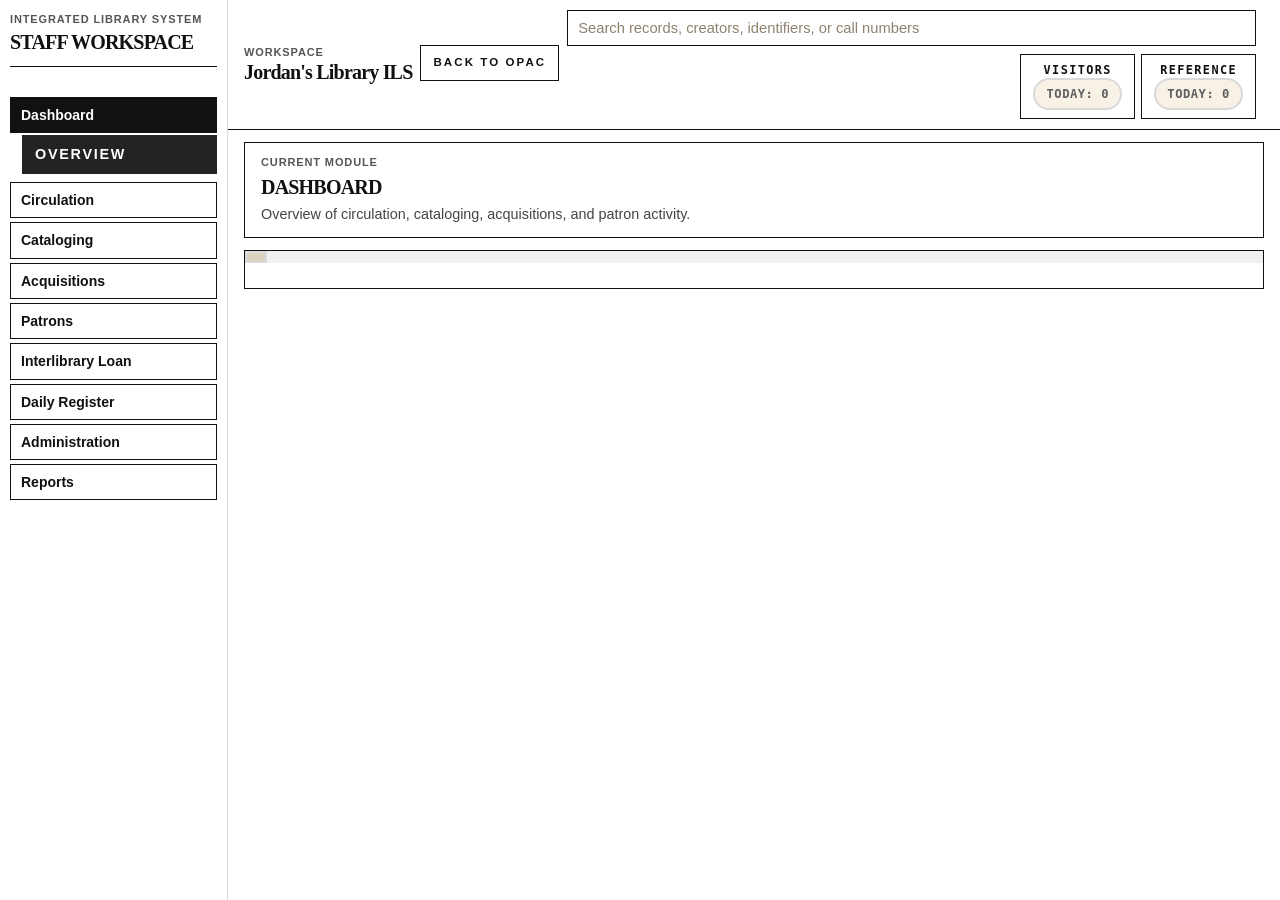
==== commit ceaea1b1: "Redesign ILS layout with compact restrained workspace UI" ====
--- a/ils.html
+++ b/ils.html
@@ -9,10 +9,9 @@
   <body class="ils-body">
     <div class="ils-app-shell">
       <aside class="ils-sidebar" aria-label="Primary navigation">
-        <div class="ils-sidebar-brand panel-card">
+        <div class="ils-sidebar-brand">
           <p class="ils-brand-kicker">Integrated Library System</p>
           <h1 class="ils-brand-title">Staff Workspace</h1>
-          <p class="ils-brand-copy">Operational navigation for circulation, cataloging, patron accounts, acquisitions, and reporting.</p>
         </div>
 
         <nav class="ils-sidebar-nav" aria-label="Primary ILS sections">
@@ -29,32 +28,32 @@
       </aside>
 
       <div class="ils-main-shell">
-        <header class="ils-toolbar panel-card">
-          <div class="ils-toolbar-title-group">
-            <p class="ils-toolbar-label">Workspace</p>
-            <h2 class="ils-toolbar-title">Jordan's Library ILS</h2>
-          </div>
-
-          <div class="ils-toolbar-search ils-toolbar-search-hero">
+        <header class="ils-toolbar">
+          <div class="ils-toolbar-main">
+            <div class="ils-toolbar-title-group">
+              <p class="ils-toolbar-label">Workspace</p>
+              <h2 class="ils-toolbar-title">Jordan's Library ILS</h2>
+            </div>
+            <a class="ils-opac-link" href="./opac.html">Back to OPAC</a>
+          </div>
+          <div class="ils-toolbar-utility">
+            <div class="ils-toolbar-search">
             <label class="sr-only" for="searchInput">Search records</label>
             <input id="searchInput" type="search" placeholder="Search records, creators, identifiers, or call numbers" autocomplete="off" />
             <div id="searchResultsPopover" class="search-popover hidden" role="listbox" aria-label="Matching records"></div>
-          </div>
-
-          <div class="ils-toolbar-actions">
-            <a class="ils-opac-link" href="./opac.html">Back to OPAC</a>
+            </div>
             <div class="header-quick-counters" aria-label="Service desk counters">
               <button id="visitorCounterBtn" class="button quick-counter-btn" type="button">
-                <span>Visitor Count</span>
+                <span>Visitors</span>
                 <span id="visitorCounterTotal" class="quick-counter-total">Today: 0</span>
               </button>
               <button id="referenceCounterBtn" class="button quick-counter-btn quick-counter-reference" type="button">
-                <span>Reference Questions</span>
+                <span>Reference</span>
                 <span id="referenceCounterTotal" class="quick-counter-total">Today: 0</span>
               </button>
-              <p id="headerCounterFeedback" class="quick-counter-feedback" aria-live="polite"></p>
-            </div>
-          </div>
+            </div>
+          </div>
+          <p id="headerCounterFeedback" class="quick-counter-feedback" aria-live="polite"></p>
         </header>
 
         <main class="ils-content">
@@ -722,7 +721,7 @@
                   <div class="form-grid">
                     <label><span>Title <span class="required-indicator">*</span></span><input id="title" required /></label>
                     <label><span>Subtitle</span><input id="subtitle" /></label>
-                    <label><span>Main author / creator <span class="required-indicator">*</span></span><input id="creator" required /></label>
+                    <label><span>Main author / creator <span class="required-indicator">*</span></span><input id="creator" list="creatorAuthorityOptions" required /></label>
                     <label><span>Statement of responsibility</span><input id="statementOfResponsibility" placeholder="by, edited by, narrated by..." /></label>
                     <label class="form-grid-span"><span>Additional contributors</span><input id="contributors" placeholder="Illustrator, editor, translator, narrator..." /></label>
                     <label><span>Format <span class="required-indicator">*</span></span><select id="format" required></select></label>
@@ -736,10 +735,10 @@
                   </div>
                   <div class="form-grid">
                     <label><span>Edition</span><input id="edition" /></label>
-                    <label><span>Publisher / label</span><input id="publisher" /></label>
+                    <label><span>Publisher / label</span><input id="publisher" list="publisherAuthorityOptions" /></label>
                     <label><span>Publication place</span><input id="publicationPlace" placeholder="City, State/Country" /></label>
                     <label><span>Publication year</span><input id="year" type="number" min="0" /></label>
-                    <label><span>Language code</span><input id="languageCode" placeholder="eng" maxlength="3" /></label>
+                    <label><span>Language code</span><input id="languageCode" list="languageAuthorityOptions" placeholder="eng" maxlength="3" /></label>
                   </div>
                 </section>
 
@@ -773,7 +772,7 @@
                     <h4>5. Series</h4>
                   </div>
                   <div class="form-grid">
-                    <label><span>Series name</span><input id="seriesName" /></label>
+                    <label><span>Series name</span><input id="seriesName" list="seriesAuthorityOptions" /></label>
                     <label><span>Series number</span><input id="seriesNumber" /></label>
                   </div>
                 </section>
@@ -783,13 +782,19 @@
                     <h4>6. Subjects / Access</h4>
                   </div>
                   <div class="form-grid">
-                    <label class="form-grid-span"><span>Subjects</span><input id="subjects" placeholder="Comma-separated authorized or local headings" /></label>
+                    <label class="form-grid-span"><span>Subjects</span><input id="subjects" list="subjectsAuthorityOptions" placeholder="Comma-separated authorized or local headings" /></label>
                     <label><span>Genres</span><select id="genres" multiple size="6"></select></label>
                     <label><span>Custom genre</span><input id="genre" placeholder="Optional local genre term" /></label>
-                    <label><span>Audience</span><input id="audience" placeholder="Juvenile, Adult, Teen..." /></label>
+                    <label><span>Audience</span><input id="audience" list="audienceAuthorityOptions" placeholder="Juvenile, Adult, Teen..." /></label>
                     <label><span>Curated shelf</span><select id="curatedShelf"></select></label>
                   </div>
                 </section>
+                <datalist id="creatorAuthorityOptions"></datalist>
+                <datalist id="publisherAuthorityOptions"></datalist>
+                <datalist id="languageAuthorityOptions"></datalist>
+                <datalist id="seriesAuthorityOptions"></datalist>
+                <datalist id="subjectsAuthorityOptions"></datalist>
+                <datalist id="audienceAuthorityOptions"></datalist>
 
                 <section class="editor-panel cataloging-section">
                   <div class="cataloging-section-header">
--- a/ils.css
+++ b/ils.css
@@ -5805,3 +5805,174 @@
   .acquisition-summary-grid,
   .reports-category-grid { grid-template-columns: 1fr; }
 }
+
+/* ILS workspace cleanup: restrained black/white admin layout */
+.ils-body {
+  --bg: #fff;
+  --card: #fff;
+  --text: #111;
+  --muted: #5f5f5f;
+  --border: #d9d9d9;
+  background: #fff;
+  color: #111;
+  font-family: ui-sans-serif, -apple-system, BlinkMacSystemFont, "Segoe UI", Roboto, "Helvetica Neue", Arial, sans-serif;
+}
+
+.ils-body .ils-app-shell {
+  display: grid;
+  grid-template-columns: 228px minmax(0, 1fr);
+  min-height: 100vh;
+  background: #fff;
+}
+
+.ils-body .ils-sidebar {
+  position: sticky;
+  top: 0;
+  align-self: start;
+  height: 100vh;
+  overflow: auto;
+  border-right: 1px solid var(--border);
+  padding: 12px 10px;
+  background: #fff;
+}
+
+.ils-body .ils-sidebar-brand {
+  border: 1px solid var(--border);
+  border-radius: 8px;
+  padding: 10px;
+  margin-bottom: 10px;
+}
+
+.ils-body .ils-brand-title { font-size: 1rem; margin: 2px 0 0; }
+.ils-body .ils-brand-kicker { margin: 0; font-size: .67rem; letter-spacing: .08em; text-transform: uppercase; color: var(--muted); }
+.ils-body .ils-brand-copy { display: none; }
+
+.ils-body .ils-sidebar-nav { display: grid; gap: 4px; }
+.ils-body .ils-nav-item { display: grid; gap: 2px; }
+.ils-body .ils-section-btn,
+.ils-body .ils-subnav-btn {
+  width: 100%;
+  text-align: left;
+  border: 1px solid transparent;
+  border-radius: 6px;
+  min-height: 34px;
+  padding: 7px 10px;
+  background: #fff;
+  color: #111;
+  font-weight: 600;
+}
+.ils-body .ils-subnav-btn { font-weight: 500; font-size: .9rem; }
+.ils-body .ils-section-btn.is-active,
+.ils-body .ils-subnav-btn.is-active {
+  border-color: #111;
+  background: #f7f7f7;
+}
+
+.ils-body .ils-main-shell { min-width: 0; display: grid; grid-template-rows: auto 1fr; }
+.ils-body .ils-toolbar {
+  position: sticky;
+  top: 0;
+  z-index: 5;
+  display: grid;
+  gap: 8px;
+  padding: 10px 16px;
+  border-bottom: 1px solid var(--border);
+  background: #fff;
+}
+.ils-body .ils-toolbar-main { display: flex; justify-content: space-between; align-items: center; gap: 8px; }
+.ils-body .ils-toolbar-title { font-size: 1rem; margin: 0; }
+.ils-body .ils-toolbar-label { margin: 0; font-size: .72rem; text-transform: uppercase; letter-spacing: .08em; color: var(--muted); }
+.ils-body .ils-toolbar-utility { display: flex; align-items: center; gap: 8px; flex-wrap: wrap; }
+
+.ils-body .ils-toolbar-search { position: relative; width: min(560px, 100%); flex: 1; }
+.ils-body .ils-toolbar-search input,
+.ils-body input,
+.ils-body select,
+.ils-body textarea {
+  border: 1px solid var(--border);
+  border-radius: 6px;
+  min-height: 36px;
+  padding: 7px 10px;
+  font-size: .92rem;
+  background: #fff;
+}
+
+.ils-body .button {
+  min-height: 34px;
+  border-radius: 6px;
+  border: 1px solid #111;
+  background: #111;
+  color: #fff;
+  padding: 6px 10px;
+  font-weight: 600;
+  box-shadow: none;
+  transform: none;
+}
+.ils-body .button.button-secondary { background: #fff; color: #111; border-color: var(--border); }
+
+.ils-body .header-quick-counters { display: flex; gap: 6px; }
+.ils-body .quick-counter-btn { min-height: 34px; padding: 5px 8px; display: grid; gap: 1px; border-color: var(--border); }
+.ils-body .quick-counter-total { font-size: .76rem; color: var(--muted); }
+.ils-body .quick-counter-feedback { margin: 0; min-height: 0; font-size: .8rem; color: var(--muted); }
+
+.ils-body .ils-content {
+  max-width: 1180px;
+  width: 100%;
+  margin: 0 auto;
+  padding: 12px 16px 22px;
+  display: grid;
+  gap: 12px;
+}
+
+.ils-body .ils-module-header,
+.ils-body .card-like,
+.ils-body .admin-block,
+.ils-body .dashboard-tile,
+.ils-body .summary-card,
+.ils-body .report-workspace-panel {
+  border: 1px solid var(--border);
+  border-radius: 8px;
+  background: #fff;
+  box-shadow: none;
+}
+
+.ils-body .ils-module-header { padding: 10px 12px; }
+.ils-body .ils-section-title { margin: 0; font-size: 1.25rem; }
+.ils-body .ils-section-description { margin: 4px 0 0; color: var(--muted); font-size: .9rem; }
+
+.ils-body .admin-tab-panel { display: grid; gap: 10px; margin-top: 0; }
+.ils-body .panel-header h3,
+.ils-body .panel-header h4 { margin: 0; }
+.ils-body .muted { color: var(--muted); font-size: .88rem; }
+.ils-body .panel-header.compact { gap: 8px; }
+
+.ils-body .circulation-mode-banner {
+  border: 1px solid #111;
+  border-radius: 8px;
+  padding: 9px 10px !important;
+  background: #fff !important;
+}
+.ils-body .circulation-mode-banner-checkin { border-color: #666; }
+.ils-body .circulation-mode-banner-holds { border-color: var(--border); }
+.ils-body .circulation-mode-icon { display: none !important; }
+
+.ils-body .circulation-subtabs .button.is-active {
+  background: #111;
+  color: #fff;
+  border-color: #111;
+}
+
+.ils-body .table-wrap,
+.ils-body .serials-table { border: 1px solid var(--border); border-radius: 8px; overflow: hidden; background: #fff; }
+.ils-body th,
+.ils-body td {
+  border-bottom: 1px solid #ececec;
+  padding: 8px;
+  font-size: .88rem;
+}
+.ils-body th { background: #fafafa; font-weight: 600; }
+
+@media (max-width: 960px) {
+  .ils-body .ils-app-shell { grid-template-columns: 1fr; }
+  .ils-body .ils-sidebar { position: static; height: auto; border-right: 0; border-bottom: 1px solid var(--border); }
+}
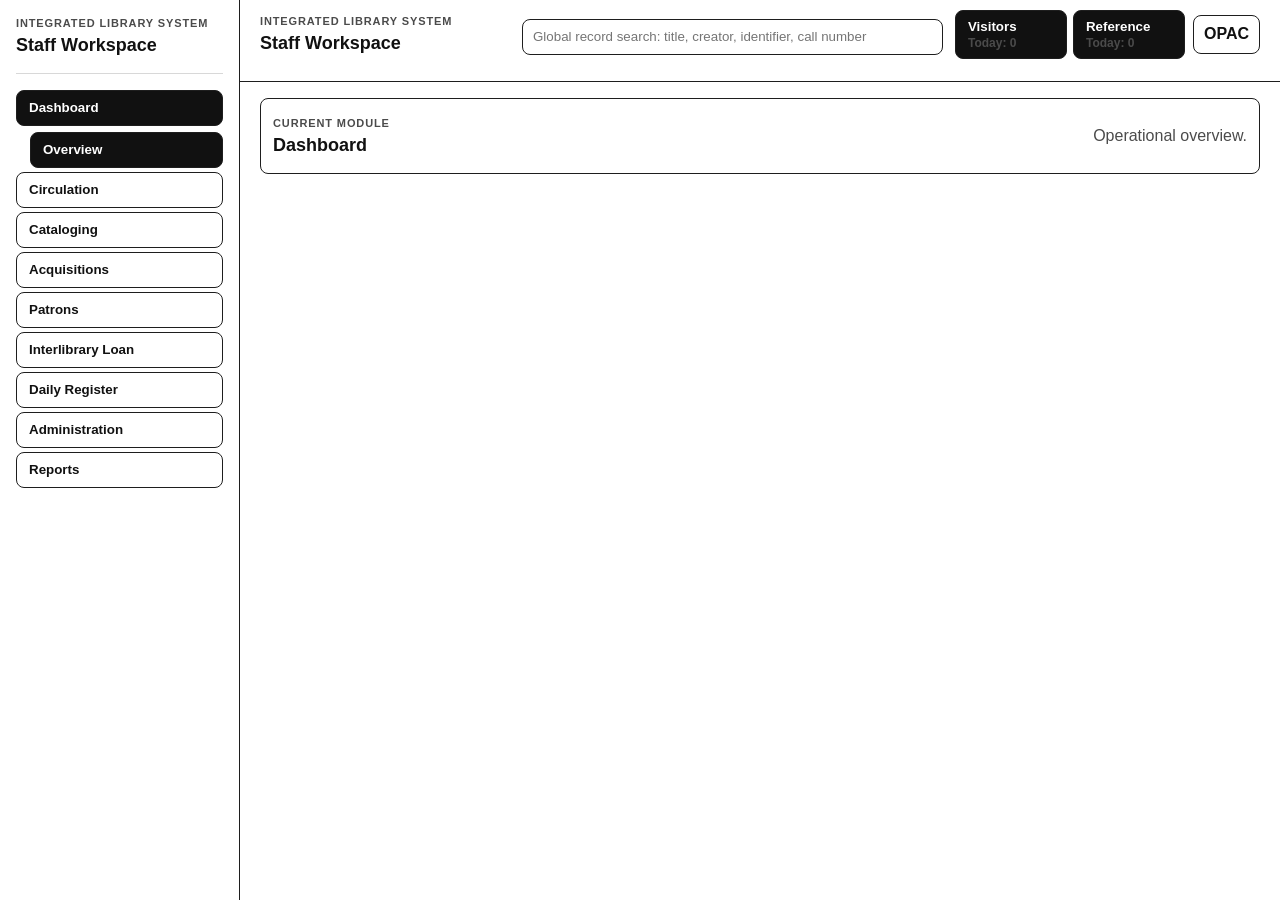
==== commit 31c7999a: "Redesign ILS shell and unify admin interface styling" ====
--- a/ils.html
+++ b/ils.html
@@ -29,19 +29,16 @@
 
       <div class="ils-main-shell">
         <header class="ils-toolbar">
-          <div class="ils-toolbar-main">
-            <div class="ils-toolbar-title-group">
-              <p class="ils-toolbar-label">Workspace</p>
-              <h2 class="ils-toolbar-title">Jordan's Library ILS</h2>
-            </div>
-            <a class="ils-opac-link" href="./opac.html">Back to OPAC</a>
+          <div class="ils-toolbar-title-group">
+            <p class="ils-toolbar-label">Integrated Library System</p>
+            <h2 class="ils-toolbar-title">Staff Workspace</h2>
+          </div>
+          <div class="ils-toolbar-search">
+            <label class="sr-only" for="searchInput">Search records</label>
+            <input id="searchInput" type="search" placeholder="Global record search: title, creator, identifier, call number" autocomplete="off" />
+            <div id="searchResultsPopover" class="search-popover hidden" role="listbox" aria-label="Matching records"></div>
           </div>
           <div class="ils-toolbar-utility">
-            <div class="ils-toolbar-search">
-            <label class="sr-only" for="searchInput">Search records</label>
-            <input id="searchInput" type="search" placeholder="Search records, creators, identifiers, or call numbers" autocomplete="off" />
-            <div id="searchResultsPopover" class="search-popover hidden" role="listbox" aria-label="Matching records"></div>
-            </div>
             <div class="header-quick-counters" aria-label="Service desk counters">
               <button id="visitorCounterBtn" class="button quick-counter-btn" type="button">
                 <span>Visitors</span>
@@ -52,6 +49,7 @@
                 <span id="referenceCounterTotal" class="quick-counter-total">Today: 0</span>
               </button>
             </div>
+            <a class="ils-opac-link" href="./opac.html">OPAC</a>
           </div>
           <p id="headerCounterFeedback" class="quick-counter-feedback" aria-live="polite"></p>
         </header>
--- a/ils.css
+++ b/ils.css
@@ -1,5978 +1,410 @@
 :root {
-  --bg: #f5f5f5;
-  --card: #ffffff;
-  --text: #111111;
-  --muted: #4f4f4f;
-  --accent: #111111;
-  --accent-2: #111111;
-  --accent-3: #444444;
-  --border: #1f1f1f;
-  --danger: #7a0000;
-  --shadow: none;
-}
+  --ils-bg: #fff;
+  --ils-surface: #f6f6f6;
+  --ils-surface-2: #f2f2f2;
+  --ils-text: #111;
+  --ils-muted: #4b4b4b;
+  --ils-border: #1e1e1e;
+  --ils-border-soft: #d8d8d8;
+  --ils-accent: #1849d6;
+  --ils-danger: #b42318;
+  --ils-radius: 8px;
+  --ils-space-1: 4px;
+  --ils-space-2: 8px;
+  --ils-space-3: 12px;
+  --ils-space-4: 16px;
+  --ils-space-5: 20px;
+  --ils-space-6: 24px;
+  --ils-space-7: 32px;
+}
+
 * { box-sizing: border-box; }
-body {
+
+.ils-body {
   margin: 0;
-  background: var(--bg);
-  color: var(--text);
-  font-family: "Inter", "Avenir Next", "Helvetica Neue", system-ui, sans-serif;
-  line-height: 1.45;
-  overflow-x: hidden;
-}
-.site-header {
-  display: flex;
-  justify-content: space-between;
-  gap: 1rem;
-  align-items: start;
-  padding: 1rem 1.25rem .9rem;
-  border-bottom: 1px solid var(--border);
-  background: #fff;
-}
-.eyebrow { margin: 0; letter-spacing: .16em; text-transform: uppercase; font-size: .72rem; color: var(--accent); font-weight: 700; }
-h1 { margin: .3rem 0; font-size: clamp(1.7rem, 3vw, 2.7rem); letter-spacing: -.02em; }
-.header-actions { display: flex; gap: .5rem; flex-wrap: wrap; }
-.layout { max-width: 1320px; margin: .7rem auto 2rem; padding: 0 1rem; display: grid; gap: .85rem; }
-.card {
-  background: var(--card);
-  border: 1px solid var(--border);
-  border-radius: 20px;
-  padding: 1rem;
-  box-shadow: var(--shadow);
-}
-.section-header, .admin-header { display: flex; justify-content: space-between; gap: 1rem; align-items: start; flex-wrap: wrap; }
-.stats { display: flex; gap: .6rem; flex-wrap: wrap; font-size: .88rem; color: var(--muted); }
-.stats span { background: #f8f1ff; border: 1px solid var(--border); border-radius: 999px; padding: .2rem .55rem; }
-
-.search-shell { display: grid; grid-template-columns: minmax(0, 1.35fr) minmax(250px, .65fr); gap: .8rem; align-items: start; }
-.search-column { display: grid; gap: .8rem; align-content: start; }
-.search-main {
-  background: #fff;
-  border: 1px solid var(--border);
-  border-radius: 16px;
-  padding: .85rem;
-}
-.search-main input[type="search"] { width: 100%; }
-.toolbar { display: flex; justify-content: space-between; align-items: end; gap: .6rem; margin-top: .5rem; }
-.advanced-grid { margin-top: .65rem; display: grid; grid-template-columns: repeat(auto-fill,minmax(190px,1fr)); gap: .55rem; }
-.facets {
-  border: 1px solid var(--border);
-  border-radius: 16px;
-  padding: .8rem;
-  background: #fff;
-}
-.facets h3 { margin: .1rem 0 .4rem; font-size: 1rem; letter-spacing: .03em; }
-
-.search-results-shell {
-  width: 100%;
-  margin-top: 0;
-}
-
-input, select, textarea {
-  width: 100%;
-  border: 1px solid #1f1f1f;
-  border-radius: 12px;
-  padding: .62rem .74rem;
-  margin-top: .25rem;
-  background: #fff;
-}
-.button {
-  border: 0;
-  border-radius: 999px;
+  background: var(--ils-bg);
+  color: var(--ils-text);
+  font-family: "Inter", "Helvetica Neue", Arial, sans-serif;
+  line-height: 1.4;
+}
+
+.ils-body .hidden,
+.ils-body .sr-only { display: none !important; }
+
+.ils-body .ils-app-shell {
+  min-height: 100vh;
+  display: grid;
+  grid-template-columns: 240px minmax(0, 1fr);
+}
+
+.ils-body .ils-sidebar {
+  position: sticky;
+  top: 0;
+  height: 100vh;
+  border-right: 1px solid var(--ils-border);
+  padding: var(--ils-space-4);
+  background: #fff;
+  overflow: auto;
+}
+
+.ils-body .ils-sidebar-brand {
+  padding-bottom: var(--ils-space-4);
+  border-bottom: 1px solid var(--ils-border-soft);
+  margin-bottom: var(--ils-space-4);
+}
+
+.ils-body .ils-brand-kicker,
+.ils-body .ils-toolbar-label,
+.ils-body .ils-module-kicker,
+.ils-body .dashboard-label {
+  margin: 0;
+  font-size: 11px;
+  text-transform: uppercase;
+  letter-spacing: .08em;
+  color: var(--ils-muted);
+  font-weight: 600;
+}
+
+.ils-body .ils-brand-title,
+.ils-body .ils-toolbar-title,
+.ils-body .ils-section-title {
+  margin: 4px 0 0;
+  font-size: 18px;
+  line-height: 1.2;
+}
+
+.ils-body .ils-sidebar-nav,
+.ils-body .ils-nav-item,
+.ils-body .ils-subnav {
+  display: grid;
+  gap: 4px;
+}
+
+.ils-body .ils-subnav { padding-left: 14px; margin-top: 2px; }
+
+.ils-body .button,
+.ils-body .ils-section-btn,
+.ils-body .ils-subnav-btn {
+  appearance: none;
+  border: 1px solid var(--ils-border);
+  border-radius: var(--ils-radius);
+  min-height: 36px;
+  padding: 8px 12px;
   background: #111;
   color: #fff;
-  padding: .62rem 1rem;
+  font-weight: 600;
   cursor: pointer;
-  font-weight: 700;
-  transition: transform .2s ease, box-shadow .2s ease;
-}
-.button:hover { transform: translateY(-1px); box-shadow: none; }
-.button:focus-visible, input:focus-visible, select:focus-visible, textarea:focus-visible { outline: 2px solid #6b2cff; outline-offset: 1px; }
-.button-secondary { background: #fff; color: #111; border: 1px solid #111; }
-.button:disabled { opacity: .5; cursor: not-allowed; transform: none; box-shadow: none; }
-
-.results-list { display: grid; gap: .95rem; margin-top: 0; }
-.record-card {
-  border: 1px solid var(--border);
-  border-radius: 16px;
-  padding: .85rem;
-  display: grid;
-  grid-template-columns: 128px 1fr;
-  gap: .95rem;
-  background: #fff;
-  transition: transform .2s ease, box-shadow .2s ease;
-}
-.record-card:hover { transform: translateY(-2px); box-shadow: 0 14px 24px rgba(53, 26, 89, 0.12); }
-.cover { width: 128px; height: 186px; object-fit: cover; object-position: center; border-radius: 10px; background: #f0e9f9; border: 1px solid #e8dcf5; flex: 0 0 128px; overflow: hidden; }
-.record-topline { display: flex; gap: .45rem; flex-wrap: wrap; }
-.badge { font-size: .72rem; padding: .22rem .5rem; border-radius: 999px; font-weight: 700; letter-spacing: .02em; }
-.badge-format { color: #fff; }
-.badge-format[data-format="book"], .badge-format:not([data-format]) { background: #111; }
-.badge-format[data-format="vinyl"] { background: #444; }
-.badge-format[data-format="board-game"] { background: #666; }
-.badge-format[data-format="other"] { background: #5d6272; }
-.badge-status { background: #f2f2f2; color: #111; }
-.badge-status[data-status="on-order"] { background: #e8e8e8; color: #111; }
-.record-card.status-on-order, .wall-item.status-on-order, .availability-card.status-on-order { background: #fafafa; border-color: #444; }
-.record-card.status-on-loan, .wall-item.status-on-loan, .availability-card.status-on-loan { background: #f0f0f0; border-color: #111; }
-.badge-status[data-status="on-loan"] { background: #dcdcdc; color: #111; }
-.record-title { margin: .22rem 0; font-size: 1.18rem; line-height: 1.2; }
-.record-meta, .record-location, .record-subjects, .muted { margin: .22rem 0; color: var(--muted); }
-.subject-link {
-  border: 1px solid #e2d4f0;
-  background: #fff;
-  border-radius: 999px;
-  padding: .12rem .55rem;
-  font-size: .74rem;
-  cursor: pointer;
-}
-.pagination-row { margin-top: .75rem; }
-.empty-state { border: 1px dashed #666; border-radius: 12px; padding: .95rem; color: var(--muted); background: #fff; }
-
-.arrivals { margin-bottom: .9rem; border: 1px solid var(--border); border-radius: 16px; padding: .85rem; background: linear-gradient(180deg, #fff, #fbf6ff); }
-.arrivals-header { display: flex; justify-content: space-between; align-items: center; }
-.arrivals-controls { display: flex; gap: .4rem; }
-.cover-scroller { display: grid; grid-template-columns: repeat(5, minmax(0, 1fr)); gap: .65rem; margin-top: .6rem; }
-.arrival-item { border: 1px solid #e2d4f0; border-radius: 11px; padding: .35rem; background: #fff; text-align: left; cursor: pointer; transition: transform .2s ease, box-shadow .2s ease; }
-.arrival-item:hover { transform: translateY(-2px); box-shadow: 0 10px 20px rgba(47, 20, 79, 0.14); }
-.arrival-cover { width: 100%; aspect-ratio: 3/4; object-fit: cover; object-position: center; border-radius: 8px; background: #f3ecfb; }
-.arrival-title { display: block; margin-top: .3rem; font-size: .8rem; }
-
-.catalog-form fieldset { border: 1px solid var(--border); border-radius: 12px; padding: .7rem; margin: 0 0 .8rem; }
-
-.catalog-form-layout {
-  display: grid;
-  grid-template-columns: minmax(0, 1.25fr) minmax(0, 1fr);
-  gap: .8rem;
-  align-items: start;
-}
-
-.form-grid { display: grid; grid-template-columns: repeat(auto-fill,minmax(210px,1fr)); gap: .65rem; }
-.actions { display: flex; gap: .5rem; }
-.warning { color: #975f00; min-height: 1.2em; }
-.status-message { min-height: 1.1em; color: #2f5f18; }
-.admin-buttons { display: flex; gap: .5rem; flex-wrap: wrap; }
-.file-label { display: inline-flex; align-items: center; }
-.admin-tools { display: flex; gap: .5rem; margin: .8rem 0; flex-wrap: wrap; }
-table { width: 100%; border-collapse: collapse; }
-th, td { border-bottom: 1px solid var(--border); padding: .5rem; text-align: left; vertical-align: top; }
-.row-actions { display: flex; gap: .35rem; flex-wrap: wrap; }
-
-.modal { position: fixed; inset: 0; background: rgba(17, 8, 27, .52); display: grid; place-items: center; padding: 1rem; z-index: 12; }
-.modal-content { width: min(1180px,100%); max-height: 92vh; overflow: auto; border: none; border-radius: 18px; background: #fff; padding: 1rem; }
-.record-details-header { display: flex; justify-content: space-between; gap: .5rem; align-items: center; }
-.record-detail-actions { display: flex; gap: .4rem; }
-.opac-record-layout { display: grid; gap: 1rem; }
-.record-columns {
-  display: grid;
-  grid-template-columns: minmax(180px, 230px) minmax(0, 1fr) minmax(180px, 230px);
-  gap: 1rem;
-  align-items: start;
-}
-.record-image-column,
-.record-main-column,
-.record-availability-column { min-width: 0; }
-.details-cover {
-  width: 100%;
-  height: auto;
-  max-height: 360px;
-  object-fit: contain;
-  border-radius: 12px;
-  background: #f0e9f9;
-}
-.availability-card {
-  border: 1px solid var(--border);
-  border-radius: 12px;
-  padding: .75rem;
-  background: linear-gradient(180deg, #fff, #fbf6ff);
-}
-.availability-card h5 { margin: 0 0 .4rem; }
-.availability-card p { margin: .2rem 0; color: #4b395e; font-size: .94rem; }
-.metadata-grid {
-  display: grid;
-  grid-template-columns: 160px 1fr;
-  gap: .4rem .75rem;
-  margin: .65rem 0 0;
-}
-.metadata-grid dt { font-weight: 700; color: #3c2557; }
-.metadata-grid dd { margin: 0; }
-.detail-section {
-  border-top: 1px solid var(--border);
-  padding-top: .75rem;
-}
-.detail-section h5 { margin: 0 0 .4rem; }
-.subject-pills { display: flex; flex-wrap: wrap; gap: .4rem; }
-.subject-pill {
-  border: 1px solid #dfd0f0;
-  border-radius: 999px;
-  background: #fbf7ff;
-  padding: .2rem .65rem;
-  font-size: .82rem;
-  color: #4f3e62;
-}
-.nearby-section { padding-bottom: .2rem; }
-.nearby-spines {
-  display: flex;
-  gap: .55rem;
-  max-width: 50%;
-  overflow-x: auto;
-  padding-bottom: .2rem;
-}
-.book-spine {
-  border: 1px solid #d8c7ea;
-  border-radius: 8px;
-  padding: .45rem .35rem;
-  background: linear-gradient(180deg, #fcf8ff, #f2e9ff);
-  min-height: 164px;
-  width: var(--spine-width, 56px);
-  flex: 0 0 var(--spine-width, 56px);
-  display: flex;
-  flex-direction: column;
-  justify-content: space-between;
+  text-align: left;
+}
+
+.ils-body .button-secondary,
+.ils-body .ils-section-btn,
+.ils-body .ils-subnav-btn,
+.ils-body .dashboard-action-button {
+  background: #fff;
+  color: var(--ils-text);
+}
+
+.ils-body .button-primary,
+.ils-body .ils-section-btn.is-active,
+.ils-body .ils-subnav-btn.is-active,
+.ils-body .circulation-tab-btn.is-active,
+.ils-body .acquisition-stage-btn.is-active {
+  background: #111;
+  color: #fff;
+}
+
+.ils-body button:focus-visible,
+.ils-body input:focus-visible,
+.ils-body select:focus-visible,
+.ils-body textarea:focus-visible,
+.ils-body .search-result-item.is-active {
+  outline: 2px solid var(--ils-accent);
+  outline-offset: 1px;
+}
+
+.ils-body .ils-main-shell {
+  min-width: 0;
+  display: grid;
+  grid-template-rows: auto 1fr;
+}
+
+.ils-body .ils-toolbar {
+  position: sticky;
+  top: 0;
+  z-index: 10;
+  display: grid;
+  grid-template-columns: minmax(180px, 250px) minmax(300px, 1fr) auto;
+  gap: var(--ils-space-3);
   align-items: center;
-  cursor: pointer;
-  transition: transform .18s ease, box-shadow .18s ease, border-color .18s ease;
-}
-.book-spine.selected {
-  border-color: #ff4fa3;
-  background: linear-gradient(180deg, #ffe7f5, #ffd2ea);
-  box-shadow: 0 10px 18px rgba(255, 79, 163, .24);
-}
-.book-spine:hover { border-color: #8f2bff; transform: translateY(-1px) translateX(-4px); box-shadow: 0 10px 16px rgba(53, 26, 89, 0.12); z-index: 2; }
-.spine-title { font-size: .78rem; color: #644f79; writing-mode: vertical-rl; text-orientation: mixed; transform: rotate(180deg); line-height: 1.2; display: flex; gap: .45rem; white-space: nowrap; }
-.spine-title > span { display: block; overflow: hidden; text-overflow: ellipsis; max-height: 100%; }
-.spine-call { font-weight: 700; font-size: .72rem; color: #41275f; writing-mode: horizontal-tb; transform: none; text-align: center; }
-.error { color: var(--danger); }
-.hidden, .sr-only { display: none !important; }
-
-@media (max-width: 1024px) {
-  .cover-scroller { grid-template-columns: repeat(3, minmax(0, 1fr)); }
-  .donations-workspace-grid { grid-template-columns:1fr; }
-}
-
-@media (max-width: 900px) {
-  .search-shell { grid-template-columns: 1fr; }
-  .search-results-shell, .empty-state { width: 100%; }
-  .toolbar { flex-direction: column; align-items: stretch; }
-  .record-columns { grid-template-columns: minmax(150px, 210px) minmax(0, 1fr) minmax(150px, 210px); }
-  .details-cover { max-width: 240px; max-height: 330px; }
-  .metadata-grid { grid-template-columns: 1fr; }
-  .nearby-spines { max-width: 100%; }
-  .cover-scroller { grid-template-columns: repeat(2, minmax(0, 1fr)); }
-}
-
-@media (max-width: 760px) {
-  .record-columns { grid-template-columns: 1fr; }
-  .nearby-spines { max-width: 100%; }
-  .catalog-form-layout { grid-template-columns: 1fr; }
-}
-
-@media (max-width: 620px) {
-  .nearby-spines { max-width: 100%; }
-}
-
-@media print {
-  body { background: #fff; }
-  .site-header, .search-shell, .arrivals, #adminSection, .record-detail-actions { display: none !important; }
-  .modal { position: static; background: none; }
-  .modal-content { box-shadow: none; border: 1px solid #999; }
-  body.notice-print-window .row-actions,
-  body.notice-print-window textarea,
-  body.notice-print-window label span { display:none !important; }
-}
-
-.catalog-tab-bar {
-  width: 100%;
-  border-top: 1px solid var(--border);
-  border-bottom: 1px solid var(--border);
-  background: #fff;
-  padding: .6rem 1rem;
-}
-
-.public-nav {
-  display:flex;
-  gap:.45rem;
-  flex-wrap:wrap;
-  max-width: 1320px;
-  margin: 0 auto;
-}
-.view-panel { width: 100%; }
-.results-summary, .results-list, .pagination-row { width: 100%; }
-.empty-state { width: min(100%, calc((100% - .8rem) * 1.35 / 2)); margin-top: .5rem; }
-.search-shell { margin: 0; }
-.facets { padding-left: 1rem; }
-.arrivals { margin-left: 0; margin-right: 0; }
-.arrival-cover { object-fit: cover; background:#f6efff; }
-.suggestions { border:1px solid var(--border); border-radius:10px; margin-top:.2rem; background:#fff; display:grid; gap:.2rem; padding:.3rem; }
-.suggestion-item { border:1px solid #1f1f1f; background:#fff; text-align:left; padding:.45rem .55rem; border-radius:8px; cursor:pointer; }
-.did-you-mean { margin:.35rem 0 0; }
-.inline-details { margin:.45rem 0; border-top:1px dashed var(--border); padding-top:.4rem; }
-mark { background:#e6e6e6; color:inherit; padding:0 .15em; border-radius:3px; }
-.cover-wall { display:grid; grid-template-columns:repeat(auto-fill,minmax(120px,1fr)); gap:.7rem; }
-.wall-item { border:1px solid var(--border); background:#fff; border-radius:10px; padding:.35rem; text-align:left; cursor:pointer; }
-.wall-item img { width:100%; aspect-ratio: 2 / 3; object-fit: cover; object-position: center; background:#f3ecfb; border-radius:8px; display:block; }
-.wall-item span { display:block; font-size:.78rem; margin-top:.3rem; }
-.wall-item.stacked { transform: translateX(6px) rotate(-1deg); }
-.stats-page p { margin:.45rem 0; }
-.location-list { list-style:none; padding:0; margin:0; display:grid; gap:.35rem; }
-.location-list li { display:flex; justify-content:space-between; align-items:center; border:1px solid var(--border); border-radius:10px; padding:.35rem .55rem; }
-.checkout-queue-item { display:flex; justify-content:space-between; gap:.75rem; align-items:flex-start; padding:.85rem 0; border-bottom:1px solid var(--border); }
-.checkout-queue-item:last-child { border-bottom:0; padding-bottom:0; }
-.checkout-queue-main { display:flex; align-items:flex-start; gap:.65rem; min-width:0; flex:1 1 auto; }
-.checkout-queue-copy { display:grid; gap:.25rem; min-width:0; }
-.checkout-inline-due-date { display:grid; gap:.2rem; min-width:150px; }
-.checkout-inline-due-date span { font-size:.72rem; color:var(--muted); }
-.checkout-inline-due-date input { min-width:0; padding:.45rem .55rem; font-size:.86rem; }
-.checkout-queue-actions { flex:0 0 auto; }
-.checkout-thumb { width: 42px; height: 58px; object-fit: contain; border-radius: 6px; background:#f3ecfb; border:1px solid var(--border); flex:0 0 auto; }
-
-
-
-.admin-tab-nav { display:flex; gap:.45rem; flex-wrap:wrap; margin:.75rem 0 .25rem; }
-.admin-tab-btn.is-active { background:#e4d7f8; }
-.ils-shell-grid { display:grid; grid-template-columns: 320px minmax(0, 1fr); gap: 1.1rem; align-items:start; }
-.ils-navigation {
-  position: sticky;
-  top: 1rem;
-  width: 320px;
-  max-width: 320px;
-  max-height: calc(100vh - 2rem);
-  overflow-y: auto;
-  padding: .8rem;
-  border: 1px solid var(--border);
-  border-radius: 18px;
-  background: #fff;
-}
-.ils-nav-block + .ils-nav-block { margin-top: .75rem; padding-top: .75rem; border-top: 1px solid var(--border); }
-.ils-top-nav { display:grid; gap: .3rem; }
-.ils-nav-item { display:grid; gap: .22rem; }
-.ils-subnav { display:grid; gap: .18rem; padding-left: .85rem; }
-.ils-top-nav .button, .ils-subnav .button { justify-content: flex-start; text-align:left; }
-.ils-section-btn {
-  width: 100%;
-  padding: .58rem .85rem;
-  font-size: .95rem;
-  font-weight: 700;
-}
-.ils-section-btn.is-active {
-  background: #e4d7f8;
-  border-color: #b99fee;
-}
-.ils-subnav-btn {
-  width: 100%;
-  padding: .38rem .72rem;
-  font-size: .82rem;
+  padding: 10px var(--ils-space-5);
+  border-bottom: 1px solid var(--ils-border);
+  background: #fff;
+}
+
+.ils-body .ils-toolbar-search { position: relative; }
+.ils-body .ils-toolbar-utility { display: flex; align-items: center; gap: 8px; }
+
+.ils-body .ils-opac-link {
+  border: 1px solid var(--ils-border);
+  border-radius: var(--ils-radius);
+  padding: 7px 10px;
+  text-decoration: none;
+  color: var(--ils-text);
   font-weight: 600;
-  border-radius: 999px;
-  opacity: .92;
-}
-.ils-subnav-btn.is-active {
-  background: #f0e7ff;
-  border-color: #ccb8f5;
-}
-.ils-section-title { margin: 0 0 .2rem; }
-.ils-section-description { margin: 0; }
-.ils-main-column { min-width: 0; display:grid; gap: 1rem; }
-.ils-main-header {
-  display:flex;
-  justify-content: space-between;
-  align-items: flex-start;
-  gap: 1rem;
-  flex-wrap: wrap;
-}
-.utilities-grid { display:grid; grid-template-columns: repeat(auto-fit, minmax(280px, 1fr)); gap: 1rem; }
-.managed-panel { display:grid; gap: .75rem; align-content:start; }
-.managed-list { gap: .55rem; }
-.managed-item { display:grid; gap: .6rem; border:1px solid var(--border); border-radius:14px; padding:.75rem; background:#fcf9ff; }
-.managed-item-main, .managed-item-actions, .managed-inline-edit { display:flex; gap:.55rem; justify-content:space-between; align-items:center; flex-wrap:wrap; }
-.managed-empty { border:1px dashed var(--border); border-radius:12px; padding:.85rem; color:var(--muted); background:#fcf9ff; }
-.managed-message { min-height: 1.25rem; margin: 0; }
-.patrons-shell { display:grid; gap: 1rem; }
-.patron-search-card, .patron-detail-card { display:grid; gap:.9rem; }
-.patron-search-header { align-items:flex-start; }
-.patron-search-toolbar { display:flex; gap:.85rem; align-items:flex-start; flex-wrap:wrap; }
-.patron-search-field { position:relative; flex:1 1 420px; min-width:min(100%, 320px); }
-.patron-search-input { width:100%; font-size:1.1rem; padding:1rem 1.1rem; border-radius:18px; border:1px solid var(--border); background:#fff; box-shadow:0 10px 24px rgba(61, 31, 102, .06); }
-.patron-search-results { position:absolute; top:calc(100% + .45rem); left:0; right:0; z-index:8; border:1px solid var(--border); border-radius:18px; background:#fff; box-shadow:0 20px 40px rgba(36,18,58,.12); padding:.35rem; display:grid; gap:.2rem; max-height:320px; overflow:auto; }
-.patron-search-result { width:100%; border:0; background:transparent; border-radius:14px; padding:.8rem .9rem; text-align:left; display:grid; gap:.15rem; cursor:pointer; }
-.patron-search-result:hover, .patron-search-result:focus-visible, .patron-search-result.is-active { background:#f6efff; outline:none; }
-.patron-search-result strong { font-size:1rem; }
-.patron-search-result span { color:var(--muted); font-size:.92rem; }
-.patron-detail-panel { display:grid; gap: .9rem; }
-.patron-account-top, .patron-account-actions, .patron-account-contact-row { display:flex; gap:.75rem; justify-content:space-between; flex-wrap:wrap; }
-.patron-account-status { display:inline-flex; align-items:center; gap:.4rem; font-size:.95rem; }
-.patron-account-title { margin:0; font-size:clamp(1.65rem, 3vw, 2.35rem); }
-.patron-account-card { display:grid; gap:.2rem; }
-.patron-account-card-number { font-weight:700; font-size:1rem; }
-.patron-summary-chip, .detail-card { border:1px solid var(--border); border-radius:14px; padding:.75rem; background:#fcf9ff; min-width:120px; display:grid; gap:.2rem; }
-.patron-account-actions { border-top:1px solid var(--border); padding-top:.85rem; }
-.patron-account-actions .button { min-width:120px; }
-.patron-detail-grid { display:grid; grid-template-columns: repeat(auto-fit, minmax(180px, 1fr)); gap:.65rem; }
-.patron-detail-address { padding:.85rem 1rem; border:1px solid var(--border); border-radius:16px; background:#fcf9ff; }
-.patron-modal-body { display:grid; gap:1rem; }
-.patron-modal-section { display:grid; gap:.75rem; }
-.patron-modal-list { list-style:none; padding:0; margin:0; display:grid; gap:.65rem; }
-.patron-modal-list li { border:1px solid var(--border); border-radius:14px; padding:.8rem .9rem; background:#fff; display:grid; gap:.15rem; }
-.patron-modal-list-header { display:flex; justify-content:space-between; gap:.75rem; align-items:flex-start; flex-wrap:wrap; }
-.patron-fee-entry { display:grid; gap:.55rem; }
-.patron-fee-actions, .patron-editor-actions { display:flex; gap:.5rem; flex-wrap:wrap; justify-content:flex-end; }
-.patron-editor-modal-content { width:min(920px, 100%); }
-.patron-account-modal-content { width:min(980px, 100%); }
-.register-transactions-modal-content { width:min(1120px, 100%); }
-.register-transactions-modal-body { display:grid; gap:.75rem; }
-.detail-label { color:var(--muted); font-size:.82rem; text-transform:uppercase; letter-spacing:.05em; }
-.patron-activity-list { list-style:none; padding:0; margin:0; display:grid; gap:.55rem; }
-.patron-activity-list li { border:1px solid var(--border); border-radius:12px; padding:.65rem .75rem; background:#fff; display:grid; gap:.15rem; }
-.text-button { background:none; border:0; padding:0; color:#5d2fd6; font:inherit; font-weight:700; cursor:pointer; }
-.is-selected-row { background:#faf4ff; }
-.patron-form-grid { display:grid; grid-template-columns: repeat(auto-fit, minmax(180px, 1fr)); gap:.7rem; }
-.patron-notices-shell,
-.patron-notices-results-card,
-.patron-notices-preview-card,
-.patron-notices-history-card,
-.patron-notices-templates-card { display:grid; gap:1rem; }
-.patron-notices-filter-grid { display:grid; grid-template-columns:repeat(auto-fit,minmax(180px,1fr)); gap:.75rem; align-items:end; }
-.patron-notices-main-grid,
-.patron-notices-bottom-grid { display:grid; grid-template-columns:minmax(0,1.45fr) minmax(320px,.95fr); gap:1rem; align-items:start; }
-.patron-notice-results { display:grid; gap:.85rem; }
-.patron-notice-group { border:1px solid var(--border); border-radius:16px; padding:1rem; background:#fff; display:grid; gap:.75rem; }
-.patron-notice-group.is-attention { background:#fff5f5; border-color:#f1c1c1; }
-.patron-notice-group-header, .patron-notice-group-meta { display:flex; justify-content:space-between; gap:.75rem; flex-wrap:wrap; align-items:flex-start; }
-.patron-notice-template-list { display:grid; gap:.85rem; }
-.patron-notice-template-card { border:1px solid var(--border); border-radius:16px; padding:.9rem; background:#fcf9ff; display:grid; gap:.65rem; }
-.notice-print-sheet { display:grid; gap:1rem; }
-.notice-print-header, .notice-print-address { display:flex; justify-content:space-between; gap:1rem; flex-wrap:wrap; }
-.notice-print-meta { display:grid; justify-items:end; gap:.15rem; }
-.notice-history-row-pending { background:#fff8eb; }
-.summary-card-grid { display:grid; grid-template-columns:repeat(auto-fit,minmax(150px,1fr)); gap:.75rem; }
-.summary-card { border:1px solid var(--border); border-radius:14px; padding:.85rem; background:#fcf9ff; display:grid; gap:.2rem; }
-.summary-card-label { color:var(--muted); font-size:.85rem; }
-.table-wrap { overflow:auto; }
-.form-grid-span { grid-column: 1 / -1; }
-.card-like { border:1px solid var(--border); border-radius:16px; background:linear-gradient(180deg, #fff, #fbf7ff); padding:.85rem; }
-
-@media (max-width: 980px) {
-  .ils-shell-grid { grid-template-columns: 1fr; }
-  .ils-navigation {
-    position: static;
-    width: 100%;
-    max-width: none;
-    max-height: none;
-    overflow: visible;
-  }
-  .ils-main-header {
-    flex-direction: column;
-  }
-}
-@media (max-width: 720px) {
-  .patron-search-toolbar, .patron-account-top, .patron-account-actions, .patron-account-contact-row { display:grid; }
-  .patron-account-actions .button { width:100%; }
-  .patron-notices-main-grid, .patron-notices-bottom-grid { grid-template-columns:1fr; }
-}
-.admin-tab-panel { margin-top:.2rem; }
-
-.admin-block { margin-top: 1rem; padding-top: .5rem; border-top: 1px solid var(--border); }
-.admin-block h3 { margin: .2rem 0 .7rem; }
-
-.dashboard-tile-grid {
-  display: grid;
-  grid-template-columns: repeat(auto-fit, minmax(210px, 1fr));
-  gap: .9rem;
-  margin-top: .8rem;
-}
-
-.dashboard-tile {
-  min-height: 100px;
-  border: 2px solid #9fc6cf;
-  border-radius: 12px;
-  background: #f1f5f7;
-  color: #111;
-  font-size: 1.25rem;
-  font-weight: 700;
-  text-align: left;
-  padding: 1rem 1.1rem;
-  cursor: pointer;
-  transition: background .15s ease, transform .15s ease;
-}
-
-.dashboard-tile:hover,
-.dashboard-tile:focus-visible {
-  background: #e3edf1;
-  transform: translateY(-1px);
-}
-
-.circulation-actions {
-  display: grid;
-  grid-template-columns: repeat(auto-fit, minmax(260px, 1fr));
-  gap: .9rem;
-  margin-top: .8rem;
-}
-
-.circulation-box {
-  min-height: 180px;
-  border: 2px solid var(--border);
-  border-radius: 16px;
-  background: #fff;
-  display: grid;
-  place-items: center;
-  font-size: clamp(1.8rem, 3vw, 2.6rem);
-  font-weight: 800;
-  letter-spacing: .02em;
-}
-
-.circulation-check-in {
-  color: #1f7a39;
-}
-
-.circulation-check-out {
-  color: #b12020;
-}
-.top-space { margin-top: .65rem; }
-#adminSection .catalog-form { margin-top: .3rem; }
-#adminSection .admin-tools { display: grid; grid-template-columns: repeat(auto-fit, minmax(180px, 1fr)); gap: .55rem; align-items: end; }
-#adminSection .admin-tools .button { white-space: nowrap; }
-.details-cover { object-fit: contain; object-position: center; }
-
-.ils-layout {
-  max-width: 1680px;
-  grid-template-columns: 1fr;
-}
-
-.ils-layout .catalog-form-layout {
-  grid-template-columns: repeat(2, minmax(0, 1fr));
-}
-
-.ils-layout .form-grid {
-  grid-template-columns: repeat(auto-fill, minmax(180px, 1fr));
-}
-
-.simple-form {
-  display: grid;
-  gap: 0.75rem;
-}
-
-.simple-form label {
-  display: grid;
-  gap: 0.25rem;
-}
-
-.ils-toolbar-search {
-  margin-left: auto;
-  min-width: min(420px, 100%);
-  width: min(460px, 100%);
-  position: relative;
-}
-
-.ils-toolbar-search input {
-  margin-top: 0;
-}
-
-.search-popover {
-  position: absolute;
-  top: calc(100% + .35rem);
-  right: 0;
-  left: 0;
-  background: #fff;
-  border: 1px solid var(--border);
-  border-radius: 12px;
-  box-shadow: var(--shadow);
-  padding: .35rem;
-  display: grid;
-  gap: .25rem;
-  max-height: 320px;
-  overflow-y: auto;
-  z-index: 8;
-}
-
-.search-result-item {
-  border: 0;
-  background: #f8f2ff;
-  border-radius: 8px;
-  text-align: left;
-  padding: .45rem .55rem;
-  cursor: pointer;
-  display: grid;
-  gap: .1rem;
-}
-
-.search-result-item.is-active,
-.search-result-item:hover {
-  background: #eadbff;
-}
-
-.search-result-item span,
-.search-popover-empty {
-  color: var(--muted);
-  font-size: .85rem;
-  margin: 0;
-}
-
-.circulation-panel-block {
-  margin-top: .8rem;
-}
-
-.circulation-form {
-  max-width: 100%;
-}
-
-#patronsTable {
-  width: 100%;
-  border-collapse: collapse;
-}
-
-#patronsTable th,
-#patronsTable td {
-  border-bottom: 1px solid var(--border);
-  padding: 0.5rem;
-  text-align: left;
-}
-
-.cataloging-panel { gap: 1rem; }
-.cataloging-header { margin-bottom: 0; }
-.cataloging-status-cluster { display:grid; gap:.2rem; min-width:180px; text-align:right; }
-.cataloging-status-label { font-size:.8rem; text-transform:uppercase; letter-spacing:.08em; color:var(--muted); font-weight:800; }
-.record-import-bar {
-  position: sticky;
-  top: .75rem;
-  z-index: 20;
-  display:grid;
-  grid-template-columns: minmax(240px, .9fr) minmax(0, 1.3fr);
-  gap: 1rem;
-  align-items:end;
-  border: 1px solid #d7c9ec;
-  background: linear-gradient(135deg, #fff 0%, #f8f2ff 56%, #f7fbff 100%);
-}
-.record-import-bar h3 { margin:.2rem 0; }
-.record-import-bar-copy { display:grid; gap:.35rem; }
-.record-import-bar-controls {
-  display:grid;
-  grid-template-columns: minmax(0, 1fr) auto auto;
-  gap: .75rem;
-  align-items:end;
-}
-.record-import-field { min-width: 0; }
-.record-workspace {
-  display:grid;
-  gap: 1rem;
-  border: 1px solid #d7c9ec;
-  border-radius: 18px;
-  background: linear-gradient(180deg, #fff, #fdfbff);
-  padding: 1rem;
-}
-.workspace-toolbar-row {
-  display: flex;
-  flex-wrap: wrap;
-  gap: .75rem;
-  align-items: end;
-}
-.workspace-toolbar-row-secondary {
-  padding: .9rem 1rem;
-  border-radius: 16px;
-  background: #fcf9ff;
-}
-.workspace-toolbar-copy {
-  display:grid;
-  gap:.15rem;
-  margin-right:auto;
-  min-width:min(100%, 260px);
-}
-.workspace-lookup-field { min-width:min(100%, 280px); flex:1 1 280px; }
-.workspace-columns {
-  margin-top: .6rem;
-  display: grid;
-  grid-template-columns: minmax(0, 1.6fr) minmax(260px, .9fr);
-  gap: .6rem;
-}
-.workspace-main,
-.workspace-holdings {
-  border: 1px solid #cfc5db;
-  min-height: 280px;
-  padding: .5rem;
-}
-.workspace-holdings-toolbar {
-  display:grid;
-  grid-template-columns: repeat(auto-fit, minmax(180px, 1fr));
-  gap:.65rem;
-  align-items:end;
-}
-.workspace-holdings-toolbar .button { align-self:end; }
-.holdings-editor { display:grid; gap:.8rem; margin-top:.75rem; }
-.holding-row { border:1px solid var(--border); border-radius:12px; padding:.75rem; background:#faf7ff; }
-.holding-row-header { display:flex; justify-content:space-between; gap:.6rem; align-items:center; margin-bottom:.55rem; }
-.holding-meta { margin:.5rem 0 0; }
-.workspace-grid {
-  margin: .5rem 0 0;
-  display: grid;
-  grid-template-columns: 140px 1fr;
-  gap: .35rem .55rem;
-}
-.workspace-grid dt { font-weight: 700; }
-.workspace-grid dd { margin: 0; }
-.workspace-text { min-height: 4.5rem; }
-
-@media (max-width: 860px) {
-  .workspace-meta-grid,
-  .workspace-columns,
-  .workspace-grid { grid-template-columns: 1fr; }
-}
-
-@media (max-width: 900px) {
-  .record-import-bar,
-  .record-import-bar-controls { grid-template-columns: 1fr; }
-  .cataloging-status-cluster { text-align:left; }
-}
-
-.serials-form-grid {
-  grid-template-columns: repeat(auto-fit, minmax(220px, 1fr));
-  align-items: end;
-}
-
-.serials-table {
-  width: 100%;
-  border-collapse: collapse;
-  margin-top: 0.6rem;
-}
-
-.serials-table th,
-.serials-table td {
-  border-bottom: 1px solid var(--border);
-  padding: 0.5rem;
-  text-align: left;
-}
-
-
-.button-primary { background: linear-gradient(90deg, var(--accent), var(--accent-2)); color: #fff; }
-.button-secondary { background: #f5efff; color: var(--text); border: 1px solid var(--border); }
-.panel-header { display:flex; justify-content:space-between; gap:1rem; align-items:flex-start; flex-wrap:wrap; margin-bottom:1rem; }
-.panel-header.compact { margin-bottom:.75rem; }
-.card-like { background: linear-gradient(180deg, #fff, #fcf9ff); border:1px solid var(--border); border-radius:18px; padding:1rem; box-shadow: 0 8px 24px rgba(36, 18, 58, 0.08); }
-.admin-tab-panel { margin-top: .5rem; display:grid; gap:1.25rem; }
-.admin-block { margin-top: 0; padding-top: 0; border-top: 0; }
-.admin-block + .admin-block { border-top: 1px solid var(--border); padding-top: 1.25rem; }
-.admin-block h3, .admin-block h4 { margin: .1rem 0 .8rem; }
-label > span, .status-label { display:block; font-size:.83rem; font-weight:700; color:var(--muted); letter-spacing:.01em; margin-bottom:.15rem; }
-.required-indicator { color: var(--danger); font-weight: 800; }
-.form-grid-span { grid-column: 1 / -1; }
-.dashboard-date { color:var(--muted); font-weight:600; }
-.dashboard-tile-grid { grid-template-columns: repeat(auto-fit, minmax(220px, 1fr)); gap: 1rem; }
-.dashboard-tile { min-height: 148px; border: 1px solid var(--border); border-radius: 18px; background: linear-gradient(180deg, #fff, #f8f2ff); color: var(--text); padding: 1rem; display:grid; gap:.65rem; align-content:start; }
-.dashboard-tile-value { font-size: clamp(1.8rem, 3vw, 2.5rem); font-weight: 800; letter-spacing:-.03em; }
-.dashboard-tile-label { font-size: .88rem; color: var(--muted); text-transform: uppercase; letter-spacing: .08em; }
-.dashboard-tile-copy { margin:0; color:var(--muted); font-size:.95rem; }
-.dashboard-tile-footer { margin-top:auto; font-weight:700; color:var(--accent); }
-.dashboard-tile.is-shortcut { cursor:pointer; }
-.dashboard-tile.is-shortcut:hover, .dashboard-tile.is-shortcut:focus-visible { transform:translateY(-2px); box-shadow:0 12px 28px rgba(36,18,58,.12); }
-
-.circulation-header-block { margin-bottom: .25rem; }
-.circulation-subtabs { display:flex; gap:.55rem; flex-wrap:wrap; }
-.circulation-tab-btn.is-active { background: linear-gradient(90deg, var(--accent), var(--accent-2)); color:#fff; border-color: transparent; box-shadow: 0 10px 24px rgba(90, 43, 138, .22); }
-.circulation-mode-shell { display:grid; gap:1rem; }
-.circulation-mode-banner { display:flex; justify-content:space-between; gap:1rem; align-items:flex-start; padding:1.1rem 1.15rem; border-radius:20px; border:2px solid var(--border); }
-.circulation-mode-banner h3 { margin:.15rem 0; }
-.circulation-mode-banner-checkout { background: linear-gradient(135deg, #fff7fb, #f8f2ff 60%, #f4fbff); border-color:#d9c5f3; }
-.circulation-mode-banner-checkin { background: linear-gradient(135deg, #f4fff8, #eefaf2 60%, #f3fbff); border-color:#bfe7ca; }
-.circulation-mode-banner-holds { background: linear-gradient(135deg, #fffdf5, #f9f4ff 60%, #f7fbff); border-color:#e6d7b0; }
-.circulation-mode-eyebrow { margin:0; font-size:.8rem; font-weight:800; text-transform:uppercase; letter-spacing:.08em; color:var(--muted); }
-.circulation-mode-icon { font-size:2rem; line-height:1; width:3rem; height:3rem; border-radius:999px; display:grid; place-items:center; background:rgba(255,255,255,.75); border:1px solid var(--border); }
-.circulation-checkout-layout, .circulation-checkin-layout { display:grid; grid-template-columns:minmax(0, 1.2fr) minmax(300px, .8fr); gap:1rem; align-items:start; }
-.circulation-checkout-main, .circulation-checkin-main, .circulation-checkout-sidebar { display:grid; gap:1rem; }
-.circulation-checkout-form { display:grid; gap:1rem; }
-.circulation-workflow-card { display:grid; gap:.85rem; }
-.circulation-inline-form { display:grid; grid-template-columns:minmax(0, 1fr) auto; gap:.75rem; align-items:end; }
-.circulation-gate-badge { display:inline-flex; align-items:center; justify-content:center; padding:.35rem .75rem; border-radius:999px; font-size:.83rem; font-weight:800; letter-spacing:.02em; }
-.circulation-gate-badge.is-locked { background:#fff2f2; color:#a33535; border:1px solid #efc6c6; }
-.circulation-gate-badge.is-ready { background:#eefaf2; color:#176a37; border:1px solid #bfe7ca; }
-.circulation-message-panel { min-height: 96px; padding: 1rem; border: 1px solid var(--border); border-radius: 16px; background:#fcf9ff; }
-.circulation-status-card { display:grid; grid-template-columns: repeat(2, minmax(0,1fr)); gap:.75rem; padding: .85rem; border:1px solid var(--border); border-radius:16px; background:#fcf9ff; }
-.circulation-status-card strong { display:block; font-size:1rem; }
-.checkout-patron-card { display:grid; gap:.9rem; padding:1rem; border-radius:18px; background:linear-gradient(135deg, #55308f 0%, #6c40a8 45%, #8e56c1 100%); color:#fff; box-shadow:0 16px 34px rgba(61, 31, 102, .25); }
-.checkout-patron-card.empty-state { background:#fcf9ff; color:var(--muted); box-shadow:none; border:1px dashed var(--border); }
-.checkout-card-chip-row { display:flex; justify-content:space-between; gap:.5rem; flex-wrap:wrap; }
-.checkout-card-chip { display:inline-flex; padding:.3rem .7rem; border-radius:999px; background:rgba(255,255,255,.18); border:1px solid rgba(255,255,255,.25); font-size:.78rem; font-weight:800; text-transform:uppercase; letter-spacing:.06em; }
-.checkout-card-chip-row { justify-content:flex-end; }
-.checkout-card-identity { display:flex; justify-content:space-between; gap:1rem; flex-wrap:wrap; align-items:end; }
-.checkout-card-label, .checkout-patron-card span { color:rgba(255,255,255,.82); }
-.checkout-card-grid { display:grid; grid-template-columns:repeat(4, minmax(0, 1fr)); gap:.75rem; }
-.checkout-card-grid div, .checkin-result-grid div { display:grid; gap:.2rem; padding:.7rem .8rem; border-radius:14px; background:rgba(255,255,255,.12); }
-.checkout-card-grid strong, .checkin-result-grid strong { font-size:1rem; }
-.checkout-card-warnings { display:grid; gap:.6rem; }
-.checkout-warning-row { display:flex; justify-content:space-between; gap:.75rem; align-items:flex-start; padding:.7rem .8rem; border-radius:14px; background:#f8f5ff; color:var(--text); }
-.checkout-warning-row strong { white-space:nowrap; }
-.checkout-warning-row.is-error { background:#fff0f0; color:#8f1f1f; }
-.checkout-warning-row.is-warning { background:#fff8eb; color:#8a6113; }
-.checkout-warning-row.is-clear { background:#eefaf2; color:#176a37; }
-.checkout-context-panel { display:grid; gap:.7rem; }
-.checkout-current-items-list li { display:flex; justify-content:space-between; gap:1rem; align-items:flex-start; padding:.75rem 0; border-bottom:1px solid var(--border); }
-.checkout-current-items-list li:last-child { border-bottom:0; padding-bottom:0; }
-.checkout-current-item-meta { display:grid; gap:.35rem; justify-items:end; }
-.checkout-renew-btn { justify-self:end; }
-.checkout-queue-item { display:flex; justify-content:space-between; gap:.75rem; align-items:flex-start; padding:.85rem 0; border-bottom:1px solid var(--border); }
-.checkout-queue-item:last-child { border-bottom:0; padding-bottom:0; }
-.checkout-queue-main { display:flex; align-items:flex-start; gap:.65rem; min-width:0; flex:1 1 auto; }
-.checkout-queue-copy { display:grid; gap:.25rem; min-width:0; }
-.checkout-inline-due-date { display:grid; gap:.2rem; min-width:150px; }
-.checkout-inline-due-date span { font-size:.72rem; color:var(--muted); }
-.checkout-inline-due-date input { min-width:0; padding:.45rem .55rem; font-size:.86rem; }
-.checkout-queue-actions { flex:0 0 auto; }
-.checkout-thumb { width: 42px; height: 58px; object-fit: contain; border-radius: 6px; background:#f3ecfb; border:1px solid var(--border); flex:0 0 auto; }
-.checkout-due-emphasis { font-weight:800; color:#5b2e8d; }
-.receipt-settings-card, .receipt-settings-form { display:grid; gap:1rem; }
-.receipt-settings-form { grid-template-columns:repeat(auto-fit, minmax(240px, 1fr)); }
-.checkbox-row { display:flex; align-items:center; gap:.65rem; }
-.recent-transactions-panel { display:grid; gap:.75rem; }
-.recent-transactions-list ul { list-style:none; margin:0; padding:0; display:grid; gap:.7rem; }
-.recent-transactions-list li { display:flex; justify-content:space-between; gap:.8rem; align-items:flex-start; padding:.85rem; border:1px solid var(--border); border-radius:14px; background:#fff; }
-.transaction-badge { display:inline-flex; align-items:center; padding:.22rem .55rem; border-radius:999px; font-size:.74rem; font-weight:800; text-transform:uppercase; letter-spacing:.05em; margin-bottom:.35rem; }
-.transaction-badge.is-checkout { background:#efe7ff; color:#5b2e8d; }
-.transaction-badge.is-checkin { background:#eaf8ee; color:#176a37; }
-.transaction-badge.is-hold { background:#fff6e7; color:#8a6113; }
-.checkin-result-panel { display:grid; gap:.85rem; padding:1rem; border-radius:18px; border:1px solid var(--border); background:#fcfffd; }
-.checkin-result-panel.empty-state { border-style:dashed; color:var(--muted); background:#fcfffd; }
-.checkin-result-grid { display:grid; grid-template-columns:repeat(2, minmax(0, 1fr)); gap:.75rem; }
-.circulation-holds-layout { display:grid; gap:1rem; }
-.holds-list-card { display:grid; gap:.65rem; }
-.holds-table { margin-top:0; }
-.compact-empty-state { padding:1rem; border-radius:14px; }
-.badge-danger { display:inline-flex; align-items:center; padding:.2rem .5rem; border-radius:999px; background:#fff0f0; color:#8f1f1f; font-size:.74rem; font-weight:800; text-transform:uppercase; }
-
-.circulation-checkout-layout { display:grid; grid-template-columns: minmax(0, 1.2fr) minmax(280px, .8fr); gap:1rem; align-items:start; }
-.circulation-status-card { display:grid; grid-template-columns: repeat(2, minmax(0,1fr)); gap:.75rem; padding: .85rem; border:1px solid var(--border); border-radius:16px; background:#fcf9ff; }
-.circulation-status-card strong { display:block; font-size:1rem; }
-.circulation-queue-panel { display:grid; gap:.55rem; }
-.circulation-message-panel { min-height: 96px; padding: 1rem; border: 1px solid var(--border); border-radius: 16px; background:#fcf9ff; }
-.status-message.is-success { color: #176a37; background: #eefaf2; border-color: #bfe7ca; }
-.status-message.is-error, .warning { color: var(--danger); }
-.status-message.is-prominent { font-size: 1.2rem; font-weight: 800; }
-.receipt-header { display:flex; justify-content:space-between; gap:.75rem; align-items:flex-start; }
-.receipt-header h4 { margin:.1rem 0; }
-#checkoutReceipt { display:grid; gap:.8rem; }
-.receipt-card { border:1px dashed var(--border); border-radius:14px; padding:1rem; background:#fff; display:grid; gap:.85rem; }
-.receipt-logo-wrap { text-align:center; }
-.receipt-logo { max-width:100%; max-height:84px; object-fit:contain; }
-.receipt-contact, .receipt-footer-message { text-align:center; white-space:normal; word-break:break-word; line-height:1.45; }
-.receipt-summary-grid { display:grid; grid-template-columns:repeat(2, minmax(0, 1fr)); gap:.7rem; }
-.receipt-summary-grid > div { display:grid; gap:.15rem; }
-.receipt-label { font-size:.72rem; color:var(--muted); text-transform:uppercase; letter-spacing:.06em; }
-.receipt-due-callout { border:2px solid #5b2e8d; border-radius:12px; padding:.8rem; text-align:center; font-size:1.2rem; font-weight:900; color:#5b2e8d; background:#f7f0ff; }
-.receipt-list { list-style:none; margin:0; padding:0; display:grid; gap:.45rem; }
-.receipt-line-item { display:grid; gap:.45rem; padding-bottom:.65rem; border-bottom:1px dashed var(--border); }
-.receipt-line-copy { display:grid; gap:.2rem; min-width:0; }
-.receipt-line-copy strong, .receipt-line-copy span { overflow-wrap:anywhere; }
-.receipt-line-due { border:2px solid #5b2e8d; border-radius:10px; padding:.5rem .65rem; text-align:center; font-size:1rem; font-weight:900; color:#5b2e8d; background:#f7f0ff; }
-.record-editor-shell { display:grid; gap:1rem; }
-.record-editor-header { display:flex; justify-content:space-between; gap:1rem; align-items:flex-start; flex-wrap:wrap; }
-.cataloging-workspace-form { display:grid; gap:1rem; }
-.editor-panel { border:1px solid var(--border); border-radius:16px; padding:1rem; background:#fff; }
-.editor-panel h4 { margin:.1rem 0 .8rem; font-size:1.05rem; }
-.cataloging-section { display:grid; gap:.9rem; }
-.cataloging-section-header { display:grid; gap:.2rem; }
-.cataloging-section + .cataloging-section { margin-top: 0; }
-.workspace-holdings-toolbar { display:grid; grid-template-columns: repeat(auto-fit, minmax(220px, 1fr)); gap:.8rem; margin-bottom:1rem; }
-.actions { display:flex; gap:.75rem; flex-wrap:wrap; margin-top: 1rem; }
-.holdings-editor { display:grid; gap:.9rem; }
-.holding-row { border:1px solid var(--border); border-radius:16px; padding:1rem; background:#fcfbff; }
-.holding-row-header { display:flex; justify-content:space-between; gap:1rem; align-items:center; margin-bottom:.75rem; }
-.workspace-holdings-actions { display:flex; justify-content:flex-end; margin-bottom:.25rem; }
-.record-sticky-actions {
-  position: sticky;
-  bottom: 1rem;
-  z-index: 15;
-  display:grid;
-  gap:.55rem;
-  border:1px solid #d7c9ec;
-  background: rgba(255,255,255,.96);
-  backdrop-filter: blur(10px);
-}
-.record-sticky-actions-main { display:flex; gap:.6rem; flex-wrap:wrap; }
-.record-sticky-actions-note { margin:0; }
-@media (max-width: 900px) { .circulation-checkout-layout { grid-template-columns: 1fr; } .circulation-status-card { grid-template-columns: 1fr; } }
-
-@media (max-width: 760px) {
-  .ils-toolbar-search {
-    min-width: 100%;
-    width: 100%;
-  }
-  .record-sticky-actions-main { display:grid; grid-template-columns: 1fr; }
-}
-
-
-.dashboard-date-row { display:flex; justify-content:flex-end; }
-.dashboard-home { display:grid; gap:1rem; grid-column:1 / -1; }
-.dashboard-hero { display:flex; justify-content:space-between; gap:1rem; align-items:flex-start; padding:1.1rem; border-radius:20px; background:linear-gradient(135deg, #fff 0%, #f8f2ff 55%, #f3fbff 100%); border:1px solid var(--border); }
-.dashboard-hero h3 { margin:.2rem 0; font-size:clamp(1.6rem, 3vw, 2.3rem); }
-.dashboard-subheading, .dashboard-welcome { margin:.2rem 0; }
-.dashboard-hero-actions { display:grid; gap:.75rem; justify-items:end; min-width:min(100%, 380px); }
-.dashboard-updated { color:var(--muted); font-size:.9rem; font-weight:600; }
-.dashboard-action-row { display:flex; gap:.5rem; flex-wrap:wrap; justify-content:flex-end; }
-.dashboard-chip { white-space:nowrap; }
-.dashboard-stats-grid { display:grid; grid-template-columns:repeat(auto-fit, minmax(170px, 1fr)); gap:.85rem; }
-.dashboard-stat-card { border:1px solid var(--border); border-radius:18px; padding:1rem; background:linear-gradient(180deg, #fff, #fbf7ff); display:grid; gap:.45rem; text-align:left; color:var(--text); cursor:pointer; }
-.dashboard-stat-card.is-urgent { background:linear-gradient(180deg, #fff7f7, #fff0f4); border-color:#f2c8d3; }
-.dashboard-stat-label { color:var(--muted); font-size:.85rem; text-transform:uppercase; letter-spacing:.07em; }
-.dashboard-stat-value { font-size:clamp(1.75rem, 3vw, 2.4rem); line-height:1; }
-.dashboard-stat-copy { color:var(--muted); font-size:.94rem; }
-.dashboard-stat-link, .dashboard-task-arrow { color:var(--accent); font-weight:700; }
-.dashboard-work-row { display:grid; grid-template-columns:minmax(0, 1.35fr) minmax(280px, .85fr); gap:1rem; }
-.dashboard-panel { padding:1rem; border-radius:18px; border:1px solid var(--border); background:linear-gradient(180deg, #fff, #fcf9ff); display:grid; gap:.85rem; }
-.dashboard-panel-header { display:flex; justify-content:space-between; gap:.75rem; align-items:flex-start; flex-wrap:wrap; }
-.dashboard-panel-header h4 { margin:0; font-size:1.1rem; }
-.dashboard-task-list, .dashboard-action-grid, .dashboard-preview-grid { display:grid; gap:.7rem; }
-.dashboard-task-row, .dashboard-preview-row, .dashboard-activity-row { width:100%; border:1px solid var(--border); border-radius:14px; padding:.8rem .9rem; background:#fff; text-align:left; color:var(--text); display:flex; justify-content:space-between; gap:.8rem; align-items:flex-start; }
-.dashboard-task-row.is-urgent { border-color:#f0c0c9; background:#fff7f9; }
-.dashboard-task-row.is-empty { cursor:default; color:var(--muted); background:#fdf9ff; }
-.dashboard-action-grid { grid-template-columns:1fr 1fr; }
-.dashboard-action-button { width:100%; text-align:center; border-radius:16px; padding:.85rem .9rem; }
-.dashboard-activity-panel .dashboard-list, .dashboard-panel .dashboard-list { list-style:none; margin:0; padding:0; display:grid; gap:.65rem; }
-.dashboard-activity-row { align-items:center; }
-.dashboard-activity-icon { font-size:1.15rem; }
-.dashboard-activity-copy { display:grid; gap:.1rem; }
-.dashboard-preview-grid { grid-template-columns:repeat(4, minmax(0, 1fr)); }
-.dashboard-preview-row, .dashboard-activity-row { cursor:pointer; }
-.dashboard-preview-row span, .dashboard-activity-copy .muted { font-size:.9rem; color:var(--muted); }
-.dashboard-empty { width:100%; margin:0; }
-.dashboard-inline-action { white-space:nowrap; }
-
-@media (max-width: 1080px) {
-  .dashboard-preview-grid { grid-template-columns:repeat(2, minmax(0, 1fr)); }
-}
-
-@media (max-width: 900px) {
-  .dashboard-hero, .dashboard-work-row { grid-template-columns:1fr; display:grid; }
-  .dashboard-hero-actions { justify-items:start; min-width:0; }
-  .dashboard-action-row { justify-content:flex-start; }
-}
-
-@media (max-width: 720px) {
-  .dashboard-action-grid, .dashboard-preview-grid { grid-template-columns:1fr; }
-}
-
-.acquisitions-shell { display:grid; gap:1rem; }
-.acquisitions-hero { display:grid; gap:1rem; }
-.acquisitions-hero-header { align-items:flex-start; }
-.acquisitions-eyebrow { margin-bottom:.35rem; }
-.acquisitions-subheading, .acquisitions-status-line { max-width: 62ch; }
-.acquisitions-quick-actions { display:flex; gap:.55rem; flex-wrap:wrap; justify-content:flex-end; }
-.acquisition-summary-grid { display:grid; grid-template-columns:repeat(auto-fit, minmax(180px, 1fr)); gap:.75rem; }
-.acquisition-summary-card { border:1px solid var(--border); border-radius:18px; background:linear-gradient(180deg, #fff, #faf5ff); padding:1rem; text-align:left; display:grid; gap:.35rem; cursor:pointer; color:var(--text); }
-.acquisition-summary-card:hover, .acquisition-summary-card:focus-visible { transform:translateY(-2px); box-shadow:0 12px 24px rgba(36,18,58,.08); }
-.acquisition-summary-label { font-size:.82rem; text-transform:uppercase; letter-spacing:.08em; color:var(--muted); }
-.acquisition-summary-value { font-size:2rem; line-height:1; }
-.acquisition-summary-copy { color:var(--muted); font-size:.9rem; }
-.acquisitions-stage-nav { display:grid; grid-template-columns:repeat(5, minmax(0,1fr)); gap:.65rem; }
-.acquisition-stage-btn { width:100%; border-radius:16px; padding:.8rem .9rem; display:grid; gap:.2rem; text-align:left; }
-.acquisition-stage-btn small { color:var(--muted); font-size:.8rem; }
-.acquisition-stage-btn.is-active { background:#eadfff; border-color:#cbb1fb; }
-.acquisition-stage-panel { min-width:0; }
-.acquisitions-stage-header { margin-bottom:.35rem; }
-.acquisitions-orders-layout { display:grid; grid-template-columns:minmax(320px, .95fr) minmax(0, 1.4fr); gap:1rem; align-items:start; }
-.acquisition-form-panel, .acquisition-list-panel { display:grid; gap:.75rem; }
-.acquisition-form-panel { padding:1rem; border:1px solid var(--border); border-radius:18px; background:linear-gradient(180deg, #fff, #fcf8ff); }
-.acquisition-data-table-wrap { overflow-x:auto; }
-.acquisition-stage-table td { vertical-align:top; }
-.acquisition-progress-meta { margin-bottom:.45rem; }
-.acquisition-progress-bar { width:100%; height:10px; border-radius:999px; background:#efe8fb; overflow:hidden; }
-.acquisition-progress-bar span { display:block; height:100%; background:linear-gradient(90deg, var(--accent), var(--accent-3)); border-radius:999px; }
-.acquisition-card-grid { display:grid; grid-template-columns:repeat(auto-fit, minmax(280px, 1fr)); gap:.9rem; }
-.acquisition-card-grid-compact { grid-template-columns:repeat(auto-fit, minmax(260px, 1fr)); }
-.acquisition-stage-card { border:1px solid var(--border); border-radius:18px; background:#fff; padding:1rem; display:grid; gap:.85rem; }
-.acquisition-stage-card h4 { margin:.1rem 0 .2rem; }
-.acquisition-stage-card-top { display:flex; justify-content:space-between; gap:.8rem; align-items:flex-start; }
-.acquisition-detail-grid { display:grid; grid-template-columns:repeat(auto-fit, minmax(120px, 1fr)); gap:.75rem; }
-.acquisition-empty-state { border:1px dashed #d9c7ee; border-radius:16px; padding:1.1rem; background:#fcf8ff; display:grid; gap:.45rem; }
-.acquisition-empty-state h4 { margin:0; }
-.acquisition-inline-flag { margin-top:.35rem; display:inline-flex; align-items:center; gap:.35rem; border-radius:999px; padding:.2rem .55rem; background:#fff0e1; color:#8a4a05; font-size:.78rem; font-weight:700; }
-.acquisition-badge { background:#f1ecf8; color:#4a3960; }
-.acquisition-badge[data-acq-status="open"], .acquisition-badge[data-acq-status="ordered"], .acquisition-badge[data-acq-status="awaiting-receipt"] { background:#eef2ff; color:#3348a8; }
-.acquisition-badge[data-acq-status="partially-received"] { background:#fff2db; color:#8b4d00; }
-.acquisition-badge[data-acq-status="received"] { background:#e8fbef; color:#176a37; }
-.acquisition-badge[data-acq-status="pending"] { background:#fff1fa; color:#a32261; }
-.acquisition-badge[data-acq-status="activated"] { background:#e6fbfb; color:#0b6d68; }
-.acquisition-badge[data-acq-status="closed"] { background:#ede7ff; color:#5b30c6; }
-.acquisition-badge[data-acq-status="item-activated-into-catalog"], .acquisition-badge[data-acq-status="order-fully-received-and-closed"] { background:#ede7ff; color:#5b30c6; }
-.acquisition-badge[data-acq-status="new"], .acquisition-badge[data-acq-status="new-received"] { background:#eef2ff; color:#3348a8; }
-.acquisition-badge[data-acq-status="under-review"] { background:#fff2db; color:#8b4d00; }
-.acquisition-badge[data-acq-status="accepted-for-collection"] { background:#e8fbef; color:#176a37; }
-.acquisition-badge[data-acq-status="rejected"], .acquisition-badge[data-acq-status="sent-to-sale"], .acquisition-badge[data-acq-status="disposed"], .acquisition-badge[data-acq-status="returned"] { background:#fff1fa; color:#a32261; }
-.donations-workspace-grid { display:grid; grid-template-columns:minmax(320px,.95fr) minmax(0,1.4fr); gap:1rem; align-items:start; }
-.donation-summary-card-static { cursor:default; }
-.donation-summary-card-static:hover, .donation-summary-card-static:focus-visible { transform:none; box-shadow:none; }
-.donation-filter-row { margin-bottom:.6rem; }
-.donation-filter-count { display:inline-flex; margin-left:.35rem; font-size:.82rem; opacity:.8; }
-.donation-batch-row-active { background:#fcf8ff; }
-
-@media (max-width: 980px) {
-  .acquisitions-stage-nav { grid-template-columns:repeat(2, minmax(0,1fr)); }
-  .acquisitions-orders-layout { grid-template-columns:1fr; }
-}
-
-@media (max-width: 720px) {
-  .acquisitions-quick-actions, .acquisitions-stage-nav { grid-template-columns:1fr; display:grid; }
-  .acquisition-summary-grid, .acquisition-card-grid, .acquisition-card-grid-compact { grid-template-columns:1fr; }
-}
-
-.header-actions-staff { align-items: flex-end; }
-.header-quick-counters { display:flex; gap:.6rem; flex-wrap:wrap; justify-content:flex-end; }
-.quick-counter-btn { display:flex; align-items:center; gap:.55rem; }
-.quick-counter-total { display:inline-flex; padding:.15rem .55rem; border-radius:999px; background:rgba(255,255,255,.2); font-size:.78rem; }
-.quick-counter-reference { background: linear-gradient(90deg, var(--accent-3), var(--accent)); }
-.quick-counter-feedback { min-height:1.1rem; margin:0; color:var(--muted); text-align:right; width:100%; }
-.quick-counter-feedback.is-visible { color:#176a37; }
-.quick-counter-feedback.is-error { color:var(--danger); }
-.quick-counter-btn.is-pulsing { animation: quickPulse .35s ease; }
-@keyframes quickPulse { 0% { transform:scale(1); } 50% { transform:scale(1.03); } 100% { transform:scale(1); } }
-
-.ill-workspace-grid, .register-workspace-grid { display:grid; grid-template-columns: repeat(2, minmax(0, 1fr)); gap:1rem; }
-.ill-form-grid, .register-form-grid { grid-template-columns: repeat(auto-fit, minmax(180px, 1fr)); }
-.register-primary-card { display:grid; gap:1rem; align-content:start; }
-.register-toolbar { display:flex; justify-content:space-between; gap:.8rem; align-items:end; flex-wrap:wrap; }
-.register-toolbar-actions, .register-quick-copy-actions, .register-form-actions, .table-actions { display:flex; gap:.5rem; flex-wrap:wrap; }
-.register-quick-copy-card { border:1px solid var(--border); border-radius:14px; padding:.85rem; background:#fff; display:flex; justify-content:space-between; gap:1rem; align-items:center; flex-wrap:wrap; }
-.register-transaction-preview { list-style:none; margin:0; padding:0; display:grid; gap:.5rem; }
-.register-transaction-preview li { display:flex; justify-content:space-between; gap:.75rem; flex-wrap:wrap; border:1px solid var(--border); border-radius:12px; padding:.6rem .75rem; background:#fff; }
-.stack-list { display:grid; gap:.8rem; }
-.stack-card { border:1px solid var(--border); border-radius:16px; padding:1rem; background:#fff; display:grid; gap:.7rem; }
-.item-grid { display:grid; grid-template-columns: repeat(auto-fit, minmax(180px, 1fr)); gap:.5rem .75rem; color:var(--muted); }
-.summary-card-grid, .ill-summary-grid { display:grid; grid-template-columns: repeat(auto-fit, minmax(160px, 1fr)); gap:.75rem; }
-.summary-card { border:1px solid var(--border); border-radius:16px; background:linear-gradient(180deg,#fff,#fbf7ff); padding:.9rem; display:grid; gap:.35rem; }
-.summary-card-label { font-size:.8rem; color:var(--muted); text-transform:uppercase; letter-spacing:.06em; }
-.summary-card-value { font-size:1.45rem; }
-.inline-select { display:grid; gap:.25rem; min-width:220px; }
-.ill-status-badge[data-status*="transit"], .ill-status-badge[data-status*="requested"], .ill-status-badge[data-status*="submitted"], .ill-status-badge[data-status*="located"] { background:#eef2ff; color:#3348a8; }
-.ill-status-badge[data-status*="received"], .ill-status-badge[data-status*="hold"], .ill-status-badge[data-status*="checked-out"] { background:#e8fbef; color:#176a37; }
-.ill-status-badge[data-status*="return"], .ill-status-badge[data-status*="cancel"] { background:#fff1fa; color:#a32261; }
-.register-breakdown, .register-table-stack, .report-card { display:grid; gap:.65rem; }
-.totals-list { list-style:none; margin:0; padding:0; display:grid; gap:.4rem; }
-.totals-list li { display:flex; justify-content:space-between; gap:.75rem; border:1px solid var(--border); border-radius:12px; padding:.55rem .7rem; background:#fff; }
-.reports-stack { display:grid; gap:1rem; }
-.report-split-grid { display:grid; grid-template-columns: repeat(2, minmax(0, 1fr)); gap:1rem; }
-
-@media (max-width: 980px) {
-  .ill-workspace-grid, .register-workspace-grid, .report-split-grid { grid-template-columns: 1fr; }
-  .header-actions-staff { align-items: stretch; }
-  .quick-counter-feedback { text-align:left; }
-  .register-toolbar, .register-quick-copy-card, .register-transaction-preview li { flex-direction:column; align-items:stretch; }
-}
-
-.report-filter-grid { display:grid; grid-template-columns: repeat(auto-fit, minmax(170px, 1fr)); gap:.7rem; margin-bottom:.9rem; }
-.report-summary-strip, .mini-summary-grid { display:grid; grid-template-columns: repeat(auto-fit, minmax(150px, 1fr)); gap:.75rem; margin-bottom:.9rem; }
-.report-kpi, .traffic-card, .fee-balance-card { border:1px solid var(--border); border-radius:14px; padding:.75rem; background:#fcf9ff; display:grid; gap:.2rem; }
-.report-kpi strong, .traffic-card strong, .fee-balance-card strong { font-size:1.2rem; }
-.report-table-wrap { overflow:auto; }
-.report-note { color:var(--muted); font-size:.9rem; }
-.heatmap-grid { overflow:auto; }
-.heatmap-grid table td.heat-0 { background:#fcf9ff; }
-.heatmap-grid table td.heat-1 { background:#f1e7ff; }
-.heatmap-grid table td.heat-2 { background:#e0cbff; }
-.heatmap-grid table td.heat-3 { background:#c69aff; color:#2b1243; font-weight:700; }
-.heatmap-grid table td.heat-4 { background:#8f2bff; color:#fff; font-weight:700; }
-.bar-list { list-style:none; padding:0; margin:0; display:grid; gap:.55rem; }
-.bar-list li { display:grid; grid-template-columns: minmax(110px, 180px) 1fr auto; align-items:center; gap:.7rem; }
-.bar-track { height:10px; background:#f0e8fb; border-radius:999px; overflow:hidden; }
-.bar-fill { height:100%; background:linear-gradient(90deg, var(--accent-3), var(--accent)); border-radius:999px; }
-.usage-indicator { display:inline-flex; align-items:center; border-radius:999px; padding:.18rem .55rem; font-size:.75rem; font-weight:700; }
-.usage-indicator.low { background:#ffe8e8; color:#8c1f1f; }
-.usage-indicator.medium { background:#fff3dc; color:#8a5600; }
-.usage-indicator.high { background:#e5f8ef; color:#176a37; }
-.patron-fee-actions { display:flex; gap:.45rem; flex-wrap:wrap; }
-.fee-entry-list { list-style:none; padding:0; margin:0; display:grid; gap:.65rem; }
-.fee-entry-list li { border:1px solid var(--border); border-radius:12px; background:#fff; padding:.7rem; display:grid; gap:.35rem; }
-.fee-entry-meta { display:flex; gap:.5rem; flex-wrap:wrap; justify-content:space-between; }
-.fee-entry-payments { margin:0; color:var(--muted); font-size:.9rem; }
-@media (max-width: 900px) { .bar-list li { grid-template-columns: 1fr; } }
-
-.authority-shell { display:grid; gap: 1rem; }
-.authority-home { display:grid; gap: 1rem; }
-.authority-home-header { align-items:flex-start; justify-content:space-between; gap:1rem; }
-.authority-home-tools, .authority-workspace-tools { display:grid; grid-template-columns:minmax(0,1fr) auto; gap:.75rem; align-items:center; }
-.authority-workspace-tools { grid-template-columns:minmax(0,1fr) 150px 170px auto; margin-bottom:.5rem; }
-.authority-quick-actions { display:flex; gap:.5rem; flex-wrap:wrap; justify-content:flex-end; }
-.authority-home-sections { display:grid; gap:1.15rem; }
-.authority-group { display:grid; gap:.75rem; }
-.authority-category-grid { display:grid; grid-template-columns:repeat(auto-fit, minmax(240px, 1fr)); gap:.8rem; }
-.authority-category-card { border:1px solid var(--border); border-radius:18px; padding:1rem; background:#fff; display:grid; gap:.75rem; text-align:left; }
-.authority-category-card:hover { border-color:#cdb5f1; box-shadow:0 10px 28px rgba(82, 49, 115, .08); }
-.authority-card-main, .authority-card-meta { display:flex; gap:.65rem; justify-content:space-between; align-items:flex-start; flex-wrap:wrap; }
-.authority-card-main h4 { margin:0 0 .2rem; }
-.authority-card-meta span, .authority-count-pill { font-size:.82rem; color:var(--muted); background:#f7f1ff; border:1px solid var(--border); border-radius:999px; padding:.25rem .55rem; }
-.authority-category-modal-content, .authority-modal-content { width:min(1040px,100%); }
-.authority-table-wrap { border:1px solid var(--border); border-radius:16px; overflow:auto; background:#fff; }
-.authority-table th { background:#f8f2ff; font-size:.84rem; letter-spacing:.04em; text-transform:uppercase; color:#5b4670; }
-.authority-entry-row { cursor:pointer; }
-.authority-entry-row:hover { background:#fcf9ff; }
-.authority-term-cell { display:grid; gap:.2rem; min-width:220px; }
-.authority-alt-list { margin-top:.35rem; color:var(--muted); font-size:.88rem; }
-.authority-entry-form { display:grid; gap:1rem; }
-.authority-entry-grid { display:grid; grid-template-columns:repeat(2, minmax(0,1fr)); gap:.8rem; }
-.authority-modal-actions { justify-content:flex-end; flex-wrap:wrap; }
-.authority-usage-preview { margin:0; }
-.authority-preview-list { margin:.5rem 0 0; padding-left:1.1rem; color:var(--muted); }
-
-@media (max-width: 900px) {
-  .authority-home-tools, .authority-workspace-tools, .authority-entry-grid { grid-template-columns:1fr; }
-}
-
-.reports-shell {
-  display: grid;
-  gap: 1rem;
-}
-
-.reports-panel-header {
-  align-items: end;
-}
-
-.reports-category-grid,
-.reports-list-grid {
-  display: grid;
-  grid-template-columns: repeat(auto-fit, minmax(220px, 1fr));
-  gap: 0.9rem;
-}
-
-.report-nav-card {
-  border: 1px solid var(--border);
-  border-radius: 18px;
-  padding: 1rem;
-  background: linear-gradient(180deg, #fff, #faf5ff);
-  display: grid;
-  gap: 0.9rem;
-  box-shadow: 0 8px 24px rgba(36, 18, 58, 0.08);
-}
-
-.report-nav-card.compact {
-  min-height: 180px;
-}
-
-.report-nav-card h3 {
-  margin: 0.1rem 0 0.35rem;
-}
-
-.report-nav-card-footer,
-.reports-workspace-actions {
+}
+
+.ils-body .ils-content {
+  padding: var(--ils-space-4) var(--ils-space-5) var(--ils-space-6);
+  display: grid;
+  gap: var(--ils-space-4);
+  align-content: start;
+}
+
+.ils-body .ils-module-header,
+.ils-body .card-like,
+.ils-body .panel-card,
+.ils-body .summary-card,
+.ils-body .dashboard-panel,
+.ils-body .editor-panel,
+.ils-body .modal-content,
+.ils-body .acquisition-form-panel,
+.ils-body .acquisition-stage-card,
+.ils-body .record-sticky-actions,
+.ils-body .notice-print-sheet {
+  border: 1px solid var(--ils-border);
+  border-radius: var(--ils-radius);
+  background: #fff;
+  box-shadow: none;
+}
+
+.ils-body .ils-module-header {
   display: flex;
   justify-content: space-between;
   align-items: center;
-  gap: 0.6rem;
-  flex-wrap: wrap;
-}
-
-.report-count-pill {
-  display: inline-flex;
-  align-items: center;
-  border-radius: 999px;
-  background: #f2e9ff;
-  border: 1px solid #e0cff5;
-  color: #51366f;
-  padding: 0.25rem 0.65rem;
-  font-size: 0.8rem;
-  font-weight: 700;
-}
-
-.report-workspace-panel {
-  margin-top: 0;
-}
-
-.material-bar-fill {
-  background: linear-gradient(90deg, var(--accent-3), var(--accent));
-}
-
-@media (max-width: 900px) { .checkout-queue-item { flex-direction:column; } .checkout-queue-main { width:100%; flex-wrap:wrap; } .checkout-inline-due-date { width:100%; } }
-
-.holds-placement-card,
-.holds-toolbar-card,
-.holds-list-card { display:grid; gap:.8rem; }
-.holds-form-grid { grid-template-columns: repeat(auto-fit, minmax(180px, 1fr)); align-items:start; }
-.holds-request-summary { display:grid; grid-template-columns: repeat(auto-fit, minmax(180px, 1fr)); gap:.75rem; padding:.85rem; border:1px solid var(--border); border-radius:16px; background:#fcf9ff; }
-.holds-request-summary strong { display:block; margin-bottom:.2rem; }
-.holds-filter-row { display:flex; gap:.55rem; flex-wrap:wrap; }
-.holds-filter-row .button.is-active { background: linear-gradient(90deg, var(--accent), var(--accent-2)); color:#fff; }
-.holds-list-card-pending { border-color:#d8c9f3; }
-.holds-list-card-ready { border-color:#bfe7ca; background:linear-gradient(180deg, #fff, #f6fff8); }
-.holds-list-card-closed { border-color:#e8dff1; opacity:.96; }
-.holds-shelf-toolbar { display:flex; justify-content:flex-end; }
-.hold-status-badge { display:inline-flex; align-items:center; padding:.28rem .65rem; border-radius:999px; font-size:.74rem; font-weight:800; letter-spacing:.04em; text-transform:uppercase; }
-.hold-status-badge.status-pending { background:#f4ecff; color:#5a2d91; }
-.hold-status-badge.status-trapped,
-.hold-status-badge.status-ready-for-pickup { background:#e9f8ef; color:#176a37; }
-.hold-status-badge.status-picked-up { background:#e8f1ff; color:#28518c; }
-.hold-status-badge.status-cancelled,
-.hold-status-badge.status-expired { background:#f7eef9; color:#6a4e79; }
-.hold-queue-modal-content { width:min(980px,100%); }
-.hold-queue-modal-body { display:grid; gap:.75rem; }
-.checkin-result-panel.has-hold-alert { border:2px solid #e0b443; background:linear-gradient(180deg, #fffaf0, #fff); }
-.checkout-warning-row.is-large-alert { font-size:1rem; font-weight:700; border:1px solid #f2cf7e; box-shadow:0 12px 24px rgba(186, 130, 17, .12); }
-
-@media (max-width: 900px) {
-  .holds-request-summary,
-  .holds-form-grid { grid-template-columns: 1fr; }
-  .holds-shelf-toolbar { justify-content:stretch; }
-}
-
-.ill-dashboard-shell { display:grid; gap:1rem; }
-.ill-dashboard-header { align-items:flex-start; }
-.ill-dashboard-actions { display:flex; flex-wrap:wrap; gap:.75rem; }
-.ill-dashboard-grid { grid-template-columns: repeat(auto-fit, minmax(210px, 1fr)); }
-.ill-filter-panel { display:grid; gap:1rem; }
-.ill-filter-panel-header { align-items:flex-start; }
-.ill-filtered-results { display:grid; gap:1rem; }
-.ill-filter-results-grid { display:grid; gap:1rem; grid-template-columns: repeat(auto-fit, minmax(280px, 1fr)); }
-.ill-queue-card { border:1px solid var(--border); border-radius:18px; padding:1rem; background:linear-gradient(180deg,#fff,#fcf9ff); display:grid; gap:.85rem; }
-.ill-queue-card-meta { display:grid; gap:.5rem; grid-template-columns: repeat(auto-fit, minmax(140px, 1fr)); }
-.ill-queue-card-notes { margin:0; }
-.ill-dashboard-tile { text-align:left; width:100%; }
-.ill-dashboard-tile.is-active { border-color: var(--accent); box-shadow:0 0 0 2px rgba(117, 45, 188, .14), 0 12px 28px rgba(36,18,58,.12); }
-.ill-dashboard-tile .dashboard-tile-footer { display:flex; justify-content:space-between; align-items:center; gap:.5rem; }
-.ill-secondary-panel { min-height: 180px; display:grid; align-items:center; }
-.ill-modal-content { width:min(960px, 100%); }
-.ill-modal-form { display:grid; grid-template-columns: repeat(2, minmax(0, 1fr)); gap:1rem; }
-.ill-modal-form .form-grid-span { grid-column:1 / -1; }
-.ill-patron-search-label { gap:.5rem; }
-.ill-patron-search-field { width:100%; }
-.ill-patron-chip { display:inline-flex; align-items:center; gap:.4rem; padding:.45rem .7rem; border-radius:999px; background:#f5ecff; color:var(--accent); font-weight:700; }
-.ill-patron-result { padding:.75rem .85rem; border-bottom:1px solid var(--border); cursor:pointer; display:grid; gap:.15rem; }
-.ill-patron-result:last-child { border-bottom:none; }
-.ill-patron-result:hover, .ill-patron-result:focus-visible { background:#f8f2ff; }
-.ill-filter-summary { display:grid; gap:1rem; grid-template-columns: repeat(auto-fit, minmax(180px, 1fr)); }
-@media (max-width: 700px) {
-  .ill-modal-form { grid-template-columns: 1fr; }
-  .ill-dashboard-actions { width:100%; }
-  .ill-dashboard-actions .button { width:100%; }
-}
-
-.catalog-tab-bar { padding: 0 1rem; }
-.public-nav { max-width: 1320px; margin: .55rem auto 0; display: flex; gap: .5rem; flex-wrap: wrap; }
-.discovery-hero {
-  display: grid;
-  gap: .65rem;
-  align-items: start;
-  justify-items: start;
-  margin-bottom: .8rem;
-}
-.discovery-copy { max-width: 760px; display: grid; gap: .3rem; }
-.discovery-copy h2 { margin: 0; font-size: clamp(1.2rem, 2.4vw, 1.7rem); line-height: 1.12; }
-.discovery-copy .muted { margin: 0; }
-.hero-search-panel { position: relative; width: min(100%, 860px); box-shadow: 0 18px 34px rgba(53, 26, 89, 0.08); }
-.hero-search-actions { display: flex; gap: .6rem; margin-top: .8rem; flex-wrap: wrap; }
-.suggestions { position: absolute; left: .85rem; right: .85rem; top: 4.15rem; z-index: 5; background: #fff; border: 1px solid var(--border); border-radius: 14px; box-shadow: 0 16px 28px rgba(53, 26, 89, 0.12); padding: .35rem; }
-.suggestion-item { width: 100%; text-align: left; border: 0; background: transparent; padding: .65rem .75rem; border-radius: 10px; cursor: pointer; }
-.suggestion-item:hover { background: #f7f1ff; }
-.did-you-mean { min-height: 1.2rem; }
-.shelf-showcase { margin-bottom: 1rem; }
-.view-panel { display: grid; align-content: start; gap: 0; min-width: 0; }
-#recentBuckets,
-.recent-page-showcase,
-.recent-page-carousel {
-  width: 100%;
-  max-width: 100%;
-  min-width: 0;
-}
-.arrivals:first-of-type { margin-top: .1rem; }
-.media-carousel {
-  width: 100%;
-  max-width: 100%;
-  min-width: 0;
-  overflow-x: hidden;
-  padding: .35rem .1rem;
-}
-.media-carousel-track {
-  display: flex;
-  gap: .75rem;
-  min-width: 100%;
-}
-.media-carousel-track > * {
-  flex: 0 0 calc((100% - (.75rem * 4)) / 5);
-  min-width: 0;
-  scroll-snap-align: start;
-}
-#newArrivals .media-carousel-track > * {
-  flex-basis: calc((100% - (.75rem * 7)) / 8);
-}
-.media-carousel[data-empty='true']::after { content: 'Nothing to show yet.'; color: var(--muted); padding: .75rem; }
-.media-tile, .shelf-tile { min-height: 100%; display: flex; flex-direction: column; align-items: stretch; gap: .35rem; }
-.arrival-meta { font-size: .76rem; color: var(--muted); }
-#newArrivals .arrival-item {
-  padding: .3rem;
-}
-#newArrivals .arrival-title,
-#newArrivals .arrival-meta {
-  display: -webkit-box;
-  -webkit-box-orient: vertical;
-  overflow: hidden;
-}
-#newArrivals .arrival-title {
-  margin-top: .2rem;
-  font-size: .72rem;
-  line-height: 1.2;
-  -webkit-line-clamp: 2;
-}
-#newArrivals .arrival-meta {
-  font-size: .68rem;
-  line-height: 1.2;
-  -webkit-line-clamp: 2;
-}
-.shelf-tile { justify-content: space-between; padding: .85rem; min-height: 250px; background: linear-gradient(180deg, #fff, #f7f0ff); }
-.popular-section { border: 1px solid var(--border); border-radius: 16px; padding: 1rem; background: linear-gradient(180deg, #fff, #fbf6ff); }
-.popular-grid { display: grid; grid-template-columns: repeat(2, minmax(0, 1fr)); gap: .85rem; }
-.popular-panel { border: 1px solid var(--border); border-radius: 16px; padding: .95rem; background: #fff; }
-.popular-list { display: flex; flex-wrap: wrap; gap: .45rem; }
-.popular-cards { display: grid; grid-template-columns: repeat(2, minmax(0, 1fr)); gap: .65rem; }
-.mini-card { display: grid; grid-template-columns: 54px 1fr; gap: .65rem; align-items: center; border: 1px solid var(--border); border-radius: 14px; background: #fff; padding: .55rem; cursor: pointer; }
-.mini-card img { width: 54px; height: 78px; object-fit: cover; border-radius: 8px; background: #f0e9f9; }
-.mini-card span { display: grid; gap: .15rem; text-align: left; }
-.mini-card small { color: var(--muted); }
-.search-modal-content { width: min(1240px, 100%); }
-.search-modal-shell { margin-top: .75rem; }
-.search-modal-toolbar { margin: 0 0 .75rem; }
-.results-summary { margin: .15rem 0 0; color: var(--muted); }
-.compact-results .record-card-button { width: 100%; text-align: left; background: #fff; border: 1px solid var(--border); }
-.record-card-button { cursor: pointer; }
-.modal-results-view h4 { margin: 0 0 .35rem; }
-.shelf-page-section { margin-bottom: 1rem; }
-
-.recent-page-showcase { margin-bottom: 1rem; }
-.recent-page-carousel .media-carousel-track > * { flex-basis: calc((100% - (.75rem * 4)) / 5); }
-.recent-page-grid { display: grid; grid-template-columns: repeat(auto-fill, minmax(160px, 1fr)); gap: .85rem; }
-.recent-page-card { border: 1px solid var(--border); border-radius: 14px; background: #fff; padding: .55rem; display: grid; gap: .5rem; text-align: left; position: relative; cursor: pointer; }
-.recent-page-card:hover { transform: translateY(-2px); box-shadow: 0 12px 24px rgba(53, 26, 89, 0.12); }
-.recent-page-rank { position: absolute; top: .55rem; right: .55rem; width: 1.9rem; height: 1.9rem; border-radius: 999px; display: grid; place-items: center; background: rgba(32, 14, 52, .78); color: #fff; font-size: .76rem; font-weight: 700; }
-.recent-page-cover { width: 100%; aspect-ratio: 2 / 3; object-fit: cover; object-position: center; border-radius: 10px; background: #f3ecfb; }
-.recent-page-title { font-weight: 700; line-height: 1.25; }
-.recent-page-meta { color: var(--muted); font-size: .82rem; }
-.spine-title-horizontal { display: grid; gap: .25rem; width: 100%; }
-.spine-title-horizontal strong, .spine-title-horizontal span { writing-mode: initial; text-orientation: initial; transform: none; white-space: normal; text-align: left; }
-.spine-title-horizontal span { color: var(--muted); font-size: .76rem; }
-.book-spine { align-items: flex-start; min-height: 180px; }
-.nearby-spines { max-width: 100%; }
-.modal-back-btn { margin-right: auto; }
-
-@media (max-width: 1024px) {
-  .media-carousel-track > * { flex-basis: calc((100% - (.75rem * 2)) / 3); }
-  #newArrivals .media-carousel-track > * { flex-basis: calc((100% - (.75rem * 4)) / 5); }
-}
-
-@media (max-width: 900px) {
-  .popular-grid { grid-template-columns: 1fr; }
-  .popular-cards { grid-template-columns: 1fr; }
-}
-
-@media (max-width: 720px) {
-  .media-carousel-track > * { flex-basis: min(82%, 280px); }
-  #newArrivals .media-carousel-track > * { flex-basis: calc((100% - (.75rem * 2)) / 3); }
-  .hero-search-actions { flex-direction: column; }
-  .record-card { grid-template-columns: 92px 1fr; }
-  .cover { width: 92px; height: 132px; }
-}
-
-/* OPAC redesign: library-tech chic */
-:root {
-  --bg: #090c12;
-  --bg-elevated: #101722;
-  --bg-panel: rgba(18, 24, 36, 0.9);
-  --bg-panel-strong: #151d2b;
-  --card: #121926;
-  --card-soft: #182233;
-  --text: #f5f7fb;
-  --muted: #96a3b8;
-  --accent: #4cc2ff;
-  --accent-2: #2c7dff;
-  --accent-soft: rgba(76, 194, 255, 0.14);
-  --border: rgba(151, 174, 207, 0.18);
-  --shadow: 0 18px 45px rgba(0, 0, 0, 0.35);
-}
-html { overflow-x: hidden; scroll-behavior: smooth; }
-body {
-  background:
-    radial-gradient(circle at top center, rgba(44, 125, 255, 0.2), transparent 34%),
-    radial-gradient(circle at 15% 0%, rgba(76, 194, 255, 0.12), transparent 22%),
-    linear-gradient(180deg, #080b11 0%, #0b1119 45%, #0a0f16 100%);
-  color: var(--text);
-}
-body::before {
-  content: "";
-  position: fixed;
-  inset: 0;
-  pointer-events: none;
-  background: linear-gradient(180deg, rgba(255,255,255,.03), transparent 20%);
-}
-.site-header,
-.catalog-tab-bar,
-.layout { position: relative; z-index: 1; }
-.site-header {
-  padding: 1rem 1.2rem 0;
-  border-bottom: 0;
-  background: transparent;
-}
-.site-header-inner,
-.public-nav,
-.layout { max-width: 1240px; margin: 0 auto; width: 100%; }
-.site-header-inner {
-  display: flex;
-  justify-content: space-between;
-  gap: 1rem;
-  align-items: center;
-  min-width: 0;
-}
-.site-branding { min-width: 0; }
-.site-tagline {
-  margin: .25rem 0 0;
-  max-width: 58ch;
-  color: var(--muted);
-  font-size: .94rem;
-}
-.eyebrow,
-.section-kicker {
-  margin: 0;
-  letter-spacing: .18em;
-  text-transform: uppercase;
-  font-size: .7rem;
-  color: var(--accent);
-  font-weight: 800;
-}
-.section-kicker { margin-bottom: .3rem; }
-h1 {
-  margin: .15rem 0 0;
-  font-size: clamp(2rem, 4vw, 3.35rem);
-  line-height: .98;
-  color: #fff;
-}
-h2, h3, h4, h5 { color: #f8fbff; letter-spacing: -.02em; }
-.header-actions {
-  display: grid;
-  justify-content: end;
-  justify-items: end;
-  gap: .65rem;
-  min-width: min(100%, 420px);
-}
-.header-actions > .button,
-.header-actions > .header-search-panel { width: 100%; max-width: 420px; }
-.header-actions > #adminToggleBtn.hidden { display: none !important; }
-.button {
-  border: 1px solid transparent;
-  background: linear-gradient(135deg, var(--accent) 0%, var(--accent-2) 100%);
-  box-shadow: 0 10px 28px rgba(38, 125, 255, 0.25);
-}
-.button-secondary {
-  background: rgba(255, 255, 255, 0.03);
-  color: #edf6ff;
-  border-color: var(--border);
-  box-shadow: none;
-}
-.button-secondary:hover,
-.subject-link:hover,
-.mini-card:hover,
-.wall-item:hover,
-.arrival-item:hover,
-.record-card:hover {
-  border-color: rgba(76, 194, 255, 0.45);
-  box-shadow: 0 18px 30px rgba(0, 0, 0, 0.24), 0 0 0 1px rgba(76, 194, 255, 0.14);
-}
-.button:focus-visible,
-.button-secondary:focus-visible,
-input:focus-visible,
-select:focus-visible,
-textarea:focus-visible,
-.subject-link:focus-visible,
-.arrival-item:focus-visible,
-.wall-item:focus-visible,
-.mini-card:focus-visible,
-.record-card-button:focus-visible {
-  outline: 2px solid rgba(76, 194, 255, 0.9);
-  outline-offset: 2px;
-}
-.catalog-tab-bar {
-  border: 0;
-  background: transparent;
-  padding: .7rem 1.2rem 0;
-}
-.public-nav {
-  gap: .55rem;
-  padding: .5rem;
-  border: 1px solid var(--border);
-  border-radius: 999px;
-  background: rgba(10, 15, 24, 0.82);
-  backdrop-filter: blur(16px);
-  overflow-x: auto;
-}
-.public-nav .button { white-space: nowrap; }
-.layout {
-  max-width: 1240px;
-  margin: 1rem auto 2.2rem;
-  padding: 0 1.2rem;
-  gap: 1rem;
-}
-.card,
-.section-panel,
-.popular-section,
-.arrivals,
-.page-panel,
-#adminSection {
-  background: linear-gradient(180deg, rgba(19, 26, 39, 0.96), rgba(12, 17, 27, 0.96));
-  border: 1px solid var(--border);
-  border-radius: 22px;
-  box-shadow: var(--shadow);
-}
-.card { padding: 1rem; }
-#opacSection {
-  padding: 1rem;
-  overflow: hidden;
-}
-.view-panel,
-.homepage-grid,
-#recentBuckets,
-#shelfPages,
-.cover-wall,
-.media-carousel-track,
-.record-copy,
-.record-columns > *,
-.admin-shell { min-width: 0; }
-.module-header .muted,
-.arrivals-header .muted,
-.popular-panel .muted { margin: 0; color: var(--muted); }
-.hero-search-panel {
-  position: relative;
-  width: 100%;
-  padding: .9rem;
-  border-radius: 20px;
-  background: linear-gradient(180deg, rgba(17, 25, 38, 0.96), rgba(13, 19, 30, 0.98));
-  border: 1px solid rgba(76, 194, 255, 0.18);
-  box-shadow: inset 0 1px 0 rgba(255,255,255,0.04), 0 20px 40px rgba(0,0,0,.28);
-}
-.header-search-panel {
-  margin-top: -.05rem;
-}
-#keywordSearch,
-input,
-select,
-textarea {
-  background: rgba(14, 20, 31, 0.98);
-  border: 1px solid rgba(132, 159, 196, 0.18);
-  color: #f7fbff;
-}
-#keywordSearch {
-  display: block;
-  width: 100%;
-  height: 3.4rem;
-  margin: 0;
-  padding: 0 1rem;
-  font-size: 1rem;
-  border-radius: 14px;
-  background: linear-gradient(180deg, rgba(18, 25, 38, 0.98), rgba(13, 20, 31, 0.98));
-  box-shadow: inset 0 1px 0 rgba(255,255,255,0.04);
-}
-input::placeholder,
-textarea::placeholder { color: #7d8ba3; }
-.hero-search-actions { margin-top: .7rem; }
-.advanced-grid {
-  margin-top: .8rem;
-  gap: .7rem;
-}
-label { color: #ced7e6; font-size: .9rem; }
-.suggestions {
-  position: absolute;
-  top: calc(100% + .35rem);
-  left: 0;
-  right: 0;
-  width: 100%;
-  margin-top: 0;
-  border-color: rgba(76, 194, 255, 0.2);
-  background: rgba(13, 18, 29, 0.98);
-}
-.suggestion-item { color: #eef6ff; }
-.suggestion-item:hover { background: rgba(76, 194, 255, 0.1); }
-.homepage-grid {
-  display: grid;
-  grid-template-columns: minmax(0, 1fr);
-  gap: 1rem;
-}
-.section-header,
-.admin-header,
-.arrivals-header,
-.record-details-header,
-.module-header {
-  display: flex;
-  justify-content: space-between;
-  align-items: center;
-  gap: .85rem;
-  flex-wrap: wrap;
-}
-.arrivals,
-.popular-section,
-.cover-wall-panel,
-.page-panel { padding: 1rem; }
-.arrivals-header h3,
-.popular-section h3,
-.cover-wall-panel h3,
-.page-panel h3 { margin: 0; font-size: 1.2rem; }
-.media-carousel {
-  overflow-x: auto;
-  overflow-y: hidden;
-  scrollbar-width: thin;
-  scrollbar-color: rgba(76, 194, 255, 0.5) transparent;
-  padding: .35rem 0 .2rem;
-  scroll-snap-type: x proximity;
-}
-.media-carousel::-webkit-scrollbar { height: 10px; }
-.media-carousel::-webkit-scrollbar-thumb { background: rgba(76, 194, 255, 0.4); border-radius: 999px; }
-.media-carousel-track {
-  display: flex;
-  gap: .75rem;
-  width: max-content;
-}
-.media-carousel-track > * {
-  flex: 0 0 clamp(150px, 15vw, 176px);
-}
-#newArrivals .media-carousel-track > * {
-  flex-basis: 150px;
-}
-.arrival-item,
-.wall-item,
-.shelf-tile,
-.mini-card,
-.record-card,
-.record-card-button {
-  border: 1px solid rgba(132, 159, 196, 0.18);
-  background: linear-gradient(180deg, rgba(19, 28, 41, 0.98), rgba(13, 20, 32, 0.98));
-  color: #f7fbff;
-}
-.arrival-item {
-  padding: .45rem;
-  border-radius: 18px;
-  display: grid;
-  gap: .45rem;
-}
-.arrival-cover,
-.cover,
-.recent-page-cover,
-.wall-item img,
-.mini-card img {
-  background: linear-gradient(180deg, #152032, #0e1623);
-  border: 1px solid rgba(255,255,255,0.04);
-}
-.arrival-cover {
-  aspect-ratio: 2 / 3;
-  border-radius: 14px;
-}
-.arrival-title {
-  font-size: .84rem;
-  font-weight: 700;
-  line-height: 1.25;
-}
-.arrival-meta { color: var(--muted); line-height: 1.25; }
-.shelf-tile {
-  min-height: 0;
-  border-radius: 18px;
-  padding: .9rem;
-  gap: .6rem;
-}
-.popular-grid { gap: .95rem; }
-.popular-panel {
-  border-color: rgba(132, 159, 196, 0.16);
-  background: linear-gradient(180deg, rgba(17, 24, 36, 0.98), rgba(13, 19, 30, 0.98));
-}
-.popular-list { gap: .5rem; }
-.subject-link {
-  border-color: rgba(132, 159, 196, 0.16);
-  background: rgba(255,255,255,0.03);
-  color: #eaf4ff;
-}
-.popular-cards { gap: .75rem; }
-.mini-card {
-  padding: .65rem;
-  border-radius: 16px;
-  min-width: 0;
-}
-.mini-card strong,
-.wall-item span,
-.recent-page-title { color: #f4f8ff; }
-.mini-card small,
-.wall-item span + small,
-.recent-page-meta { color: var(--muted); }
-.compact-cover-wall {
-  grid-template-columns: repeat(auto-fit, minmax(120px, 1fr));
-  gap: .8rem;
-}
-.cover-wall {
-  width: 100%;
-  max-width: 100%;
-  grid-template-columns: repeat(auto-fit, minmax(130px, 1fr));
-}
-.wall-item {
-  padding: .45rem;
-  border-radius: 18px;
-  display: grid;
-  gap: .45rem;
-}
-.wall-item img { border-radius: 14px; }
-.wall-item span {
-  font-size: .8rem;
-  line-height: 1.28;
-  display: -webkit-box;
-  -webkit-line-clamp: 2;
-  -webkit-box-orient: vertical;
-  overflow: hidden;
-}
-.search-modal-content,
-.modal-content {
-  background: linear-gradient(180deg, rgba(14, 20, 31, 0.98), rgba(9, 13, 22, 0.98));
-  border: 1px solid var(--border);
-  color: var(--text);
-  box-shadow: 0 24px 70px rgba(0,0,0,.45);
-}
-.modal { background: rgba(3, 7, 12, 0.78); backdrop-filter: blur(10px); }
-.facets {
-  background: linear-gradient(180deg, rgba(17, 24, 36, 0.96), rgba(13, 19, 30, 0.96));
-  border-color: rgba(132, 159, 196, 0.18);
-}
-.results-list { gap: .8rem; }
-.record-card {
-  grid-template-columns: 148px minmax(0, 1fr);
-  gap: .9rem;
-  padding: .75rem;
-  border-radius: 20px;
-}
-.cover {
-  width: 148px;
-  height: 220px;
-  border-radius: 14px;
-}
-.record-copy { display: grid; gap: .38rem; align-content: start; }
-.record-title {
-  margin: 0;
-  font-size: 1rem;
-  line-height: 1.25;
-  display: -webkit-box;
-  -webkit-line-clamp: 2;
-  -webkit-box-orient: vertical;
-  overflow: hidden;
-}
-.record-meta,
-.record-location,
-.record-subjects,
-.muted { color: var(--muted); }
-.record-meta,
-.record-location {
-  margin: 0;
-  font-size: .86rem;
-}
-.record-subjects {
-  margin: .15rem 0 0;
-  display: flex;
-  flex-wrap: wrap;
-  gap: .35rem;
-}
-.record-actions-row {
-  display: flex;
-  gap: .5rem;
-  flex-wrap: wrap;
-  margin-top: .25rem;
-}
-.record-actions-row .button { padding-inline: .9rem; }
-.inline-details {
-  margin-top: .25rem;
-  padding-top: .55rem;
-  border-top: 1px solid rgba(132, 159, 196, 0.16);
-}
-.badge {
-  background: rgba(255,255,255,.05);
-  color: #eff6ff;
-}
-.badge-status { background: rgba(255,255,255,.06); color: #d6e3f6; }
-.badge-status[data-status="available"],
-.badge-status[data-status="checked-in"] { background: rgba(34, 197, 94, .14); color: #baf2ce; }
-.badge-status[data-status="on-order"] { background: rgba(251, 191, 36, .16); color: #fde68a; }
-.badge-status[data-status="on-loan"] { background: rgba(248, 113, 113, .16); color: #fecaca; }
-.record-card.status-on-order,
-.wall-item.status-on-order,
-.availability-card.status-on-order { background: linear-gradient(180deg, rgba(54, 39, 18, 0.95), rgba(24, 18, 12, 0.98)); border-color: rgba(251, 191, 36, .24); }
-.record-card.status-on-loan,
-.wall-item.status-on-loan,
-.availability-card.status-on-loan { background: linear-gradient(180deg, rgba(53, 20, 24, 0.95), rgba(24, 10, 14, 0.98)); border-color: rgba(248, 113, 113, .24); }
-.empty-state {
-  border-style: solid;
-  border-color: rgba(132, 159, 196, 0.18);
-  background: rgba(11, 16, 26, 0.9);
-}
-.page-panel { padding: 1rem; }
-.recent-page-grid {
-  grid-template-columns: repeat(auto-fit, minmax(155px, 1fr));
-}
-.recent-page-card {
-  border-radius: 18px;
-  background: linear-gradient(180deg, rgba(19, 28, 41, 0.98), rgba(13, 20, 32, 0.98));
-  border-color: rgba(132, 159, 196, 0.18);
-}
-.recent-page-rank { background: rgba(7, 12, 20, .82); border: 1px solid rgba(255,255,255,.08); }
-.record-columns {
-  grid-template-columns: minmax(200px, 240px) minmax(0, 1fr) minmax(200px, 240px);
-}
-.details-cover,
-.availability-card,
-.book-spine,
-.subject-pill { background: linear-gradient(180deg, rgba(18, 25, 38, 0.98), rgba(13, 20, 31, 0.98)); }
-.metadata-grid dt { color: #f4f9ff; }
-.metadata-grid dd,
-.availability-card p,
-.spine-title-horizontal span,
-.subject-pill { color: var(--muted); }
-#adminSection {
-  background: linear-gradient(180deg, rgba(10, 14, 22, 0.86), rgba(9, 13, 20, 0.86));
-  border-style: dashed;
-  opacity: .9;
-}
-.admin-shell { display: grid; gap: 1rem; }
-#adminSection h2,
-#adminSection h3 { color: #dce6f8; }
-#adminSection .muted { color: #7f8ca1; }
-#adminSection .button-secondary { background: rgba(255,255,255,0.02); }
-menu { display: flex; justify-content: flex-end; gap: .65rem; padding: 0; }
-
-@media (max-width: 1024px) {
-  .media-carousel-track > * { flex-basis: clamp(145px, 22vw, 180px); }
-  #newArrivals .media-carousel-track > * { flex-basis: 150px; }
-}
-
-@media (max-width: 780px) {
-  .site-header-inner { flex-direction: column; align-items: stretch; }
-  .header-actions { justify-items: stretch; min-width: 0; }
-  .header-actions > .button,
-  .header-actions > .header-search-panel { max-width: none; }
-  .public-nav { border-radius: 22px; }
-  .hero-search-actions { flex-direction: column; }
-  .record-card { grid-template-columns: 108px minmax(0, 1fr); }
-  .cover { width: 108px; height: 156px; }
-  .popular-cards, .popular-grid { grid-template-columns: 1fr; }
-  .compact-cover-wall,
-  .cover-wall,
-  .recent-page-grid { grid-template-columns: repeat(2, minmax(0, 1fr)); }
-  .record-columns { grid-template-columns: 1fr; }
-}
-
-@media (max-width: 540px) {
-  .layout,
-  .site-header,
-  .catalog-tab-bar { padding-left: .8rem; padding-right: .8rem; }
-  #opacSection,
-  .arrivals,
-  .popular-section,
-  .cover-wall-panel,
-  .page-panel { padding: .85rem; }
-  .media-carousel-track > * { flex-basis: min(66vw, 172px); }
-  .compact-cover-wall,
-  .cover-wall,
-  .recent-page-grid { grid-template-columns: 1fr 1fr; gap: .65rem; }
-}
-
-.catalog-tab-bar { display: none; }
-
-/* OPAC redesign: retro catalog terminal, polished */
-:root {
-  --bg: #161310;
-  --bg-elevated: #221c17;
-  --bg-panel: rgba(40, 33, 27, 0.94);
-  --bg-panel-strong: #262019;
-  --card: #231d18;
-  --card-soft: #302721;
-  --text: #eadfc9;
-  --muted: #aea08d;
-  --accent: #c68a43;
-  --accent-2: #6f9d95;
-  --accent-soft: rgba(198, 138, 67, 0.14);
-  --border: rgba(213, 180, 131, 0.2);
-  --shadow: 0 20px 44px rgba(0, 0, 0, 0.34);
-}
-html { overflow-x: hidden; scroll-behavior: smooth; background: #14110e; }
-body {
-  background:
-    radial-gradient(circle at top center, rgba(198, 138, 67, 0.11), transparent 32%),
-    radial-gradient(circle at 14% 0%, rgba(111, 157, 149, 0.1), transparent 24%),
-    linear-gradient(180deg, #1b1612 0%, #14110e 52%, #110e0c 100%);
-  color: var(--text);
-}
-body::before {
-  background:
-    linear-gradient(180deg, rgba(255,255,255,.02), transparent 20%),
-    repeating-linear-gradient(180deg, transparent 0, transparent 3px, rgba(255,244,220,.015) 4px);
-  opacity: .45;
-}
-.site-header,
-.catalog-tab-bar,
-.layout { position: relative; z-index: 1; }
-.site-header {
-  padding: 1rem 1.2rem 0;
-  border-bottom: 0;
-  background: transparent;
-}
-.site-header-inner,
-.public-nav,
-.layout { max-width: 1240px; margin: 0 auto; width: 100%; }
-.site-header-inner {
-  display: grid;
-  grid-template-columns: minmax(280px, 390px) minmax(0, 1fr);
-  gap: 1rem 1.1rem;
-  align-items: start;
-}
-.site-branding,
-.hero-search-panel,
-#opacSection,
-.arrivals,
-.popular-section,
-.cover-wall-panel,
-.page-panel,
-#adminSection,
-.popular-panel,
-.record-card,
-.arrival-item,
-.wall-item,
-.mini-card,
-.shelf-tile,
-.recent-page-card,
-.modal-content,
-.search-modal-content,
-.availability-card,
-.book-spine,
-.subject-pill,
-.ils-navigation,
-.card-like {
-  background: linear-gradient(180deg, rgba(38, 31, 25, 0.97), rgba(23, 19, 16, 0.99));
-  border-color: var(--border);
-  box-shadow: var(--shadow);
-}
-.site-branding,
-.hero-search-panel,
-.section-panel,
-.card,
-#adminSection,
-.page-panel,
-.popular-panel,
-.arrival-item,
-.wall-item,
-.mini-card,
-.recent-page-card,
-.book-spine,
-.availability-card {
-  position: relative;
-}
-.site-branding::after,
-.hero-search-panel::before,
-.section-panel::before,
-.card::before,
-.popular-panel::before,
-.recent-page-card::before {
-  content: "";
-  position: absolute;
-  inset: 8px;
-  border: 1px solid rgba(232, 212, 177, 0.06);
-  border-radius: inherit;
-  pointer-events: none;
-}
-.site-branding {
-  padding: 1rem 1.1rem;
-  border-radius: 22px;
-  background: linear-gradient(180deg, rgba(47, 39, 32, 0.95), rgba(27, 22, 18, 0.98));
-}
-.eyebrow,
-.section-kicker,
-.badge,
-.subject-link,
-.subject-pill,
-.arrival-meta,
-.arrival-title,
-.wall-item span,
-.metadata-grid dt,
-.detail-label,
-.record-location,
-.record-subjects,
-.inline-details,
-.stats span,
-button,
-label[for="keywordSearch"] {
-  font-family: "IBM Plex Mono", "SFMono-Regular", Consolas, monospace;
-}
-.eyebrow,
-.section-kicker {
-  color: var(--accent);
-  letter-spacing: .22em;
-  font-size: .68rem;
-}
-h1 {
-  margin-top: .12rem;
-  color: #f2e7d3;
-  font-size: clamp(2rem, 4vw, 3.15rem);
-  line-height: 1;
-  letter-spacing: .03em;
-  text-transform: uppercase;
-}
-h2, h3, h4, h5 { color: #f2e7d3; }
-.site-tagline {
-  margin: .35rem 0 0;
-  max-width: 54ch;
-  color: var(--muted);
-  font-size: .95rem;
-}
-.header-actions {
-  display: grid;
-  grid-template-columns: auto minmax(0, 1fr) auto auto;
-  gap: .65rem;
-  align-items: start;
-}
-.header-actions > .button,
-.header-actions > .header-search-panel { width: 100%; }
-.button {
-  border: 1px solid rgba(213, 180, 131, 0.28);
-  border-radius: 10px;
-  background: linear-gradient(180deg, rgba(111, 76, 39, 0.98), rgba(76, 53, 31, 0.98));
-  box-shadow: inset 0 1px 0 rgba(255,245,226,.08), 0 8px 18px rgba(0, 0, 0, 0.24);
-  color: var(--text);
-  letter-spacing: .08em;
-  text-transform: uppercase;
-  font-size: .84rem;
-}
-.button-secondary {
-  background: linear-gradient(180deg, rgba(45, 57, 56, 0.98), rgba(31, 39, 38, 0.98));
-  border-color: rgba(111, 157, 149, 0.24);
-  color: #dce5df;
-}
-.button-secondary:hover,
-.subject-link:hover,
-.mini-card:hover,
-.wall-item:hover,
-.arrival-item:hover,
-.record-card:hover,
-.recent-page-card:hover,
-.shelf-tile:hover {
-  border-color: rgba(198, 138, 67, 0.4);
-  box-shadow: 0 18px 28px rgba(0, 0, 0, 0.28), 0 0 0 1px rgba(198, 138, 67, 0.12);
-}
-.button:focus-visible,
-.button-secondary:focus-visible,
-input:focus-visible,
-select:focus-visible,
-textarea:focus-visible,
-.subject-link:focus-visible,
-.arrival-item:focus-visible,
-.wall-item:focus-visible,
-.mini-card:focus-visible,
-.record-card-button:focus-visible {
-  outline: 2px solid rgba(111, 157, 149, 0.9);
-  outline-offset: 2px;
-}
-.catalog-tab-bar {
-  border: 0;
-  background: transparent;
-  padding: .7rem 1.2rem 0;
-}
-.public-nav {
-  gap: .55rem;
-  padding: .5rem;
-  border: 1px solid rgba(213, 180, 131, 0.16);
-  border-radius: 18px;
-  background: rgba(18, 15, 13, 0.82);
-  backdrop-filter: blur(12px);
-  overflow-x: auto;
-}
-.layout {
-  margin: 1rem auto 2.2rem;
-  padding: 0 1.2rem;
-  gap: 1rem;
-}
-.card,
-.section-panel,
-.popular-section,
-.arrivals,
-.page-panel,
-#adminSection {
-  border-radius: 22px;
-}
-#opacSection {
-  padding: 1rem;
-  overflow: hidden;
-}
-.module-header .muted,
-.arrivals-header .muted,
-.popular-panel .muted,
-.section-header .muted { margin: 0; color: var(--muted); }
-.hero-search-panel {
-  width: 100%;
-  padding: .95rem;
-  border-radius: 20px;
-  border: 1px solid rgba(213, 180, 131, 0.22);
-}
-.header-search-panel { margin-top: 0; }
-.header-search-panel::after {
-  content: "PUBLIC ACCESS CATALOG";
-  display: block;
-  margin-bottom: .7rem;
-  color: rgba(219, 201, 173, 0.66);
-  font-size: .7rem;
-  letter-spacing: .24em;
-  text-transform: uppercase;
-  font-family: "IBM Plex Mono", "SFMono-Regular", Consolas, monospace;
-}
-#keywordSearch,
-input,
-select,
-textarea {
-  background: linear-gradient(180deg, rgba(20, 17, 14, 0.98), rgba(36, 30, 25, 0.98));
-  border: 1px solid rgba(213, 180, 131, 0.16);
-  color: #f4ead8;
-}
-#keywordSearch {
-  display: block;
-  width: 100%;
-  height: 3.4rem;
-  margin: 0;
-  padding: 0 1rem;
-  font-size: 1rem;
-  border-radius: 14px;
-  box-shadow: inset 0 1px 0 rgba(255,255,255,0.04);
-}
-input::placeholder,
-textarea::placeholder { color: #8f816d; }
-.hero-search-actions { margin-top: .75rem; }
-.advanced-grid {
-  margin-top: .85rem;
-  gap: .7rem;
-  padding-top: .8rem;
-  border-top: 1px dashed rgba(232, 212, 177, 0.1);
-}
-label { color: #d4c7b4; font-size: .9rem; }
-.suggestions {
-  position: absolute;
-  top: calc(100% + .35rem);
-  left: 0;
-  right: 0;
-  width: 100%;
-  margin-top: 0;
-  border-color: rgba(213, 180, 131, 0.18);
-  background: rgba(21, 18, 15, 0.99);
-}
-.suggestion-item { color: #f0e4d0; }
-.suggestion-item:hover { background: rgba(111, 157, 149, 0.12); }
-.did-you-mean { min-height: 1.2rem; color: #d5c1a3; }
-.homepage-grid {
-  display: grid;
-  grid-template-columns: minmax(0, 1fr);
-  gap: 1rem;
-}
-.section-header,
-.admin-header,
-.arrivals-header,
-.record-details-header,
-.module-header {
-  display: flex;
-  justify-content: space-between;
-  align-items: center;
-  gap: .85rem;
-  flex-wrap: wrap;
-}
-.arrivals,
-.popular-section,
-.cover-wall-panel,
-.page-panel { padding: 1rem; }
-.arrivals-header,
-.section-header.module-header,
-.section-header {
-  padding-bottom: .65rem;
-  border-bottom: 1px solid rgba(232, 212, 177, 0.08);
-}
-.arrivals-header h3,
-.popular-section h3,
-.cover-wall-panel h3,
-.page-panel h3 {
-  margin: 0;
-  font-size: 1.08rem;
-  letter-spacing: .09em;
-  text-transform: uppercase;
-}
-.media-carousel {
-  overflow-x: auto;
-  overflow-y: hidden;
-  scrollbar-width: thin;
-  scrollbar-color: rgba(198, 138, 67, 0.45) transparent;
-  padding: .35rem 0 .2rem;
-  scroll-snap-type: x proximity;
-}
-.media-carousel::-webkit-scrollbar { height: 10px; }
-.media-carousel::-webkit-scrollbar-thumb { background: rgba(198, 138, 67, 0.35); border-radius: 999px; }
-.media-carousel-track {
-  display: flex;
-  gap: .75rem;
-  width: max-content;
-}
-.media-carousel-track > * { flex: 0 0 clamp(150px, 15vw, 176px); }
-#newArrivals .media-carousel-track > * { flex-basis: 150px; }
-.arrival-item,
-.wall-item,
-.shelf-tile,
-.mini-card,
-.record-card,
-.record-card-button {
-  border: 1px solid rgba(213, 180, 131, 0.16);
-  color: #f4ead8;
-}
-.arrival-item {
-  padding: .45rem;
-  border-radius: 16px;
-  display: grid;
-  gap: .45rem;
-}
-.arrival-cover,
-.cover,
-.recent-page-cover,
-.wall-item img,
-.mini-card img {
-  background: linear-gradient(180deg, #342a23, #191511);
-  border: 1px solid rgba(255,255,255,0.04);
-  box-shadow: 0 10px 18px rgba(0, 0, 0, 0.22);
-}
-.arrival-cover { border-radius: 12px; }
-.arrival-title {
-  font-size: .8rem;
-  font-weight: 700;
-  line-height: 1.3;
-}
-.arrival-meta { color: var(--muted); line-height: 1.25; font-size: .72rem; }
-.shelf-tile {
-  min-height: 0;
-  border-radius: 18px;
-  padding: .9rem;
-  gap: .6rem;
-}
-.popular-grid { gap: .95rem; }
-.popular-panel { border-radius: 18px; }
-.popular-list { gap: .5rem; }
-.subject-link {
-  border-color: rgba(111, 157, 149, 0.18);
-  background: rgba(111, 157, 149, 0.08);
-  color: #dde7e0;
-}
-.popular-cards { gap: .75rem; }
-.mini-card {
-  padding: .65rem;
-  border-radius: 16px;
-  min-width: 0;
-}
-.mini-card strong,
-.wall-item span,
-.recent-page-title { color: #f0e5d2; }
-.mini-card small,
-.wall-item span + small,
-.recent-page-meta { color: var(--muted); }
-.compact-cover-wall {
-  grid-template-columns: repeat(auto-fit, minmax(120px, 1fr));
-  gap: .8rem;
-}
-.cover-wall {
-  width: 100%;
-  max-width: 100%;
-  grid-template-columns: repeat(auto-fit, minmax(130px, 1fr));
-}
-.wall-item {
-  padding: .45rem;
-  border-radius: 16px;
-  display: grid;
-  gap: .45rem;
-}
-.wall-item img { border-radius: 12px; }
-.wall-item span {
-  font-size: .75rem;
-  line-height: 1.35;
-  display: -webkit-box;
-  -webkit-line-clamp: 2;
-  -webkit-box-orient: vertical;
-  overflow: hidden;
-}
-.search-modal-content,
-.modal-content {
-  border: 1px solid var(--border);
-  color: var(--text);
-  box-shadow: 0 24px 70px rgba(0,0,0,.45);
-}
-.modal { background: rgba(7, 6, 5, 0.8); backdrop-filter: blur(8px); }
-.facets {
-  background: linear-gradient(180deg, rgba(33, 27, 22, 0.96), rgba(21, 18, 15, 0.98));
-  border-color: rgba(213, 180, 131, 0.16);
-}
-.results-list { gap: .8rem; }
-.record-card {
-  grid-template-columns: 148px minmax(0, 1fr);
-  gap: .9rem;
-  padding: .8rem;
-  border-radius: 18px;
-}
-.cover {
-  width: 148px;
-  height: 220px;
-  border-radius: 12px;
-}
-.record-copy { display: grid; gap: .38rem; align-content: start; }
-.record-title {
-  margin: 0;
-  font-size: 1.04rem;
-  line-height: 1.3;
-  color: #f3e7d5;
-  display: -webkit-box;
-  -webkit-line-clamp: 2;
-  -webkit-box-orient: vertical;
-  overflow: hidden;
-}
-.record-meta,
-.record-location,
-.record-subjects,
-.muted { color: var(--muted); }
-.record-meta,
-.record-location {
-  margin: 0;
-  font-size: .84rem;
-}
-.record-subjects {
-  margin: .15rem 0 0;
-  display: flex;
-  flex-wrap: wrap;
-  gap: .35rem;
-}
-.record-actions-row {
-  display: flex;
-  gap: .5rem;
-  flex-wrap: wrap;
-  margin-top: .25rem;
-}
-.record-actions-row .button { padding-inline: .9rem; }
-.inline-details {
-  margin-top: .25rem;
-  padding-top: .55rem;
-  border-top: 1px solid rgba(232, 212, 177, 0.08);
-}
-.badge {
-  background: rgba(255,255,255,.05);
-  color: #efe3cf;
-  letter-spacing: .08em;
-}
-.badge-format[data-format="book"],
-.badge-format:not([data-format]) { background: #c68a43; color: #17120e; }
-.badge-format[data-format="vinyl"] { background: #80a89f; color: #111311; }
-.badge-format[data-format="board-game"] { background: #b89176; color: #15110e; }
-.badge-status { background: rgba(255,255,255,.06); color: #d8d0c5; }
-.badge-status[data-status="available"],
-.badge-status[data-status="checked-in"] { background: rgba(111, 157, 149, .16); color: #c5ddd4; }
-.badge-status[data-status="on-order"] { background: rgba(198, 138, 67, .16); color: #f2d9b3; }
-.badge-status[data-status="on-loan"] { background: rgba(152, 88, 80, .18); color: #f0cac4; }
-.record-card.status-on-order,
-.wall-item.status-on-order,
-.availability-card.status-on-order { background: linear-gradient(180deg, rgba(56, 39, 23, 0.95), rgba(26, 19, 13, 0.98)); border-color: rgba(198, 138, 67, .24); }
-.record-card.status-on-loan,
-.wall-item.status-on-loan,
-.availability-card.status-on-loan { background: linear-gradient(180deg, rgba(54, 25, 23, 0.95), rgba(26, 14, 13, 0.98)); border-color: rgba(152, 88, 80, .24); }
-.empty-state {
-  border-style: solid;
-  border-color: rgba(213, 180, 131, 0.16);
-  background: rgba(20, 17, 14, 0.88);
-}
-.page-panel { padding: 1rem; }
-.recent-page-grid { grid-template-columns: repeat(auto-fit, minmax(155px, 1fr)); }
-.recent-page-card { border-radius: 18px; }
-.recent-page-rank {
-  background: rgba(18, 15, 13, .85);
-  border: 1px solid rgba(232, 212, 177, .12);
-  color: #eadfc9;
-}
-.record-columns { grid-template-columns: minmax(200px, 240px) minmax(0, 1fr) minmax(200px, 240px); }
-.details-cover,
-.availability-card,
-.book-spine,
-.subject-pill { background: linear-gradient(180deg, rgba(35, 29, 24, 0.98), rgba(21, 18, 15, 0.98)); }
-.metadata-grid dt { color: #e1cba9; }
-.metadata-grid dd,
-.availability-card p,
-.spine-title-horizontal span,
-.subject-pill { color: var(--muted); }
-.book-spine:hover { border-color: rgba(198, 138, 67, .34); }
-#adminSection {
-  background: linear-gradient(180deg, rgba(19, 18, 16, 0.9), rgba(15, 14, 12, 0.92));
-  border-style: dashed;
-  opacity: .9;
-}
-.admin-shell { display: grid; gap: 1rem; }
-#adminSection h2,
-#adminSection h3 { color: #ddd0bc; }
-#adminSection .muted { color: #84796b; }
-#adminSection .button-secondary { background: rgba(255,255,255,0.02); }
-menu { display: flex; justify-content: flex-end; gap: .65rem; padding: 0; }
-
-@media (max-width: 1024px) {
-  .media-carousel-track > * { flex-basis: clamp(145px, 22vw, 180px); }
-  #newArrivals .media-carousel-track > * { flex-basis: 150px; }
-}
-
-@media (max-width: 780px) {
-  .site-header-inner { grid-template-columns: 1fr; align-items: stretch; }
-  .header-actions { grid-template-columns: 1fr; justify-items: stretch; min-width: 0; }
-  .header-actions > .button,
-  .header-actions > .header-search-panel { max-width: none; }
-  .public-nav { border-radius: 18px; }
-  .hero-search-actions { flex-direction: column; }
-  .record-card { grid-template-columns: 108px minmax(0, 1fr); }
-  .cover { width: 108px; height: 156px; }
-  .popular-cards, .popular-grid { grid-template-columns: 1fr; }
-  .compact-cover-wall,
-  .cover-wall,
-  .recent-page-grid { grid-template-columns: repeat(2, minmax(0, 1fr)); }
-  .record-columns { grid-template-columns: 1fr; }
-}
-
-@media (max-width: 540px) {
-  .layout,
-  .site-header,
-  .catalog-tab-bar { padding-left: .8rem; padding-right: .8rem; }
-  #opacSection,
-  .arrivals,
-  .popular-section,
-  .cover-wall-panel,
-  .page-panel { padding: .85rem; }
-  .media-carousel-track > * { flex-basis: min(66vw, 172px); }
-  .compact-cover-wall,
-  .cover-wall,
-  .recent-page-grid { grid-template-columns: 1fr 1fr; gap: .65rem; }
-}
-
-/* Focused homepage polish pass */
-.site-header,
-.site-header-inner,
-.header-actions,
-.header-search-panel,
-.search-input-wrap {
-  overflow: visible;
-}
-
-.site-header { z-index: 8; }
-.layout { z-index: 1; }
-
-.site-branding {
-  min-height: 100%;
-  border: 1px solid rgba(213, 180, 131, 0.2);
-}
-
-.site-branding::after,
-.hero-search-panel::before,
-.header-utility::after,
-#adminPageBtn::after {
-  content: "";
-  position: absolute;
-  inset: 8px;
-  border: 1px solid rgba(232, 212, 177, 0.05);
-  border-radius: inherit;
-  pointer-events: none;
-}
-
-.header-actions {
-  grid-template-columns: minmax(150px, .9fr) minmax(0, 1.85fr) minmax(124px, .7fr);
-  gap: .75rem;
-  align-items: stretch;
-}
-
-.header-actions > .button,
-.header-actions > .header-search-panel {
-  min-height: 100%;
-}
-
-.header-utility,
-#adminPageBtn {
-  position: relative;
-  justify-content: center;
-  align-self: stretch;
-  min-height: 100%;
-  padding: .9rem .95rem;
-  text-wrap: balance;
-}
-
-#adminPageBtn {
-  background: linear-gradient(180deg, rgba(33, 39, 38, 0.98), rgba(24, 28, 27, 0.98));
-  border-color: rgba(111, 157, 149, 0.16);
-  color: #c7d3cd;
-}
-
-.header-search-panel {
-  z-index: 12;
-  display: grid;
-  gap: .55rem;
-  padding: 1rem;
-  border-color: rgba(213, 180, 131, 0.24);
-  background: linear-gradient(180deg, rgba(43, 35, 29, 0.96), rgba(21, 18, 15, 0.99));
-  box-shadow: 0 18px 34px rgba(0, 0, 0, 0.28), inset 0 1px 0 rgba(255, 241, 220, 0.04);
-}
-
-.header-search-panel::after {
-  margin-bottom: 0;
-}
-
-.search-panel-heading {
-  display: grid;
-  gap: .18rem;
-  padding-right: 1rem;
-}
-
-.search-panel-title {
-  margin: 0;
-  color: #f2e7d3;
-  font-size: .9rem;
-  letter-spacing: .12em;
-  text-transform: uppercase;
-  font-family: "IBM Plex Mono", "SFMono-Regular", Consolas, monospace;
-}
-
-.search-panel-copy {
-  margin: 0;
-  color: #9d907e;
-  font-size: .78rem;
-  letter-spacing: .02em;
-}
-
-.search-input-wrap {
-  position: relative;
-  z-index: 20;
-}
-
-#keywordSearch {
-  padding-right: 3rem;
-  border-color: rgba(213, 180, 131, 0.24);
-  background: linear-gradient(180deg, rgba(17, 14, 12, 0.98), rgba(31, 26, 22, 0.98));
-}
-
-#keywordSearch::placeholder { color: #8b7f70; }
-
-.hero-search-actions {
-  display: grid;
-  grid-template-columns: minmax(0, 1.2fr) minmax(0, 1fr);
-  gap: .55rem;
-}
-
-.hero-search-actions .button { width: 100%; }
-
-.advanced-grid {
-  margin-top: .15rem;
-  padding-top: .9rem;
-  border-top-color: rgba(232, 212, 177, 0.08);
-}
-
-.did-you-mean {
-  min-height: 1.35rem;
-  margin: 0;
-  font-size: .78rem;
-  color: #bfa88a;
-}
-
-.suggestions {
-  top: calc(100% + .4rem);
-  left: 0;
-  right: 0;
-  z-index: 999;
-  display: grid;
-  gap: .18rem;
-  padding: .42rem;
-  border: 1px solid rgba(213, 180, 131, 0.22);
-  border-radius: 14px;
-  background: linear-gradient(180deg, rgba(28, 23, 19, 0.99), rgba(18, 15, 13, 0.995));
-  box-shadow: 0 20px 38px rgba(0, 0, 0, 0.45), 0 0 0 1px rgba(213, 180, 131, 0.06);
-  backdrop-filter: blur(10px);
-}
-
-.suggestion-item {
-  position: relative;
-  padding: .68rem .78rem;
-  border: 1px solid transparent;
-  color: #f0e4d0;
-  font-size: .82rem;
-  line-height: 1.25;
-}
-
-.suggestion-item:hover,
-.suggestion-item:focus-visible {
-  background: rgba(111, 157, 149, 0.12);
-  border-color: rgba(111, 157, 149, 0.22);
-}
-
-.section-panel,
-.arrivals,
-.popular-section,
-.cover-wall-panel,
-.page-panel {
-  border-color: rgba(213, 180, 131, 0.18);
-  box-shadow: 0 16px 30px rgba(0, 0, 0, 0.22);
-}
-
-.arrivals-header,
-.section-header.module-header,
-.section-header {
-  padding-bottom: .75rem;
-  margin-bottom: .05rem;
-}
-
-.arrivals-header .muted,
-.section-header .muted {
-  max-width: 58ch;
-  line-height: 1.4;
-}
-
-.arrival-item,
-.wall-item,
-.shelf-tile,
-.mini-card,
-.record-card,
-.record-card-button {
-  box-shadow: 0 10px 20px rgba(0, 0, 0, 0.18);
-}
-
-.arrival-item {
-  gap: .38rem;
-  padding: .42rem;
-}
-
-.arrival-title,
-.wall-item span {
-  letter-spacing: .01em;
-}
-
-.arrival-title {
-  margin-top: .08rem;
-}
-
-.arrival-meta {
-  font-size: .69rem;
-  line-height: 1.2;
-}
-
-.wall-item {
-  gap: .38rem;
-}
-
-.wall-item span {
-  font-size: .73rem;
-  line-height: 1.3;
-}
-
-@media (max-width: 780px) {
-  .header-actions {
-    grid-template-columns: 1fr;
-  }
-
-  .hero-search-actions {
-    grid-template-columns: 1fr;
-  }
-}
-
-:root {
-  --bg: #f5efe4;
-  --card: #fffaf0;
-  --text: #111111;
-  --muted: #625d57;
-  --accent: #0d47ff;
-  --accent-2: #ff4b2b;
-  --accent-3: #d7ffb8;
-  --border: #1b1b1b;
-  --shadow: 0 18px 40px rgba(17, 17, 17, 0.08);
-}
-
-body {
-  background:
-    radial-gradient(circle at top left, rgba(255, 84, 59, 0.10), transparent 22%),
-    radial-gradient(circle at bottom right, rgba(13, 71, 255, 0.12), transparent 28%),
-    var(--bg);
-  color: var(--text);
-  font-family: "Inter", "Avenir Next Condensed", "Helvetica Neue", system-ui, sans-serif;
-}
-
-.site-header.opac-poster-shell {
-  display: block;
-  padding: 1.5rem clamp(1rem, 2vw, 2rem) 1rem;
-  background: transparent;
-  border-bottom: 0;
-}
-
-.site-header-inner.poster-hero {
-  max-width: 1480px;
-  margin: 0 auto;
-}
-
-.poster-hero-grid {
-  display: grid;
-  grid-template-columns: minmax(320px, 1.05fr) minmax(380px, .9fr) minmax(300px, .78fr);
-  gap: 1.25rem;
-  align-items: stretch;
-}
-
-.poster-branding h1 {
-  margin: 0;
-  font-size: clamp(3.8rem, 8vw, 7.2rem);
-  line-height: .9;
-  letter-spacing: -.06em;
-  font-weight: 1000;
-}
-
-.poster-branding .eyebrow {
-  color: #111;
-  letter-spacing: .24em;
-}
-
-.site-tagline {
-  max-width: 28rem;
-  margin: .85rem 0 0;
-  font-size: 1.05rem;
-}
-
-.poster-block {
-  display: block;
-  box-shadow: var(--shadow);
-  border: 2px solid #111;
-}
-.poster-block-red {
-  min-height: 118px;
-  width: min(220px, 58%);
-  margin-top: auto;
-  margin-left: auto;
-  background: linear-gradient(180deg, #ff3e2c, #ff5a43);
-}
-.poster-block-blue {
-  min-height: 132px;
-  background: linear-gradient(180deg, #1840d2, #1749f9);
-  clip-path: polygon(0 0, 100% 0, 100% 82%, 78% 82%, 78% 100%, 0 100%);
-}
-
-.poster-search-panel {
-  padding: 1.15rem;
-  display: grid;
-  align-content: start;
-}
-
-.poster-search-stack {
-  display: grid;
-  gap: .85rem;
-}
-
-.poster-search-label {
-  display: grid;
-  gap: .35rem;
-}
-
-.poster-search-copy,
-.poster-feature-copy {
-  margin: 0;
-  color: var(--muted);
-  max-width: 30ch;
-}
-
-.poster-search-input-wrap {
-  position: relative;
-  display: grid;
-  grid-template-columns: minmax(0, 1fr) auto;
-  align-items: stretch;
-  border: 3px solid #111;
-  background: rgba(255,250,240,.96);
-  min-height: 74px;
-}
-
-.poster-search-input-wrap input[type="search"] {
-  min-height: 74px;
-  height: 100%;
-  margin: 0;
-  padding: 1.1rem 1.4rem;
-  border: 0;
-  border-radius: 0;
-  background: transparent;
-  font-size: clamp(1.1rem, 2vw, 1.5rem);
-}
-
-.poster-search-btn,
-.poster-search-input-wrap .poster-search-btn {
-  border-radius: 0;
-  min-width: 190px;
-  min-height: 74px;
-  height: 100%;
-  padding: 0 1.4rem;
-  background: #111;
-  color: #fff;
-  text-transform: uppercase;
-  letter-spacing: .05em;
-  font-size: 1.25rem;
-  box-shadow: none;
-  display: inline-flex;
-  align-items: center;
-  justify-content: center;
-}
-
-.poster-search-btn:hover { transform: none; box-shadow: none; background: #222; }
-
-.poster-secondary-actions {
-  display: grid;
-  gap: .7rem;
-  margin-top: .15rem;
-}
-
-.poster-pill,
-.poster-secondary-actions .button {
-  border-radius: 0;
-  background: #fff;
-  color: #111;
-  border: 2px solid #111;
-  box-shadow: 6px 6px 0 rgba(17,17,17,.08);
-  width: 100%;
-  min-height: 60px;
-  padding: .8rem 1rem;
-  display: inline-flex;
-  align-items: center;
-  justify-content: center;
-  text-align: center;
-  font-size: .98rem;
-  text-transform: uppercase;
-  letter-spacing: .04em;
-}
-
-.poster-secondary-actions .button:not(.hidden):hover {
-  transform: translate(-2px, -2px);
-  box-shadow: 8px 8px 0 rgba(17,17,17,.12);
-}
-
-#advancedSearch {
-  margin-top: 1rem;
-  padding: 1rem;
-  border: 2px solid #111;
-  background: rgba(255,255,255,.72);
-}
-
-.layout.poster-layout {
-  max-width: 1480px;
-  margin-top: 0;
-  padding: 0 clamp(1rem, 2vw, 2rem) 2rem;
-}
-
-.poster-card {
-  padding: 1.2rem 0 0;
-  background: transparent;
-  border: 0;
-  box-shadow: none;
-}
-
-
-.poster-spacer-column {
-  min-height: 12.5rem;
-  background: transparent;
-  border-top: 2px solid rgba(17, 17, 17, 0.18);
-  border-bottom: 2px solid rgba(17, 17, 17, 0.18);
-}
-
-.poster-brand-accent,
-.poster-discovery-rail,
-.poster-search-utility,
-.poster-search-label {
-  display: none;
-}
-
-.poster-search-stage {
-  position: relative;
-  display: grid;
-  align-content: start;
-  margin: 0;
-  padding: 0.85rem 1rem;
-  min-height: 12.5rem;
-  background: #5d6272;
-  border: 2px solid #111;
-  box-shadow: none;
-  z-index: 3;
-}
-
-.poster-search-stack {
-  display: grid;
-  gap: 0.75rem;
-  padding-top: 0;
-}
-
-.poster-search-stack-compact {
-  align-content: start;
-}
-
-.poster-search-input-wrap {
-  min-height: 58px;
-  grid-template-columns: minmax(0, 1fr) 132px;
-  gap: 0;
-  border: 2px solid #111;
-  background: #fff;
-}
-
-.poster-search-input-wrap input[type="search"] {
-  min-height: 54px;
-  padding: 0.8rem 0.95rem;
-  font-size: 1rem;
-  margin-top: 0;
-  border: 0;
-  border-radius: 0;
-  background: transparent;
-}
-
-.poster-search-btn,
-.poster-search-input-wrap .poster-search-btn {
-  min-width: 132px;
-  min-height: 54px;
-  font-size: 0.9rem;
-  border-radius: 0;
-  background: #111;
-  box-shadow: none;
-}
-
-.poster-secondary-actions {
-  display: grid;
-  grid-template-columns: repeat(2, minmax(0, 1fr));
-  align-items: stretch;
-  gap: 0.45rem;
-}
-
-.poster-pill,
-.poster-secondary-actions .button {
-  min-height: 40px;
-  padding: 0.55rem 0.75rem;
-  box-shadow: none;
-  font-size: 0.72rem;
-  border-radius: 999px;
-}
-
-.poster-pill-dark,
-.poster-secondary-actions .poster-pill-dark {
-  background: #111;
-  color: #fff;
-}
-
-#advancedSearch {
-  margin-top: 0.7rem;
-  padding: 0.8rem;
-  border-width: 2px;
-  background: rgba(255, 255, 255, 0.96);
-}
-
-.poster-homepage-grid {
-  display: grid;
-  grid-template-columns: minmax(220px, .62fr) minmax(0, 1.28fr) minmax(320px, .88fr);
-  gap: 1.25rem;
-  align-items: start;
-}
-
-.section-panel,
-.poster-sidebar,
-.poster-callout,
-.poster-section,
-.page-panel,
-.search-modal-content,
-.record-details-content {
-  background: rgba(255,250,240,.92);
-  border: 2px solid #111;
-  border-radius: 0;
-  box-shadow: var(--shadow);
-}
-
-.poster-sidebar {
-  position: sticky;
-  top: 1rem;
-  display: grid;
-  gap: 1.1rem;
-  padding: 1.15rem;
-  align-content: start;
-}
-
-.poster-sidebar-title,
-.section-kicker {
-  margin: 0;
-  font-size: .8rem;
-  text-transform: uppercase;
-  letter-spacing: .18em;
-  font-weight: 800;
-  color: var(--muted);
-}
-
-.poster-nav-list {
-  display: grid;
-  gap: .95rem;
-}
-
-.poster-nav-item {
-  width: 100%;
-  border: 0;
-  background: transparent;
-  padding: 0;
-  text-align: left;
-  font: inherit;
-  font-weight: 1000;
-  font-size: clamp(1.3rem, 2vw, 2rem);
-  line-height: 1;
-  text-transform: uppercase;
-  cursor: pointer;
-}
-
-.poster-nav-item:hover,
-.poster-nav-item:focus-visible {
-  color: var(--accent);
-  outline: none;
-}
-
-.poster-sticker {
-  display: inline-flex;
-  align-items: flex-end;
-  min-height: 170px;
-  padding: 1rem;
-  font-size: clamp(1.5rem, 2vw, 2.5rem);
-  line-height: .95;
-  font-weight: 1000;
-  text-transform: uppercase;
-  width: 100%;
-}
-.poster-sticker-red { background: linear-gradient(180deg, #ff3d2d, #ff644f); }
-
-.poster-main-column,
-.poster-right-rail {
-  display: grid;
-  gap: 1.25rem;
-  align-content: start;
-}
-
-.poster-callout {
-  display: grid;
-  gap: 1.25rem;
-  grid-template-columns: minmax(0, 1fr) auto;
-  align-items: end;
-  padding: 1.4rem;
-  background: linear-gradient(135deg, #ffe032 0%, #ffd51e 72%, #fff6bf 100%);
-  min-height: 252px;
-}
-
-.poster-callout h2 {
-  margin: .2rem 0 0;
-  font-size: clamp(2.5rem, 4.6vw, 4.35rem);
-  line-height: .92;
-  text-transform: uppercase;
-  letter-spacing: -.04em;
-}
-
-.poster-callout .muted {
-  max-width: 34rem;
-  margin-top: .8rem;
-}
-
-.poster-mini-badges {
-  display: grid;
-  gap: .75rem;
-  justify-items: end;
-}
-
-.poster-chip {
-  display: inline-flex;
-  padding: .65rem 1rem;
-  border: 2px solid #111;
-  font-weight: 900;
-  text-transform: uppercase;
-  line-height: 1;
-}
-.poster-chip-mint { background: linear-gradient(90deg, #caf8dc, #d8ffd0); }
-.poster-chip-blue { background: linear-gradient(90deg, #1941d7, #184aff); color: #fff; }
-
-.poster-section { padding: 1.15rem; }
-.poster-section h3, .poster-section h4, .popular-panel h4 { margin: .24rem 0 0; font-size: clamp(1.4rem, 1.9vw, 2rem); line-height: .98; text-transform: uppercase; letter-spacing: -.03em; }
-
-.poster-feature-panel {
-  display: grid;
-  grid-template-rows: auto auto auto auto 1fr;
-  gap: .8rem;
-  padding: 1.15rem;
-  background: linear-gradient(180deg, rgba(23, 73, 249, 0.1), rgba(255, 250, 240, 0.96));
-  min-height: 100%;
-}
-
-.poster-feature-panel h2 {
-  margin: 0;
-  font-size: clamp(2.1rem, 3.5vw, 3.8rem);
-  line-height: .92;
-  text-transform: uppercase;
-  letter-spacing: -.04em;
-}
-
-.poster-feature-meta {
-  display: flex;
-  flex-wrap: wrap;
-  gap: .5rem;
-}
-
-.poster-feature-meta span {
-  display: inline-flex;
-  align-items: center;
-  min-height: 40px;
-  padding: .35rem .75rem;
-  border: 2px solid #111;
-  background: #fff;
-  font-size: .8rem;
-  font-weight: 800;
-  text-transform: uppercase;
-  letter-spacing: .06em;
-}
-
-.poster-feature-panel .poster-block-blue {
-  width: 100%;
-  margin-top: .2rem;
-  align-self: end;
-}
-
-.arrivals,
-.facets,
-.search-main,
-.modal-content,
-.card-like,
-.circulation-box { border-radius: 0; }
-
-.arrivals-header { gap: .8rem; align-items: end; }
-.section-header,
-.module-header,
-.arrivals-header {
-  margin-bottom: .95rem;
-}
-
-.section-header > div,
-.module-header > div {
-  display: grid;
-  gap: .35rem;
-}
-
-.module-header .muted,
-.arrivals-header .muted,
-.poster-section .muted {
-  max-width: 42ch;
-}
-
-.arrivals-controls { gap: .5rem; }
-.poster-arrow,
-.arrivals-controls .button {
-  min-width: 56px;
-  min-height: 56px;
-  border-radius: 0;
-  padding: 0;
-  background: #fff;
-  color: #111;
-  border: 2px solid #111;
-}
-.arrivals-controls .button:hover { background: #111; color: #fff7df; }
-
-.media-carousel {
-  overflow-x: auto;
-  scrollbar-width: thin;
-  scrollbar-color: #111 #ece5d6;
-}
-.media-carousel-track {
-  display: grid;
-  grid-auto-flow: column;
-  grid-auto-columns: minmax(180px, 1fr);
-  gap: 1rem;
-  padding-bottom: .2rem;
-}
-
-.arrival-item {
-  border: 2px solid #111;
-  border-radius: 0;
-  padding: .6rem;
-  background: #fff;
-  box-shadow: 8px 8px 0 rgba(17,17,17,.08);
-}
-.arrival-item:hover { transform: translate(-4px, -4px); box-shadow: 12px 12px 0 rgba(17,17,17,.12); }
-.arrival-title { font-weight: 800; text-transform: uppercase; letter-spacing: -.01em; }
-.arrival-meta { display:block; margin-top:.3rem; color: var(--muted); font-size:.82rem; }
-.arrival-cover { border-radius: 0; border: 2px solid #111; }
-
-.popular-grid { display: grid; gap: 1rem; }
-.popular-panel {
-  border: 2px solid #111;
-  padding: 1.1rem;
-  background: #fff;
-}
-.popular-list { display: flex; gap: .6rem; flex-wrap: wrap; margin-top: .9rem; }
-.popular-link.subject-link,
-.subject-link {
-  border-radius: 0;
-  border: 2px solid #111;
-  background: #fff;
-  color: #111;
-  font-weight: 700;
-}
-.popular-cards { display: grid; gap: .8rem; margin-top: .9rem; }
-.mini-card {
-  display: grid;
-  grid-template-columns: 70px minmax(0, 1fr);
-  gap: .75rem;
-  align-items: center;
-  border: 2px solid #111;
-  background: #fdf8ec;
-  padding: .55rem;
-  text-align: left;
-  cursor: pointer;
-}
-.mini-card img { width: 70px; height: 100px; object-fit: cover; border: 2px solid #111; }
-.mini-card span { display: grid; gap: .2rem; }
-.mini-card small { color: var(--muted); }
-
-.cover-wall.compact-cover-wall {
-  grid-template-columns: repeat(2, minmax(0, 1fr));
-  gap: .9rem;
-  align-items: start;
-}
-.cover-wall-panel {
-  padding: 1.15rem;
-}
-.wall-item {
-  border: 2px solid #111;
-  border-radius: 0;
-  padding: .5rem;
-  box-shadow: 6px 6px 0 rgba(17,17,17,.06);
-  height: 100%;
-  display: grid;
-  align-content: start;
-  gap: .35rem;
-}
-.wall-item img { border-radius: 0; border: 2px solid #111; }
-.wall-item span { font-weight: 700; text-transform: uppercase; line-height: 1.1; }
-
-.suggestions {
-  position: absolute;
-  left: 0;
-  right: 0;
-  top: calc(100% + .35rem);
-  z-index: 5;
-  border: 2px solid #111;
-  border-radius: 0;
-  box-shadow: var(--shadow);
-}
-.suggestion-item { border-radius: 0; background: #fff7df; }
-.did-you-mean { margin: .55rem 0 0; min-height: 1.5rem; }
-
-.search-modal-content,
-.record-details-content,
-#loginForm.modal-content {
-  background: #fffaf0;
-}
-
-input, select, textarea {
-  border: 2px solid #111;
-  border-radius: 0;
-  background: rgba(255,255,255,.88);
-}
-.button {
-  border-radius: 0;
-  background: linear-gradient(90deg, #184aff, #1640d4);
-  color: #fff;
-  box-shadow: 6px 6px 0 rgba(17,17,17,.1);
-}
-.button:hover { transform: translate(-2px, -2px); box-shadow: 8px 8px 0 rgba(17,17,17,.12); }
-.button-secondary { background: #fff7df; color: #111; border: 2px solid #111; }
-
-.record-card,
-.availability-card,
-.book-spine,
-.empty-state,
-.location-list li,
-.catalog-form fieldset,
-.admin-block,
-.admin-shell {
-  border-radius: 0;
-}
-.record-card { border: 2px solid #111; }
-.cover, .details-cover { border-radius: 0; border: 2px solid #111; }
-
-@media (max-width: 1260px) {
-  .poster-hero-grid {
-    grid-template-columns: minmax(280px, .95fr) minmax(360px, .95fr) minmax(280px, .82fr);
-  }
-  .poster-homepage-grid {
-    grid-template-columns: minmax(220px, .6fr) minmax(0, 1fr);
-  }
-  .poster-right-rail {
-    grid-column: 1 / -1;
-    grid-template-columns: repeat(2, minmax(0, 1fr));
-  }
-}
-
-@media (max-width: 1120px) {
-  .poster-hero-grid,
-  .poster-homepage-grid,
-  .poster-right-rail {
-    grid-template-columns: 1fr;
-  }
-  .poster-sidebar { position: static; }
-  .poster-callout { grid-template-columns: 1fr; }
-  .poster-block-red { width: min(220px, 42%); }
-  .poster-feature-panel .poster-block-blue { min-height: 112px; }
-}
-
-@media (max-width: 760px) {
-  .site-header.opac-poster-shell { padding: 1rem; }
-  .poster-branding h1 { font-size: clamp(2.8rem, 16vw, 5rem); }
-  .poster-search-input-wrap { grid-template-columns: 1fr; }
-  .poster-search-btn { min-width: 100%; min-height: 64px; }
-  .poster-homepage-grid { gap: 1rem; }
-  .cover-wall.compact-cover-wall { grid-template-columns: repeat(2, minmax(0,1fr)); }
-  .poster-feature-panel,
-  .poster-search-panel,
-  .poster-sidebar,
-  .poster-section,
-  .poster-callout { padding: 1rem; }
-  .poster-callout { min-height: auto; }
-  .poster-mini-badges { justify-items: start; }
-}
-
-/* OPAC homepage refinement: stronger editorial/brutalist composition */
-.site-header.opac-poster-shell {
-  padding: 1.25rem clamp(1rem, 2vw, 2.25rem) 1rem;
-}
-
-.site-header-inner.poster-hero {
-  position: relative;
-  max-width: 1380px;
-  margin: 0 auto;
-}
-
-.site-header-inner.poster-hero::before {
-  content: "";
-  position: absolute;
-  inset: 1.25rem 20% 1.25rem 20%;
-  border: 2px solid rgba(17, 17, 17, 0.12);
-  z-index: 0;
-  pointer-events: none;
-}
-
-.poster-hero-composition {
-  position: relative;
-  z-index: 1;
-  display: grid;
-  grid-template-columns: minmax(220px, 1fr) minmax(120px, 1fr) minmax(120px, 1fr) minmax(320px, 1fr);
-  gap: 0.5rem;
-  align-items: stretch;
-  min-width: 0;
-}
-
-.poster-hero-composition > * {
-  min-width: 0;
-}
-
-.section-panel,
-.poster-sidebar,
-.poster-callout,
-.poster-section,
-.page-panel,
-.search-modal-content,
-.record-details-content {
-  border-width: 2px;
-}
-
-.poster-brand-column {
-  position: relative;
-  display: grid;
-  align-items: start;
-  padding: 0.85rem 1rem;
-  min-height: 12.5rem;
-  background: #5d6272;
-  color: #fff;
-  overflow: hidden;
-  border: 2px solid #111;
-}
-
-.poster-brand-eyebrow {
-  margin: 0;
-  font-size: 0.72rem;
-  font-weight: 900;
-  letter-spacing: 0.18em;
-  text-transform: uppercase;
-  color: rgba(255, 255, 255, 0.78);
-}
-
-.poster-brand-copy {
-  display: grid;
-  align-content: start;
-  gap: 0.7rem;
-  padding: 0;
-}
-
-.poster-brand-column h1 {
-  margin: 0;
-  display: grid;
-  gap: 0.1rem;
-  max-width: 6ch;
-  font-size: clamp(2.4rem, 4.8vw, 4.8rem);
-  line-height: 0.82;
-  letter-spacing: -0.06em;
-  text-transform: uppercase;
-}
-
-.poster-brand-column h1 span {
-  display: block;
-}
-
-.site-tagline {
-  max-width: 15rem;
-  margin: 0;
-  font-size: 0.9rem;
-  line-height: 1.35;
-  color: #5d5762;
-}
-
-.poster-brand-accent {
-  align-self: end;
-  margin-left: 1rem;
-  width: min(132px, 52%);
-  min-height: 104px;
-  background: #ff7f6e;
-}
-
-.poster-search-stage {
-  position: relative;
-  display: grid;
-  align-content: start;
-  margin: 0;
-  padding: 0.95rem 1.2rem 1.1rem;
-  min-height: 25rem;
-  background: #fff;
-  border: 2px solid #111;
-  box-shadow: none;
-  z-index: 3;
-}
-
-.poster-search-panel::before {
-  content: none;
-}
-
-.poster-search-utility {
-  display: flex;
-  align-items: center;
-  justify-content: space-between;
-  gap: 0.75rem;
-  padding-bottom: 0.85rem;
-  border-bottom: 2px solid #111;
-}
-
-.poster-search-utility-label {
-  font-size: 0.7rem;
-  font-weight: 900;
-  letter-spacing: 0.18em;
-  text-transform: uppercase;
-}
-
-.poster-search-utility-btn {
-  min-height: 38px;
-  padding: 0.45rem 0.75rem;
-  background: rgba(255, 247, 223, 0.78);
-  box-shadow: none;
-  font-size: 0.74rem;
-  letter-spacing: 0.08em;
-  text-transform: uppercase;
-}
-
-.poster-search-stack {
-  display: grid;
-  gap: 1rem;
-  padding-top: 1.15rem;
-}
-
-.poster-search-label {
-  display: grid;
-  gap: 0.5rem;
-  max-width: 36rem;
-}
-
-.poster-search-headline {
-  margin: 0;
-  font-size: clamp(2.8rem, 5vw, 5rem);
-  line-height: 0.88;
-  letter-spacing: -0.07em;
-  text-transform: uppercase;
-}
-
-.poster-search-copy {
-  max-width: 36ch;
-  margin: 0;
-  font-size: 0.96rem;
-  line-height: 1.35;
-}
-
-.poster-search-input-wrap {
-  min-height: 74px;
-  grid-template-columns: minmax(0, 1fr) 166px;
-  gap: 0;
-  border: 2px solid #111;
-  background: #fff;
-}
-
-.poster-search-input-wrap input[type="search"] {
-  min-height: 74px;
-  padding: 1rem 1.15rem;
-  font-size: clamp(1.05rem, 1.65vw, 1.4rem);
-  margin-top: 0;
-  border: 0;
-  border-radius: 0;
-  background: transparent;
-}
-
-.poster-search-btn,
-.poster-search-input-wrap .poster-search-btn {
-  min-width: 166px;
-  min-height: 74px;
-  font-size: 0.98rem;
-  border-radius: 0;
-  background: #111;
-  box-shadow: none;
-}
-
-.poster-secondary-actions {
-  display: grid;
-  grid-template-columns: repeat(2, minmax(0, max-content));
-  align-items: stretch;
-  gap: 0.55rem;
-}
-
-.poster-pill,
-.poster-secondary-actions .button {
-  min-height: 46px;
-  padding: 0.65rem 0.9rem;
-  box-shadow: none;
-  font-size: 0.8rem;
-  border-radius: 999px;
-}
-
-.poster-pill-dark,
-.poster-secondary-actions .poster-pill-dark {
-  background: #111;
-  color: #fff;
-}
-
-#adminPageBtn {
-  grid-row: auto;
-  grid-column: auto;
-  min-height: 46px;
-}
-
-#adminToggleBtn.poster-pill-dark {
-  background: #111;
-}
-
-#advancedSearch {
-  margin-top: 0.8rem;
-  padding: 0.9rem;
-  border-width: 2px;
-  background: #fff;
-}
-
-.poster-discovery-rail {
-  position: relative;
-  align-self: stretch;
-  display: grid;
-  grid-template-rows: auto auto 1fr auto;
-  gap: 0.75rem;
-  min-height: 25rem;
-  margin-top: 0;
-  padding: 0.95rem 0 0 0.8rem;
-  background: transparent;
-  overflow: hidden;
-  border-left: 2px solid rgba(17, 17, 17, 0.28);
-}
-
-.poster-feature-copy-block {
-  display: grid;
-  gap: 0.55rem;
-  max-width: 13rem;
-  position: relative;
-  z-index: 2;
-}
-
-.poster-discovery-rail h2 {
-  margin: 0;
-  font-size: clamp(1.5rem, 2.8vw, 2.4rem);
-  line-height: 0.95;
-  text-transform: uppercase;
-  letter-spacing: -0.04em;
-}
-
-.poster-feature-copy {
-  max-width: 18ch;
-  margin: 0;
-  font-size: 0.84rem;
-  line-height: 1.3;
-}
-
-.poster-feature-meta {
-  display: none;
-}
-
-.poster-feature-actions {
-  position: relative;
-  z-index: 2;
-  display: grid;
-  gap: 0.5rem;
-  justify-items: stretch;
-}
-
-.poster-feature-action {
-  min-width: 0;
-  width: 100%;
-  min-height: 44px;
-  padding: 0.6rem 0.85rem;
-  box-shadow: none;
-  justify-content: center;
-}
-
-.poster-rail-label {
-  color: #5d5762;
-}
-
-.poster-rail-accent {
-  position: absolute;
-  right: 0;
-  bottom: 0;
-  width: 100%;
-  min-height: 96px;
-  margin: 0;
-  box-shadow: none;
-  background: #111;
-}
-
-.poster-homepage-grid {
-  grid-template-columns: minmax(180px, 0.46fr) minmax(0, 1.18fr) minmax(290px, 0.86fr);
-  gap: 1rem;
-}
-
-.poster-sidebar {
-  gap: 1rem;
-  padding: 1rem 0.9rem;
-  background: #fff;
-  box-shadow: none;
-}
-
-.poster-sidebar-note {
-  margin: -0.25rem 0 0;
-  max-width: 14rem;
-  font-size: 0.82rem;
-  color: var(--muted);
-}
-
-.poster-nav-list {
-  gap: 0.65rem;
-}
-
-.poster-nav-item {
-  font-size: clamp(1.15rem, 1.5vw, 1.7rem);
-}
-
-.poster-sticker {
-  min-height: 144px;
-  margin-top: 0.35rem;
-}
-
-.poster-main-column {
-  gap: 1rem;
-}
-
-.poster-callout {
-  grid-template-columns: minmax(0, 1fr) auto;
-  min-height: 214px;
-  padding: 1.7rem 1.55rem 1.3rem;
-}
-
-.poster-callout .muted {
-  max-width: 28rem;
-}
-
-.poster-mini-badges {
-  align-self: start;
-  margin-top: -2.5rem;
-}
-
-.poster-section {
-  padding: 1.35rem 1.25rem;
-}
-
-.arrivals,
-.cover-wall-panel,
-.popular-section {
-  background: #fff;
-}
-
-.arrivals {
-  padding: 1.4rem 1.25rem 1.2rem;
-}
-
-.cover-wall-panel {
-  padding: 1.2rem 1rem 1rem;
-}
-
-.poster-right-rail {
-  gap: 1rem;
-}
-
-.cover-wall.compact-cover-wall {
-  grid-template-columns: repeat(2, minmax(0, 1fr));
-  gap: 0.7rem;
-}
-
-.wall-item {
-  padding: 0.4rem;
-  box-shadow: none;
-}
-
-.wall-item.stacked {
-  transform: translateX(0) rotate(0);
-}
-
-@media (max-width: 1260px) {
-  .site-header-inner.poster-hero::before {
-    inset: 1rem 8% 1rem 8%;
-  }
-
-  .poster-hero-composition {
-    grid-template-columns: minmax(190px, 1fr) minmax(100px, 1fr) minmax(100px, 1fr) minmax(280px, 1fr);
-  }
-
-  .poster-homepage-grid {
-    grid-template-columns: minmax(200px, 0.52fr) minmax(0, 1fr);
-  }
-
-  .poster-right-rail {
-    grid-column: 1 / -1;
-    grid-template-columns: minmax(0, 1.05fr) minmax(0, 0.95fr);
-  }
-}
-
-@media (max-width: 1120px) {
-  .site-header-inner.poster-hero::before {
-    display: none;
-  }
-
-  .poster-hero-composition,
-  .poster-homepage-grid,
-  .poster-right-rail {
-    grid-template-columns: 1fr;
-  }
-
-  .poster-brand-column,
-  .poster-search-stage,
-  .poster-discovery-rail {
-    min-height: auto;
-  }
-
-  .poster-brand-column {
-    padding-right: 1rem;
-    border: 2px solid #111;
-    padding-top: 0.85rem;
-  }
-
-  .poster-brand-accent {
-    justify-self: start;
-    margin-right: 0;
-  }
-
-  .poster-spacer-column {
-    min-height: 4rem;
-    border-top: 2px solid rgba(17, 17, 17, 0.18);
-    border-bottom: 2px solid rgba(17, 17, 17, 0.18);
-  }
-
-  .poster-rail-accent {
-    position: relative;
-    inset: auto;
-    margin-top: 0.35rem;
-    width: 100%;
-  }
-}
-
-@media (max-width: 760px) {
-  .poster-search-headline {
-    font-size: clamp(1.8rem, 8vw, 2.8rem);
-  }
-
-  .poster-secondary-actions {
-    grid-template-columns: 1fr 1fr;
-  }
-
-  .poster-search-input-wrap {
-    grid-template-columns: 1fr;
-  }
-
-  .poster-search-btn,
-  .poster-search-input-wrap .poster-search-btn {
-    min-width: 100%;
-  }
-
-  #adminPageBtn {
-    grid-row: auto;
-    grid-column: auto;
-    min-height: 54px;
-  }
-
-  .poster-callout {
-    padding: 1.2rem 1rem 1rem;
-  }
-
-  .poster-mini-badges {
-    margin-top: 0;
-  }
-}
-
-@media (max-width: 560px) {
-  .poster-secondary-actions {
-    grid-template-columns: 1fr;
-  }
-}
-
-/* Compact four-column OPAC header override */
-.poster-hero-composition {
-  width: 100%;
-  grid-template-columns: minmax(220px, 280px) minmax(32px, 1fr) minmax(32px, 1fr) minmax(320px, 460px);
-}
-
-.poster-brand-column {
-  display: grid;
-  align-items: start;
-  padding: 0.85rem 1rem;
-  min-height: 12.5rem;
-  background: #111;
-  color: #fff;
-  border: 2px solid #111;
-}
-
-.poster-brand-eyebrow {
-  color: rgba(255, 255, 255, 0.72);
-  padding-left: 0;
-}
-
-.poster-brand-copy {
-  gap: 0.55rem;
-  padding: 0;
-}
-
-.poster-brand-column h1 {
-  max-width: 6ch;
-  font-size: clamp(2.35rem, 4.8vw, 4.8rem);
-  line-height: 0.84;
-  letter-spacing: -0.055em;
-}
-
-.site-tagline,
-.poster-brand-accent,
-.poster-discovery-rail,
-.poster-search-utility,
-.poster-search-label {
-  display: none;
-}
-
-.poster-spacer-column {
-  min-height: 12.5rem;
-  background: transparent;
-  border-top: 2px solid rgba(17, 17, 17, 0.18);
-  border-bottom: 2px solid rgba(17, 17, 17, 0.18);
-}
-
-.poster-search-stage {
-  justify-self: end;
-  width: min(100%, 460px);
-  max-width: 460px;
-  margin-left: auto;
-  padding: 0.85rem 1rem;
-  min-height: 12.5rem;
-  background: #fff;
-}
-
-.poster-search-stack {
-  gap: 0.75rem;
-  padding-top: 0;
-}
-
-.poster-search-input-wrap {
-  min-height: 58px;
-  grid-template-columns: minmax(0, 1fr) 132px;
-  background: #fff;
-}
-
-.poster-search-input-wrap input[type="search"] {
-  min-height: 54px;
-  padding: 0.8rem 0.95rem;
-  font-size: 1rem;
-  background: #fff;
-}
-
-.poster-search-btn,
-.poster-search-input-wrap .poster-search-btn {
-  min-width: 132px;
-  min-height: 54px;
-  font-size: 0.9rem;
-}
-
-.poster-secondary-actions {
-  grid-template-columns: repeat(2, minmax(0, 1fr));
-  gap: 0.45rem;
-}
-
-.poster-pill,
-.poster-secondary-actions .button {
-  min-height: 40px;
-  padding: 0.55rem 0.75rem;
-  font-size: 0.72rem;
-}
-
-.poster-pill-dark,
-.poster-secondary-actions .poster-pill-dark {
-  color: #fff;
-}
-
-#advancedSearch {
-  margin-top: 0.7rem;
-  padding: 0.8rem;
-  background: rgba(255, 255, 255, 0.96);
-}
-
-@media (max-width: 1260px) {
-  .poster-hero-composition {
-    grid-template-columns: minmax(210px, 250px) minmax(24px, 1fr) minmax(24px, 1fr) minmax(300px, 400px);
-  }
-}
-
-@media (max-width: 1120px) {
-  .poster-hero-composition {
-    grid-template-columns: 1fr;
-  }
-
-  .poster-brand-column {
-    padding-right: 1rem;
-    border: 2px solid #111;
-  }
-
-  .poster-search-stage {
-    width: 100%;
-    max-width: 100%;
-    margin-left: 0;
-  }
-
-  .poster-spacer-column {
-    min-height: 4rem;
-  }
-}
-
-/* ILS poster alignment */
-.ils-poster-shell {
-  padding: 1.25rem clamp(1rem, 2vw, 2.25rem) 1rem;
-}
-
-.ils-poster-hero {
-  position: relative;
-  max-width: 1380px;
-  margin: 0 auto;
-}
-
-.ils-poster-hero::before {
-  content: "";
-  position: absolute;
-  inset: 1.1rem 14% 1.1rem 14%;
-  border: 2px solid rgba(17, 17, 17, 0.12);
-  pointer-events: none;
-}
-
-.ils-hero-composition {
-  position: relative;
-  z-index: 1;
-  display: grid;
-  grid-template-columns: minmax(260px, .92fr) minmax(0, 1.28fr);
-  gap: 1rem;
-  align-items: stretch;
-}
-
-.ils-hero-brand {
-  min-height: 14rem;
-  background: #5d6272;
-}
-
-.ils-hero-copy {
-  margin: 0;
-  max-width: 22rem;
-  color: rgba(255,255,255,.82);
-  font-size: .95rem;
-  line-height: 1.4;
-}
-
-.ils-hero-actions {
-  display: grid;
-  align-content: start;
-  gap: .85rem;
-  padding: 1rem 1.1rem;
-  min-height: 14rem;
-  border: 2px solid #111;
-  background: #fff;
-}
-
-.ils-hero-actions .button,
-.ils-hero-actions .button.button-secondary {
-  border: 2px solid #111;
-  box-shadow: none;
-}
-
-.ils-hero-actions .button.button-secondary {
-  background: #fff;
-  color: #111;
-}
-
-.ils-hero-actions .button.button-secondary:hover,
-.ils-hero-actions .button:hover {
-  transform: none;
-  box-shadow: none;
-}
-
-.header-actions-staff {
-  justify-items: start;
-}
-
-.header-quick-counters {
-  display: grid;
-  grid-template-columns: repeat(2, minmax(0, 1fr));
-  gap: .75rem;
-  width: 100%;
-}
-
-.quick-counter-btn {
-  min-height: 4.6rem;
-  justify-content: space-between;
-  align-items: center;
-  gap: .75rem;
-  padding: .9rem 1rem;
-  font-size: .88rem;
-  background: #111;
-  color: #fff;
-}
-
-.quick-counter-reference {
-  background: #111;
-  color: #fff;
-}
-
-.quick-counter-total {
-  display: inline-flex;
-  align-items: center;
-  justify-content: center;
-  min-height: 2rem;
-  padding: .25rem .7rem;
-  border-radius: 999px;
-  background: rgba(255,255,255,.16);
-  color: inherit;
-  font-size: .78rem;
-  font-weight: 800;
-  letter-spacing: .04em;
-  text-transform: uppercase;
-}
-
-.quick-counter-feedback {
-  margin: 0;
-  min-height: 1.25rem;
-  font-weight: 700;
-  color: #111;
-}
-
-.ils-layout {
-  max-width: 1440px;
-  grid-template-columns: 1fr;
-}
-
-.ils-poster-card {
-  padding: 1.2rem;
-}
-
-.ils-navigation {
-  top: .75rem;
-  padding: 1rem .9rem;
-  background: #fff;
-  box-shadow: none;
-}
-
-.ils-navigation .eyebrow {
-  color: #111;
-}
-
-.ils-section-btn,
-.ils-subnav-btn {
-  border: 2px solid #111;
-  border-radius: 999px;
-  background: #fff;
-  color: #111;
-  box-shadow: none;
-}
-
-.ils-section-btn.is-active,
-.ils-subnav-btn.is-active {
-  background: #111;
-  color: #fff;
-  border-color: #111;
-}
-
-.ils-main-header-panel {
-  display: grid;
-  grid-template-columns: minmax(0, 1fr) minmax(280px, .72fr);
-  gap: 1rem;
-  align-items: end;
-  padding: 1.15rem 1.2rem;
-  background: #fff;
-}
-
-.ils-section-title {
-  margin: 0;
-  font-size: clamp(2rem, 3vw, 3.4rem);
-  line-height: .9;
-  text-transform: uppercase;
-  letter-spacing: -.05em;
-}
-
-.ils-toolbar-search input {
-  min-height: 3.8rem;
-  border: 2px solid #111;
-  border-radius: 0;
-  background: #fff;
-}
-
-.search-popover {
-  border: 2px solid #111;
-  border-radius: 0;
-  box-shadow: none;
-  background: #fffdf4;
-}
-
-.search-result-item {
-  border-radius: 0;
-  background: #fff;
-}
-
-.search-result-item.is-active,
-.search-result-item:hover {
-  background: #fff;
-}
-
-.dashboard-tile,
-.dashboard-stat-card,
-.dashboard-panel,
-.card-like,
-.editor-panel,
-.record-workspace,
-.workspace-toolbar-row-secondary,
-.record-import-bar,
-.record-sticky-actions,
-.circulation-mode-banner,
-.circulation-message-panel,
-.checkin-result-panel,
-.patron-summary-chip,
-.detail-card,
-.patron-detail-address,
-.summary-card,
-.patron-notice-group,
-.patron-notice-template-card,
-.managed-item,
-.managed-empty,
-.holding-row,
-.receipt-card,
-.recent-transactions-list li {
-  border-width: 2px;
-  box-shadow: none;
-}
-
-.dashboard-tile,
-.dashboard-stat-card,
-.dashboard-panel,
-.card-like,
-.editor-panel,
-.record-workspace,
-.workspace-toolbar-row-secondary,
-.summary-card,
-.managed-item,
-.managed-empty,
-.holding-row,
-.patron-summary-chip,
-.detail-card,
-.patron-detail-address,
-.patron-notice-template-card {
-  background: #fff;
-}
-
-.dashboard-tile-footer,
-.dashboard-stat-link,
-.dashboard-task-arrow {
-  color: #1941d7;
-}
-
-@media (max-width: 980px) {
-  .ils-hero-composition,
-  .ils-main-header-panel {
-    grid-template-columns: 1fr;
-  }
-
-  .header-quick-counters {
-    grid-template-columns: 1fr;
-  }
-}
-
-@media (max-width: 760px) {
-  .ils-poster-hero::before {
-    inset: .6rem;
-  }
-
-  .quick-counter-btn {
-    width: 100%;
-  }
-}
-
-/* ILS editorial redesign */
-:root {
-  --bg: #f4efe3;
-  --card: #fffaf0;
-  --text: #16120f;
-  --muted: #4f463f;
-  --accent: #2251ff;
-  --accent-2: #2251ff;
-  --accent-3: #17306b;
-  --border: #171311;
-  --danger: #a93424;
-  --shadow: 0 14px 0 rgba(23, 19, 17, 0.08);
-  --panel-soft: #efe6d4;
-  --panel-dark: #1d2438;
-  --panel-deep: #2d211c;
-  --panel-alert: #f3c8bd;
-}
-
-body {
-  background: linear-gradient(180deg, #f7f1e3 0%, #f1eadb 100%);
-  color: var(--text);
-}
-
-.muted,
-.record-meta,
-.record-location,
-.record-subjects,
-.availability-card p,
-.checkout-inline-due-date span,
-.patron-search-result span,
-.managed-empty,
-.empty-state,
-.search-popover-empty {
-  color: var(--muted);
-}
-
-.button {
-  border: 2px solid var(--border);
-  border-radius: 0;
-  background: var(--accent);
-  color: #fff8ec;
-  box-shadow: none;
-  text-transform: uppercase;
-  letter-spacing: 0.08em;
-  font-size: 0.8rem;
-}
-.button:hover { transform: translateY(-1px); box-shadow: none; }
-.button-secondary {
-  background: var(--card);
-  color: var(--text);
-}
-input, select, textarea {
-  border: 2px solid var(--border);
-  border-radius: 0;
-  background: #fffdf7;
-  color: var(--text);
-}
-.site-header.ils-poster-shell {
-  padding: 0.85rem 1rem 0.8rem;
-  background: linear-gradient(180deg, #f7f1e3 0%, #efe6d4 100%);
-  border-bottom: 2px solid var(--border);
-}
-.ils-poster-hero::before {
-  inset: 0.5rem 7% 0.5rem 7%;
-  border-color: rgba(23, 19, 17, 0.14);
-}
-.ils-hero-composition {
-  position: relative;
-  z-index: 1;
-  display: grid;
-  grid-template-columns: minmax(220px, 22%) minmax(0, 48%) minmax(260px, 30%);
-  gap: 0.75rem;
-  align-items: stretch;
-}
-.ils-hero-brand,
-.ils-hero-board,
-.ils-hero-utility {
-  min-height: clamp(180px, 22vw, 240px);
-}
-.ils-hero-brand {
-  background: var(--panel-dark);
-  color: #fff8ec;
-  padding: 1rem 1rem 0.95rem;
-  display: grid;
-  align-items: end;
-}
-.ils-brand-copy-compact {
-  gap: 0.45rem;
-}
-.ils-hero-brand.poster-brand-column {
-  overflow: visible;
-}
-.ils-hero-brand.poster-brand-column h1 {
-  max-width: none;
-  font-size: clamp(2rem, 3vw, 3rem);
-  line-height: 0.9;
-  margin: 0.2rem 0;
-}
-.ils-hero-copy {
-  max-width: 24ch;
-  margin: 0;
-  color: rgba(255, 248, 236, 0.82);
-  font-size: 0.85rem;
-  line-height: 1.4;
-}
-.ils-hero-board {
-  display: grid;
-  align-content: start;
-  gap: 0.75rem;
-  padding: 0.95rem 1rem;
-  background: var(--card);
-  border: 2px solid var(--border);
-}
-.ils-hero-board-top {
-  display: block;
-}
-.ils-hero-description,
-.ils-search-support {
-  max-width: 60ch;
-  margin: 0;
-  color: var(--muted);
-  font-size: 0.88rem;
-  line-height: 1.4;
-}
-.ils-hero-search-block {
-  display: grid;
-  gap: 0.45rem;
-  padding-top: 0.75rem;
-  border-top: 2px solid var(--border);
-}
-.ils-search-label,
-.ils-opac-link {
-  margin: 0;
-  color: var(--muted);
-  text-transform: uppercase;
-  letter-spacing: 0.14em;
-  font-size: 0.69rem;
-  font-weight: 800;
-}
-.ils-opac-link {
-  display: inline-flex;
-  align-self: start;
-  justify-self: end;
-  text-decoration: none;
-}
-.ils-opac-link:hover,
-.ils-opac-link:focus-visible { color: var(--text); }
-.ils-toolbar-search-hero {
-  position: relative;
-}
-.ils-toolbar-search-hero input {
-  min-height: 3.3rem;
-  padding: 0.75rem 0.9rem;
-  font-size: 0.98rem;
-}
-.ils-hero-utility {
-  display: grid;
-  align-content: start;
-  gap: 0.75rem;
-  padding: 0.95rem 1rem;
-  background: #ede3d0;
-  border: 2px solid var(--border);
-}
-.ils-hero-quick-actions {
-  display: grid;
-  grid-template-columns: repeat(2, minmax(0, 1fr));
-  gap: 0.55rem;
-}
-.ils-hero-quick-actions .button {
-  min-height: 2.55rem;
-  width: 100%;
-  padding: 0.55rem 0.8rem;
-}
-.ils-utility-note {
-  margin: 0;
-  color: var(--muted);
-  font-size: 0.8rem;
-  line-height: 1.4;
-}
-.quick-counter-feedback {
-  margin: 0;
-  min-height: 1rem;
-  font-weight: 700;
-  color: #111;
-  font-size: 0.8rem;
-}
-.ils-utility-list {
-  display: grid;
-  gap: 0.7rem;
-  padding: 0;
-  margin: 0;
-  list-style: none;
-}
-@media (max-width: 1180px) {
-  .dashboard-stats-grid { grid-template-columns: repeat(3, minmax(0, 1fr)); }
-}
-@media (max-width: 980px) {
-  .ils-hero-composition,
-  .ils-main-header-panel,
-  .dashboard-hero,
-  .dashboard-editorial-grid,
-  .dashboard-preview-grid,
-  .ils-shell-grid { grid-template-columns: 1fr; }
-  .ils-navigation {
-    position: static;
-    max-height: none;
-  }
-}
-@media (max-width: 1180px) {
-  .ils-poster-hero::before {
-    inset: 0.45rem 4% 0.45rem 4%;
-  }
-  .ils-hero-composition {
-    grid-template-columns: minmax(220px, 28%) minmax(0, 1fr);
-  }
-  .ils-hero-utility {
-    grid-column: 1 / -1;
-    grid-template-columns: auto minmax(0, 1fr) minmax(0, 1fr);
-    align-items: start;
-    min-height: auto;
-  }
-  .ils-utility-topline {
-    grid-template-columns: 1fr;
-    gap: 0.3rem;
-  }
-}
-@media (max-width: 760px) {
-  .dashboard-stats-grid,
-  .dashboard-action-row-primary,
-  .dashboard-action-row-secondary,
-  .dashboard-preview-grid,
-  .header-quick-counters,
-  .ils-hero-quick-actions { grid-template-columns: 1fr; }
-  .ils-hero-board-top,
-  .ils-hero-utility { grid-template-columns: 1fr; }
-  .ils-toolbar-search-hero input { min-height: 3.2rem; }
-  .ils-hero-brand,
-  .ils-hero-board,
-  .ils-hero-utility {
-    padding: 1rem;
-    min-height: auto;
-  }
-  .poster-brand-column h1 {
-    font-size: clamp(2.1rem, 12vw, 3.2rem);
-    line-height: 0.9;
-  }
-}
-
-/* ILS artsy editorial redesign */
-.ils-body {
-  --bg: #f3ede3;
-  --card: #f7f1e6;
-  --text: #151515;
-  --muted: #5d564c;
-  --accent: #b2331a;
-  --accent-2: #b2331a;
-  --accent-3: #1b47b8;
-  --border: #121212;
-  --danger: #8f1f12;
-  --shadow: none;
-  --panel-soft: #e8dfd1;
-  --panel-dark: #201d1c;
-  --panel-deep: #2f241f;
-  --panel-alert: #d7c0b6;
-  background: #f3ede3;
-  color: var(--text);
-  font-family: "Arial Narrow", "Helvetica Neue", Arial, sans-serif;
-}
-
-.ils-body h1,
-.ils-body h2,
-.ils-body h3,
-.ils-body h4,
-.ils-body .dashboard-tile-value,
-.ils-body .dashboard-stat-value,
-.ils-body .circulation-mode-banner h3 {
-  font-family: Georgia, "Times New Roman", serif;
-  font-weight: 700;
-  letter-spacing: -0.04em;
-}
-
-.ils-body .site-header.ils-poster-shell {
-  padding: 1rem 1rem 0.7rem;
-  background: #f3ede3;
-  border-bottom: 2px solid var(--border);
-}
-
-.ils-body .ils-poster-hero::before {
-  inset: 0.7rem 8% 0.7rem 8%;
-  border: 1px solid rgba(18, 18, 18, 0.2);
-}
-
-.ils-body .ils-hero-composition {
-  grid-template-columns: minmax(220px, 24%) minmax(0, 46%) minmax(260px, 30%);
-  gap: 0.9rem;
-  align-items: stretch;
-}
-
-.ils-body .ils-hero-brand,
-.ils-body .ils-hero-board,
-.ils-body .ils-hero-utility,
-.ils-body .ils-navigation,
-.ils-body .ils-main-header-panel,
-.ils-body .dashboard-tile,
-.ils-body .dashboard-stat-card,
-.ils-body .dashboard-panel,
-.ils-body .card-like,
-.ils-body .editor-panel,
-.ils-body .record-workspace,
-.ils-body .workspace-toolbar-row-secondary,
-.ils-body .record-import-bar,
-.ils-body .record-sticky-actions,
-.ils-body .circulation-mode-banner,
-.ils-body .circulation-message-panel,
-.ils-body .checkin-result-panel,
-.ils-body .patron-summary-chip,
-.ils-body .detail-card,
-.ils-body .patron-detail-address,
-.ils-body .summary-card,
-.ils-body .patron-notice-group,
-.ils-body .patron-notice-template-card,
-.ils-body .managed-item,
-.ils-body .managed-empty,
-.ils-body .holding-row,
-.ils-body .receipt-card,
-.ils-body .recent-transactions-list li,
-.ils-body .search-popover,
-.ils-body .search-result-item {
-  border: 2px solid var(--border);
-  border-radius: 0;
-  box-shadow: none;
-}
-
-.ils-body .ils-hero-brand {
-  position: relative;
-  overflow: hidden;
-  display: grid;
-  align-items: end;
-  padding: 1rem;
-  background: #201d1c;
-  color: #f7f1e6;
-}
-
-.ils-body .ils-hero-brand::after {
-  content: "STACKS";
-  position: absolute;
-  top: 1rem;
-  right: -1.8rem;
-  padding: 0.25rem 2rem;
-  background: #f7f1e6;
-  color: #121212;
-  border: 2px solid #121212;
-  transform: rotate(90deg);
-  font-size: 0.72rem;
-  font-weight: 700;
-  letter-spacing: 0.22em;
-}
-
-.ils-body .poster-brand-eyebrow,
-.ils-body .section-kicker,
-.ils-body .eyebrow,
-.ils-body .ils-search-label,
-.ils-body .ils-opac-link {
-  color: var(--accent);
-  font-size: 0.72rem;
-  letter-spacing: 0.18em;
-}
-
-.ils-body .ils-hero-brand.poster-brand-column h1,
-.ils-body .ils-section-title {
-  text-transform: uppercase;
-  line-height: 0.86;
-}
-
-.ils-body .ils-hero-brand.poster-brand-column h1 {
-  font-size: clamp(2.4rem, 4vw, 4.3rem);
-}
-
-.ils-body .ils-hero-copy,
-.ils-body .ils-hero-description,
-.ils-body .ils-search-support,
-.ils-body .ils-utility-note,
-.ils-body .ils-nav-copy,
-.ils-body .muted {
-  color: var(--muted);
-}
-
-.ils-body .ils-hero-board {
-  position: relative;
-  padding: 1rem 1.1rem 1.1rem;
-  background: #f7f1e6;
-}
-
-.ils-body .ils-hero-board::before {
-  content: "";
-  position: absolute;
-  inset: 0 auto 0 0;
-  width: 1.1rem;
-  background: #b2331a;
-}
-
-.ils-body .ils-hero-board-top,
-.ils-body .ils-hero-search-block {
-  padding-left: 1rem;
-}
-
-.ils-body .ils-hero-search-block {
-  border-top: 2px solid var(--border);
-  gap: 0.55rem;
-}
-
-.ils-body .ils-hero-utility {
-  position: relative;
-  align-content: start;
-  gap: 0.9rem;
-  padding: 1rem;
-  background: #ddd2c1;
-}
-
-.ils-body .ils-hero-utility::before {
-  content: "STAFF USE";
-  justify-self: start;
-  padding: 0.2rem 0.55rem;
-  background: #1b47b8;
-  color: #f7f1e6;
-  font-size: 0.68rem;
-  font-weight: 700;
-  letter-spacing: 0.18em;
-}
-
-.ils-body .ils-opac-link {
-  justify-self: start;
-  color: var(--text);
-}
-
-.ils-body .button {
-  border: 2px solid var(--border);
-  border-radius: 999px;
-  background: var(--text);
-  color: #f7f1e6;
-  box-shadow: none;
-  text-transform: uppercase;
-  letter-spacing: 0.12em;
-  font-size: 0.74rem;
-  font-weight: 700;
-}
-
-.ils-body .button.button-secondary {
-  background: transparent;
-  color: var(--text);
-}
-
-.ils-body .button:hover,
-.ils-body .button:focus-visible {
-  transform: translate(-2px, -2px);
-  box-shadow: 4px 4px 0 #b2331a;
-}
+  gap: var(--ils-space-4);
+  padding: 10px 12px;
+}
+
+.ils-body .ils-section-description,
+.ils-body .muted,
+.ils-body .dashboard-section-note,
+.ils-body .dashboard-stat-copy,
+.ils-body .dashboard-preview-row span,
+.ils-body .search-result-item span,
+.ils-body .search-popover-empty,
+.ils-body label > span,
+.ils-body .status-label,
+.ils-body .detail-label,
+.ils-body .summary-card-label { color: var(--ils-muted); }
 
 .ils-body input,
 .ils-body select,
 .ils-body textarea {
-  border: 2px solid var(--border);
-  border-radius: 0;
-  background: #fbf7f0;
-  color: var(--text);
-}
-
-.ils-body .ils-toolbar-search-hero input,
-.ils-body .ils-toolbar-search input {
-  min-height: 3.5rem;
-  padding: 0.8rem 0.95rem;
-  background: #fbf7f0;
-}
-
-.ils-body .search-result-item {
-  background: #fbf7f0;
-}
-
-.ils-body .search-result-item.is-active,
-.ils-body .search-result-item:hover {
-  background: #ddd2c1;
-}
-
-.ils-body .ils-layout {
-  max-width: 1460px;
-}
-
-.ils-body .ils-poster-card {
-  padding: 1rem;
-  background: transparent;
-  border: 0;
-}
-
-.ils-body .ils-shell-grid {
-  grid-template-columns: 285px minmax(0, 1fr);
-  gap: 1rem;
-}
-
-.ils-body .ils-navigation {
-  position: sticky;
-  top: 0.8rem;
-  padding: 1rem;
-  background: #f7f1e6;
-}
-
-.ils-body .ils-nav-title {
-  font-size: clamp(1.6rem, 2.4vw, 2.1rem);
-  margin-bottom: 0.45rem;
-}
-
-.ils-body .ils-top-nav {
-  gap: 0.45rem;
-}
-
-.ils-body .ils-section-btn,
-.ils-body .ils-subnav-btn {
-  justify-content: space-between;
   width: 100%;
-  padding: 0.7rem 0.9rem;
-  border-radius: 999px;
-  background: transparent;
-  color: var(--text);
-}
-
-.ils-body .ils-section-btn.is-active,
-.ils-body .ils-subnav-btn.is-active {
-  background: var(--accent);
-  color: #f7f1e6;
-  border-color: var(--accent);
-}
-
-.ils-body .ils-main-header-panel {
-  position: relative;
-  grid-template-columns: minmax(0, 1fr) minmax(260px, 0.7fr);
-  align-items: end;
-  padding: 1.1rem 1.2rem;
-  background: #f7f1e6;
-}
-
-.ils-body .ils-main-header-panel::after {
-  content: "";
+  min-height: 36px;
+  border: 1px solid var(--ils-border);
+  border-radius: var(--ils-radius);
+  padding: 8px 10px;
+  background: #fff;
+  color: var(--ils-text);
+  margin-top: 4px;
+}
+
+.ils-body .simple-form,
+.ils-body .form-grid,
+.ils-body .cataloging-workspace-form,
+.ils-body .cataloging-section,
+.ils-body .patrons-shell,
+.ils-body .dashboard-home,
+.ils-body .admin-tab-panel { display: grid; gap: var(--ils-space-4); }
+
+.ils-body .form-grid,
+.ils-body .patron-form-grid,
+.ils-body .patron-notices-filter-grid,
+.ils-body .workspace-holdings-toolbar,
+.ils-body .acquisition-detail-grid,
+.ils-body .summary-card-grid {
+  grid-template-columns: repeat(auto-fit, minmax(180px, 1fr));
+}
+
+.ils-body .search-popover,
+.ils-body .patron-search-results {
   position: absolute;
-  right: 1rem;
-  top: -0.8rem;
-  width: 5.5rem;
-  height: 1rem;
-  background: #1b47b8;
-}
-
-.ils-body .ils-section-title {
-  font-size: clamp(2.3rem, 4vw, 4.5rem);
-}
-
-.ils-body .dashboard-date-row {
-  justify-content: flex-start;
-}
-
-.ils-body .dashboard-date {
-  display: inline-block;
-  padding: 0.25rem 0.55rem;
-  border: 2px solid var(--border);
-  background: #ddd2c1;
-  color: var(--text);
-  font-size: 0.76rem;
-  text-transform: uppercase;
-  letter-spacing: 0.12em;
-}
-
-.ils-body .dashboard-tile,
-.ils-body .dashboard-stat-card,
-.ils-body .dashboard-panel,
-.ils-body .card-like,
-.ils-body .circulation-message-panel,
-.ils-body .summary-card,
-.ils-body .managed-item,
-.ils-body .holding-row {
-  background: #f7f1e6;
-}
-
-.ils-body .dashboard-tile:nth-child(3n),
-.ils-body .dashboard-stat-card:nth-child(3n) {
-  background: #ddd2c1;
-}
-
-.ils-body .dashboard-tile:nth-child(4n),
-.ils-body .dashboard-panel .dashboard-task-row.is-urgent,
-.ils-body .circulation-mode-banner-checkout {
-  background: #e3d6cf;
-}
-
-.ils-body .dashboard-tile-footer,
-.ils-body .dashboard-stat-link,
-.ils-body .dashboard-task-arrow,
-.ils-body .dashboard-inline-action {
-  color: var(--accent);
-}
-
-.ils-body .dashboard-preview-row,
-.ils-body .dashboard-activity-row,
-.ils-body .dashboard-task-row {
-  border: 2px solid var(--border);
-  border-radius: 0;
-  background: #fbf7f0;
-}
-
-.ils-body .circulation-tab-btn.is-active,
-.ils-body .button-primary,
-.ils-body .quick-counter-btn,
-.ils-body .quick-counter-reference {
-  background: var(--accent);
-  color: #f7f1e6;
-  border-color: var(--accent);
-}
-
-.ils-body .circulation-mode-banner {
-  padding: 1rem 1.1rem;
-}
-
-.ils-body .circulation-mode-banner-checkin,
-.ils-body .circulation-gate-badge.is-ready {
-  background: #d8d2c8;
-}
-
-.ils-body .circulation-mode-banner-holds {
-  background: #e8dfd1;
-}
-
-.ils-body .circulation-mode-icon,
-.ils-body .quick-counter-total,
-.ils-body .circulation-gate-badge,
-.ils-body .status-badge {
-  border-radius: 999px;
-  border: 2px solid var(--border);
-  box-shadow: none;
-}
-
-.ils-body .quick-counter-total,
-.ils-body .circulation-gate-badge.is-locked {
-  background: #f7f1e6;
-  color: var(--text);
-}
-
-.ils-body .acquisitions-stage-nav,
-.ils-body .ils-hero-quick-actions,
-.ils-body .dashboard-action-grid {
-  gap: 0.7rem;
-}
-
-.ils-body .acquisitions-stage-nav .button,
-.ils-body .dashboard-action-button,
-.ils-body .ils-hero-quick-actions .button {
-  min-height: 3rem;
-}
-
-.ils-body .record-workspace,
-.ils-body .editor-panel,
-.ils-body .workspace-toolbar-row-secondary {
-  background: #ddd2c1;
-}
-
-.ils-body .cover,
-.ils-body .details-cover {
-  border-radius: 0;
-  border: 2px solid var(--border);
-}
-
-@media (max-width: 1180px) {
-  .ils-body .ils-hero-composition {
-    grid-template-columns: minmax(220px, 28%) minmax(0, 1fr);
-  }
-
-  .ils-body .ils-hero-utility {
-    grid-column: 1 / -1;
-  }
-}
-
-@media (max-width: 980px) {
-  .ils-body .ils-hero-composition,
-  .ils-body .ils-main-header-panel,
-  .ils-body .ils-shell-grid,
-  .ils-body .dashboard-hero,
-  .ils-body .dashboard-work-row,
-  .ils-body .circulation-checkout-layout,
-  .ils-body .circulation-checkin-layout {
-    grid-template-columns: 1fr;
-  }
-
-  .ils-body .ils-navigation {
-    position: static;
-  }
-}
-
-@media (max-width: 760px) {
-  .ils-body .ils-poster-hero::before {
-    inset: 0.45rem;
-  }
-
-  .ils-body .ils-hero-brand::after {
-    right: -2.3rem;
-  }
-
-  .ils-body .ils-hero-quick-actions,
-  .ils-body .dashboard-action-grid,
-  .ils-body .dashboard-preview-grid,
-  .ils-body .header-quick-counters {
-    grid-template-columns: 1fr;
-  }
-}
-
-/* ILS wireframe reset */
-.ils-body {
-  margin: 0;
-  background: #f7f7f7;
-  color: #111;
-}
-
-.ils-body * {
-  box-sizing: border-box;
-}
-
-.ils-body .hidden,
-.ils-body .sr-only {
-  display: none !important;
-}
-
-.ils-app-shell {
-  min-height: 100vh;
-  display: grid;
-  grid-template-columns: 260px minmax(0, 1fr);
-  background: #f7f7f7;
-}
-
-.ils-sidebar {
-  border-right: 1px solid #111;
-  background: #fff;
-  padding: 20px;
-  display: grid;
-  align-content: start;
-  gap: 20px;
-}
-
-.ils-main-shell {
-  min-width: 0;
-  display: grid;
-  grid-template-rows: auto 1fr;
-}
-
-.ils-content {
-  padding: 16px;
-  display: grid;
-  gap: 16px;
-  align-content: start;
-}
-
-.ils-body .panel-card,
-.ils-body .card-like,
-.ils-body .admin-tab-panel,
-.ils-body .admin-block,
-.ils-body .section-panel,
-.ils-body .modal-content,
-.ils-body .acquisitions-stage-panel,
-.ils-body .availability-card,
-.ils-body .record-card,
-.ils-body .search-main,
-.ils-body .facets,
-.ils-body .arrivals,
-.ils-body .catalog-form fieldset,
-.ils-body table,
-.ils-body .empty-state {
-  background: #fff;
-  border: 1px solid #111;
-  border-radius: 0;
-  box-shadow: none;
-}
-
-.ils-sidebar-brand,
-.ils-toolbar,
-.ils-module-header,
-.ils-body .admin-tab-panel,
-.ils-body .card-like,
-.ils-body .admin-block {
-  padding: 16px;
-}
-
-.ils-brand-kicker,
-.ils-toolbar-label,
-.dashboard-label,
-.ils-module-kicker {
-  margin: 0 0 6px;
-  font-size: 12px;
-  font-weight: 700;
-  text-transform: uppercase;
-  letter-spacing: 0.08em;
-  color: #111;
-}
-
-.ils-brand-title,
-.ils-toolbar-title,
-.ils-section-title,
-.dashboard-section-heading h3,
-.dashboard-panel-header h4,
-.dashboard-preview-stack h5 {
-  margin: 0;
-  color: #111;
-  letter-spacing: 0;
-}
-
-.ils-brand-title { font-size: 24px; }
-.ils-toolbar-title { font-size: 18px; }
-.ils-section-title { font-size: 28px; }
-.ils-brand-copy,
-.ils-section-description,
-.dashboard-section-note,
-.ils-body .muted,
-.dashboard-stat-copy,
-.dashboard-date {
-  color: #444;
-}
-
-.ils-sidebar-nav,
-.ils-nav-item {
-  display: grid;
-  gap: 6px;
-}
-
-.ils-section-btn,
-.ils-subnav-btn,
-.toolbar-action,
-.dashboard-action-button,
-.dashboard-inline-link {
-  width: 100%;
-  border: 1px solid #111;
-  background: #fff;
-  color: #111;
-  padding: 10px 12px;
-  text-align: left;
-  font: inherit;
-  cursor: pointer;
-  border-radius: 0;
-}
-
-.ils-section-btn.is-active,
-.ils-subnav-btn.is-active,
-.toolbar-action:hover,
-.dashboard-action-button:hover,
-.dashboard-inline-link:hover {
-  background: #111;
-  color: #fff;
-}
-
-.ils-subnav {
-  display: grid;
-  gap: 4px;
-  padding-left: 12px;
-}
-
-.ils-toolbar {
-  display: grid;
-  grid-template-columns: auto minmax(280px, 1fr) auto;
-  align-items: center;
-  gap: 16px;
-  padding: 12px 16px;
-  border-left: 0;
-  border-right: 0;
-  border-top: 0;
-}
-
-.ils-toolbar-search,
-.ils-toolbar-search-hero {
-  position: relative;
-}
-
-.ils-toolbar-search input,
-.ils-body input,
-.ils-body select,
-.ils-body textarea {
-  border: 1px solid #111;
-  border-radius: 0;
-  background: #fff;
-  color: #111;
-  padding: 10px 12px;
-  box-shadow: none;
-}
-
-.ils-toolbar-actions {
-  display: flex;
-  align-items: center;
-  gap: 12px;
-  flex-wrap: wrap;
-  justify-content: flex-end;
-}
-
-.ils-hero-quick-actions {
-  display: flex;
-  gap: 8px;
-  flex-wrap: wrap;
-}
-
-.ils-opac-link {
-  color: #111;
-  text-decoration: none;
-  border: 1px solid #111;
-  padding: 10px 12px;
-  background: #fff;
-}
-
-.search-popover {
-  position: absolute;
-  top: calc(100% + 4px);
+  z-index: 20;
   left: 0;
   right: 0;
-  z-index: 20;
-  background: #fff;
-  border: 1px solid #111;
-}
-
-.search-result-item,
-.dashboard-stat-card,
-.dashboard-task-row,
-.dashboard-activity-row,
-.dashboard-preview-row {
+  background: #fff;
+  border: 1px solid var(--ils-border);
+  border-radius: var(--ils-radius);
+  max-height: 320px;
+  overflow: auto;
+  padding: 4px;
+}
+
+.ils-body .search-result-item,
+.ils-body .patron-search-result {
+  border: 0;
+  background: #fff;
+  color: var(--ils-text);
+  padding: 8px;
+  border-radius: 6px;
+  text-align: left;
+}
+
+.ils-body .search-result-item:hover,
+.ils-body .patron-search-result:hover,
+.ils-body .patron-search-result.is-active,
+.ils-body tr:hover td { background: var(--ils-surface); }
+
+.ils-body .header-quick-counters { display: flex; gap: 6px; }
+.ils-body .quick-counter-btn { min-width: 112px; display: grid; gap: 2px; }
+.ils-body .quick-counter-total { font-size: 12px; color: var(--ils-muted); }
+.ils-body .quick-counter-feedback { grid-column: 1 / -1; margin: 0; font-size: 12px; color: var(--ils-muted); }
+
+.ils-body .dashboard-date-row { justify-content: flex-end; display: flex; }
+.ils-body .dashboard-layout-grid { display: grid; gap: var(--ils-space-4); grid-template-columns: 1fr 1fr; }
+.ils-body .dashboard-stats-grid { display: grid; gap: 10px; grid-template-columns: repeat(4, minmax(0, 1fr)); }
+.ils-body .dashboard-stat-card,
+.ils-body .dashboard-action-button,
+.ils-body .dashboard-task-row,
+.ils-body .dashboard-preview-row,
+.ils-body .dashboard-activity-row {
+  border: 1px solid var(--ils-border);
+  border-radius: var(--ils-radius);
+  background: #fff;
+  color: var(--ils-text);
+  padding: 10px;
+  text-align: left;
+}
+.ils-body .dashboard-stat-label { font-size: 11px; text-transform: uppercase; letter-spacing: .06em; color: var(--ils-muted); }
+.ils-body .dashboard-stat-value { font-size: 28px; line-height: 1.1; }
+.ils-body .dashboard-actions-grid { display: grid; gap: 8px; grid-template-columns: repeat(2, minmax(0, 1fr)); }
+.ils-body .dashboard-task-list,
+.ils-body .dashboard-preview-stack,
+.ils-body .dashboard-list { display: grid; gap: 8px; list-style: none; padding: 0; margin: 0; }
+
+.ils-body .circulation-subtabs { display: flex; gap: 8px; flex-wrap: wrap; }
+.ils-body .circulation-mode-banner {
+  border: 2px solid #111;
+  border-radius: var(--ils-radius);
+  background: #fff;
+  padding: 10px 12px;
+}
+.ils-body .circulation-mode-banner-checkout { border-left: 6px solid #111; }
+.ils-body .circulation-mode-banner-checkin { border-left: 6px solid var(--ils-accent); }
+.ils-body .circulation-mode-banner-holds { border-left: 6px solid #666; }
+.ils-body .circulation-checkout-layout,
+.ils-body .circulation-checkin-layout,
+.ils-body .circulation-holds-layout { display: grid; gap: var(--ils-space-4); grid-template-columns: minmax(0, 1.25fr) minmax(280px, .75fr); }
+.ils-body .circulation-workflow-card,
+.ils-body .circulation-receipt,
+.ils-body .recent-transactions-panel,
+.ils-body .checkout-patron-card,
+.ils-body .circulation-message-panel,
+.ils-body .checkin-result-panel,
+.ils-body .checkout-context-panel,
+.ils-body .circulation-status-card {
+  border: 1px solid var(--ils-border);
+  border-radius: var(--ils-radius);
+  background: #fff;
+  padding: 12px;
+}
+.ils-body .checkout-patron-card.empty-state,
+.ils-body .empty-state,
+.ils-body .acquisition-empty-state { border: 1px dashed var(--ils-border); background: #fff; color: var(--ils-muted); }
+.ils-body .checkout-card-grid,
+.ils-body .checkin-result-grid { grid-template-columns: repeat(2, minmax(0, 1fr)); }
+
+.ils-body .acquisitions-stage-nav { display: grid; grid-template-columns: repeat(5, minmax(0, 1fr)); gap: 8px; }
+.ils-body .acquisition-summary-grid { display: grid; grid-template-columns: repeat(4, minmax(0, 1fr)); gap: 8px; }
+.ils-body .acquisition-summary-card { border: 1px solid var(--ils-border); border-radius: var(--ils-radius); background: #fff; padding: 10px; }
+.ils-body .acquisitions-orders-layout,
+.ils-body .patron-notices-main-grid,
+.ils-body .patron-notices-bottom-grid,
+.ils-body .dashboard-work-row,
+.ils-body .workspace-columns {
+  display: grid;
+  gap: var(--ils-space-4);
+  grid-template-columns: minmax(0, 1.2fr) minmax(300px, .8fr);
+}
+
+.ils-body table,
+.ils-body .holds-table,
+.ils-body .serials-table {
   width: 100%;
-  background: #fff;
-  border: 1px solid #111;
-  color: #111;
+  border-collapse: collapse;
+  border: 1px solid var(--ils-border);
+}
+.ils-body th,
+.ils-body td {
+  border-bottom: 1px solid var(--ils-border-soft);
+  padding: 9px 10px;
   text-align: left;
-  padding: 12px;
-  border-radius: 0;
-  cursor: pointer;
-}
-
-.dashboard-home,
-.dashboard-section,
-.dashboard-layout-grid,
-.dashboard-actions-grid,
-.dashboard-preview-stack {
-  display: grid;
-  gap: 16px;
-}
-
-.dashboard-section-heading,
-.dashboard-panel-header,
-.dashboard-date-row {
-  display: flex;
-  justify-content: space-between;
-  gap: 12px;
-  align-items: start;
-}
-
-.dashboard-stats-grid {
-  display: grid;
-  grid-template-columns: repeat(4, minmax(0, 1fr));
-  gap: 12px;
-}
-
-.dashboard-layout-grid {
-  grid-template-columns: repeat(2, minmax(0, 1fr));
-}
-
-.dashboard-actions-grid {
-  grid-template-columns: repeat(2, minmax(0, 1fr));
-}
-
-.dashboard-stat-card,
-.dashboard-task-row,
-.dashboard-activity-row,
-.dashboard-preview-row,
-.dashboard-action-button {
-  display: grid;
-  gap: 6px;
-}
-
-.dashboard-stat-card.is-urgent,
-.dashboard-task-row.is-urgent {
-  background: #efefef;
-}
-
-.dashboard-stat-label,
-.dashboard-task-count {
-  font-size: 12px;
-  font-weight: 700;
-  text-transform: uppercase;
-  letter-spacing: 0.06em;
-}
-
-.dashboard-stat-value {
-  font-size: 24px;
-  font-weight: 700;
-}
-
-.dashboard-list,
-.dashboard-task-list {
-  display: grid;
-  gap: 10px;
-  margin: 0;
-  padding: 0;
-  list-style: none;
-}
-
-.dashboard-preview-stack section {
-  display: grid;
-  gap: 8px;
-}
-
-.ils-body .button,
-.ils-body .button-secondary,
-.ils-body .button-primary {
-  border: 1px solid #111;
-  border-radius: 0;
-  background: #fff;
-  color: #111;
-  box-shadow: none;
-  padding: 10px 12px;
-}
-
-.ils-body .button:hover,
-.ils-body .button-secondary:hover,
-.ils-body .button-primary:hover {
-  transform: none;
-  background: #111;
-  color: #fff;
-}
-
-.ils-body .admin-tab-panel.hidden { display: none !important; }
-
-@media (max-width: 1080px) {
-  .ils-app-shell { grid-template-columns: 220px minmax(0, 1fr); }
-  .dashboard-stats-grid { grid-template-columns: repeat(2, minmax(0, 1fr)); }
-  .dashboard-layout-grid { grid-template-columns: 1fr; }
-}
-
-@media (max-width: 820px) {
-  .ils-app-shell { grid-template-columns: 1fr; }
-  .ils-sidebar { border-right: 0; border-bottom: 1px solid #111; }
-  .ils-toolbar { grid-template-columns: 1fr; }
-  .dashboard-stats-grid,
-  .dashboard-actions-grid { grid-template-columns: 1fr; }
-  .dashboard-section-heading,
-  .dashboard-panel-header,
-  .dashboard-date-row { flex-direction: column; }
-}
-
-
-/* ILS wireframe polish */
-.ils-body {
-  --bg: #f5f5f5;
-  --card: #ffffff;
-  --text: #111111;
-  --muted: #4a4a4a;
-  --accent: #111111;
-  --accent-2: #111111;
-  --accent-3: #111111;
-  --border: #111111;
-  --danger: #111111;
-  --shadow: none;
-  --panel-soft: #f0f0f0;
-  --panel-dark: #ffffff;
-  --panel-deep: #ffffff;
-  --panel-alert: #f0f0f0;
-}
-
-.ils-body .panel-card,
-.ils-body .card-like,
-.ils-body .admin-block,
-.ils-body .admin-tab-panel,
-.ils-body .section-panel,
-.ils-body .modal-content,
-.ils-body .search-popover,
-.ils-body .dashboard-stat-card,
-.ils-body .dashboard-task-row,
-.ils-body .dashboard-activity-row,
-.ils-body .dashboard-preview-row,
-.ils-body .availability-card,
-.ils-body .record-card,
-.ils-body .serials-table,
-.ils-body .acquisition-summary-card,
-.ils-body .patron-card,
-.ils-body .report-card,
-.ils-body .dashboard-tile,
-.ils-body .quick-counter-btn,
-.ils-body .circulation-mode-banner,
-.ils-body .status-message,
-.ils-body .empty-state,
-.ils-body .editor-panel,
-.ils-body .dashboard-preview-stack section {
-  background: #fff !important;
-  background-image: none !important;
-  border: 1px solid #111 !important;
-  border-radius: 0 !important;
-  box-shadow: none !important;
-  color: #111 !important;
-}
-
-.ils-body .button,
-.ils-body .button-secondary,
-.ils-body .button-primary,
-.ils-body .ils-section-btn,
-.ils-body .ils-subnav-btn,
-.ils-body .toolbar-action,
-.ils-body .dashboard-action-button,
-.ils-body .dashboard-inline-link,
-.ils-body .ils-opac-link,
-.ils-body .row-actions button,
-.ils-body .admin-tab-btn,
-.ils-body .circulation-tab-btn,
-.ils-body .quick-counter-btn,
-.ils-body .acquisitions-stage-btn,
-.ils-body .search-result-item {
-  background: #fff !important;
-  color: #111 !important;
-  border: 1px solid #111 !important;
-  border-radius: 0 !important;
-  box-shadow: none !important;
-  text-shadow: none !important;
-}
-
-.ils-body .button:hover,
-.ils-body .button:focus-visible,
-.ils-body .button-secondary:hover,
-.ils-body .button-secondary:focus-visible,
-.ils-body .button-primary:hover,
-.ils-body .button-primary:focus-visible,
-.ils-body .ils-section-btn.is-active,
-.ils-body .ils-subnav-btn.is-active,
-.ils-body .toolbar-action:hover,
-.ils-body .dashboard-action-button:hover,
-.ils-body .dashboard-inline-link:hover,
-.ils-body .ils-opac-link:hover,
-.ils-body .row-actions button:hover,
-.ils-body .admin-tab-btn.is-active,
-.ils-body .circulation-tab-btn.is-active,
-.ils-body .search-result-item:hover {
-  background: #111 !important;
-  color: #fff !important;
-}
-
-.ils-body .muted,
-.ils-body .dashboard-stat-copy,
-.ils-body .dashboard-date,
-.ils-body .quick-counter-feedback,
-.ils-body .status-hint,
-.ils-body .field-help,
-.ils-body .ils-brand-copy,
-.ils-body .ils-section-description {
-  color: #444 !important;
-}
-
-.ils-body table th,
-.ils-body table td,
-.ils-body .serials-table th,
-.ils-body .serials-table td {
-  border-color: #111 !important;
-  background: #fff !important;
-  color: #111 !important;
-}
-
-.ils-body thead th,
-.ils-body .serials-table thead th,
-.ils-body .table-toolbar,
-.ils-body .acquisitions-stage-nav,
-.ils-body .admin-tab-nav,
-.ils-body .dashboard-date-row {
-  background: #f0f0f0 !important;
-  color: #111 !important;
-  border-color: #111 !important;
-  box-shadow: none !important;
-}
-
-.ils-body .badge,
-.ils-body .status-badge,
-.ils-body .acquisition-badge,
-.ils-body .serial-pill,
-.ils-body .dashboard-label,
-.ils-body .pill,
-.ils-body .tag,
-.ils-body [class*="badge"],
-.ils-body [class*="pill"] {
-  background: #fff !important;
-  color: #111 !important;
-  border: 1px solid #111 !important;
-  box-shadow: none !important;
-}
-
-.ils-body .dashboard-stat-card.is-urgent,
-.ils-body .dashboard-task-row.is-urgent,
-.ils-body .circulation-mode-banner,
-.ils-body .acquisitions-hero,
-.ils-body .acquisitions-stage-panel,
-.ils-body .panel-header {
-  background: #f0f0f0 !important;
-}
-
-.ils-body input,
-.ils-body select,
-.ils-body textarea {
-  background: #fff !important;
-  color: #111 !important;
-  border: 1px solid #111 !important;
-  border-radius: 0 !important;
-  box-shadow: none !important;
-}
-
-.ils-body input:focus,
-.ils-body select:focus,
-.ils-body textarea:focus,
-.ils-body button:focus-visible,
-.ils-body a:focus-visible {
-  outline: 2px dashed #111;
-  outline-offset: 2px;
-}
-
-
-/* Workspace wireframe refresh */
-.ils-body {
-  background: #fff !important;
-  color: #111 !important;
-}
-
-.ils-app-shell {
-  display: grid;
-  grid-template-columns: 220px minmax(0, 1fr);
-  min-height: 100vh;
-}
-
-.ils-sidebar {
+  vertical-align: top;
+}
+.ils-body th {
   position: sticky;
   top: 0;
-  align-self: start;
-  height: 100vh;
-  overflow-y: auto;
-  padding: 16px 12px;
-  border-right: 1px solid #111;
-  background: #fff !important;
-}
-
-.ils-sidebar-brand,
-.ils-toolbar,
-.ils-module-header,
-.ils-body .card-like,
-.ils-body .panel-card,
-.ils-body .admin-tab-panel,
-.ils-body .record-workspace,
-.ils-body .circulation-mode-banner,
-.ils-body .circulation-message-panel,
-.ils-body .acquisitions-stage-panel {
-  border: 1px solid #111 !important;
-  border-radius: 0 !important;
-  background: #fff !important;
-  box-shadow: none !important;
-}
-
-.ils-sidebar-brand {
-  padding: 0 0 12px 0 !important;
-  margin-bottom: 12px;
-  border-width: 0 0 1px 0 !important;
-}
-
-.ils-brand-kicker,
-.ils-toolbar-label,
-.ils-module-kicker,
-.eyebrow,
-.dashboard-label,
-.summary-card-label {
-  font-size: 11px !important;
-  letter-spacing: .08em !important;
+  background: #fff;
+  font-size: 12px;
   text-transform: uppercase;
-  color: #555 !important;
-}
-
-.ils-brand-title,
-.ils-toolbar-title,
-.ils-section-title {
-  margin: 0;
-  font-size: 20px !important;
-  line-height: 1.2;
-}
-
-.ils-brand-copy,
-.ils-section-description,
-.muted,
-.dashboard-stat-copy,
-.dashboard-tile-copy {
-  color: #555 !important;
-}
-
-.ils-sidebar-nav {
-  display: grid;
-  gap: 2px;
-}
-
-.ils-nav-item {
-  gap: 0;
-}
-
-.ils-section-btn,
-.ils-subnav-btn {
-  width: 100%;
-  min-height: 36px;
-  padding: 8px 10px;
-  border: 1px solid transparent !important;
-  border-radius: 0 !important;
-  background: #fff !important;
-  color: #111 !important;
-  justify-content: flex-start;
-  text-align: left;
-  font-size: 14px;
-  font-weight: 600;
-}
-
-.ils-section-btn.is-active,
-.ils-subnav-btn.is-active,
-.ils-body .circulation-tab-btn.is-active,
-.ils-body .acquisition-stage-btn.is-active {
-  background: #111 !important;
-  color: #fff !important;
-  border-color: #111 !important;
-}
-
-.ils-subnav {
-  padding: 0 0 4px 12px;
-  gap: 2px;
-}
-
-.ils-main-shell {
-  min-width: 0;
-  padding: 0;
-}
-
-.ils-toolbar {
-  position: sticky;
-  top: 0;
-  z-index: 20;
-  display: grid;
-  grid-template-columns: auto minmax(280px, 1fr) auto;
-  gap: 12px;
-  align-items: center;
-  padding: 10px 16px !important;
-  border-width: 0 0 1px 0 !important;
-}
-
-.ils-toolbar-search,
-.ils-toolbar-search-hero {
-  width: 100% !important;
-  min-width: 0 !important;
-  margin: 0 !important;
-}
-
-.ils-content {
-  padding: 16px;
-  display: grid;
-  gap: 12px;
-}
-
-.ils-module-header {
-  display: grid;
-  gap: 4px;
-  padding: 12px 16px !important;
-}
-
-.ils-module-header > div {
-  display: grid;
-  gap: 2px;
-}
-
-.header-quick-counters {
-  display: flex;
-  align-items: center;
-  gap: 8px;
-  flex-wrap: wrap;
-}
-
-.quick-counter-btn,
-.ils-opac-link,
-.button,
-.button-primary,
-.button-secondary {
-  min-height: 36px;
-  padding: 8px 12px !important;
-  border-radius: 0 !important;
-  box-shadow: none !important;
-}
-
-input,
-select,
-textarea {
-  min-height: 36px;
-  padding: 8px 10px !important;
-}
-
-textarea {
-  min-height: 96px;
-}
-
-.panel-header,
-.dashboard-panel-header,
-.reports-panel-header,
-.cataloging-section-header,
-.record-editor-header {
-  margin-bottom: 8px !important;
-  padding-bottom: 8px;
-  border-bottom: 1px solid #111;
-}
-
-.admin-tab-panel {
-  gap: 12px !important;
-  margin-top: 0 !important;
-  padding: 0 !important;
-  border: 0 !important;
-}
-
-.dashboard-date-row {
-  justify-content: flex-start;
-  padding: 0;
-  background: transparent !important;
-  border: 0 !important;
-}
-
-.dashboard-home,
-.acquisitions-shell,
-.reports-shell,
-.ill-dashboard-shell,
-.patrons-shell,
-.register-workspace-grid,
-.record-workspace {
-  gap: 12px !important;
-}
-
-.dashboard-stats-grid {
-  grid-template-columns: repeat(4, minmax(0, 1fr));
-  gap: 8px !important;
-}
-
-.dashboard-layout-grid,
-.dashboard-work-row {
-  display: grid;
-  grid-template-columns: minmax(0, 1.4fr) minmax(260px, .9fr);
-  gap: 12px;
-}
-
-.dashboard-actions-panel { grid-column: 1; }
-.dashboard-tasks-panel { grid-column: 2; }
-.dashboard-activity-panel { grid-column: 1; }
-.dashboard-preview-panel { grid-column: 2; }
-
-.dashboard-stat-card,
-.dashboard-panel,
-.summary-card,
-.acquisition-summary-card,
-.report-nav-card,
-.report-card,
-.patron-notice-group,
-.patron-notice-template-card {
-  padding: 10px !important;
-  border-radius: 0 !important;
-  background: #fff !important;
-}
-
-.dashboard-stat-value,
-.acquisition-summary-value {
-  font-size: 24px !important;
-}
-
-.circulation-header-block,
-.acquisitions-workspace-header-row,
-.ill-dashboard-header {
-  margin: 0 !important;
-  padding: 10px 12px;
-  border: 1px solid #111;
-}
-
-.circulation-subtabs,
-.acquisitions-stage-nav,
-.reports-workspace-actions,
-.register-toolbar-actions {
-  gap: 6px !important;
-}
-
-.circulation-mode-shell { gap: 12px !important; }
-.circulation-mode-banner { padding: 10px 12px !important; }
-.circulation-mode-icon { display: none !important; }
-.circulation-checkout-layout,
-.circulation-checkin-layout,
-.patrons-shell,
-.patron-notices-main-grid,
-.register-workspace-grid,
-.report-split-grid,
-.reports-workspace-layout {
-  grid-template-columns: minmax(0, 1.35fr) minmax(280px, .85fr);
-}
-
-.cataloging-panel {
-  display: grid;
-  gap: 12px;
-}
-
-.record-workspace {
-  display: grid;
-  grid-template-columns: minmax(0, 1.5fr) 320px;
-  align-items: start;
-}
-
-.workspace-toolbar-row {
-  grid-column: 1 / -1;
-}
-
-.cataloging-workspace-form {
-  display: contents;
-}
-
-.record-editor-shell {
-  grid-column: 1;
-}
-
-.record-sticky-actions {
-  grid-column: 2;
-  position: sticky;
-  top: 64px;
-  bottom: auto;
-  align-self: start;
-}
-
-.admin-tools,
-#recordsTable {
-  grid-column: 1 / -1;
-}
-
-.acquisitions-shell { grid-template-columns: 1fr; }
-.acquisition-summary-grid { grid-template-columns: repeat(4, minmax(0, 1fr)); gap: 8px !important; }
-.acquisitions-stage-nav { grid-template-columns: repeat(5, minmax(0,1fr)); }
-.acquisition-stage-btn { border-radius: 0 !important; min-height: 48px; }
-
-.patrons-shell { display: grid; gap: 12px; }
-.patron-search-card,
-.patron-detail-card,
-.patron-notices-results-card,
-.patron-notices-preview-card,
-.patron-notices-history-card,
-.patron-notices-templates-card {
-  border: 1px solid #111;
-  padding: 12px;
-}
-
-.ill-dashboard-grid,
-.summary-card-grid,
-.reports-category-grid,
-.reports-list-grid {
-  gap: 8px !important;
-}
-
-.reports-category-grid {
-  grid-template-columns: repeat(4, minmax(0, 1fr));
-}
-
-.report-workspace-panel {
-  border: 1px solid #111;
-  padding: 12px;
-  background: #fff;
-}
-
-@media (max-width: 1180px) {
-  .dashboard-stats-grid,
-  .acquisition-summary-grid,
-  .reports-category-grid {
-    grid-template-columns: repeat(2, minmax(0, 1fr));
-  }
-
-  .record-workspace,
-  .dashboard-layout-grid,
-  .dashboard-work-row,
-  .circulation-checkout-layout,
-  .circulation-checkin-layout,
-  .patrons-shell,
-  .register-workspace-grid,
-  .patron-notices-main-grid {
-    grid-template-columns: 1fr;
-  }
-
-  .record-sticky-actions {
-    position: static;
-    grid-column: 1;
-  }
-}
-
-@media (max-width: 900px) {
-  .ils-app-shell { grid-template-columns: 1fr; }
-  .ils-sidebar { position: static; height: auto; border-right: 0; border-bottom: 1px solid #111; }
-  .ils-toolbar { grid-template-columns: 1fr; }
-  .dashboard-stats-grid,
-  .acquisition-summary-grid,
-  .reports-category-grid { grid-template-columns: 1fr; }
-}
-
-/* ILS workspace cleanup: restrained black/white admin layout */
-.ils-body {
-  --bg: #fff;
-  --card: #fff;
-  --text: #111;
-  --muted: #5f5f5f;
-  --border: #d9d9d9;
-  background: #fff;
-  color: #111;
-  font-family: ui-sans-serif, -apple-system, BlinkMacSystemFont, "Segoe UI", Roboto, "Helvetica Neue", Arial, sans-serif;
-}
-
-.ils-body .ils-app-shell {
-  display: grid;
-  grid-template-columns: 228px minmax(0, 1fr);
-  min-height: 100vh;
-  background: #fff;
-}
-
-.ils-body .ils-sidebar {
-  position: sticky;
-  top: 0;
-  align-self: start;
-  height: 100vh;
+  letter-spacing: .05em;
+}
+.ils-body .table-wrap,
+.ils-body .acquisition-data-table-wrap { overflow: auto; }
+
+.ils-body .admin-tab-nav { display: flex; gap: 8px; flex-wrap: wrap; margin: 0; }
+.ils-body .badge,
+.ils-body .transaction-badge,
+.ils-body .circulation-gate-badge,
+.ils-body .checkout-card-chip {
+  border: 1px solid var(--ils-border);
+  background: #fff;
+  color: var(--ils-text);
+  border-radius: 999px;
+  font-size: 11px;
+  padding: 2px 8px;
+}
+.ils-body .status-message { min-height: 18px; margin: 0; }
+.ils-body .status-message.is-error,
+.ils-body .error,
+.ils-body .warning { color: var(--ils-danger); }
+
+.ils-body .modal {
+  position: fixed;
+  inset: 0;
+  background: rgba(0,0,0,.4);
+  display: grid;
+  place-items: center;
+  padding: var(--ils-space-4);
+  z-index: 30;
+}
+.ils-body .modal-content {
+  width: min(1180px, 100%);
+  max-height: 92vh;
   overflow: auto;
-  border-right: 1px solid var(--border);
-  padding: 12px 10px;
-  background: #fff;
-}
-
-.ils-body .ils-sidebar-brand {
-  border: 1px solid var(--border);
-  border-radius: 8px;
-  padding: 10px;
-  margin-bottom: 10px;
-}
-
-.ils-body .ils-brand-title { font-size: 1rem; margin: 2px 0 0; }
-.ils-body .ils-brand-kicker { margin: 0; font-size: .67rem; letter-spacing: .08em; text-transform: uppercase; color: var(--muted); }
-.ils-body .ils-brand-copy { display: none; }
-
-.ils-body .ils-sidebar-nav { display: grid; gap: 4px; }
-.ils-body .ils-nav-item { display: grid; gap: 2px; }
-.ils-body .ils-section-btn,
-.ils-body .ils-subnav-btn {
-  width: 100%;
-  text-align: left;
-  border: 1px solid transparent;
-  border-radius: 6px;
-  min-height: 34px;
-  padding: 7px 10px;
-  background: #fff;
-  color: #111;
-  font-weight: 600;
-}
-.ils-body .ils-subnav-btn { font-weight: 500; font-size: .9rem; }
-.ils-body .ils-section-btn.is-active,
-.ils-body .ils-subnav-btn.is-active {
-  border-color: #111;
-  background: #f7f7f7;
-}
-
-.ils-body .ils-main-shell { min-width: 0; display: grid; grid-template-rows: auto 1fr; }
-.ils-body .ils-toolbar {
-  position: sticky;
-  top: 0;
-  z-index: 5;
-  display: grid;
-  gap: 8px;
-  padding: 10px 16px;
-  border-bottom: 1px solid var(--border);
-  background: #fff;
-}
-.ils-body .ils-toolbar-main { display: flex; justify-content: space-between; align-items: center; gap: 8px; }
-.ils-body .ils-toolbar-title { font-size: 1rem; margin: 0; }
-.ils-body .ils-toolbar-label { margin: 0; font-size: .72rem; text-transform: uppercase; letter-spacing: .08em; color: var(--muted); }
-.ils-body .ils-toolbar-utility { display: flex; align-items: center; gap: 8px; flex-wrap: wrap; }
-
-.ils-body .ils-toolbar-search { position: relative; width: min(560px, 100%); flex: 1; }
-.ils-body .ils-toolbar-search input,
-.ils-body input,
-.ils-body select,
-.ils-body textarea {
-  border: 1px solid var(--border);
-  border-radius: 6px;
-  min-height: 36px;
-  padding: 7px 10px;
-  font-size: .92rem;
-  background: #fff;
-}
-
-.ils-body .button {
-  min-height: 34px;
-  border-radius: 6px;
-  border: 1px solid #111;
-  background: #111;
-  color: #fff;
-  padding: 6px 10px;
-  font-weight: 600;
-  box-shadow: none;
-  transform: none;
-}
-.ils-body .button.button-secondary { background: #fff; color: #111; border-color: var(--border); }
-
-.ils-body .header-quick-counters { display: flex; gap: 6px; }
-.ils-body .quick-counter-btn { min-height: 34px; padding: 5px 8px; display: grid; gap: 1px; border-color: var(--border); }
-.ils-body .quick-counter-total { font-size: .76rem; color: var(--muted); }
-.ils-body .quick-counter-feedback { margin: 0; min-height: 0; font-size: .8rem; color: var(--muted); }
-
-.ils-body .ils-content {
-  max-width: 1180px;
-  width: 100%;
-  margin: 0 auto;
-  padding: 12px 16px 22px;
-  display: grid;
-  gap: 12px;
-}
-
-.ils-body .ils-module-header,
-.ils-body .card-like,
-.ils-body .admin-block,
-.ils-body .dashboard-tile,
-.ils-body .summary-card,
-.ils-body .report-workspace-panel {
-  border: 1px solid var(--border);
-  border-radius: 8px;
-  background: #fff;
-  box-shadow: none;
-}
-
-.ils-body .ils-module-header { padding: 10px 12px; }
-.ils-body .ils-section-title { margin: 0; font-size: 1.25rem; }
-.ils-body .ils-section-description { margin: 4px 0 0; color: var(--muted); font-size: .9rem; }
-
-.ils-body .admin-tab-panel { display: grid; gap: 10px; margin-top: 0; }
-.ils-body .panel-header h3,
-.ils-body .panel-header h4 { margin: 0; }
-.ils-body .muted { color: var(--muted); font-size: .88rem; }
-.ils-body .panel-header.compact { gap: 8px; }
-
-.ils-body .circulation-mode-banner {
-  border: 1px solid #111;
-  border-radius: 8px;
-  padding: 9px 10px !important;
-  background: #fff !important;
-}
-.ils-body .circulation-mode-banner-checkin { border-color: #666; }
-.ils-body .circulation-mode-banner-holds { border-color: var(--border); }
-.ils-body .circulation-mode-icon { display: none !important; }
-
-.ils-body .circulation-subtabs .button.is-active {
-  background: #111;
-  color: #fff;
-  border-color: #111;
-}
-
-.ils-body .table-wrap,
-.ils-body .serials-table { border: 1px solid var(--border); border-radius: 8px; overflow: hidden; background: #fff; }
-.ils-body th,
-.ils-body td {
-  border-bottom: 1px solid #ececec;
-  padding: 8px;
-  font-size: .88rem;
-}
-.ils-body th { background: #fafafa; font-weight: 600; }
-
-@media (max-width: 960px) {
+  padding: var(--ils-space-4);
+}
+
+@media (max-width: 1200px) {
+  .ils-body .dashboard-stats-grid { grid-template-columns: repeat(2, minmax(0, 1fr)); }
+  .ils-body .acquisition-summary-grid { grid-template-columns: repeat(2, minmax(0, 1fr)); }
+}
+
+@media (max-width: 980px) {
   .ils-body .ils-app-shell { grid-template-columns: 1fr; }
-  .ils-body .ils-sidebar { position: static; height: auto; border-right: 0; border-bottom: 1px solid var(--border); }
-}
+  .ils-body .ils-sidebar { position: static; height: auto; border-right: 0; border-bottom: 1px solid var(--ils-border); }
+  .ils-body .ils-toolbar { grid-template-columns: 1fr; }
+  .ils-body .dashboard-layout-grid,
+  .ils-body .dashboard-actions-grid,
+  .ils-body .circulation-checkout-layout,
+  .ils-body .circulation-checkin-layout,
+  .ils-body .circulation-holds-layout,
+  .ils-body .acquisitions-orders-layout,
+  .ils-body .patron-notices-main-grid,
+  .ils-body .patron-notices-bottom-grid,
+  .ils-body .workspace-columns,
+  .ils-body .dashboard-work-row { grid-template-columns: 1fr; }
+  .ils-body .acquisitions-stage-nav { grid-template-columns: repeat(2, minmax(0, 1fr)); }
+}
